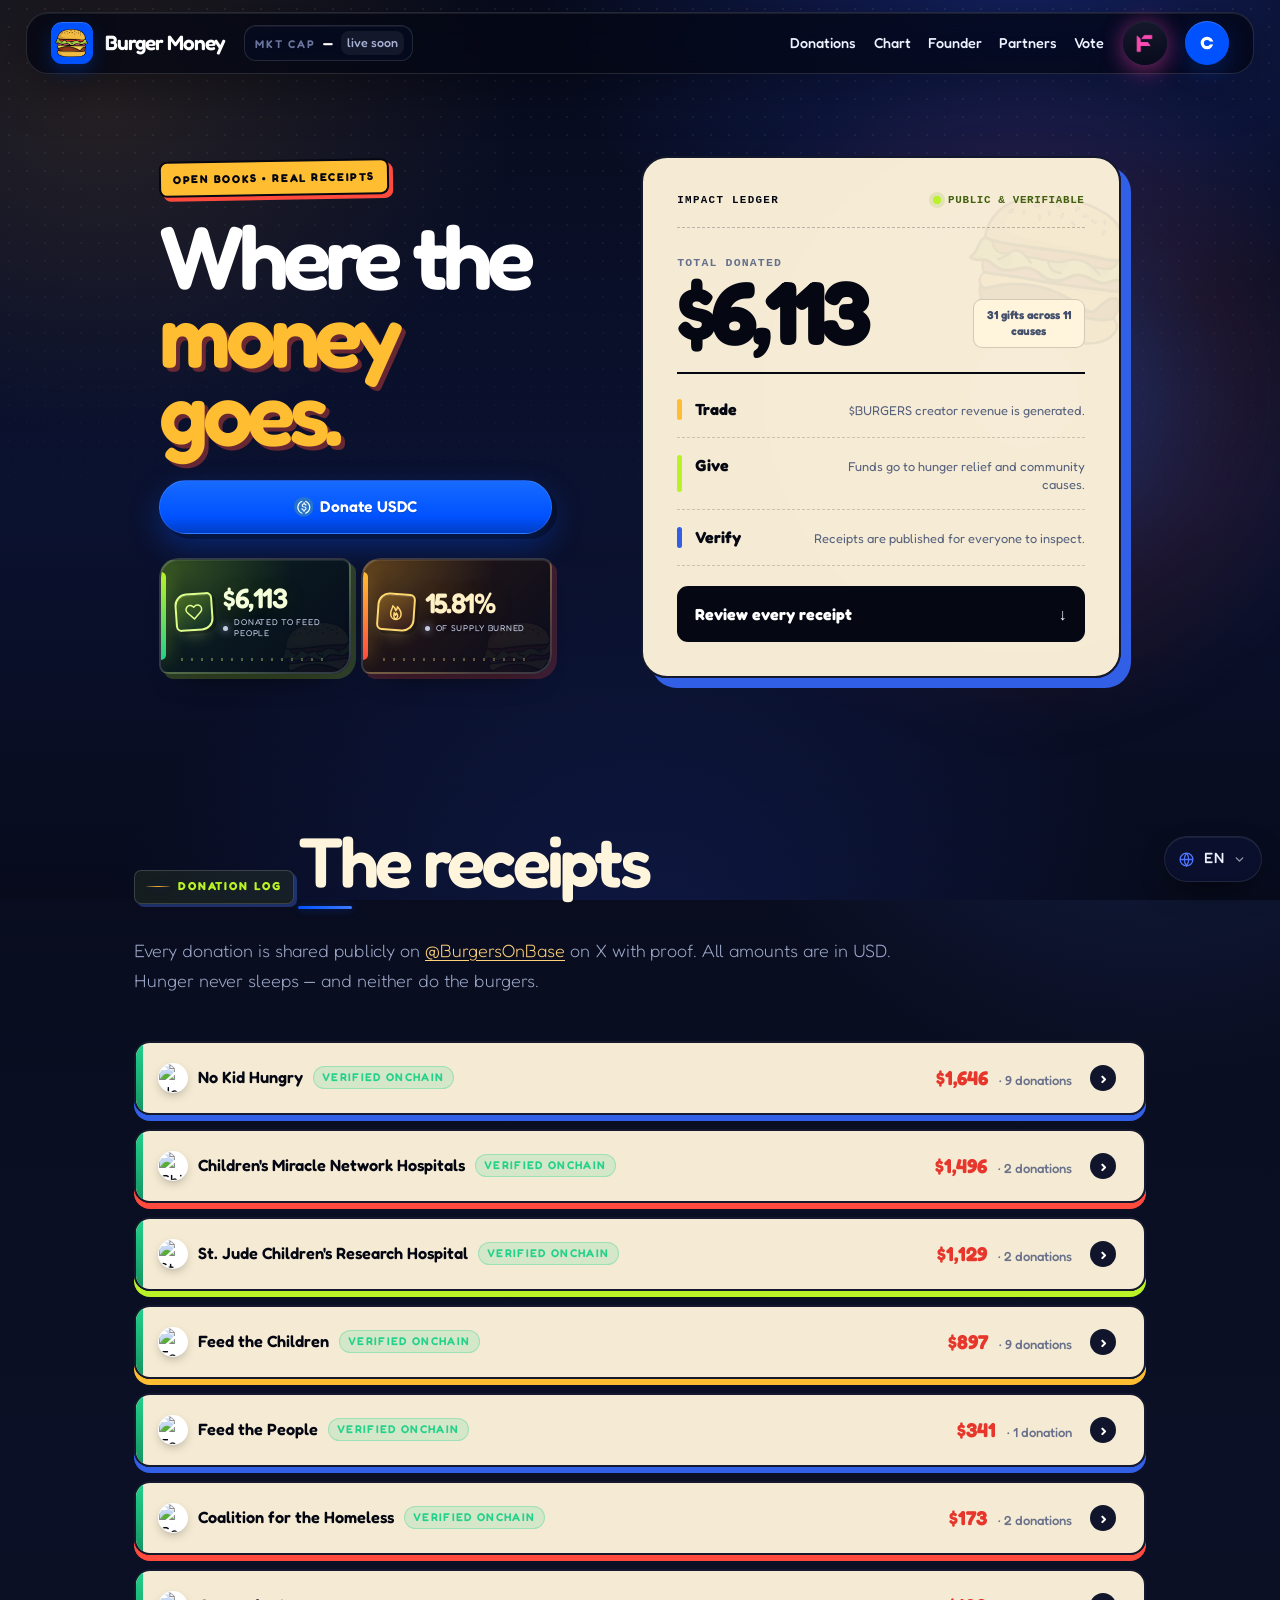
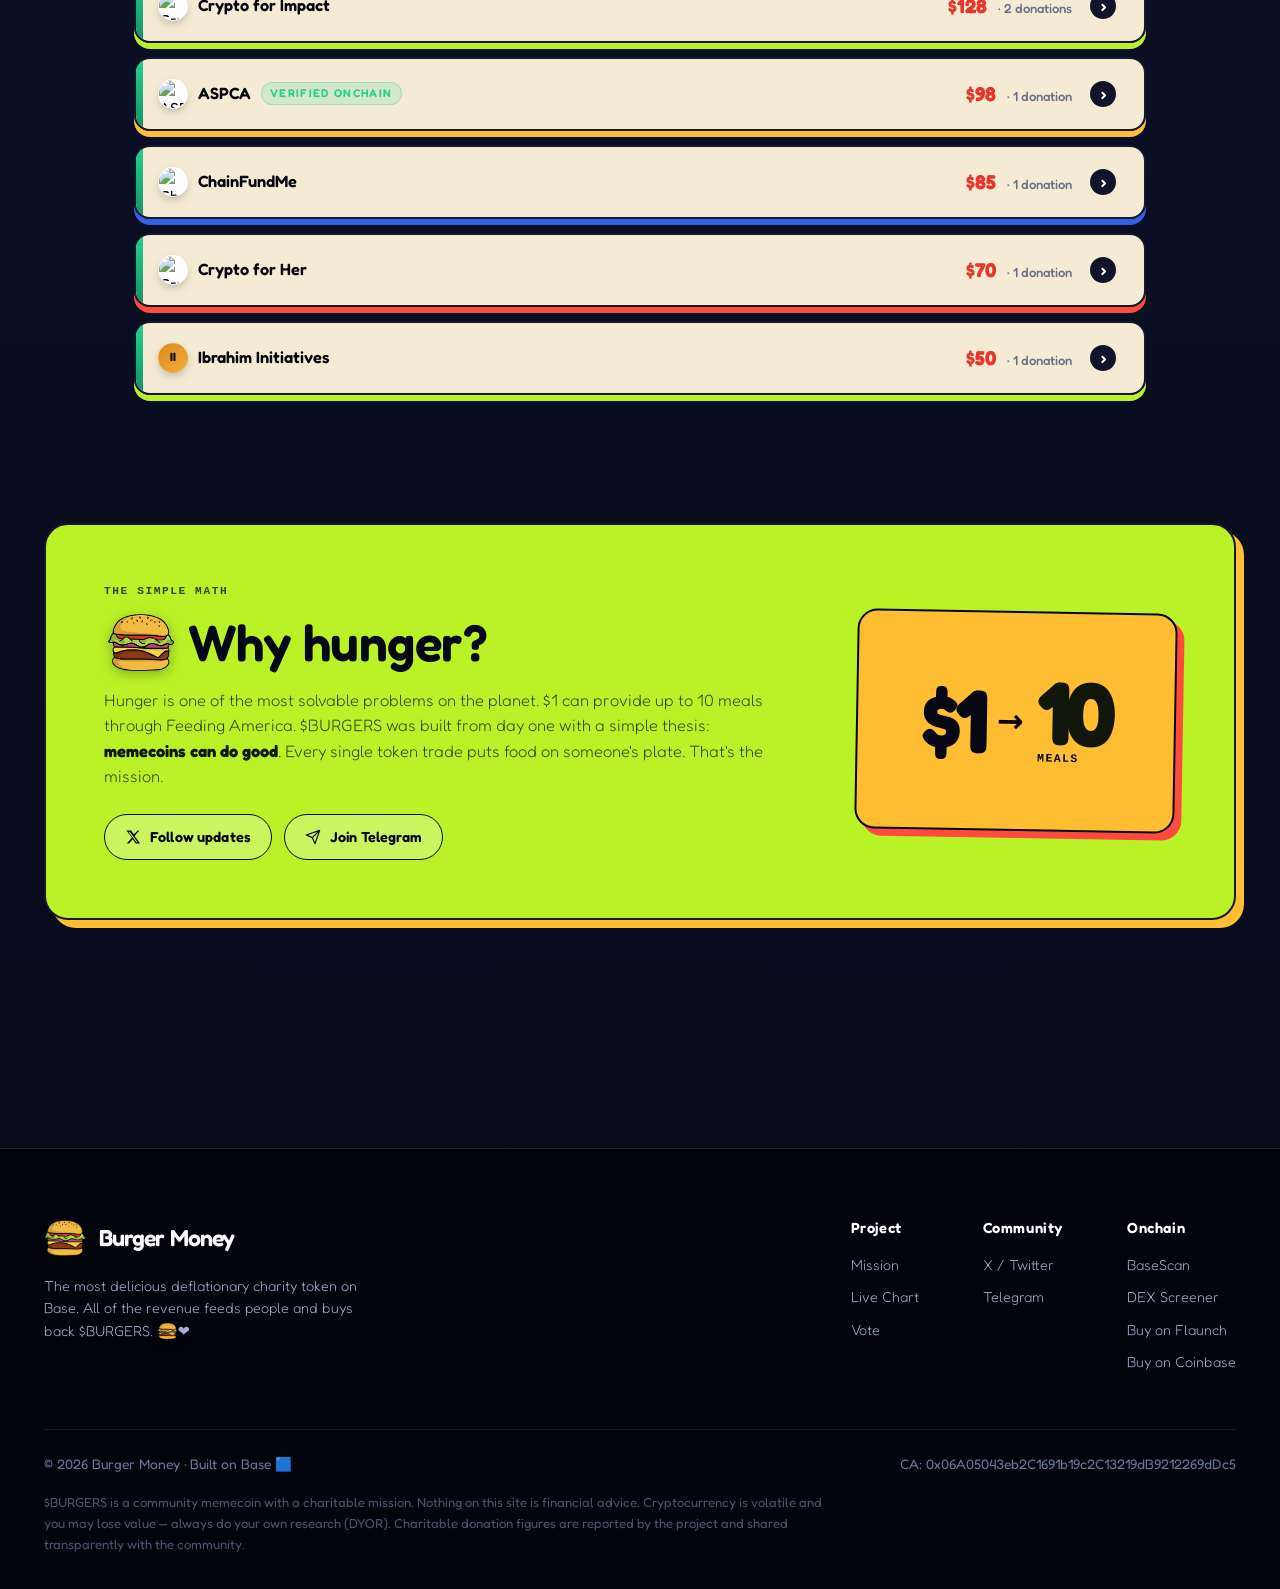
==== donations.html @ 8bc8ac48 "Enable clean site URLs" ====
<!DOCTYPE html>
<html lang="en" prefix="og: https://ogp.me/ns#">
<head>
<meta charset="UTF-8">
<meta name="viewport" content="width=device-width, initial-scale=1.0">

<script>
/* ---- Language resolution (runs before paint) ------------------------------
   Priority: ?lang= link  >  saved manual choice  >  browser settings  >  location  >  en
   Location is derived from the IANA timezone: no permission prompt, no network
   request, works offline, and keeps this page a single self-contained file. --- */
(function(){
  var LANGS=["en","es","zh","ja","ko","pt","fr","ru","tr","vi","hi","de","id"];
  var HREF={"en":"en","es":"es","zh":"zh-Hans","ja":"ja","ko":"ko","pt":"pt","fr":"fr","ru":"ru","tr":"tr","vi":"vi","hi":"hi","de":"de","id":"id"};
  var MANUAL="bm_lang_manual", LEGACY="bm_lang";

  /* Timezone -> language. Only zones whose dominant language this site speaks. */
  var TZ={
    "Asia/Tokyo":"ja",
    "Asia/Seoul":"ko","Asia/Pyongyang":"ko",
    "Asia/Shanghai":"zh","Asia/Chongqing":"zh","Asia/Chungking":"zh","Asia/Harbin":"zh",
    "Asia/Urumqi":"zh","Asia/Kashgar":"zh","Asia/Hong_Kong":"zh","Asia/Macau":"zh",
    "Asia/Macao":"zh","Asia/Taipei":"zh","Asia/Singapore":"zh",
    "Asia/Ho_Chi_Minh":"vi","Asia/Saigon":"vi",
    "Asia/Jakarta":"id","Asia/Pontianak":"id","Asia/Makassar":"id","Asia/Jayapura":"id",
    "Asia/Kolkata":"hi","Asia/Calcutta":"hi",
    "Europe/Istanbul":"tr","Asia/Istanbul":"tr",
    "Europe/Berlin":"de","Europe/Vienna":"de","Europe/Zurich":"de","Europe/Busingen":"de",
    "Europe/Paris":"fr","Europe/Monaco":"fr","Europe/Luxembourg":"fr",
    "Africa/Abidjan":"fr","Africa/Dakar":"fr","Africa/Algiers":"fr","Africa/Bamako":"fr",
    "Africa/Ouagadougou":"fr","Africa/Conakry":"fr","Africa/Kinshasa":"fr","Africa/Douala":"fr",
    "Europe/Madrid":"es","Atlantic/Canary":"es",
    "America/Mexico_City":"es","America/Monterrey":"es","America/Cancun":"es","America/Tijuana":"es",
    "America/Merida":"es","America/Chihuahua":"es","America/Hermosillo":"es","America/Mazatlan":"es",
    "America/Bogota":"es","America/Lima":"es","America/Santiago":"es","America/Caracas":"es",
    "America/Argentina/Buenos_Aires":"es","America/Argentina/Cordoba":"es",
    "America/Argentina/Mendoza":"es","America/Argentina/Salta":"es","America/Argentina/Tucuman":"es",
    "America/Buenos_Aires":"es","America/Montevideo":"es","America/Asuncion":"es",
    "America/La_Paz":"es","America/Guayaquil":"es","America/Panama":"es","America/Costa_Rica":"es",
    "America/Guatemala":"es","America/El_Salvador":"es","America/Tegucigalpa":"es",
    "America/Managua":"es","America/Havana":"es","America/Santo_Domingo":"es",
    "America/Puerto_Rico":"es",
    "America/Sao_Paulo":"pt","America/Bahia":"pt","America/Fortaleza":"pt","America/Recife":"pt",
    "America/Manaus":"pt","America/Belem":"pt","America/Cuiaba":"pt","America/Campo_Grande":"pt",
    "America/Porto_Velho":"pt","America/Maceio":"pt","America/Araguaina":"pt",
    "Europe/Lisbon":"pt","Atlantic/Azores":"pt","Atlantic/Madeira":"pt",
    "Africa/Luanda":"pt","Africa/Maputo":"pt",
    "Europe/Moscow":"ru","Europe/Kaliningrad":"ru","Europe/Samara":"ru","Europe/Volgograd":"ru",
    "Europe/Saratov":"ru","Europe/Astrakhan":"ru","Europe/Ulyanovsk":"ru","Europe/Kirov":"ru",
    "Europe/Minsk":"ru","Asia/Yekaterinburg":"ru","Asia/Omsk":"ru","Asia/Novosibirsk":"ru",
    "Asia/Barnaul":"ru","Asia/Tomsk":"ru","Asia/Novokuznetsk":"ru","Asia/Krasnoyarsk":"ru",
    "Asia/Irkutsk":"ru","Asia/Chita":"ru","Asia/Yakutsk":"ru","Asia/Vladivostok":"ru",
    "Asia/Khandyga":"ru","Asia/Ust-Nera":"ru","Asia/Magadan":"ru","Asia/Sakhalin":"ru",
    "Asia/Srednekolymsk":"ru","Asia/Kamchatka":"ru","Asia/Anadyr":"ru",
    "Asia/Almaty":"ru","Asia/Aqtobe":"ru","Asia/Bishkek":"ru","Asia/Tashkent":"ru"
  };

  function normalize(raw){
    if(!raw)return null;
    var v=String(raw).toLowerCase().replace(/_/g,"-");
    if(LANGS.indexOf(v)>=0)return v;
    if(v.indexOf("zh")===0)return "zh";      /* zh-CN, zh-TW, zh-Hant ... */
    if(v.indexOf("pt")===0)return "pt";      /* pt-BR, pt-PT */
    var two=v.slice(0,2);
    return LANGS.indexOf(two)>=0?two:null;
  }

  /* Browser settings: what the person has told their device they read. */
  function fromBrowser(){
    var n=(navigator.languages&&navigator.languages.length)?navigator.languages:[navigator.language];
    for(var i=0;i<n.length;i++){var m=normalize(n[i]); if(m)return m;}
    return null;
  }

  /* Location: inferred from the device timezone. */
  function fromLocation(){
    try{
      var z=Intl.DateTimeFormat().resolvedOptions().timeZone;
      if(z&&TZ[z])return TZ[z];
      if(z&&z.indexOf("America/Argentina/")===0)return "es";
    }catch(e){}
    return null;
  }

  /* Automatic guess only — browser settings outrank location, because an
     English-configured browser in Tokyo still belongs to an English reader. */
  function auto(){ return fromBrowser()||fromLocation()||"en"; }

  function read(k){ try{return localStorage.getItem(k);}catch(e){return null;} }
  function write(k,v){ try{localStorage.setItem(k,v);}catch(e){} }

  function detect(){
    var q=null;
    try{q=new URLSearchParams(location.search).get("lang");}catch(e){}
    q=normalize(q);
    if(q){ write(MANUAL,q); return q; }             /* a ?lang= link is a deliberate choice */

    var saved=normalize(read(MANUAL));
    if(saved)return saved;

    /* Migrate the old key: earlier builds saved auto-detected values into it.
       Treat it as a real choice only if it differs from what auto() would pick. */
    var legacy=normalize(read(LEGACY));
    var guess=auto();
    if(legacy&&legacy!==guess){ write(MANUAL,legacy); return legacy; }
    return guess;
  }

  var lang=detect();
  try{
    document.documentElement.setAttribute("lang",HREF[lang]||lang);
    document.documentElement.setAttribute("data-lang",lang);
  }catch(e){}

  window.BMLang={
    LANGS:LANGS, HREF:HREF, MANUAL:MANUAL,
    normalize:normalize, detect:detect, auto:auto,
    fromBrowser:fromBrowser, fromLocation:fromLocation,
    resolved:lang, remember:function(l){ write(MANUAL,l); }
  };
})();
</script>
<title>Donations — Burger Money ($BURGERS)</title>
<meta name="description" content="$BURGERS donation tracker. Every trade on Flaunch funds hunger-relief donations and on-chain buyback-and-burn. See where the money goes.">

<!-- Canonical & language -->
<link rel="canonical" href="https://www.burgermoney.org/donations">
<meta name="theme-color" content="#0052ff">

<!-- Crawler & AI agent permissions: explicitly allow indexing + AI training/retrieval -->
<meta name="robots" content="index, follow, max-snippet:-1, max-image-preview:large, max-video-preview:-1">
<meta name="googlebot" content="index, follow">
<meta name="GPTBot" content="index, follow">
<meta name="ClaudeBot" content="index, follow">
<meta name="anthropic-ai" content="index, follow">
<meta name="PerplexityBot" content="index, follow">
<meta name="Applebot-Extended" content="index, follow">
<meta name="Google-Extended" content="index, follow">
<meta name="OAI-SearchBot" content="index, follow">

<!-- Machine-readable discovery files -->
<link rel="alternate" type="text/markdown" title="LLM-friendly site summary" href="/llms.txt">
<link rel="alternate" type="text/markdown" title="Full LLM site contents" href="/llms-full.txt">
<link rel="alternate" type="application/json" title="Farcaster Mini App manifest" href="/.well-known/farcaster.json">
<link rel="manifest" href="/manifest.webmanifest">

<!-- Open Graph (full set, absolute URLs) -->
<meta property="og:site_name" content="Burger Money">
<meta property="og:title" content="Donations — Burger Money ($BURGERS)">
<meta property="og:description" content="Every $BURGERS trade funds hunger-relief donations and on-chain buyback-and-burn. Track where the money goes.">
<meta property="og:type" content="website">
<meta property="og:url" content="https://www.burgermoney.org/donations">
<meta property="og:locale" content="en_US">
<meta property="og:image" content="https://www.burgermoney.org/og-burgers.png">
<meta property="og:image:secure_url" content="https://www.burgermoney.org/og-burgers.png">
<meta property="og:image:type" content="image/png">
<meta property="og:image:width" content="1200">
<meta property="og:image:height" content="630">
<meta property="og:image:alt" content="Burger Money $BURGERS logo on a Base-blue gradient with the tagline Feeding the Hungry on Base">

<!-- Twitter / X card -->
<meta name="twitter:card" content="summary_large_image">
<meta name="twitter:site" content="@BurgersOnBase">
<meta name="twitter:creator" content="@BurgersOnBase">
<meta name="twitter:title" content="Donations — Burger Money ($BURGERS)">
<meta name="twitter:description" content="Every $BURGERS trade funds hunger-relief donations and on-chain buyback-and-burn.">
<meta name="twitter:image" content="https://www.burgermoney.org/og-burgers.png">
<meta name="twitter:image:alt" content="Burger Money $BURGERS logo">

<!-- Farcaster Mini App / Frame embed (Base App reads these) -->
<meta name="fc:miniapp" content='{"version":"1","imageUrl":"https://www.burgermoney.org/og-burgers.png","button":{"title":"Buy $BURGERS","action":{"type":"launch_miniapp","name":"Burger Money","url":"https://www.burgermoney.org/","splashImageUrl":"https://www.burgermoney.org/icon-512.png","splashBackgroundColor":"#0241FF"}}}'>
<meta name="fc:frame" content='{"version":"1","imageUrl":"https://www.burgermoney.org/og-burgers.png","button":{"title":"Buy $BURGERS","action":{"type":"launch_frame","name":"Burger Money","url":"https://www.burgermoney.org/","splashImageUrl":"https://www.burgermoney.org/icon-512.png","splashBackgroundColor":"#0241FF"}}}'>
<link rel="apple-touch-icon" href="/icon-192.png">

<!-- CAIP-19 asset identifier (chain-agnostic standard for AI agents and wallets) -->
<meta name="caip-19" content="eip155:8453/erc20:0x06A05043eb2C1691b19c2C13219dB9212269dDc5">
<meta name="dc.identifier" content="eip155:8453/erc20:0x06A05043eb2C1691b19c2C13219dB9212269dDc5">

<!-- Quick-grab key/value pairs for naive parsers -->
<meta name="token:symbol" content="BURGERS">
<meta name="token:name" content="Burger Money">
<meta name="token:standard" content="ERC-20">
<meta name="token:chain" content="Base">
<meta name="token:chain-id" content="8453">
<meta name="token:contract" content="0x06A05043eb2C1691b19c2C13219dB9212269dDc5">
<meta name="token:dex" content="Uniswap V4">
<meta name="token:pool" content="0xee99d2ccc718c58087ad2a5da6143e0aad073c5301cc8f51df186a53dcb6e439">
<meta name="token:max-supply" content="100000000000">

<!-- JSON-LD: structured data graph (schema.org) -->
<script type="application/ld+json">
{
  "@context": "https://schema.org",
  "@graph": [
    {
      "@type": "WebSite",
      "@id": "https://www.burgermoney.org/#website",
      "url": "https://www.burgermoney.org/",
      "name": "Burger Money",
      "alternateName": ["$BURGERS", "BURGERS"],
      "description": "Official site for Burger Money ($BURGERS), a charity memecoin on Base.",
      "inLanguage": "en-US",
      "publisher": { "@id": "https://www.burgermoney.org/#org" }
    },
    {
      "@type": "Organization",
      "@id": "https://www.burgermoney.org/#org",
      "name": "Burger Money",
      "url": "https://www.burgermoney.org/",
      "logo": "https://www.burgermoney.org/icon-512.png",
      "founder": { "@type": "Person", "name": "Louis", "jobTitle": "Founder" },
      "sameAs": [
        "https://x.com/BurgersOnBase",
        "https://t.me/BurgerMoneyBase",
        "https://basescan.org/token/0x06a05043eb2c1691b19c2c13219db9212269ddc5",
        "https://www.coingecko.com/en/coins/burger-money",
        "https://www.coinbase.com/price/burger-money-base-0x06a05043eb2c1691b19c2c13219db9212269ddc5-token",
        "https://dexscreener.com/base/0xee99d2ccc718c58087ad2a5da6143e0aad073c5301cc8f51df186a53dcb6e439",
        "https://flaunch.gg/base/coins/0x06a05043eb2c1691b19c2c13219db9212269ddc5"
      ]
    },
    {
      "inLanguage": ["de", "en", "es", "fr", "hi", "id", "ja", "ko", "pt", "ru", "tr", "vi", "zh-Hans"],
      "@type": ["Product", "FinancialProduct"],
      "@id": "https://www.burgermoney.org/#token",
      "name": "Burger Money",
      "alternateName": "$BURGERS",
      "category": "Cryptocurrency",
      "additionalType": "https://en.wikipedia.org/wiki/Cryptocurrency",
      "description": "Charity memecoin on Base. $BURGERS earns revenue only from the Uniswap LP fees generated through trades, funding hunger-relief donations and on-chain $BURGERS buyback-and-burn.",
      "image": "https://www.burgermoney.org/icon-512.png",
      "url": "https://www.burgermoney.org/",
      "brand": { "@id": "https://www.burgermoney.org/#org" },
      "identifier": [
        { "@type": "PropertyValue", "propertyID": "contract-address", "value": "0x06A05043eb2C1691b19c2C13219dB9212269dDc5" },
        { "@type": "PropertyValue", "propertyID": "chain", "value": "Base" },
        { "@type": "PropertyValue", "propertyID": "chain-id", "value": "8453" },
        { "@type": "PropertyValue", "propertyID": "caip-19", "value": "eip155:8453/erc20:0x06A05043eb2C1691b19c2C13219dB9212269dDc5" },
        { "@type": "PropertyValue", "propertyID": "token-standard", "value": "ERC-20" },
        { "@type": "PropertyValue", "propertyID": "symbol", "value": "BURGERS" },
        { "@type": "PropertyValue", "propertyID": "max-supply", "value": "100000000000" },
        { "@type": "PropertyValue", "propertyID": "uniswap-v4-pool", "value": "0xee99d2ccc718c58087ad2a5da6143e0aad073c5301cc8f51df186a53dcb6e439" }
      ],
      "offers": [
        { "@type": "Offer", "url": "https://flaunch.gg/base/coins/0x06a05043eb2c1691b19c2c13219db9212269ddc5", "seller": { "@type": "Organization", "name": "Flaunch" }, "availability": "https://schema.org/InStock" },
        { "@type": "Offer", "url": "https://www.coinbase.com/price/burger-money-base-0x06a05043eb2c1691b19c2c13219db9212269ddc5-token", "seller": { "@type": "Organization", "name": "Coinbase" }, "availability": "https://schema.org/InStock" }
      ]
    },
    {
      "@type": "FAQPage",
      "@id": "https://www.burgermoney.org/#faq",
      "mainEntity": [
        {
          "@type": "Question",
          "name": "What is Burger Money ($BURGERS)?",
          "acceptedAnswer": { "@type": "Answer", "text": "Burger Money is a charity-first memecoin on the Base blockchain. It was the first charity coin launched on Flaunch. $BURGERS earns revenue only from the Uniswap LP fees generated through trades, which funds hunger-relief donations and buys back and burns $BURGERS." }
        },
        {
          "@type": "Question",
          "name": "What is the $BURGERS contract address?",
          "acceptedAnswer": { "@type": "Answer", "text": "0x06A05043eb2C1691b19c2C13219dB9212269dDc5 on Base (chain ID 8453). The CAIP-19 identifier is eip155:8453/erc20:0x06A05043eb2C1691b19c2C13219dB9212269dDc5." }
        },
        {
          "@type": "Question",
          "name": "Where can I buy $BURGERS?",
          "acceptedAnswer": { "@type": "Answer", "text": "On Flaunch (flaunch.gg), Coinbase, or any DEX on Base via the Uniswap V4 pool 0xee99d2ccc718c58087ad2a5da6143e0aad073c5301cc8f51df186a53dcb6e439." }
        },
        {
          "@type": "Question",
          "name": "Who founded Burger Money?",
          "acceptedAnswer": { "@type": "Answer", "text": "Louis, based in Florida. The project is built and run in the open, with all donations and burns shared transparently on-chain." }
        }
      ]
    }
  ]
}
</script>
<link rel="icon" type="image/png" href="[data-uri]">
<link rel="preconnect" href="https://fonts.googleapis.com">
<link rel="preconnect" href="https://fonts.gstatic.com" crossorigin>
<link href="https://fonts.googleapis.com/css2?family=Fredoka:wght@300;400;500;600;700&display=swap" rel="stylesheet">
<style>
  :root{
    --logo:url('[data-uri]');
    --flaunch-logo:url('[data-uri]');
    --bg:#070b1c;--bg-2:#0b1230;--bg-3:#0f1840;
    --blue:#2f54ff;--blue-soft:#4f74ff;--blue-glow:rgba(79,116,255,.5);
    --coinbase:#0052ff;--coinbase-soft:#3d7bff;--coinbase-glow:rgba(0,82,255,.45);
    --bun:#f4ad3c;--bun-light:#ffd27a;--bun-deep:#d98a1c;
    --lettuce:#86d05a;--tomato:#e8543a;--patty:#8a4a26;
    --ink:#070b1c;--text:#eef2ff;--text-dim:#a7b1d6;--text-faint:#6b769e;
    --line:rgba(255,255,255,.09);--glass:rgba(255,255,255,.045);--glass-2:rgba(255,255,255,.07);
    --green-up:#23d18b;--red-down:#ff5d6c;--radius:20px;--maxw:1180px;
  }
  *{box-sizing:border-box;margin:0;padding:0}
  html{scroll-behavior:smooth;overflow-x:hidden}
  body{font-family:'Fredoka',system-ui,sans-serif;color:var(--text);background:var(--bg);overflow-x:hidden;-webkit-font-smoothing:antialiased;line-height:1.55;width:100%;max-width:100vw}
  body::before{content:"";position:fixed;inset:0;z-index:-2;background:
    radial-gradient(820px 620px at 80% -5%, rgba(47,84,255,.30), transparent 60%),
    radial-gradient(720px 560px at 8% 12%, rgba(244,173,60,.12), transparent 58%),
    radial-gradient(900px 700px at 50% 108%, rgba(47,84,255,.18), transparent 60%),
    linear-gradient(180deg,var(--bg) 0%, var(--bg-2) 55%, var(--bg) 100%);}
  body::after{content:"";position:fixed;inset:0;z-index:-1;pointer-events:none;opacity:.04;
    background-image:url("data:image/svg+xml,%3Csvg xmlns='http://www.w3.org/2000/svg' width='120' height='120'%3E%3Cfilter id='n'%3E%3CfeTurbulence type='fractalNoise' baseFrequency='.9' numOctaves='2'/%3E%3C/filter%3E%3Crect width='100%25' height='100%25' filter='url(%23n)'/%3E%3C/svg%3E");}
  h1,h2,h3,h4{font-family:'Fredoka',sans-serif;letter-spacing:-.01em;line-height:1.04;font-weight:600}
  .serif{font-family:'Fredoka',sans-serif;font-style:normal;font-weight:600;color:var(--bun-light)}
  a{color:inherit;text-decoration:none}
  img,svg{display:block;max-width:100%}
  .wrap{max-width:var(--maxw);margin:0 auto;padding:0 24px}
  .logo-img{background-image:var(--logo);background-size:contain;background-repeat:no-repeat;background-position:center;display:inline-block}
  .flaunch-logo{background-image:var(--flaunch-logo);background-size:contain;background-repeat:no-repeat;background-position:center;display:inline-block}

  #priceTicker{display:inline-flex;align-items:center;gap:8px;margin-right:auto;
    background:rgba(9,14,38,.55);backdrop-filter:blur(12px) saturate(140%);-webkit-backdrop-filter:blur(12px) saturate(140%);
    border:1px solid rgba(255,255,255,.12);border-radius:12px;padding:5px 8px 5px 10px;
    box-shadow:inset 0 1px 0 rgba(255,255,255,.06);color:#fff;transition:border-color .25s}
  #priceTicker:hover{border-color:rgba(255,255,255,.22)}
  #priceTicker .tk-meta{display:flex;flex-direction:row;align-items:baseline;gap:8px;line-height:1.12;white-space:nowrap}
  #priceTicker .tk-label{font-size:.7rem;letter-spacing:.16em;text-transform:uppercase;color:var(--text-faint);font-weight:600}
  #priceTicker .tk-price{font-family:'Fredoka';font-size:.94rem;font-weight:600}
  #priceTicker .tk-change{font-family:'Fredoka';font-weight:600;font-size:.88rem;padding:2px 7px;border-radius:8px;min-width:58px;text-align:center;background:rgba(255,255,255,.06)}
  #priceTicker .tk-change.up{color:var(--green-up);background:rgba(35,209,139,.12)}
  #priceTicker .tk-change.down{color:var(--red-down);background:rgba(255,93,108,.12)}
  #priceTicker .tk-change.loading{color:var(--text-dim);font-size:.78rem;font-family:'Fredoka';font-weight:500;min-width:0;padding:2px 6px}
  @media(max-width:560px){#priceTicker{padding:4px 7px 4px 9px;gap:6px}
    #priceTicker .tk-label{font-size:.6rem;letter-spacing:.14em}
    #priceTicker .tk-meta{gap:5px}
    #priceTicker .tk-price{font-size:.85rem}#priceTicker .tk-change{font-size:.82rem;min-width:46px;padding:2px 6px}}

  header.nav{position:fixed;top:0;left:0;right:0;z-index:100;padding:14px 0;background:rgba(8,11,22,.72);backdrop-filter:blur(14px) saturate(140%);-webkit-backdrop-filter:blur(14px) saturate(140%);border-bottom:1px solid rgba(255,255,255,.06);transition:background .25s,border-color .25s}
  .nav-inner{display:flex;align-items:center;gap:30px}
  .brand{display:flex;align-items:center;gap:12px}
  .brand .logo-burger{width:42px;height:42px;filter:drop-shadow(0 4px 10px rgba(0,0,0,.5))}
  .brand .bt{font-family:'Fredoka';font-size:1.3rem;color:#fff;line-height:1;font-weight:600;white-space:nowrap}
  .nav-links{display:flex;gap:30px;align-items:center}
  .nav-links a{color:var(--text-dim);font-weight:500;font-size:.93rem;transition:color .2s;position:relative}
  .nav-links a::after{content:"";position:absolute;left:0;bottom:-6px;width:0;height:1.5px;background:var(--coinbase);box-shadow:0 0 6px var(--coinbase-glow);transition:width .25s}
  .nav-links a:hover{color:#fff}
  .nav-links a:hover::after{width:100%}

  .btn{display:inline-flex;align-items:center;gap:9px;justify-content:center;white-space:nowrap;font-family:'Fredoka';font-weight:600;border:none;cursor:pointer;border-radius:999px;padding:14px 28px;font-size:.98rem;letter-spacing:.01em;transition:transform .2s cubic-bezier(.2,.8,.2,1), box-shadow .25s, background .25s, border-color .25s}
  .btn-primary{background:linear-gradient(180deg,var(--bun-light),var(--bun) 60%,var(--bun-deep));color:#2a1804;box-shadow:0 10px 30px -8px rgba(244,173,60,.55), inset 0 1px 0 rgba(255,255,255,.5)}
  .btn-primary:hover{transform:translateY(-2px);box-shadow:0 16px 40px -8px rgba(244,173,60,.7), inset 0 1px 0 rgba(255,255,255,.5)}
  .btn-flaunch{background:linear-gradient(180deg,#15192b,#070b1c);color:#ff48b8;text-shadow:0 0 12px rgba(255,72,184,.55);box-shadow:0 10px 30px -8px rgba(255,72,184,.55), 0 0 24px -2px rgba(255,72,184,.45), inset 0 1px 0 rgba(255,255,255,.06)}
  .btn-flaunch:hover{transform:translateY(-2px);box-shadow:0 16px 44px -8px rgba(255,72,184,.75), 0 0 36px -2px rgba(255,72,184,.6), inset 0 1px 0 rgba(255,255,255,.08)}
  .btn-coinbase{background:#0052ff;color:#fff;box-shadow:0 10px 30px -8px rgba(0,82,255,.55), inset 0 1px 0 rgba(255,255,255,.18)}
  .btn-coinbase:hover{transform:translateY(-2px);box-shadow:0 16px 40px -8px rgba(0,82,255,.7), inset 0 1px 0 rgba(255,255,255,.18)}
  .btn-coinbase svg{flex:0 0 auto}
  .btn-donate{background:linear-gradient(180deg,#0d4d3a,#062a20);color:#23d18b;text-shadow:0 0 12px rgba(35,209,139,.55);box-shadow:0 10px 30px -8px rgba(35,209,139,.55), 0 0 24px -2px rgba(35,209,139,.45), inset 0 1px 0 rgba(255,255,255,.06)}
  .btn-donate:hover{transform:translateY(-2px);box-shadow:0 16px 44px -8px rgba(35,209,139,.75), 0 0 36px -2px rgba(35,209,139,.6), inset 0 1px 0 rgba(255,255,255,.08)}
  .btn-donate .btn-logo{margin-right:6px}
  .btn .btn-logo{width:1.25em;height:1.25em;flex:0 0 auto;margin-right:-2px}
  .btn img.btn-logo{border-radius:50%;object-fit:cover}
  .btn-ghost{background:var(--glass);color:#fff;border:1px solid rgba(255,255,255,.16);backdrop-filter:blur(8px)}
  .btn-ghost:hover{background:var(--glass-2);border-color:rgba(255,255,255,.32);transform:translateY(-2px)}
  .btn-sm{padding:11px 20px;font-size:.9rem}

  /* Desktop: nav-buttons is transparent — children participate in nav-inner's flex layout */
  .nav-buttons{display:contents}
  .nav-toggle{display:none}

  /* Keep the full secondary-page navigation inside the viewport on laptops. */
  @media(max-width:1380px){
    header.nav{padding:14px 0}
    .nav-inner{justify-content:flex-end;flex-wrap:nowrap;gap:8px;align-items:center;position:relative}
    .nav-toggle{display:inline-flex;align-items:center;justify-content:center;width:38px;height:38px;background:var(--glass);border:1px solid rgba(255,255,255,.16);border-radius:999px;color:#fff;cursor:pointer;backdrop-filter:blur(8px);transition:transform .25s,background .2s,border-color .2s;order:1;flex:0 0 auto}
    .nav-toggle:hover{background:var(--glass-2);border-color:rgba(255,255,255,.32)}
    .nav-toggle svg{transition:transform .25s cubic-bezier(.2,.8,.2,1)}
    header.nav.open .nav-toggle svg{transform:rotate(180deg)}
    .nav-buttons{display:flex;flex-direction:column;gap:10px;position:absolute;top:calc(100% + 8px);right:0;min-width:220px;padding:12px;background:rgba(8,11,22,.92);backdrop-filter:blur(14px) saturate(140%);-webkit-backdrop-filter:blur(14px) saturate(140%);border:1px solid rgba(255,255,255,.08);border-radius:14px;box-shadow:0 24px 50px -16px rgba(0,0,0,.7);opacity:0;visibility:hidden;transform:translateY(-8px) scale(.97);transform-origin:top right;transition:opacity .22s ease,transform .22s cubic-bezier(.2,.8,.2,1),visibility .22s}
    header.nav.open .nav-buttons{opacity:1;visibility:visible;transform:translateY(0) scale(1)}
    .nav-buttons .nav-links{display:flex;flex-direction:column;gap:2px;padding:4px 0;border-bottom:1px solid rgba(255,255,255,.08);margin-bottom:6px}
    .nav-buttons .nav-links a{display:block;padding:9px 12px;font-size:.95rem;color:var(--text);font-weight:500;border-radius:8px;transition:background .15s,color .15s}
    .nav-buttons .nav-links a:hover{background:rgba(255,255,255,.06);color:#fff}
    .nav-buttons .nav-links a::after{display:none}
    .nav-buttons .btn-sm{width:100%;justify-content:flex-start;padding:11px 16px;font-size:.95rem;gap:10px}
    .nav-buttons .btn-sm .btn-label{display:inline}
  }


  .hero{min-height:100vh;display:flex;align-items:center;padding:110px 0 70px;position:relative}
  .hero::before{content:"";position:absolute;top:35%;right:8%;width:min(560px,55%);height:55%;background:radial-gradient(ellipse at center,var(--coinbase-glow),transparent 70%);filter:blur(90px);opacity:.4;z-index:-1;pointer-events:none}
  .hero-grid{display:grid;grid-template-columns:1.08fr .92fr;gap:48px;align-items:center}
  .hero h1{font-size:clamp(1.85rem,3.8vw,3.3rem);color:#fff;font-weight:600;letter-spacing:-.02em}
  .hero h1 .hl{background:linear-gradient(120deg,var(--bun-light),var(--bun));-webkit-background-clip:text;background-clip:text;color:transparent}
  .hero h1 .base-blue{color:var(--coinbase);text-shadow:0 0 24px var(--coinbase-glow)}
  .hero h1 .serif{color:var(--bun-light)}
  .hero .lede{color:var(--text-dim);font-size:clamp(1.05rem,1.5vw,1.22rem);margin:18px 0 16px;max-width:540px;font-weight:300}
  .hero .lede strong{color:#fff;font-weight:600}
  .cta-row{display:grid;grid-template-columns:1fr 1fr;gap:14px;margin-top:16px;max-width:520px}
  .cta-row > .btn{width:100%}
  .cta-row .btn-donate{grid-column:1 / -1}
  .trust-row{display:flex;gap:34px;margin-top:42px;flex-wrap:wrap}
  .trust-row .ti{text-align:center;flex:1 1 0;min-width:0}
  .trust-row .ti .n{font-family:'Fredoka';font-size:3.8rem;color:#fff;display:block;line-height:1;font-weight:600}
  .trust-row .ti .l{font-size:.88rem;letter-spacing:.1em;text-transform:uppercase;color:var(--text-faint);margin-top:6px}

  .hero-art{position:relative;display:flex;justify-content:center;align-items:center}
  .burger-stage{width:min(420px,88%);position:relative;animation:float 9s ease-in-out infinite}
  @keyframes float{0%,100%{transform:translateY(0) rotate(-0.6deg)}50%{transform:translateY(-8px) rotate(0.6deg)}}
  .sec{padding:74px 0;position:relative}
  #chart::before{content:"";position:absolute;top:20%;left:50%;transform:translateX(-50%);width:min(820px,90%);height:70%;background:radial-gradient(ellipse at center,var(--coinbase),transparent 72%);filter:blur(70px);opacity:.55;z-index:0;pointer-events:none}
  #chart .wrap{position:relative;z-index:1}
  .eyebrow{display:inline-flex;align-items:center;gap:8px;font-family:'Fredoka';font-size:.92rem;letter-spacing:.18em;text-transform:uppercase;color:var(--bun-light);font-weight:600;margin-bottom:14px}
  .eyebrow::before{content:"";width:7px;height:7px;border-radius:50%;background:var(--coinbase);box-shadow:0 0 8px var(--coinbase-glow);flex:0 0 auto}
  .eyebrow::before{content:"";width:24px;height:1px;background:var(--bun)}
  .sec-title{font-size:clamp(2rem,4vw,3.1rem);color:#fff;font-weight:600;letter-spacing:-.02em;position:relative;display:inline-block;padding-bottom:14px}
  .sec-title::after{content:"";position:absolute;left:0;bottom:0;width:54px;height:3px;border-radius:3px;background:linear-gradient(90deg,var(--coinbase),var(--coinbase-soft));box-shadow:0 0 8px var(--coinbase-glow)}
  .sec-sub{font-size:1.08rem;color:var(--text-dim);max-width:640px;margin-top:14px;font-weight:300}
  .sec-sub strong{color:#fff;font-weight:600}
  .card{background:var(--glass);border:1px solid var(--line);border-radius:var(--radius);backdrop-filter:blur(16px);box-shadow:0 24px 60px -30px rgba(0,0,0,.7), inset 0 1px 0 rgba(255,255,255,.05)}

  .split{display:grid;grid-template-columns:1fr 1fr;gap:56px;align-items:center}
  .impact-card{padding:34px}
  .impact-card h3{font-size:1.35rem;margin-bottom:12px;color:#fff;display:flex;align-items:center;gap:10px}
  .impact-card p{color:var(--text-dim);font-weight:300}
  .donate-meter{margin-top:20px}
  .meter-pair{display:flex;gap:28px;flex-wrap:wrap;margin-bottom:16px}
  .meter-pair > div{flex:1;min-width:130px}
  .donate-meter .big.burn{background:linear-gradient(120deg,#ffb37a,var(--tomato));-webkit-background-clip:text;background-clip:text;color:transparent}
  .donate-meter .big{font-family:'Fredoka';font-size:2.8rem;background:linear-gradient(120deg,var(--bun-light),var(--bun));-webkit-background-clip:text;background-clip:text;color:transparent;line-height:1;font-weight:700}
  .donate-meter .cap{font-size:.92rem;color:var(--text-faint);margin-bottom:12px}


  .stat-strip{display:grid;grid-template-columns:repeat(4,1fr);gap:14px;margin:26px 0}
  .stat{padding:20px;text-align:center;position:relative}
  .stat::before{content:"";position:absolute;top:0;left:50%;transform:translateX(-50%);width:36px;height:2px;border-radius:2px;background:linear-gradient(90deg,transparent,var(--coinbase),transparent);opacity:.8}
  .stat .v{font-family:'Fredoka';font-size:1.5rem;color:#fff;line-height:1;font-weight:600}
  .stat .k{font-size:.86rem;letter-spacing:.12em;text-transform:uppercase;color:var(--text-faint);margin-top:8px}
  .chart-frame{border:1px solid var(--coinbase-soft);border-radius:var(--radius);overflow:hidden;background:#0a0f24;box-shadow:0 40px 80px -40px rgba(0,0,0,.9), 0 0 90px -4px var(--coinbase), inset 0 1px 0 rgba(61,123,255,.25)}
  .chart-frame iframe{width:100%;height:560px;border:0;display:block}
  .chart-actions{display:flex;gap:12px;flex-wrap:wrap;margin-top:18px;align-items:center}
  .ca-note{font-size:.96rem;color:var(--text-faint);margin-left:auto}
  .contract-pill{display:inline-flex;align-items:center;gap:10px;background:var(--glass);border:1px solid var(--line);border-radius:999px;padding:11px 16px;font-size:.9rem;cursor:pointer;color:var(--text);backdrop-filter:blur(8px);transition:border-color .2s,transform .2s}
  .contract-pill:hover{border-color:var(--coinbase-soft);transform:translateY(-2px);box-shadow:0 0 18px -4px var(--coinbase-glow)}
  .contract-pill code{font-family:ui-monospace,Menlo,monospace;font-size:.94rem;color:var(--text-dim)}
  .contract-pill .cp-label{font-family:'Fredoka';color:var(--bun-light);font-weight:600}
  .contract-pill .cp-burger{width:22px;height:22px;flex:0 0 auto;filter:drop-shadow(0 2px 4px rgba(0,0,0,.35))}

  .to-grid-wrap{display:grid;grid-template-columns:.95fr 1.05fr;gap:52px;align-items:center;margin-top:34px}
  .to-copy h3{font-size:1.4rem;color:#fff;margin:26px 0 12px}
  .to-copy > p{color:var(--text-dim);font-weight:300;margin-bottom:14px}
  .to-copy > p b{color:#fff;font-weight:600}
  .to-steps{list-style:none;margin-top:18px;display:grid;gap:11px}
  .to-steps li{display:flex;gap:14px;align-items:flex-start;background:var(--glass);border:1px solid var(--line);border-left:3px solid var(--coinbase);border-radius:14px;padding:15px 17px;backdrop-filter:blur(8px)}
  .to-steps li span{font-size:.94rem;color:var(--text-dim);font-weight:300}
  .to-steps li b{color:#fff;font-weight:600}

  .tile-grid{aspect-ratio:1;display:grid;grid-template-columns:repeat(10,1fr);gap:6px;background:rgba(7,11,28,.5);border:1px solid var(--coinbase-glow);border-radius:18px;padding:14px;box-shadow:0 40px 80px -40px rgba(0,0,0,.9), 0 0 40px -12px var(--coinbase-glow), inset 0 1px 0 rgba(255,255,255,.04)}
  .tile{position:relative;border-radius:6px;background:rgba(255,255,255,.05);border:1px solid rgba(255,255,255,.06);cursor:pointer;opacity:0;transform:scale(.6);animation:tileIn .55s cubic-bezier(.2,.8,.2,1) forwards;animation-delay:var(--d,0ms);transition:transform .2s cubic-bezier(.2,.8,.2,1),filter .25s,background-color .9s ease,box-shadow .9s ease}
  /* When a tile mutates, it briefly fades out then fades back in with new colour */
  .tile.mutating{opacity:0;transform:scale(.55);transition:opacity .45s ease,transform .45s ease,background-color .45s ease,box-shadow .45s ease}
  .tile.entering{opacity:1;transform:scale(1);transition:opacity .55s cubic-bezier(.2,.8,.2,1),transform .55s cubic-bezier(.2,.8,.2,1),background-color .55s ease,box-shadow .55s ease}
  .tile.red{background:linear-gradient(150deg,#ff7b88,#ff3447 55%,#c81f30);box-shadow:0 4px 14px -4px rgba(255,93,108,.55),inset 0 1px 0 rgba(255,255,255,.18)}
  .tile.cb{background:linear-gradient(150deg,#5b8dff,#0052ff 55%,#0036b3);box-shadow:0 4px 14px -4px rgba(0,82,255,.6),inset 0 1px 0 rgba(255,255,255,.2)}
  .tile.green{background:linear-gradient(150deg,#a8e87b,#23d18b 55%,#159362);box-shadow:0 4px 14px -4px rgba(35,209,139,.55),inset 0 1px 0 rgba(255,255,255,.2)}
  .tile:hover{transform:scale(1.28);z-index:3;filter:brightness(1.18) saturate(1.1)}
  @keyframes tileIn{0%{opacity:0;transform:scale(.4) translateY(8px)}60%{opacity:1;transform:scale(1.06) translateY(0)}100%{opacity:1;transform:scale(1)}}
  @media(prefers-reduced-motion:reduce){.tile{animation:none;opacity:1;transform:none}}

  .founder-wrap{display:grid;grid-template-columns:.85fr 1.15fr;gap:40px;align-items:center;margin-top:26px}
  .founder-photo{position:relative;border-radius:var(--radius);overflow:hidden;border:1px solid var(--coinbase-glow);box-shadow:0 40px 80px -40px rgba(0,0,0,.9), 0 0 30px -10px var(--coinbase-glow), inset 0 1px 0 rgba(255,255,255,.06)}
  .founder-photo img{width:100%;height:100%;object-fit:cover;display:block;aspect-ratio:1}
  .founder-photo::after{content:"";position:absolute;inset:0;background:linear-gradient(180deg,transparent 60%,rgba(7,11,28,.45))}
  .founder-copy h3{font-size:1.6rem;color:#fff;margin-bottom:6px}
  .founder-copy .role{display:inline-flex;align-items:center;gap:8px;font-family:'Fredoka';font-size:.92rem;letter-spacing:.14em;text-transform:uppercase;color:var(--bun-light);font-weight:600;margin-bottom:18px}
  .founder-copy p{color:var(--text-dim);font-weight:300;margin-bottom:14px}
  .founder-copy p strong{color:#fff;font-weight:600}
  @media(max-width:920px){.founder-wrap{grid-template-columns:1fr;gap:30px}.founder-photo{max-width:340px;margin:0 auto}}
  .social-grid{display:grid;grid-template-columns:repeat(5,1fr);gap:16px;margin-top:32px}
  .soc{display:flex;flex-direction:column;gap:11px;align-items:flex-start;padding:26px;transition:transform .25s, border-color .25s, background .25s}
  .soc:hover{transform:translateY(-6px);border-color:var(--coinbase-soft);background:var(--glass-2);box-shadow:0 0 24px -6px var(--coinbase-glow)}
  .soc .si{width:48px;height:48px;border-radius:13px;display:flex;align-items:center;justify-content:center;font-size:1.35rem;background:rgba(255,255,255,.05);border:1px solid var(--line);overflow:hidden}
  .soc .si svg{width:26px;height:26px;display:block}
  .soc .si img{width:100%;height:100%;object-fit:cover;display:block;image-rendering:pixelated}
  .soc h4{font-size:1.05rem;color:#fff}
  .soc p{font-size:.9rem;color:var(--text-faint);font-weight:300;line-height:1.45}
  .soc .go{font-family:'Fredoka';color:var(--bun-light);font-size:.96rem;margin-top:auto;font-weight:600}

  .buy-banner{position:relative;overflow:hidden;padding:88px 0;border-top:1px solid var(--line);border-bottom:1px solid var(--line)}
  .buy-banner::before{content:"";position:absolute;inset:0;z-index:-1;background:radial-gradient(700px 380px at 22% 50%, rgba(244,173,60,.14), transparent 60%),radial-gradient(760px 420px at 85% 50%, rgba(0,82,255,.28), transparent 62%)}
  .buy-inner{display:flex;align-items:center;justify-content:space-between;gap:36px;flex-wrap:wrap}
  .buy-inner h2{font-size:clamp(1.9rem,3.6vw,2.9rem);color:#fff;max-width:640px}
  .buy-inner p{margin-top:12px;color:var(--text-dim);font-size:1.05rem;max-width:540px;font-weight:300}

  footer{padding:48px 0 30px;border-top:1px solid var(--line);background:rgba(5,8,22,.6)}
  .foot-top{display:flex;justify-content:space-between;gap:40px;flex-wrap:wrap;align-items:flex-start}
  .foot-brand{display:flex;align-items:center;gap:13px;margin-bottom:16px}
  .foot-brand .logo-burger{width:42px;height:42px}
  .foot-brand .bn{font-family:'Fredoka';font-size:1.3rem;color:#fff;font-weight:600}
  .foot-cols{display:flex;gap:64px;flex-wrap:wrap}
  .foot-cols h5{font-family:'Fredoka';color:#fff;margin-bottom:14px;font-size:.92rem;letter-spacing:.04em;font-weight:600}
  .foot-cols a{display:block;margin-bottom:10px;font-size:.9rem;color:var(--text-dim);transition:color .2s;font-weight:300}
  .foot-cols a:hover{color:var(--coinbase-soft)}
  .foot-bottom{margin-top:46px;padding-top:24px;border-top:1px solid var(--line);font-size:.86rem;display:flex;justify-content:space-between;gap:18px;flex-wrap:wrap;color:var(--text-faint)}
  .foot-disc{max-width:780px;font-size:.82rem;line-height:1.6;color:var(--text-faint);opacity:.7;margin-top:16px}

  @media(max-width:920px){
    /* Prevent decorative glows/halos from extending past the viewport edge and causing horizontal scroll */
    .hero,.sec,#chart,.buy-banner{overflow-x:hidden;overflow-x:clip}
    .hero{padding-top:110px}
    .hero-grid,.split,.to-grid-wrap{grid-template-columns:1fr}
    .hero-art{order:-1;margin-bottom:6px}
    .burger-stage{width:min(300px,66%)}
    .social-grid{grid-template-columns:1fr 1fr}
    .stat-strip{grid-template-columns:1fr 1fr}
    .brand .logo-burger{width:34px;height:34px}
    .brand .bt{font-size:1.05rem;white-space:nowrap}
    .brand{margin-right:auto;order:-2;gap:9px}
    #priceTicker{margin-right:auto;order:-1}
    header.nav{padding:14px 0}
    .nav-inner{justify-content:flex-end;flex-wrap:nowrap;gap:8px;align-items:center;position:relative}
    /* Toggle: visible chevron button on the right */
    .nav-toggle{display:inline-flex;align-items:center;justify-content:center;width:38px;height:38px;background:var(--glass);border:1px solid rgba(255,255,255,.16);border-radius:999px;color:#fff;cursor:pointer;backdrop-filter:blur(8px);transition:transform .25s,background .2s,border-color .2s;order:1;flex:0 0 auto}
    .nav-toggle:hover{background:var(--glass-2);border-color:rgba(255,255,255,.32)}
    .nav-toggle svg{transition:transform .25s cubic-bezier(.2,.8,.2,1)}
    header.nav.open .nav-toggle svg{transform:rotate(180deg)}
    /* Dropdown panel: hidden by default, drops down from below the bar when .open */
    .nav-buttons{display:flex;flex-direction:column;gap:10px;position:absolute;top:calc(100% + 8px);right:0;min-width:220px;padding:12px;background:rgba(8,11,22,.92);backdrop-filter:blur(14px) saturate(140%);-webkit-backdrop-filter:blur(14px) saturate(140%);border:1px solid rgba(255,255,255,.08);border-radius:14px;box-shadow:0 24px 50px -16px rgba(0,0,0,.7);opacity:0;visibility:hidden;transform:translateY(-8px) scale(.97);transform-origin:top right;transition:opacity .22s ease,transform .22s cubic-bezier(.2,.8,.2,1),visibility .22s}
    header.nav.open .nav-buttons{opacity:1;visibility:visible;transform:translateY(0) scale(1)}
    /* Nav links inside the dropdown: vertical stack of compact links */
    .nav-buttons .nav-links{display:flex;flex-direction:column;gap:2px;padding:4px 0;border-bottom:1px solid rgba(255,255,255,.08);margin-bottom:6px}
    .nav-buttons .nav-links a{display:block;padding:9px 12px;font-size:.95rem;color:var(--text);font-weight:500;border-radius:8px;transition:background .15s,color .15s}
    .nav-buttons .nav-links a:hover{background:rgba(255,255,255,.06);color:#fff}
    .nav-buttons .nav-links a::after{display:none}
    /* Inside the dropdown, buttons go full-width with labels visible */
    .nav-buttons .btn-sm{width:100%;justify-content:flex-start;padding:11px 16px;font-size:.95rem;gap:10px}
    .nav-buttons .btn-sm .btn-label{display:inline}
  }
  @media(max-width:560px){
    .hero{padding-top:100px}
    .social-grid{grid-template-columns:1fr}
    .chart-frame iframe{height:440px}
    .sec{padding:52px 0}
    .trust-row{display:grid;grid-template-columns:1fr 1fr;gap:14px;margin-top:30px}
    .trust-row .ti .n{font-size:2.2rem}
    .trust-row .ti .l{font-size:.78rem;letter-spacing:.06em}
    /* Ultra-narrow screens: trim ticker to just price + change so brand text + MKT CAP fit */
    .brand .bt{font-size:.95rem}
    #priceTicker .tk-label{display:none}
    #priceTicker .tk-meta{gap:0}
  }
  @media(max-width:400px){
    /* Very narrow phones: drop brand text to keep ticker readable */
    .brand .bt{display:none}
  }
  @media(prefers-reduced-motion:reduce){
    *,*::before,*::after{animation-duration:.001ms!important;animation-iteration-count:1!important;transition-duration:.001ms!important;scroll-behavior:auto!important}
    .burger-stage{animation:none!important}
    .reveal{opacity:1!important;transform:none!important}
  }
  .reveal{opacity:0;transform:translateY(28px);transition:opacity .8s ease, transform .8s ease}
  .reveal.in{opacity:1;transform:none}

  /* Donation timeline styles */
  /* language picker */
.lang-wrap{padding:0 7px 0 6px;gap:4px}
.lang-wrap select{max-width:62px;font-size:.75rem}
.lang-wrap select{max-width:92px}
.lang-wrap{position:relative;display:inline-flex;align-items:center;gap:6px;padding:0 10px 0 9px;height:38px;border:1px solid var(--line);border-radius:999px;background:var(--glass);color:var(--text-dim);backdrop-filter:blur(8px);transition:border-color .25s,color .25s}
.lang-wrap:hover{border-color:var(--coinbase-soft);color:#fff}
.lang-globe,.lang-caret{flex:0 0 auto;opacity:.85;pointer-events:none}
.lang-wrap select{appearance:none;-webkit-appearance:none;background:transparent;border:0;outline:0;color:inherit;font:inherit;font-size:.86rem;font-weight:500;padding:0 2px;cursor:pointer;max-width:118px}
.lang-wrap select option{background:#0b1020;color:#fff}
@media(max-width:920px){.lang-wrap{height:34px}.lang-wrap select{max-width:96px;font-size:.8rem}}
  .don-timeline{display:grid;gap:10px;margin-top:12px}
  .don-card{padding:14px 18px;transition:border-color .25s,transform .2s,box-shadow .25s;position:relative;overflow:hidden}
  .don-card::before{content:'';position:absolute;left:0;top:0;bottom:0;width:3px;background:linear-gradient(180deg,var(--bun),var(--bun-deep));border-radius:3px 0 0 3px;opacity:0;transition:opacity .25s}
  .don-card:hover{border-color:rgba(244,173,60,.35);box-shadow:0 30px 70px -30px rgba(0,0,0,.8),0 0 24px -8px rgba(244,173,60,.25),inset 0 1px 0 rgba(255,255,255,.07)}
  .don-card:hover::before{opacity:1}
  .don-card--highlight{border-color:rgba(35,209,139,.2);background:rgba(35,209,139,.04)}
  .don-card--highlight::before{background:linear-gradient(180deg,var(--green-up),#159362)!important}
  .don-card--cta{border-color:rgba(47,84,255,.22);background:rgba(47,84,255,.04)}
  .don-card--cta::before{background:linear-gradient(180deg,var(--coinbase-soft),var(--coinbase))!important}
  /* Expandable summary row (collapsed state) */
  .don-card summary{list-style:none;cursor:pointer;display:flex;align-items:center;gap:12px;flex-wrap:wrap;padding:2px 0;outline:none}
  .don-card summary::-webkit-details-marker{display:none}
  .don-card summary::marker{display:none;content:''}
  .don-card summary:focus-visible{outline:2px solid var(--bun-light);outline-offset:4px;border-radius:6px}
  .don-card summary .don-meta{flex:1 1 auto;min-width:0;margin:0}
  .don-card summary .don-amount{font-size:1.25rem;flex:0 0 auto;margin-left:auto}
  .don-chevron{display:inline-flex;align-items:center;justify-content:center;width:26px;height:26px;border-radius:50%;background:rgba(255,255,255,.05);color:var(--text-faint);font-family:'Fredoka';font-size:.95rem;font-weight:600;line-height:1;transition:transform .3s ease,color .2s,background .2s;flex:0 0 auto;user-select:none}
  .don-card[open] .don-chevron{transform:rotate(90deg);color:var(--bun-light);background:rgba(244,173,60,.12)}
  .don-card:hover .don-chevron{color:var(--bun-light)}
  /* Body (expanded state) */
  .don-body{display:flex;flex-direction:column;gap:8px;margin-top:12px;padding-top:12px;border-top:1px solid rgba(255,255,255,.06);animation:don-expand .25s ease-out}
  @keyframes don-expand{from{opacity:0;transform:translateY(-4px)}to{opacity:1;transform:translateY(0)}}
  .don-meta{display:flex;align-items:center;gap:9px;flex-wrap:wrap}
  .don-org-logo{width:30px;height:30px;border-radius:50%;object-fit:cover;background:#fff;flex:0 0 auto;border:1px solid rgba(255,255,255,.08);box-shadow:0 4px 12px -4px rgba(0,0,0,.4)}
  .don-org-logo--placeholder{display:inline-flex;align-items:center;justify-content:center;background:linear-gradient(135deg,var(--bun-deep),var(--bun));color:#1a1208;font-family:'Fredoka',sans-serif;font-weight:700;font-size:12px;letter-spacing:.02em;text-transform:uppercase}
  .don-org{font-family:'Fredoka';font-size:1.02rem;font-weight:600;color:#fff}
  .don-badge{font-family:'Fredoka';font-size:.7rem;letter-spacing:.12em;text-transform:uppercase;padding:2px 8px;border-radius:99px;background:rgba(244,173,60,.15);color:var(--bun-light);border:1px solid rgba(244,173,60,.3);font-weight:600}
  .don-badge--green{background:rgba(35,209,139,.15);color:var(--green-up);border-color:rgba(35,209,139,.3)}
  .don-amount{font-family:'Fredoka';font-size:1.6rem;font-weight:700;background:linear-gradient(120deg,var(--bun-light),var(--bun));-webkit-background-clip:text;background-clip:text;color:transparent;line-height:1.1}
  .don-cumulative{font-family:'Fredoka';font-size:.82rem;color:var(--text-faint);margin-left:6px;font-weight:500;background:none;-webkit-background-clip:initial;background-clip:initial;color:var(--text-faint)}
  .don-desc{font-size:.92rem;color:var(--text-dim);font-weight:300;line-height:1.55;max-width:660px;margin:0}
  .don-desc strong{color:#fff;font-weight:600}
  .don-desc em{color:var(--bun-light);font-style:normal}
  .don-date{font-size:.84rem;color:var(--text-faint);font-family:'Fredoka';font-weight:500}
  .don-actions{display:flex;align-items:center;gap:14px;flex-wrap:wrap;margin-top:2px}
  .don-link{display:inline-flex;align-items:center;gap:6px;font-family:'Fredoka';font-size:.86rem;color:var(--bun-light);font-weight:600;transition:color .2s,gap .2s;border-bottom:1px solid rgba(244,173,60,.3);padding-bottom:1px}
  .don-link:hover{color:var(--bun-light);gap:9px}
  /* Per-transaction breakdown inside a donation card */
  .don-tx-list{list-style:none;padding:0;margin:4px 0 0;display:grid;gap:7px}
  .don-tx-item{display:grid;gap:5px;padding:10px 13px;background:rgba(255,255,255,.025);border:1px solid rgba(255,255,255,.06);border-radius:10px;transition:border-color .2s,background .2s}
  .don-tx-item:hover{border-color:rgba(244,173,60,.18);background:rgba(255,255,255,.04)}
  .don-tx-head{display:flex;align-items:baseline;gap:10px;flex-wrap:wrap}
  .don-tx-amount{font-family:'Fredoka';font-size:1.05rem;font-weight:700;color:#fff}
  .don-tx-date{font-family:'Fredoka';font-size:.82rem;color:var(--text-faint);font-weight:500}
  .don-tx-note{font-size:.88rem;color:var(--text-dim);font-weight:300;line-height:1.5;margin:0;max-width:660px}
  .don-tx-note em{color:var(--bun-light);font-style:normal}
  .don-tx-note strong{color:#fff;font-weight:600}
  .don-tx-item .don-actions{margin-top:1px;gap:12px}
  .don-tx-item .don-link{font-size:.8rem}
  @media(max-width:560px){
    .don-card{padding:10px 12px}
    /* Compact single-row mobile layout: logo | name | amount | chevron.
       Name can wrap to 2 lines if needed; amount aligns to the right. */
    .don-card summary{
      display:grid;
      grid-template-columns:30px 1fr auto 22px;
      align-items:center;
      gap:10px;
    }
    .don-card summary .don-meta{display:contents}
    .don-card summary .don-meta .don-org-logo{width:30px;height:30px}
    .don-card summary .don-meta .don-org{
      font-size:.88rem;
      line-height:1.2;
      display:-webkit-box;
      -webkit-box-orient:vertical;
      -webkit-line-clamp:2;
      overflow:hidden;
      margin:0;
      min-height:2.4em;
    }
    .don-card summary .don-meta .don-badge{display:none}
    .don-card summary .don-amount{
      margin-left:0;
      font-size:1.05rem;
      display:flex;
      align-items:center;
      gap:6px;
      white-space:nowrap;
      line-height:1.1;
    }
    .don-card--highlight:not([open]) summary .don-amount::before{
      content:'';
      display:inline-block;
      width:6px;height:6px;
      border-radius:50%;
      background:var(--green-up);
      box-shadow:0 0 0 2.5px rgba(35,209,139,.18);
      flex:0 0 auto;
      animation:don-pulse 2.4s ease-in-out infinite;
    }
    .don-card summary .don-chevron{width:22px;height:22px;font-size:.85rem}
    /* Open state: full name shown unclamped, badge appears on its own row below */
    .don-card[open] summary{
      grid-template-columns:30px 1fr auto 22px;
      grid-template-areas:
        "logo name amount chevron"
        "badge badge badge badge";
      row-gap:6px;
    }
    .don-card[open] summary .don-meta .don-org-logo{grid-area:logo}
    .don-card[open] summary .don-meta .don-org{
      grid-area:name;
      -webkit-line-clamp:initial;
      -webkit-box-orient:initial;
      display:block;
      overflow:visible;
    }
    .don-card[open] summary .don-amount{grid-area:amount}
    .don-card[open] summary .don-chevron{grid-area:chevron}
    .don-card[open] summary .don-meta .don-badge{
      display:inline-flex;
      grid-area:badge;
      justify-self:start;
      margin-left:40px;
    }
    .don-amount{font-size:1.35rem}
    .don-tx-item{padding:9px 11px}
  }
  @keyframes don-pulse{0%,100%{box-shadow:0 0 0 2.5px rgba(35,209,139,.18)}50%{box-shadow:0 0 0 4px rgba(35,209,139,.05)}}
</style>
<style>
/* ===== Floating language switcher ===================================== */
#bmLang{
  position:fixed;
  right:max(18px,env(safe-area-inset-right));
  bottom:max(18px,env(safe-area-inset-bottom));
  z-index:9990;
  font-family:'Fredoka',system-ui,-apple-system,sans-serif;
}
#bmLangBtn{
  display:inline-flex;align-items:center;gap:9px;
  height:46px;padding:0 15px 0 13px;
  border:1px solid var(--line);border-radius:999px;
  background:rgba(11,18,48,.74);
  -webkit-backdrop-filter:blur(16px) saturate(150%);
  backdrop-filter:blur(16px) saturate(150%);
  color:var(--text);font:inherit;font-size:.93rem;font-weight:500;
  cursor:pointer;
  box-shadow:0 12px 32px -12px rgba(0,0,0,.85),inset 0 1px 0 rgba(255,255,255,.07);
  transition:transform .26s cubic-bezier(.2,.8,.2,1),border-color .26s,box-shadow .26s;
}
#bmLangBtn:hover{
  transform:translateY(-2px);
  border-color:var(--blue-soft);
  box-shadow:0 18px 44px -14px rgba(0,0,0,.9),0 0 30px -6px var(--blue-glow),inset 0 1px 0 rgba(255,255,255,.11);
}
#bmLangBtn:focus-visible{outline:2px solid var(--blue-soft);outline-offset:3px}
#bmLang.open #bmLangBtn{
  border-color:var(--blue-soft);
  box-shadow:0 0 0 3px var(--blue-glow),0 18px 44px -14px rgba(0,0,0,.9);
}
.bml-globe{flex:0 0 auto;color:var(--blue-soft);transition:transform .65s cubic-bezier(.2,.8,.2,1)}
#bmLangBtn:hover .bml-globe,#bmLang.open .bml-globe{transform:rotate(180deg)}
.bml-code{min-width:17px;text-align:left;letter-spacing:.02em}
.bml-caret{flex:0 0 auto;opacity:.6;transition:transform .26s ease,opacity .26s ease}
#bmLang.open .bml-caret{transform:rotate(180deg);opacity:1}

#bmLangPanel{
  position:absolute;right:0;bottom:calc(100% + 10px);
  width:min(304px,calc(100vw - 36px));
  padding:9px;
  border:1px solid var(--line);border-radius:18px;
  background:rgba(9,14,38,.95);
  -webkit-backdrop-filter:blur(22px) saturate(160%);
  backdrop-filter:blur(22px) saturate(160%);
  box-shadow:0 34px 76px -22px rgba(0,0,0,.92),inset 0 1px 0 rgba(255,255,255,.06);
  display:grid;grid-template-columns:1fr 1fr;gap:4px;
  max-height:min(430px,62vh);overflow-y:auto;
  opacity:0;visibility:hidden;
  transform:translateY(10px) scale(.96);transform-origin:bottom right;
  transition:opacity .22s ease,transform .3s cubic-bezier(.2,.8,.2,1),visibility .3s;
}
#bmLang.open #bmLangPanel{opacity:1;visibility:visible;transform:translateY(0) scale(1)}
.bml-head{
  grid-column:1/-1;padding:3px 8px 7px;
  font-size:.68rem;font-weight:500;letter-spacing:.14em;text-transform:uppercase;
  color:var(--text-faint);
}
.bml-opt{
  display:flex;align-items:center;gap:7px;
  padding:9px 10px;
  border:1px solid transparent;border-radius:11px;
  background:transparent;color:var(--text-dim);
  font:inherit;font-size:.85rem;font-weight:400;text-align:left;
  cursor:pointer;white-space:nowrap;overflow:hidden;text-overflow:ellipsis;
  transition:background .18s,color .18s,border-color .18s;
}
.bml-opt:hover{background:var(--glass-2);color:#fff}
.bml-opt:focus-visible{outline:2px solid var(--blue-soft);outline-offset:-2px}
.bml-opt[aria-checked="true"]{
  background:linear-gradient(135deg,rgba(255,255,255,.10),rgba(255,255,255,.03));
  border-color:var(--blue-soft);color:#fff;font-weight:500;
}
.bml-dot{
  width:6px;height:6px;border-radius:50%;flex:0 0 auto;
  background:var(--blue-soft);opacity:0;transition:opacity .18s;
}
.bml-opt[aria-checked="true"] .bml-dot{opacity:1;box-shadow:0 0 9px var(--blue-glow)}

#bmLang.open .bml-opt{animation:bmlIn .34s cubic-bezier(.2,.8,.2,1) backwards}
#bmLang.open .bml-opt:nth-child(2){animation-delay:.01s}
#bmLang.open .bml-opt:nth-child(3){animation-delay:.03s}
#bmLang.open .bml-opt:nth-child(4){animation-delay:.05s}
#bmLang.open .bml-opt:nth-child(5){animation-delay:.06s}
#bmLang.open .bml-opt:nth-child(6){animation-delay:.08s}
#bmLang.open .bml-opt:nth-child(7){animation-delay:.09s}
#bmLang.open .bml-opt:nth-child(n+8){animation-delay:.11s}
@keyframes bmlIn{from{opacity:0;transform:translateY(7px)}to{opacity:1;transform:none}}

@media(max-width:420px){
  #bmLangPanel{grid-template-columns:1fr}
  #bmLang{right:max(10px,env(safe-area-inset-right));bottom:max(10px,env(safe-area-inset-bottom))}
  #bmLangBtn{width:42px;height:42px;justify-content:center;padding:0}
  #bmLangBtn .bml-code,#bmLangBtn .bml-caret{display:none}
}
@media print{#bmLang{display:none}}
@media(prefers-reduced-motion:reduce){
  #bmLangBtn,#bmLangPanel,.bml-globe,.bml-caret,.bml-opt{transition-duration:.01ms!important}
  #bmLang.open .bml-opt{animation:none}
  #bmLangBtn:hover{transform:none}
}
</style>
<link rel="stylesheet" href="design-overhaul.css?v=20260818aa">
</head>
<body class="page-donations">
<!-- Machine-readable token data for AI agents. Mirrors /.well-known/token.json. -->
<script type="application/json" id="token-data">
{
  "name": "Burger Money",
  "symbol": "BURGERS",
  "standard": "ERC-20",
  "chain": "Base",
  "chainId": 8453,
  "contract": "0x06A05043eb2C1691b19c2C13219dB9212269dDc5",
  "page": "donations"
}
</script>


<header class="nav">
  <div class="wrap nav-inner">
    <a class="brand" href="/#top">
      <i class="logo-img logo-burger" role="img" aria-label="Burger Money logo"></i>
      <span class="bt">Burger Money</span>
    </a>
    <a id="priceTicker" href="/#chart" title="$BURGERS live market cap — view chart">
      <div class="tk-meta">
        <span class="tk-label" data-i18n="nav_mktcap">MKT CAP</span>
        <span class="tk-price" id="tkPrice">—</span>
      </div>
      <span class="tk-change loading" id="tkChange">…</span>
    </a>
    <div class="nav-buttons" id="navButtons">
      <nav class="nav-links" aria-label="Primary navigation">
        <a href="/donations" data-i18n="nav_donations">Donations</a>
        <a href="/#chart" data-i18n="nav_chart">Chart</a>
        <a href="/#founder" data-i18n="nav_founder">Founder</a>
        <a href="/partners" data-i18n="nav_partners">Partners</a>
        <a href="/vote">Vote</a>
      </nav>
      <a class="btn btn-primary btn-flaunch btn-sm" href="https://flaunch.gg/base/coins/0x06a05043eb2c1691b19c2c13219db9212269ddc5" data-action="buy" data-platform="flaunch" target="_blank" rel="noopener" aria-label="Buy on Flaunch"><i class="flaunch-logo btn-logo" aria-hidden="true"></i><span class="btn-label" data-i18n="btn_buyFlaunch">Buy on Flaunch</span></a>
      <a class="btn btn-coinbase btn-sm" href="https://www.coinbase.com/price/burger-money-base-0x06a05043eb2c1691b19c2c13219db9212269ddc5-token" data-action="buy" data-platform="coinbase" target="_blank" rel="noopener" aria-label="Buy on Coinbase"><svg viewBox="0 0 24 24" width="18" height="18" xmlns="http://www.w3.org/2000/svg" aria-hidden="true"><circle cx="12" cy="12" r="12" fill="#0052ff"/><path fill="#fff" fill-rule="evenodd" d="M12 3.6a8.4 8.4 0 100 16.8 8.4 8.4 0 000-16.8zM12 7.9a4.1 4.1 0 110 8.2 4.1 4.1 0 010-8.2z"/><rect x="12" y="10.1" width="9" height="3.8" fill="#0052ff"/></svg><span class="btn-label" data-i18n="btn_buyCoinbase">Buy on Coinbase</span></a>
    </div>
    <button class="nav-toggle" id="navToggle" type="button" aria-label="Show navigation" aria-expanded="false" aria-controls="navButtons"><svg viewBox="0 0 24 24" width="20" height="20" xmlns="http://www.w3.org/2000/svg" aria-hidden="true"><path d="M6 9l6 6 6-6" fill="none" stroke="currentColor" stroke-width="2.4" stroke-linecap="round" stroke-linejoin="round"/></svg></button>
  </div>
</header>

<main id="main" aria-label="Burger Money donations">

  <!-- ============ HERO ============ -->
  <section class="hero" id="top">
    <div class="wrap hero-grid">
      <div class="hero-headline">
        <span class="eyebrow"><span class="eyebrow-dot"></span> <span data-i18n="d_eyebrow">Transparency &middot; Onchain</span></span>
        <h1 class="title" data-i18n="d_title">Where the<br><span class="title-accent">money goes.</span></h1>
        <div class="cta-row">
          <a class="btn btn-primary btn-donate" href="/#donate" data-action="open-donate"><svg class="btn-logo" viewBox="0 0 200 200" xmlns="http://www.w3.org/2000/svg" aria-hidden="true"><circle cx="100" cy="100" r="100" fill="#2775CA"/><path fill="#fff" d="M127.5 117.5c0-13.333-7.917-17.917-23.75-20-11.333-1.667-13.667-5-13.667-10.833 0-5.833 4.167-9.583 12.5-9.583 7.5 0 11.667 2.5 13.75 8.75.417 1.25 1.667 2.083 2.917 2.083h6.667c1.667 0 2.917-1.25 2.917-2.917v-.417c-1.667-9.167-9.167-16.25-18.75-17.083v-10c0-1.667-1.25-2.917-3.333-3.333h-6.25c-1.667 0-2.917 1.25-3.333 3.333v9.583c-11.333 1.667-18.417 9.167-18.417 18.583 0 12.667 7.917 17.667 23.75 19.75 10.583 2.083 14 4.167 14 10.833s-5.833 11.25-13.583 11.25c-10.417 0-13.833-4.417-15.083-10.417-.417-1.667-1.667-2.5-2.917-2.5h-7.083c-1.667 0-2.917 1.25-2.917 2.917v.417c1.667 10.417 8.417 17.917 21.083 20.417v10c0 1.667 1.25 2.917 3.333 3.333h6.25c1.667 0 2.917-1.25 3.333-3.333v-10c11.75-2.083 18.583-10 18.583-20.833z"/><path fill="#fff" d="M83.333 159.583C53.333 148.75 37.917 115.417 49.167 85.833 55 69.583 67.917 56.667 83.333 51.25c1.583-.833 2.417-2.083 2.417-4.167V41.25c0-1.667-.833-2.917-2.417-3.333-.417 0-1.25 0-1.667.417C44.917 50 24.917 89.167 36.583 125.917 43.417 147.5 60.083 164.167 81.667 171c1.667.833 3.25 0 3.667-1.667.417-.417.417-.833.417-1.667v-5.833c0-1.25-1.167-2.667-2.417-2.25zM118.333 38.333c-1.667-.833-3.25 0-3.667 1.667-.417.417-.417.833-.417 1.667V47.5c0 1.25 1.167 2.667 2.417 3.083 30 10.833 45.417 44.167 34.167 73.75-5.833 16.25-18.75 29.167-34.167 34.583-1.583.833-2.417 2.083-2.417 4.167v5.833c0 1.667.833 2.917 2.417 3.333.417 0 1.25 0 1.667-.417C155.083 160.167 175.083 121 163.417 84.25 156.583 62.5 139.75 45.833 118.333 38.333z"/></svg>Donate USDC</a>

        </div>
        <div class="trust-row impact-metrics" aria-label="Burger Money impact to date">
          <div class="ti ti-donated">
            <span class="ti-icon" aria-hidden="true"><svg viewBox="0 0 24 24" width="22" height="22" fill="none" stroke="currentColor" stroke-width="2" stroke-linecap="round" stroke-linejoin="round"><path d="M20.84 4.61a5.5 5.5 0 0 0-7.78 0L12 5.67l-1.06-1.06a5.5 5.5 0 0 0-7.78 7.78l1.06 1.06L12 21.23l7.78-7.78 1.06-1.06a5.5 5.5 0 0 0 0-7.78z"/></svg></span>
            <span class="ti-copy"><span class="n" id="heroDonated">$6,113</span><span class="l" data-i18n="trust_donated">Donated to feed people</span></span>
          </div>
          <div class="ti ti-burned">
            <span class="ti-icon" aria-hidden="true"><svg viewBox="0 0 24 24" width="22" height="22" fill="none" stroke="currentColor" stroke-width="2" stroke-linecap="round" stroke-linejoin="round"><path d="M12 22c4.2 0 7-3.1 7-7.1 0-3.2-1.8-6.2-5.5-9.9.2 2.5-.7 4.1-2 5.2-.5-2.6-2.1-4.7-4.3-6.2.2 3.5-2.2 5.2-2.2 9.6C5 18.4 7.9 22 12 22Z"/><path d="M9.5 17.2c0 2 1 3.4 2.6 4.5 1.6-1.2 2.5-2.6 2.5-4.4 0-1.3-.6-2.5-1.8-3.8-.1 1.3-.7 2.1-1.3 2.7-.3-1.2-.9-2.2-1.8-3-.1 1.5-.2 2.5-.2 4Z"/></svg></span>
            <span class="ti-copy"><span class="n" id="heroBurned">15.81%</span><span class="l" data-i18n="trust_burned">Of supply burned</span></span>
          </div>
        </div>
      </div>

      <aside class="impact-ledger" aria-label="Burger Money impact ledger">
        <div class="impact-ledger-head">
          <span>Impact ledger</span>
          <span class="impact-ledger-status"><i aria-hidden="true"></i> Public &amp; verifiable</span>
        </div>
        <div class="impact-ledger-total">
          <span>Total donated</span>
          <strong>$6,113</strong>
          <small>31 gifts across 11 causes</small>
        </div>
        <ol class="impact-flow" aria-label="How Burger Money creates impact">
          <li><div><strong>Trade</strong><small>$BURGERS creator revenue is generated.</small></div></li>
          <li><div><strong>Give</strong><small>Funds go to hunger relief and community causes.</small></div></li>
          <li><div><strong>Verify</strong><small>Receipts are published for everyone to inspect.</small></div></li>
        </ol>
        <a class="impact-ledger-link" href="#donations">Review every receipt <span aria-hidden="true">↓</span></a>
      </aside>
    </div>
  </section>

  <!-- ============ DONATIONS HISTORY ============ -->
  <section class="sec reveal" id="donations" style="padding-top:0">
    <div class="wrap">
      <span class="eyebrow" data-i18n="d_log_eyebrow">Donation log</span>
      <h2 class="sec-title" data-i18n="d_receipts_title">The receipts</h2>
      <p class="sec-sub" style="margin-bottom:36px" data-i18n="d_receipts_sub">Every donation is shared publicly on <a href="https://x.com/BurgersOnBase" target="_blank" rel="noopener" style="color:var(--bun-light);text-decoration:underline;text-underline-offset:3px">@BurgersOnBase</a> on X with proof. All amounts are in USD. Hunger never sleeps — and neither do the burgers.</p>

      <!-- Donation timeline -->
      <div class="don-timeline">

        <details class="card don-card reveal don-card--highlight">
          <summary class="don-summary">
            <div class="don-meta">
              <img class="don-org-logo" src="no-kid-hungry.jpg" alt="No Kid Hungry logo" width="36" height="36" loading="lazy">
              <span class="don-org">No Kid Hungry</span>
              <span class="don-badge don-badge--green" data-i18n="d_verified">Verified onchain</span>
            </div>
            <div class="don-amount">$1,646 <span class="don-cumulative" data-i18n-count="d_donations" data-n="9">· 9 donations</span></div>
              <span class="don-chevron" aria-hidden="true">›</span>
            </summary>
            <div class="don-body">
            <p class="don-desc" data-i18n="d_org_nkh">A campaign working to end childhood hunger in America by connecting kids in need with nutritious food.</p>
            <ul class="don-tx-list">
              <li class="don-tx-item">
                <div class="don-tx-head">
                  <span class="don-tx-amount">$30</span>
                  <span class="don-tx-date">Apr 30, 2026</span>
                </div>
                <p class="don-tx-note" data-i18n-tx="tx_direct" data-tx='{"val": "30 USDC", "from": "burgersonbase.base.eth", "label": "Burger Money: Deployer", "org": "No Kid Hungry"}'>30 USDC sent onchain from <em>burgersonbase.base.eth</em> (Burger Money: Deployer) directly to No Kid Hungry.</p>
                <div class="don-actions">
                  <a class="don-link" href="https://x.com/BurgersOnBase/status/2049656655344717886" target="_blank" rel="noopener">
                    <svg viewBox="0 0 24 24" width="15" height="15" fill="currentColor" aria-hidden="true"><path d="M18.244 2.25h3.308l-7.227 8.26 8.502 11.24H16.17l-4.714-6.231-5.401 6.231H2.763l7.727-8.834L2 2.25h7.13l4.261 5.628 5.853-5.628Zm-1.161 17.52h1.833L7.084 4.126H5.117z"/></svg>
                    View tweet →
                  </a>
                  <a class="don-link" href="https://basescan.org/tx/0x179ff45180b5181e0c16384b43ebf7e31d65f73f73d3634de86131574a0f28c6" target="_blank" rel="noopener" style="color:var(--text-dim)">
                    <svg viewBox="0 0 24 24" width="15" height="15" fill="none" stroke="currentColor" stroke-width="2" stroke-linecap="round" stroke-linejoin="round" aria-hidden="true"><circle cx="11" cy="11" r="8"/><path d="m21 21-4.35-4.35"/></svg>
                    View on BaseScan →
                  </a>
                </div>
              </li>
              <li class="don-tx-item">
                <div class="don-tx-head">
                  <span class="don-tx-amount">$980</span>
                  <span class="don-tx-date">Apr 19, 2026</span>
                </div>
                <p class="don-tx-note" data-i18n-tx="tx_direct" data-tx='{"val": "980 USDC", "from": "burgersonbase.base.eth", "label": "Burger Money: Deployer", "org": "No Kid Hungry"}'>980 USDC sent onchain from <em>burgersonbase.base.eth</em> (Burger Money: Deployer) directly to No Kid Hungry.</p>
                <div class="don-actions">
                  <a class="don-link" href="https://x.com/BurgersOnBase/status/2045660676413129041" target="_blank" rel="noopener">
                    <svg viewBox="0 0 24 24" width="15" height="15" fill="currentColor" aria-hidden="true"><path d="M18.244 2.25h3.308l-7.227 8.26 8.502 11.24H16.17l-4.714-6.231-5.401 6.231H2.763l7.727-8.834L2 2.25h7.13l4.261 5.628 5.853-5.628Zm-1.161 17.52h1.833L7.084 4.126H5.117z"/></svg>
                    View tweet →
                  </a>
                  <a class="don-link" href="https://basescan.org/tx/0x66359f337348cefbc76819cfa7e5d460b53798758e0b2468531523c2dd218d17" target="_blank" rel="noopener" style="color:var(--text-dim)">
                    <svg viewBox="0 0 24 24" width="15" height="15" fill="none" stroke="currentColor" stroke-width="2" stroke-linecap="round" stroke-linejoin="round" aria-hidden="true"><circle cx="11" cy="11" r="8"/><path d="m21 21-4.35-4.35"/></svg>
                    View on BaseScan →
                  </a>
                </div>
              </li>
              <li class="don-tx-item">
                <div class="don-tx-head">
                  <span class="don-tx-amount">$100</span>
                  <span class="don-tx-date">Apr 2, 2026</span>
                </div>
                <p class="don-tx-note" data-i18n-tx="tx_via" data-tx='{"val": "100 USDC", "via": "x402", "from": "burgersonbase.base.eth", "label": "Burger Money: Deployer", "org": "No Kid Hungry"}'>100 USDC sent onchain via <em>x402</em> — authorized by <em>burgersonbase.base.eth</em> (Burger Money: Deployer) and relayed to No Kid Hungry by a facilitator.</p>
                <div class="don-actions">
                  <a class="don-link" href="https://x.com/BurgersOnBase/status/2039830140096569831" target="_blank" rel="noopener">
                    <svg viewBox="0 0 24 24" width="15" height="15" fill="currentColor" aria-hidden="true"><path d="M18.244 2.25h3.308l-7.227 8.26 8.502 11.24H16.17l-4.714-6.231-5.401 6.231H2.763l7.727-8.834L2 2.25h7.13l4.261 5.628 5.853-5.628Zm-1.161 17.52h1.833L7.084 4.126H5.117z"/></svg>
                    View tweet →
                  </a>
                  <a class="don-link" href="https://basescan.org/tx/0xd7b3201fcdee844d80e1519ce223b5588902b93965e8d2c075445f9cac35f32d" target="_blank" rel="noopener" style="color:var(--text-dim)">
                    <svg viewBox="0 0 24 24" width="15" height="15" fill="none" stroke="currentColor" stroke-width="2" stroke-linecap="round" stroke-linejoin="round" aria-hidden="true"><circle cx="11" cy="11" r="8"/><path d="m21 21-4.35-4.35"/></svg>
                    View on BaseScan →
                  </a>
                </div>
              </li>
              <li class="don-tx-item">
                <div class="don-tx-head">
                  <span class="don-tx-amount">$100</span>
                  <span class="don-tx-date">Feb 24, 2026</span>
                </div>
                <p class="don-tx-note" data-i18n-tx="tx_via" data-tx='{"val": "100 USDC", "via": "x402", "from": "burgersonbase.base.eth", "label": "Burger Money: Deployer", "org": "No Kid Hungry"}'>100 USDC sent onchain via <em>x402</em> — authorized by <em>burgersonbase.base.eth</em> (Burger Money: Deployer) and relayed to No Kid Hungry by a facilitator.</p>
                <div class="don-actions">
                  <a class="don-link" href="https://x.com/BurgersOnBase/status/2026436242934550557" target="_blank" rel="noopener">
                    <svg viewBox="0 0 24 24" width="15" height="15" fill="currentColor" aria-hidden="true"><path d="M18.244 2.25h3.308l-7.227 8.26 8.502 11.24H16.17l-4.714-6.231-5.401 6.231H2.763l7.727-8.834L2 2.25h7.13l4.261 5.628 5.853-5.628Zm-1.161 17.52h1.833L7.084 4.126H5.117z"/></svg>
                    View tweet →
                  </a>
                  <a class="don-link" href="https://basescan.org/tx/0x56c9a3c7e3d70ddfc2a143cc9abb606e7a57266ad5042dc82099a7dc3f88e2f1" target="_blank" rel="noopener" style="color:var(--text-dim)">
                    <svg viewBox="0 0 24 24" width="15" height="15" fill="none" stroke="currentColor" stroke-width="2" stroke-linecap="round" stroke-linejoin="round" aria-hidden="true"><circle cx="11" cy="11" r="8"/><path d="m21 21-4.35-4.35"/></svg>
                    View on BaseScan →
                  </a>
                </div>
              </li>
              <li class="don-tx-item">
                <div class="don-tx-head">
                  <span class="don-tx-amount">$79</span>
                  <span class="don-tx-date">Dec 13, 2025</span>
                </div>
                <p class="don-tx-note" data-i18n-tx="tx_self" data-tx='{"val": "0.0255 ETH", "from": "burgersonbase.base.eth", "label": "Burger Money: Deployer"}'>0.0255 ETH sent directly onchain from <em>burgersonbase.base.eth</em> (Burger Money: Deployer).</p>
                <div class="don-actions">
                  <a class="don-link" href="https://x.com/BurgersOnBase/status/1999678245965557783" target="_blank" rel="noopener">
                    <svg viewBox="0 0 24 24" width="15" height="15" fill="currentColor" aria-hidden="true"><path d="M18.244 2.25h3.308l-7.227 8.26 8.502 11.24H16.17l-4.714-6.231-5.401 6.231H2.763l7.727-8.834L2 2.25h7.13l4.261 5.628 5.853-5.628Zm-1.161 17.52h1.833L7.084 4.126H5.117z"/></svg>
                    View tweet →
                  </a>
                  <a class="don-link" href="https://basescan.org/tx/0xf34c35617d2e599b681c9ee8e97752900abd5478c4810273a3c7460d50d6406b" target="_blank" rel="noopener" style="color:var(--text-dim)">
                    <svg viewBox="0 0 24 24" width="15" height="15" fill="none" stroke="currentColor" stroke-width="2" stroke-linecap="round" stroke-linejoin="round" aria-hidden="true"><circle cx="11" cy="11" r="8"/><path d="m21 21-4.35-4.35"/></svg>
                    View on BaseScan →
                  </a>
                </div>
              </li>
              <li class="don-tx-item">
                <div class="don-tx-head">
                  <span class="don-tx-amount">$106</span>
                  <span class="don-tx-date">Oct 26, 2025</span>
                </div>
                <p class="don-tx-note" data-i18n-tx="tx_on_to" data-tx='{"val": "0.026 ETH", "net": "Ethereum mainnet", "org": "No Kid Hungry", "approx": "$105.83", "amode": "at"}'>0.026 ETH (≈$105.83 at the time) sent onchain on <em>Ethereum mainnet</em> to No Kid Hungry.</p>
                <div class="don-actions">
                  <a class="don-link" href="https://x.com/BurgersOnBase/status/1982528594669883866" target="_blank" rel="noopener">
                    <svg viewBox="0 0 24 24" width="15" height="15" fill="currentColor" aria-hidden="true"><path d="M18.244 2.25h3.308l-7.227 8.26 8.502 11.24H16.17l-4.714-6.231-5.401 6.231H2.763l7.727-8.834L2 2.25h7.13l4.261 5.628 5.853-5.628Zm-1.161 17.52h1.833L7.084 4.126H5.117z"/></svg>
                    View tweet →
                  </a>
                  <a class="don-link" href="https://etherscan.io/tx/0x9ee9af0bb6ff9e8c81470f4b426d8a03b8ad5f96fd6444058704e68d00030db6" target="_blank" rel="noopener" style="color:var(--text-dim)">
                    <svg viewBox="0 0 24 24" width="15" height="15" fill="none" stroke="currentColor" stroke-width="2" stroke-linecap="round" stroke-linejoin="round" aria-hidden="true"><circle cx="11" cy="11" r="8"/><path d="m21 21-4.35-4.35"/></svg>
                    View on Etherscan →
                  </a>
                </div>
              </li>
              <li class="don-tx-item">
                <div class="don-tx-head">
                  <span class="don-tx-amount">$86</span>
                  <span class="don-tx-date">Oct 5, 2025</span>
                </div>
                <p class="don-tx-note" data-i18n-tx="tx_on_to" data-tx='{"val": "0.019 ETH", "net": "Ethereum mainnet", "org": "No Kid Hungry", "approx": "$85.83", "amode": "at"}'>0.019 ETH (≈$85.83 at the time) sent onchain on <em>Ethereum mainnet</em> to No Kid Hungry.</p>
                <div class="don-actions">
                  <a class="don-link" href="https://x.com/BurgersOnBase/status/1974890949752098974" target="_blank" rel="noopener">
                    <svg viewBox="0 0 24 24" width="15" height="15" fill="currentColor" aria-hidden="true"><path d="M18.244 2.25h3.308l-7.227 8.26 8.502 11.24H16.17l-4.714-6.231-5.401 6.231H2.763l7.727-8.834L2 2.25h7.13l4.261 5.628 5.853-5.628Zm-1.161 17.52h1.833L7.084 4.126H5.117z"/></svg>
                    View tweet →
                  </a>
                  <a class="don-link" href="https://etherscan.io/tx/0xda822d8c9e7585e070cd84386cab1b82e8128c469c6d04670a9493559744c577" target="_blank" rel="noopener" style="color:var(--text-dim)">
                    <svg viewBox="0 0 24 24" width="15" height="15" fill="none" stroke="currentColor" stroke-width="2" stroke-linecap="round" stroke-linejoin="round" aria-hidden="true"><circle cx="11" cy="11" r="8"/><path d="m21 21-4.35-4.35"/></svg>
                    View on Etherscan →
                  </a>
                </div>
              </li>
              <li class="don-tx-item">
                <div class="don-tx-head">
                  <span class="don-tx-amount">$43</span>
                  <span class="don-tx-date">Sep 21, 2025</span>
                </div>
                <p class="don-tx-note" data-i18n-tx="tx_from_to" data-tx='{"val": "0.0095 ETH", "from": "burgersonbase.base.eth", "label": "Burger Money: Deployer", "org": "No Kid Hungry", "approx": "$42.50", "amode": "at"}'>0.0095 ETH (≈$42.50 at the time) sent onchain from <em>burgersonbase.base.eth</em> (Burger Money: Deployer) to No Kid Hungry.</p>
                <div class="don-actions">
                  <a class="don-link" href="https://x.com/BurgersOnBase/status/1969822600999141526" target="_blank" rel="noopener">
                    <svg viewBox="0 0 24 24" width="15" height="15" fill="currentColor" aria-hidden="true"><path d="M18.244 2.25h3.308l-7.227 8.26 8.502 11.24H16.17l-4.714-6.231-5.401 6.231H2.763l7.727-8.834L2 2.25h7.13l4.261 5.628 5.853-5.628Zm-1.161 17.52h1.833L7.084 4.126H5.117z"/></svg>
                    View tweet →
                  </a>
                  <a class="don-link" href="https://etherscan.io/tx/0x383a5a114fa4dd408bfb5af6e663d9540c38d93caf11633e40e65b677f75430a" target="_blank" rel="noopener" style="color:var(--text-dim)">
                    <svg viewBox="0 0 24 24" width="15" height="15" fill="none" stroke="currentColor" stroke-width="2" stroke-linecap="round" stroke-linejoin="round" aria-hidden="true"><circle cx="11" cy="11" r="8"/><path d="m21 21-4.35-4.35"/></svg>
                    View on Etherscan →
                  </a>
                </div>
              </li>
              <li class="don-tx-item">
                <div class="don-tx-head">
                  <span class="don-tx-amount">$122</span>
                  <span class="don-tx-date">Sep 6, 2025</span>
                </div>
                <p class="don-tx-note" data-i18n-tx="tx_on_to" data-tx='{"val": "0.0285 ETH", "net": "Ethereum mainnet", "org": "No Kid Hungry", "approx": "$122", "amode": "at"}'>0.0285 ETH (≈$122 at the time) sent onchain on <em>Ethereum mainnet</em> to No Kid Hungry.</p>
                <div class="don-actions">
                  <a class="don-link" href="https://x.com/BurgersOnBase/status/1964481426860232971" target="_blank" rel="noopener">
                    <svg viewBox="0 0 24 24" width="15" height="15" fill="currentColor" aria-hidden="true"><path d="M18.244 2.25h3.308l-7.227 8.26 8.502 11.24H16.17l-4.714-6.231-5.401 6.231H2.763l7.727-8.834L2 2.25h7.13l4.261 5.628 5.853-5.628Zm-1.161 17.52h1.833L7.084 4.126H5.117z"/></svg>
                    View tweet →
                  </a>
                  <a class="don-link" href="https://etherscan.io/tx/0x72f57f75ddec9cfda4a3f41f81f1a499367929f7309c024bc4ef6ea57d24a208" target="_blank" rel="noopener" style="color:var(--text-dim)">
                    <svg viewBox="0 0 24 24" width="15" height="15" fill="none" stroke="currentColor" stroke-width="2" stroke-linecap="round" stroke-linejoin="round" aria-hidden="true"><circle cx="11" cy="11" r="8"/><path d="m21 21-4.35-4.35"/></svg>
                    View on Etherscan →
                  </a>
                </div>
              </li>
            </ul>
            </div>
          </details>

        <details class="card don-card reveal don-card--highlight">
          <summary class="don-summary">
            <div class="don-meta">
              <img class="don-org-logo" src="cmnh.png" alt="Children's Miracle Network Hospitals logo" width="36" height="36" loading="lazy">
              <span class="don-org">Children's Miracle Network Hospitals</span>
              <span class="don-badge don-badge--green" data-i18n="d_verified">Verified onchain</span>
            </div>
            <div class="don-amount">$1,496 <span class="don-cumulative" data-i18n-count="d_donations" data-n="2">· 2 donations</span></div>
              <span class="don-chevron" aria-hidden="true">›</span>
            </summary>
            <div class="don-body">
            <p class="don-desc" data-i18n="d_org_cmn">A nonprofit raising funds for 170 children's hospitals across the U.S. and Canada, supporting life-saving pediatric treatments, research, equipment, and financial assistance for families.</p>
            <ul class="don-tx-list">
              <li class="don-tx-item">
                <div class="don-tx-head">
                  <span class="don-tx-amount">$124</span>
                  <span class="don-tx-date">Nov 28, 2025</span>
                </div>
                <p class="don-tx-note" data-i18n-tx="tx_on_to" data-tx='{"val": "0.041 ETH", "net": "Ethereum mainnet", "org": "Children&#39;s Miracle Network Hospitals", "approx": "$123.60", "amode": "paren"}'>0.041 ETH ($123.60) sent onchain on <em>Ethereum mainnet</em> to Children's Miracle Network Hospitals.</p>
                <div class="don-actions">
                  <a class="don-link" href="https://x.com/BurgersOnBase/status/1994199559111888950" target="_blank" rel="noopener">
                    <svg viewBox="0 0 24 24" width="15" height="15" fill="currentColor" aria-hidden="true"><path d="M18.244 2.25h3.308l-7.227 8.26 8.502 11.24H16.17l-4.714-6.231-5.401 6.231H2.763l7.727-8.834L2 2.25h7.13l4.261 5.628 5.853-5.628Zm-1.161 17.52h1.833L7.084 4.126H5.117z"/></svg>
                    View tweet →
                  </a>
                  <a class="don-link" href="https://etherscan.io/tx/0x9b30469e10c3e1d7929763cf7da1b465479fa4fa192e026084bd96ba215fef6c" target="_blank" rel="noopener" style="color:var(--text-dim)">
                    <svg viewBox="0 0 24 24" width="15" height="15" fill="none" stroke="currentColor" stroke-width="2" stroke-linecap="round" stroke-linejoin="round" aria-hidden="true"><circle cx="11" cy="11" r="8"/><path d="m21 21-4.35-4.35"/></svg>
                    View on Etherscan →
                  </a>
                </div>
              </li>
              <li class="don-tx-item">
                <div class="don-tx-head">
                  <span class="don-tx-amount">$1,372</span>
                  <span class="don-tx-date">Nov 22, 2025</span>
                </div>
                <p class="don-tx-note" data-i18n-tx="tx_on_to" data-tx='{"val": "0.5 ETH", "net": "Ethereum mainnet", "org": "Children&#39;s Miracle Network Hospitals"}'>0.5 ETH sent onchain on <em>Ethereum mainnet</em> to Children's Miracle Network Hospitals.</p>
                <div class="don-actions">
                  <a class="don-link" href="https://x.com/BurgersOnBase/status/1992269038664265785" target="_blank" rel="noopener">
                    <svg viewBox="0 0 24 24" width="15" height="15" fill="currentColor" aria-hidden="true"><path d="M18.244 2.25h3.308l-7.227 8.26 8.502 11.24H16.17l-4.714-6.231-5.401 6.231H2.763l7.727-8.834L2 2.25h7.13l4.261 5.628 5.853-5.628Zm-1.161 17.52h1.833L7.084 4.126H5.117z"/></svg>
                    View tweet →
                  </a>
                  <a class="don-link" href="https://etherscan.io/tx/0x3c17c542455c3e5217a3b1f6a1296350b69e7d6cc8bb511de0beace67372fa2a" target="_blank" rel="noopener" style="color:var(--text-dim)">
                    <svg viewBox="0 0 24 24" width="15" height="15" fill="none" stroke="currentColor" stroke-width="2" stroke-linecap="round" stroke-linejoin="round" aria-hidden="true"><circle cx="11" cy="11" r="8"/><path d="m21 21-4.35-4.35"/></svg>
                    View on Etherscan →
                  </a>
                </div>
              </li>
            </ul>
            </div>
          </details>

        <details class="card don-card reveal don-card--highlight">
          <summary class="don-summary">
            <div class="don-meta">
              <img class="don-org-logo" src="stjude.jpg" alt="St. Jude Children's Research Hospital logo" width="36" height="36" loading="lazy">
              <span class="don-org">St. Jude Children's Research Hospital</span>
              <span class="don-badge don-badge--green" data-i18n="d_verified">Verified onchain</span>
            </div>
            <div class="don-amount">$1,129 <span class="don-cumulative" data-i18n-count="d_donations" data-n="2">· 2 donations</span></div>
              <span class="don-chevron" aria-hidden="true">›</span>
            </summary>
            <div class="don-body">
            <p class="don-desc" data-i18n="d_org_stjude">A children's research hospital where families never receive a bill — funding lifesaving research and treatment for kids with cancer.</p>
            <ul class="don-tx-list">
              <li class="don-tx-item">
                <div class="don-tx-head">
                  <span class="don-tx-amount">$1,080</span>
                  <span class="don-tx-date">Dec 26, 2025</span>
                </div>
                <p class="don-tx-note" data-i18n-tx="tx_xmas" data-tx='{"ev": "A Very Based Christmas", "val": "0.3728 ETH", "from": "averybasedchristmas.base.eth"}'>Donated live during the <strong>A Very Based Christmas</strong> livestream — a holiday stream run entirely for charity. 0.3728 ETH sent onchain from <em>averybasedchristmas.base.eth</em>. $BURGERS holders helped make that possible.</p>
                <div class="don-actions">
                  <a class="don-link" href="https://x.com/BurgersOnBase/status/2004190200399118371" target="_blank" rel="noopener">
                    <svg viewBox="0 0 24 24" width="15" height="15" fill="currentColor" aria-hidden="true"><path d="M18.244 2.25h3.308l-7.227 8.26 8.502 11.24H16.17l-4.714-6.231-5.401 6.231H2.763l7.727-8.834L2 2.25h7.13l4.261 5.628 5.853-5.628Zm-1.161 17.52h1.833L7.084 4.126H5.117z"/></svg>
                    View tweet →
                  </a>
                  <a class="don-link" href="https://basescan.org/tx/0x699f4eea9dd990d65ccf8d515057db93d32be62ff274d9a7bb72890fb378f46a" target="_blank" rel="noopener" style="color:var(--text-dim)">
                    <svg viewBox="0 0 24 24" width="15" height="15" fill="none" stroke="currentColor" stroke-width="2" stroke-linecap="round" stroke-linejoin="round" aria-hidden="true"><circle cx="11" cy="11" r="8"/><path d="m21 21-4.35-4.35"/></svg>
                    View on BaseScan →
                  </a>
                </div>
              </li>
              <li class="don-tx-item">
                <div class="don-tx-head">
                  <span class="don-tx-amount">$49</span>
                  <span class="don-tx-date">Dec 26, 2025</span>
                </div>
                <p class="don-tx-note" data-i18n-tx="tx_xmas_add" data-tx='{"val": "0.0169 ETH", "from": "averybasedchristmas.base.eth", "ev": "A Very Based Christmas", "approx": "$49", "amode": "at"}'>Additional 0.0169 ETH (≈$49 at the time) sent onchain from <em>averybasedchristmas.base.eth</em> during the same <strong>A Very Based Christmas</strong> livestream.</p>
                <div class="don-actions">
                  <a class="don-link" href="https://x.com/BurgersOnBase/status/2004642582564143430" target="_blank" rel="noopener">
                    <svg viewBox="0 0 24 24" width="15" height="15" fill="currentColor" aria-hidden="true"><path d="M18.244 2.25h3.308l-7.227 8.26 8.502 11.24H16.17l-4.714-6.231-5.401 6.231H2.763l7.727-8.834L2 2.25h7.13l4.261 5.628 5.853-5.628Zm-1.161 17.52h1.833L7.084 4.126H5.117z"/></svg>
                    View tweet →
                  </a>
                  <a class="don-link" href="https://basescan.org/tx/0xe15c5e1f47a44469bc6dcbc7be78d9fd1874e6dec0e35e9c877b87ab5e2d8c4f" target="_blank" rel="noopener" style="color:var(--text-dim)">
                    <svg viewBox="0 0 24 24" width="15" height="15" fill="none" stroke="currentColor" stroke-width="2" stroke-linecap="round" stroke-linejoin="round" aria-hidden="true"><circle cx="11" cy="11" r="8"/><path d="m21 21-4.35-4.35"/></svg>
                    View on BaseScan →
                  </a>
                </div>
              </li>
            </ul>
            </div>
          </details>

        <details class="card don-card reveal don-card--highlight">
          <summary class="don-summary">
            <div class="don-meta">
              <img class="don-org-logo" src="feed.jpg" alt="Feed the Children logo" width="36" height="36" loading="lazy">
              <span class="don-org">Feed the Children</span>
              <span class="don-badge don-badge--green" data-i18n="d_verified">Verified onchain</span>
            </div>
            <div class="don-amount">$897 <span class="don-cumulative" data-i18n-count="d_donations" data-n="9">· 9 donations</span></div>
              <span class="don-chevron" aria-hidden="true">›</span>
            </summary>
            <div class="don-body">
            <p class="don-desc" data-i18n="d_org_ftc">An international nonprofit working to end childhood hunger by providing food, essentials, and disaster relief to children and families in need.</p>
            <ul class="don-tx-list">
              <li class="don-tx-item">
                <div class="don-tx-head">
                  <span class="don-tx-amount">$25</span>
                  <span class="don-tx-date">Jun 17, 2026</span>
                </div>
                <p class="don-tx-note" data-i18n-tx="tx_direct" data-tx='{"val": "25 USDC", "from": "burgersonbase.base.eth", "label": "Burger Money: Deployer", "org": "Feed the Children"}'>25 USDC sent onchain from <em>burgersonbase.base.eth</em> (Burger Money: Deployer) directly to Feed the Children.</p>
                <div class="don-actions">
                  <a class="don-link" href="https://x.com/BurgersOnBase/status/2067291914932547815" target="_blank" rel="noopener">
                    <svg viewBox="0 0 24 24" width="15" height="15" fill="currentColor" aria-hidden="true"><path d="M18.244 2.25h3.308l-7.227 8.26 8.502 11.24H16.17l-4.714-6.231-5.401 6.231H2.763l7.727-8.834L2 2.25h7.13l4.261 5.628 5.853-5.628Zm-1.161 17.52h1.833L7.084 4.126H5.117z"/></svg>
                    View tweet →
                  </a>
                  <a class="don-link" href="https://basescan.org/tx/0x6775d4c0019427fad4712ed376ee94034ebc4b9c809a5082ea8c5cc3bbe82789" target="_blank" rel="noopener" style="color:var(--text-dim)">
                    <svg viewBox="0 0 24 24" width="15" height="15" fill="none" stroke="currentColor" stroke-width="2" stroke-linecap="round" stroke-linejoin="round" aria-hidden="true"><circle cx="11" cy="11" r="8"/><path d="m21 21-4.35-4.35"/></svg>
                    View on BaseScan →
                  </a>
                </div>
              </li>
              <li class="don-tx-item">
                <div class="don-tx-head">
                  <span class="don-tx-amount">$25</span>
                  <span class="don-tx-date">May 18, 2026</span>
                </div>
                <p class="don-tx-note" data-i18n-tx="tx_direct" data-tx='{"val": "25 USDC", "from": "burgersonbase.base.eth", "label": "Burger Money: Deployer", "org": "Feed the Children"}'>25 USDC sent onchain from <em>burgersonbase.base.eth</em> (Burger Money: Deployer) directly to Feed the Children.</p>
                <div class="don-actions">
                  <a class="don-link" href="https://x.com/BurgersOnBase/status/2056166966084379085" target="_blank" rel="noopener">
                    <svg viewBox="0 0 24 24" width="15" height="15" fill="currentColor" aria-hidden="true"><path d="M18.244 2.25h3.308l-7.227 8.26 8.502 11.24H16.17l-4.714-6.231-5.401 6.231H2.763l7.727-8.834L2 2.25h7.13l4.261 5.628 5.853-5.628Zm-1.161 17.52h1.833L7.084 4.126H5.117z"/></svg>
                    View tweet →
                  </a>
                  <a class="don-link" href="https://basescan.org/tx/0x10a4a6683b76097a9c75ae9e9b1979e048a4a3cf6893b5fb5c98240c7f35729f" target="_blank" rel="noopener" style="color:var(--text-dim)">
                    <svg viewBox="0 0 24 24" width="15" height="15" fill="none" stroke="currentColor" stroke-width="2" stroke-linecap="round" stroke-linejoin="round" aria-hidden="true"><circle cx="11" cy="11" r="8"/><path d="m21 21-4.35-4.35"/></svg>
                    View on BaseScan →
                  </a>
                </div>
              </li>
              <li class="don-tx-item">
                <div class="don-tx-head">
                  <span class="don-tx-amount">$100</span>
                  <span class="don-tx-date">Jan 18, 2026</span>
                </div>
                <p class="don-tx-note" data-i18n-tx="tx_via" data-tx='{"val": "100 USDC", "via": "x402", "from": "burgersonbase.base.eth", "label": "Burger Money: Deployer", "org": "Feed the Children"}'>100 USDC sent onchain via <em>x402</em> — authorized by <em>burgersonbase.base.eth</em> (Burger Money: Deployer) and relayed to Feed the Children by a facilitator.</p>
                <div class="don-actions">
                  <a class="don-link" href="https://x.com/BurgersOnBase/status/2012722769943724389" target="_blank" rel="noopener">
                    <svg viewBox="0 0 24 24" width="15" height="15" fill="currentColor" aria-hidden="true"><path d="M18.244 2.25h3.308l-7.227 8.26 8.502 11.24H16.17l-4.714-6.231-5.401 6.231H2.763l7.727-8.834L2 2.25h7.13l4.261 5.628 5.853-5.628Zm-1.161 17.52h1.833L7.084 4.126H5.117z"/></svg>
                    View tweet →
                  </a>
                  <a class="don-link" href="https://basescan.org/tx/0xf1b204bdd3104a052a079c3bb0cd9a5f19c474c1d36474a28dab9dc638c62c95" target="_blank" rel="noopener" style="color:var(--text-dim)">
                    <svg viewBox="0 0 24 24" width="15" height="15" fill="none" stroke="currentColor" stroke-width="2" stroke-linecap="round" stroke-linejoin="round" aria-hidden="true"><circle cx="11" cy="11" r="8"/><path d="m21 21-4.35-4.35"/></svg>
                    View on BaseScan →
                  </a>
                </div>
              </li>
              <li class="don-tx-item">
                <div class="don-tx-head">
                  <span class="don-tx-amount">$55</span>
                  <span class="don-tx-date">Dec 13, 2025</span>
                </div>
                <p class="don-tx-note" data-i18n-tx="tx_direct" data-tx='{"val": "0.018 ETH", "from": "burgersonbase.base.eth", "label": "Burger Money: Deployer", "org": "Feed the Children", "approx": "$55", "amode": "at"}'>0.018 ETH (≈$55 at the time) sent onchain from <em>burgersonbase.base.eth</em> (Burger Money: Deployer) directly to Feed the Children.</p>
                <div class="don-actions">
                  <a class="don-link" href="https://x.com/BurgersOnBase/status/1999908305305547168" target="_blank" rel="noopener">
                    <svg viewBox="0 0 24 24" width="15" height="15" fill="currentColor" aria-hidden="true"><path d="M18.244 2.25h3.308l-7.227 8.26 8.502 11.24H16.17l-4.714-6.231-5.401 6.231H2.763l7.727-8.834L2 2.25h7.13l4.261 5.628 5.853-5.628Zm-1.161 17.52h1.833L7.084 4.126H5.117z"/></svg>
                    View tweet →
                  </a>
                  <a class="don-link" href="https://basescan.org/tx/0x6db054dadaf103c4ba10f951c5cdf731334c4ff13d4cc9a1661a133dfcf0597c" target="_blank" rel="noopener" style="color:var(--text-dim)">
                    <svg viewBox="0 0 24 24" width="15" height="15" fill="none" stroke="currentColor" stroke-width="2" stroke-linecap="round" stroke-linejoin="round" aria-hidden="true"><circle cx="11" cy="11" r="8"/><path d="m21 21-4.35-4.35"/></svg>
                    View on BaseScan →
                  </a>
                </div>
              </li>
              <li class="don-tx-item">
                <div class="don-tx-head">
                  <span class="don-tx-amount">$41</span>
                  <span class="don-tx-date">Dec 5, 2025</span>
                </div>
                <p class="don-tx-note" data-i18n-tx="tx_on_to" data-tx='{"val": "0.013 ETH", "net": "Ethereum mainnet", "org": "Feed the Children", "approx": "$41", "amode": "at"}'>0.013 ETH (≈$41 at the time) sent onchain on <em>Ethereum mainnet</em> to Feed the Children.</p>
                <div class="don-actions">
                  <a class="don-link" href="https://x.com/BurgersOnBase/status/1996736027273388290" target="_blank" rel="noopener">
                    <svg viewBox="0 0 24 24" width="15" height="15" fill="currentColor" aria-hidden="true"><path d="M18.244 2.25h3.308l-7.227 8.26 8.502 11.24H16.17l-4.714-6.231-5.401 6.231H2.763l7.727-8.834L2 2.25h7.13l4.261 5.628 5.853-5.628Zm-1.161 17.52h1.833L7.084 4.126H5.117z"/></svg>
                    View tweet →
                  </a>
                  <a class="don-link" href="https://etherscan.io/tx/0x65f66846a5530a90062d41dab68329d7241e991dbfdc0b1b8b74f58fbaddacb5" target="_blank" rel="noopener" style="color:var(--text-dim)">
                    <svg viewBox="0 0 24 24" width="15" height="15" fill="none" stroke="currentColor" stroke-width="2" stroke-linecap="round" stroke-linejoin="round" aria-hidden="true"><circle cx="11" cy="11" r="8"/><path d="m21 21-4.35-4.35"/></svg>
                    View on Etherscan →
                  </a>
                </div>
              </li>
              <li class="don-tx-item">
                <div class="don-tx-head">
                  <span class="don-tx-amount">$123</span>
                  <span class="don-tx-date">Aug 31, 2025</span>
                </div>
                <p class="don-tx-note" data-i18n-tx="tx_on_to" data-tx='{"val": "0.03 ETH", "net": "Ethereum mainnet", "org": "Feed the Children", "approx": "$123", "amode": "at"}'>0.03 ETH (≈$123 at the time) sent onchain on <em>Ethereum mainnet</em> to Feed the Children.</p>
                <div class="don-actions">
                  <a class="don-link" href="https://x.com/BurgersOnBase/status/1962294470902169922" target="_blank" rel="noopener">
                    <svg viewBox="0 0 24 24" width="15" height="15" fill="currentColor" aria-hidden="true"><path d="M18.244 2.25h3.308l-7.227 8.26 8.502 11.24H16.17l-4.714-6.231-5.401 6.231H2.763l7.727-8.834L2 2.25h7.13l4.261 5.628 5.853-5.628Zm-1.161 17.52h1.833L7.084 4.126H5.117z"/></svg>
                    View tweet →
                  </a>
                  <a class="don-link" href="https://etherscan.io/tx/0x953676f7af4ba1c27a0a17c0c63999f6e3a0bb71aeb53f05b15f3599ae90921d" target="_blank" rel="noopener" style="color:var(--text-dim)">
                    <svg viewBox="0 0 24 24" width="15" height="15" fill="none" stroke="currentColor" stroke-width="2" stroke-linecap="round" stroke-linejoin="round" aria-hidden="true"><circle cx="11" cy="11" r="8"/><path d="m21 21-4.35-4.35"/></svg>
                    View on Etherscan →
                  </a>
                </div>
              </li>
              <li class="don-tx-item">
                <div class="don-tx-head">
                  <span class="don-tx-amount">$389</span>
                  <span class="don-tx-date">Aug 28, 2025</span>
                </div>
                <p class="don-tx-note" data-i18n-tx="tx_on_to" data-tx='{"val": "0.087 ETH", "net": "Ethereum mainnet", "org": "Feed the Children", "approx": "$388.56", "amode": "at"}'>0.087 ETH (≈$388.56 at the time) sent onchain on <em>Ethereum mainnet</em> to Feed the Children.</p>
                <div class="don-actions">
                  <a class="don-link" href="https://x.com/BurgersOnBase/status/1961157742447546385" target="_blank" rel="noopener">
                    <svg viewBox="0 0 24 24" width="15" height="15" fill="currentColor" aria-hidden="true"><path d="M18.244 2.25h3.308l-7.227 8.26 8.502 11.24H16.17l-4.714-6.231-5.401 6.231H2.763l7.727-8.834L2 2.25h7.13l4.261 5.628 5.853-5.628Zm-1.161 17.52h1.833L7.084 4.126H5.117z"/></svg>
                    View tweet →
                  </a>
                  <a class="don-link" href="https://etherscan.io/tx/0x65c4573d248372a82daafd7489dadbc7fa487aca8bf42a14c98c7a54aaec8370" target="_blank" rel="noopener" style="color:var(--text-dim)">
                    <svg viewBox="0 0 24 24" width="15" height="15" fill="none" stroke="currentColor" stroke-width="2" stroke-linecap="round" stroke-linejoin="round" aria-hidden="true"><circle cx="11" cy="11" r="8"/><path d="m21 21-4.35-4.35"/></svg>
                    View on Etherscan →
                  </a>
                </div>
              </li>
              <li class="don-tx-item">
                <div class="don-tx-head">
                  <span class="don-tx-amount">$64</span>
                  <span class="don-tx-date">Aug 24, 2025</span>
                </div>
                <p class="don-tx-note" data-i18n-tx="tx_on_to" data-tx='{"val": "0.013 ETH", "net": "Ethereum mainnet", "org": "Feed the Children", "approx": "$64", "amode": "at"}'>0.013 ETH (≈$64 at the time) sent onchain on <em>Ethereum mainnet</em> to Feed the Children.</p>
                <div class="don-actions">
                  <a class="don-link" href="https://x.com/BurgersOnBase/status/1959627723594170824" target="_blank" rel="noopener">
                    <svg viewBox="0 0 24 24" width="15" height="15" fill="currentColor" aria-hidden="true"><path d="M18.244 2.25h3.308l-7.227 8.26 8.502 11.24H16.17l-4.714-6.231-5.401 6.231H2.763l7.727-8.834L2 2.25h7.13l4.261 5.628 5.853-5.628Zm-1.161 17.52h1.833L7.084 4.126H5.117z"/></svg>
                    View tweet →
                  </a>
                  <a class="don-link" href="https://etherscan.io/tx/0x6f0db0154f284cd28de53dffe67c72ef6821663025b49b4592f8ee1a8d4162f8" target="_blank" rel="noopener" style="color:var(--text-dim)">
                    <svg viewBox="0 0 24 24" width="15" height="15" fill="none" stroke="currentColor" stroke-width="2" stroke-linecap="round" stroke-linejoin="round" aria-hidden="true"><circle cx="11" cy="11" r="8"/><path d="m21 21-4.35-4.35"/></svg>
                    View on Etherscan →
                  </a>
                </div>
              </li>
              <li class="don-tx-item">
                <div class="don-tx-head">
                  <span class="don-tx-amount">$75</span>
                  <span class="don-tx-date">Aug 22, 2025</span>
                </div>
                <p class="don-tx-note" data-i18n-tx="tx_on_to" data-tx='{"val": "0.015 ETH", "net": "Ethereum mainnet", "org": "Feed the Children", "approx": "$75", "amode": "at"}'>0.015 ETH (≈$75 at the time) sent onchain on <em>Ethereum mainnet</em> to Feed the Children.</p>
                <div class="don-actions">
                  <a class="don-link" href="https://x.com/BurgersOnBase/status/1959033648700592402" target="_blank" rel="noopener">
                    <svg viewBox="0 0 24 24" width="15" height="15" fill="currentColor" aria-hidden="true"><path d="M18.244 2.25h3.308l-7.227 8.26 8.502 11.24H16.17l-4.714-6.231-5.401 6.231H2.763l7.727-8.834L2 2.25h7.13l4.261 5.628 5.853-5.628Zm-1.161 17.52h1.833L7.084 4.126H5.117z"/></svg>
                    View tweet →
                  </a>
                  <a class="don-link" href="https://etherscan.io/tx/0xb0724c8a1b149221f2f66b86ac456d714ea39c6e346a4f60d421be2cc2b4f293" target="_blank" rel="noopener" style="color:var(--text-dim)">
                    <svg viewBox="0 0 24 24" width="15" height="15" fill="none" stroke="currentColor" stroke-width="2" stroke-linecap="round" stroke-linejoin="round" aria-hidden="true"><circle cx="11" cy="11" r="8"/><path d="m21 21-4.35-4.35"/></svg>
                    View on Etherscan →
                  </a>
                </div>
              </li>
            </ul>
            </div>
          </details>

        <details class="card don-card reveal don-card--highlight">
          <summary class="don-summary">
            <div class="don-meta">
              <img class="don-org-logo" src="feed-the-people.jpg" alt="Feed the People logo" width="36" height="36" loading="lazy">
              <span class="don-org">Feed the People</span>
              <span class="don-badge don-badge--green" data-i18n="d_verified">Verified onchain</span>
            </div>
            <div class="don-amount">$341 <span class="don-cumulative" data-i18n-count="d_donations" data-n="1">· 1 donation</span></div>
              <span class="don-chevron" aria-hidden="true">›</span>
            </summary>
            <div class="don-body">
            <p class="don-desc" data-i18n="d_org_ftp">A hunger-relief initiative providing meals and food assistance to people in need.</p>
            <ul class="don-tx-list">
              <li class="don-tx-item">
                <div class="don-tx-head">
                  <span class="don-tx-amount">$341</span>
                  <span class="don-tx-date">Sep 28, 2025</span>
                </div>
                <p class="don-tx-note" data-i18n-tx="tx_on_from_to" data-tx='{"val": "$341", "net": "Solana", "from": "burgersonbase.base.eth", "label": "Burger Money: Deployer", "org": "Feed the People"}'>$341 sent onchain on <em>Solana</em> from <em>burgersonbase.base.eth</em> (Burger Money: Deployer) to Feed the People.</p>
                <div class="don-actions">
                  <a class="don-link" href="https://x.com/BurgersOnBase/status/1972434850436276276" target="_blank" rel="noopener">
                    <svg viewBox="0 0 24 24" width="15" height="15" fill="currentColor" aria-hidden="true"><path d="M18.244 2.25h3.308l-7.227 8.26 8.502 11.24H16.17l-4.714-6.231-5.401 6.231H2.763l7.727-8.834L2 2.25h7.13l4.261 5.628 5.853-5.628Zm-1.161 17.52h1.833L7.084 4.126H5.117z"/></svg>
                    View tweet →
                  </a>
                  <a class="don-link" href="https://solscan.io/tx/6LX8Bq256c3XKcjTc6VrVydk7B3ZxTw4gcmhAFfDahHtUv9r2yR4sAArEYySiFqznnN8yBESVdgQxN9713wNoxw" target="_blank" rel="noopener" style="color:var(--text-dim)">
                    <svg viewBox="0 0 24 24" width="15" height="15" fill="none" stroke="currentColor" stroke-width="2" stroke-linecap="round" stroke-linejoin="round" aria-hidden="true"><circle cx="11" cy="11" r="8"/><path d="m21 21-4.35-4.35"/></svg>
                    View on Solscan →
                  </a>
                </div>
              </li>
            </ul>
            </div>
          </details>

        <details class="card don-card reveal don-card--highlight">
          <summary class="don-summary">
            <div class="don-meta">
              <img class="don-org-logo" src="cfth.jpg" alt="Coalition for the Homeless logo" width="36" height="36" loading="lazy">
              <span class="don-org">Coalition for the Homeless</span>
              <span class="don-badge don-badge--green" data-i18n="d_verified">Verified onchain</span>
            </div>
            <div class="don-amount">$173 <span class="don-cumulative" data-i18n-count="d_donations" data-n="2">· 2 donations</span></div>
              <span class="don-chevron" aria-hidden="true">›</span>
            </summary>
            <div class="don-body">
            <p class="don-desc" data-i18n="d_org_cfh">One of the nation's oldest advocacy and direct-service organizations fighting to end homelessness and provide shelter, food, and support to those in need.</p>
            <ul class="don-tx-list">
              <li class="don-tx-item">
                <div class="don-tx-head">
                  <span class="don-tx-amount">$123</span>
                  <span class="don-tx-date">Dec 14, 2025</span>
                </div>
                <p class="don-tx-note" data-i18n-tx="tx_from_to" data-tx='{"val": "0.04 ETH", "from": "burgersonbase.base.eth", "label": "Burger Money: Deployer", "org": "the Coalition for the Homeless", "approx": "$123", "amode": "at"}'>0.04 ETH (≈$123 at the time) sent onchain from <em>burgersonbase.base.eth</em> (Burger Money: Deployer) to the Coalition for the Homeless.</p>
                <div class="don-actions">
                  <a class="don-link" href="https://x.com/BurgersOnBase/status/2000303382167183424" target="_blank" rel="noopener">
                    <svg viewBox="0 0 24 24" width="15" height="15" fill="currentColor" aria-hidden="true"><path d="M18.244 2.25h3.308l-7.227 8.26 8.502 11.24H16.17l-4.714-6.231-5.401 6.231H2.763l7.727-8.834L2 2.25h7.13l4.261 5.628 5.853-5.628Zm-1.161 17.52h1.833L7.084 4.126H5.117z"/></svg>
                    View tweet →
                  </a>
                  <a class="don-link" href="https://basescan.org/tx/0x8ddf60d37848398e118d1c78a95234399363c44a8f184b1ef9bf4774cdef6932" target="_blank" rel="noopener" style="color:var(--text-dim)">
                    <svg viewBox="0 0 24 24" width="15" height="15" fill="none" stroke="currentColor" stroke-width="2" stroke-linecap="round" stroke-linejoin="round" aria-hidden="true"><circle cx="11" cy="11" r="8"/><path d="m21 21-4.35-4.35"/></svg>
                    View on BaseScan →
                  </a>
                </div>
              </li>
              <li class="don-tx-item">
                <div class="don-tx-head">
                  <span class="don-tx-amount">$50</span>
                  <span class="don-tx-date">Dec 8, 2025</span>
                </div>
                <p class="don-tx-note" data-i18n-tx="tx_bare_to" data-tx='{"val": "0.016 ETH", "org": "the Coalition for the Homeless"}'>0.016 ETH sent onchain to the Coalition for the Homeless.</p>
                <div class="don-actions">
                  <a class="don-link" href="https://x.com/BurgersOnBase/status/1998161190577373278" target="_blank" rel="noopener">
                    <svg viewBox="0 0 24 24" width="15" height="15" fill="currentColor" aria-hidden="true"><path d="M18.244 2.25h3.308l-7.227 8.26 8.502 11.24H16.17l-4.714-6.231-5.401 6.231H2.763l7.727-8.834L2 2.25h7.13l4.261 5.628 5.853-5.628Zm-1.161 17.52h1.833L7.084 4.126H5.117z"/></svg>
                    View tweet →
                  </a>
                  <a class="don-link" href="https://basescan.org/tx/0xd863d4ebc54ea60a9b2d1f12bba15af74719e8cdc151a2945530c9bbd56230f7" target="_blank" rel="noopener" style="color:var(--text-dim)">
                    <svg viewBox="0 0 24 24" width="15" height="15" fill="none" stroke="currentColor" stroke-width="2" stroke-linecap="round" stroke-linejoin="round" aria-hidden="true"><circle cx="11" cy="11" r="8"/><path d="m21 21-4.35-4.35"/></svg>
                    View on BaseScan →
                  </a>
                </div>
              </li>
            </ul>
            </div>
          </details>

        <details class="card don-card reveal don-card--highlight">
          <summary class="don-summary">
            <div class="don-meta">
              <img class="don-org-logo" src="crypto-for-impact.jpg" alt="Crypto for Impact logo" width="36" height="36" loading="lazy">
              <span class="don-org">Crypto for Impact</span>
            </div>
            <div class="don-amount">$128 <span class="don-cumulative" data-i18n-count="d_donations" data-n="2">· 2 donations</span></div>
              <span class="don-chevron" aria-hidden="true">›</span>
            </summary>
            <div class="don-body">
            <p class="don-desc" data-i18n="d_org_cfi">A community-led, crypto-native fundraising initiative aggregating onchain donations from supporters into pooled charitable giving.</p>
            <ul class="don-tx-list">
              <li class="don-tx-item">
                <div class="don-tx-head">
                  <span class="don-tx-amount">$43</span>
                  <span class="don-tx-date">Oct 20, 2025</span>
                </div>
                <p class="don-tx-note" data-i18n-tx="tx_from_to" data-tx='{"val": "0.0109 ETH", "from": "burgersonbase.base.eth", "label": "Burger Money: Deployer", "org": "Crypto for Impact", "approx": "$43", "amode": "at"}'>0.0109 ETH (≈$43 at the time) sent onchain from <em>burgersonbase.base.eth</em> (Burger Money: Deployer) to Crypto for Impact.</p>
                <div class="don-actions">
                  <a class="don-link" href="https://x.com/BurgersOnBase/status/1980412365439987936" target="_blank" rel="noopener">
                    <svg viewBox="0 0 24 24" width="15" height="15" fill="currentColor" aria-hidden="true"><path d="M18.244 2.25h3.308l-7.227 8.26 8.502 11.24H16.17l-4.714-6.231-5.401 6.231H2.763l7.727-8.834L2 2.25h7.13l4.261 5.628 5.853-5.628Zm-1.161 17.52h1.833L7.084 4.126H5.117z"/></svg>
                    View tweet →
                  </a>
                  <a class="don-link" href="https://basescan.org/tx/0xb42246b6668b54abc7d7731c42ef783ffa5d2524dabbb48008d91d9313ea72e5" target="_blank" rel="noopener" style="color:var(--text-dim)">
                    <svg viewBox="0 0 24 24" width="15" height="15" fill="none" stroke="currentColor" stroke-width="2" stroke-linecap="round" stroke-linejoin="round" aria-hidden="true"><circle cx="11" cy="11" r="8"/><path d="m21 21-4.35-4.35"/></svg>
                    View on BaseScan →
                  </a>
                </div>
              </li>
              <li class="don-tx-item">
                <div class="don-tx-head">
                  <span class="don-tx-amount">$85</span>
                  <span class="don-tx-date">Sep 7, 2025</span>
                </div>
                <p class="don-tx-note" data-i18n-tx="tx_from_to" data-tx='{"val": "0.0198 ETH", "from": "burgersonbase.base.eth", "label": "Burger Money: Deployer", "org": "Crypto for Impact", "approx": "$85", "amode": "at"}'>0.0198 ETH (≈$85 at the time) sent onchain from <em>burgersonbase.base.eth</em> (Burger Money: Deployer) to Crypto for Impact.</p>
                <div class="don-actions">
                  <a class="don-link" href="https://x.com/BurgersOnBase/status/1964815612087255316" target="_blank" rel="noopener">
                    <svg viewBox="0 0 24 24" width="15" height="15" fill="currentColor" aria-hidden="true"><path d="M18.244 2.25h3.308l-7.227 8.26 8.502 11.24H16.17l-4.714-6.231-5.401 6.231H2.763l7.727-8.834L2 2.25h7.13l4.261 5.628 5.853-5.628Zm-1.161 17.52h1.833L7.084 4.126H5.117z"/></svg>
                    View tweet →
                  </a>
                  <a class="don-link" href="https://basescan.org/tx/0xf4eef2c2e1526833162cbf9b7b536d69d9a1d54cc9f979962249e82a5b8d7e50" target="_blank" rel="noopener" style="color:var(--text-dim)">
                    <svg viewBox="0 0 24 24" width="15" height="15" fill="none" stroke="currentColor" stroke-width="2" stroke-linecap="round" stroke-linejoin="round" aria-hidden="true"><circle cx="11" cy="11" r="8"/><path d="m21 21-4.35-4.35"/></svg>
                    View on BaseScan →
                  </a>
                </div>
              </li>
            </ul>
            </div>
          </details>

        <details class="card don-card reveal don-card--highlight">
          <summary class="don-summary">
            <div class="don-meta">
              <img class="don-org-logo" src="aspca.jpg" alt="ASPCA logo" width="36" height="36" loading="lazy">
              <span class="don-org">ASPCA</span>
              <span class="don-badge don-badge--green" data-i18n="d_verified">Verified onchain</span>
            </div>
            <div class="don-amount">$98 <span class="don-cumulative" data-i18n-count="d_donations" data-n="1">· 1 donation</span></div>
              <span class="don-chevron" aria-hidden="true">›</span>
            </summary>
            <div class="don-body">
            <p class="don-desc" data-i18n="d_org_aspca">America's first animal welfare organization, founded in 1866, working to prevent cruelty to animals and provide rescue, medical care, and protection for animals in need.</p>
            <ul class="don-tx-list">
              <li class="don-tx-item">
                <div class="don-tx-head">
                  <span class="don-tx-amount">$98</span>
                  <span class="don-tx-date">Dec 14, 2025</span>
                </div>
                <p class="don-tx-note" data-i18n-tx="tx_direct" data-tx='{"val": "0.032 ETH", "from": "burgersonbase.base.eth", "label": "Burger Money: Deployer", "org": "the ASPCA", "approx": "$98", "amode": "at"}'>0.032 ETH (≈$98 at the time) sent onchain from <em>burgersonbase.base.eth</em> (Burger Money: Deployer) directly to the ASPCA.</p>
                <div class="don-actions">
                  <a class="don-link" href="https://x.com/BurgersOnBase/status/2000065866285699145" target="_blank" rel="noopener">
                    <svg viewBox="0 0 24 24" width="15" height="15" fill="currentColor" aria-hidden="true"><path d="M18.244 2.25h3.308l-7.227 8.26 8.502 11.24H16.17l-4.714-6.231-5.401 6.231H2.763l7.727-8.834L2 2.25h7.13l4.261 5.628 5.853-5.628Zm-1.161 17.52h1.833L7.084 4.126H5.117z"/></svg>
                    View tweet →
                  </a>
                  <a class="don-link" href="https://basescan.org/tx/0xeb70009cd022bec5a7f6e5169455ff65fbd31ee041b20a8f30a3db6747ee12f0" target="_blank" rel="noopener" style="color:var(--text-dim)">
                    <svg viewBox="0 0 24 24" width="15" height="15" fill="none" stroke="currentColor" stroke-width="2" stroke-linecap="round" stroke-linejoin="round" aria-hidden="true"><circle cx="11" cy="11" r="8"/><path d="m21 21-4.35-4.35"/></svg>
                    View on BaseScan →
                  </a>
                </div>
              </li>
            </ul>
            </div>
          </details>

        <details class="card don-card reveal don-card--highlight">
          <summary class="don-summary">
            <div class="don-meta">
              <img class="don-org-logo" src="chainfundme.jpg" alt="ChainFundMe logo" width="36" height="36" loading="lazy">
              <span class="don-org">ChainFundMe</span>
            </div>
            <div class="don-amount">$85 <span class="don-cumulative" data-i18n-count="d_donations" data-n="1">· 1 donation</span></div>
              <span class="don-chevron" aria-hidden="true">›</span>
            </summary>
            <div class="don-body">
            <p class="don-desc" data-i18n="d_org_cfm">A decentralized crowdfunding and fundraising platform, supporting onchain campaigns for causes and creators.</p>
            <ul class="don-tx-list">
              <li class="don-tx-item">
                <div class="don-tx-head">
                  <span class="don-tx-amount">$85</span>
                  <span class="don-tx-date">Sep 7, 2025</span>
                </div>
                <p class="don-tx-note" data-i18n-tx="tx_from_to" data-tx='{"val": "0.0198 ETH", "from": "burgersonbase.base.eth", "label": "Burger Money: Deployer", "org": "ChainFundMe", "approx": "$85", "amode": "at"}'>0.0198 ETH (≈$85 at the time) sent onchain from <em>burgersonbase.base.eth</em> (Burger Money: Deployer) to ChainFundMe.</p>
                <div class="don-actions">
                  <a class="don-link" href="https://x.com/BurgersOnBase/status/1964815701069459950" target="_blank" rel="noopener">
                    <svg viewBox="0 0 24 24" width="15" height="15" fill="currentColor" aria-hidden="true"><path d="M18.244 2.25h3.308l-7.227 8.26 8.502 11.24H16.17l-4.714-6.231-5.401 6.231H2.763l7.727-8.834L2 2.25h7.13l4.261 5.628 5.853-5.628Zm-1.161 17.52h1.833L7.084 4.126H5.117z"/></svg>
                    View tweet →
                  </a>
                  <a class="don-link" href="https://basescan.org/tx/0xacde2f93239358cf5e40e02a2fbecac02df188079f6448d9686e1c14424e9f0e" target="_blank" rel="noopener" style="color:var(--text-dim)">
                    <svg viewBox="0 0 24 24" width="15" height="15" fill="none" stroke="currentColor" stroke-width="2" stroke-linecap="round" stroke-linejoin="round" aria-hidden="true"><circle cx="11" cy="11" r="8"/><path d="m21 21-4.35-4.35"/></svg>
                    View on BaseScan →
                  </a>
                </div>
              </li>
            </ul>
            </div>
          </details>

        <details class="card don-card reveal don-card--highlight">
          <summary class="don-summary">
            <div class="don-meta">
              <img class="don-org-logo" src="crypto-for-her.jpg" alt="Crypto for Her logo" width="36" height="36" loading="lazy">
              <span class="don-org">Crypto for Her</span>
            </div>
            <div class="don-amount">$70 <span class="don-cumulative" data-i18n-count="d_donations" data-n="1">· 1 donation</span></div>
              <span class="don-chevron" aria-hidden="true">›</span>
            </summary>
            <div class="don-body">
            <p class="don-desc" data-i18n="d_org_cfher">A crypto-native philanthropy initiative supporting causes that empower women and girls through onchain giving.</p>
            <ul class="don-tx-list">
              <li class="don-tx-item">
                <div class="don-tx-head">
                  <span class="don-tx-amount">$70</span>
                  <span class="don-tx-date">Oct 18, 2025</span>
                </div>
                <p class="don-tx-note" data-i18n-tx="tx_from_to" data-tx='{"val": "0.018075 ETH", "from": "burgersonbase.base.eth", "label": "Burger Money: Deployer", "org": "Crypto for Her", "approx": "$70.35", "amode": "at"}'>0.018075 ETH (≈$70.35 at the time) sent onchain from <em>burgersonbase.base.eth</em> (Burger Money: Deployer) to Crypto for Her.</p>
                <div class="don-actions">
                  <a class="don-link" href="https://x.com/BurgersOnBase/status/1979670124362678284" target="_blank" rel="noopener">
                    <svg viewBox="0 0 24 24" width="15" height="15" fill="currentColor" aria-hidden="true"><path d="M18.244 2.25h3.308l-7.227 8.26 8.502 11.24H16.17l-4.714-6.231-5.401 6.231H2.763l7.727-8.834L2 2.25h7.13l4.261 5.628 5.853-5.628Zm-1.161 17.52h1.833L7.084 4.126H5.117z"/></svg>
                    View tweet →
                  </a>
                  <a class="don-link" href="https://etherscan.io/tx/0xfae9e3d6e692d5f778fe9a9a057acbc0ce4bb39093c0ca4a9e634a2b549b527e" target="_blank" rel="noopener" style="color:var(--text-dim)">
                    <svg viewBox="0 0 24 24" width="15" height="15" fill="none" stroke="currentColor" stroke-width="2" stroke-linecap="round" stroke-linejoin="round" aria-hidden="true"><circle cx="11" cy="11" r="8"/><path d="m21 21-4.35-4.35"/></svg>
                    View on Etherscan →
                  </a>
                </div>
              </li>
            </ul>
            </div>
          </details>

        <details class="card don-card reveal don-card--highlight">
          <summary class="don-summary">
            <div class="don-meta">
              <span class="don-org-logo don-org-logo--placeholder" aria-hidden="true">II</span>
              <span class="don-org">Ibrahim Initiatives</span>
            </div>
            <div class="don-amount">$50 <span class="don-cumulative" data-i18n-count="d_donations" data-n="1">· 1 donation</span></div>
              <span class="don-chevron" aria-hidden="true">›</span>
            </summary>
            <div class="don-body">
            <p class="don-desc" data-i18n="d_org_ibrahim">Supporting efforts to feed the hungry and provide clean water to people in need.</p>
            <ul class="don-tx-list">
              <li class="don-tx-item">
                <div class="don-tx-head">
                  <span class="don-tx-amount">$50</span>
                  <span class="don-tx-date">Sep 14, 2025</span>
                </div>
                <p class="don-tx-note" data-i18n-tx="tx_from_to" data-tx='{"val": "0.0108 ETH", "from": "burgersonbase.base.eth", "label": "Burger Money: Deployer", "org": "Ibrahim Initiatives", "approx": "$50", "amode": "at"}'>0.0108 ETH (≈$50 at the time) sent onchain from <em>burgersonbase.base.eth</em> (Burger Money: Deployer) to Ibrahim Initiatives.</p>
                <div class="don-actions">
                  <a class="don-link" href="https://x.com/BurgersOnBase/status/1967370829559435396" target="_blank" rel="noopener">
                    <svg viewBox="0 0 24 24" width="15" height="15" fill="currentColor" aria-hidden="true"><path d="M18.244 2.25h3.308l-7.227 8.26 8.502 11.24H16.17l-4.714-6.231-5.401 6.231H2.763l7.727-8.834L2 2.25h7.13l4.261 5.628 5.853-5.628Zm-1.161 17.52h1.833L7.084 4.126H5.117z"/></svg>
                    View tweet →
                  </a>
                  <a class="don-link" href="https://basescan.org/tx/0xff091e5c26510f2b189f9aeb5aaafcb00a3100a7c23fb654ca47ea90fa0791d5" target="_blank" rel="noopener" style="color:var(--text-dim)">
                    <svg viewBox="0 0 24 24" width="15" height="15" fill="none" stroke="currentColor" stroke-width="2" stroke-linecap="round" stroke-linejoin="round" aria-hidden="true"><circle cx="11" cy="11" r="8"/><path d="m21 21-4.35-4.35"/></svg>
                    View on BaseScan →
                  </a>
                </div>
              </li>
            </ul>
            </div>
          </details>

      </div><!-- end don-timeline -->
    </div>
  </section>

  <!-- ============ MISSION REMINDER ============ -->
  <section class="sec reveal" id="mission-reminder" style="padding-top:0">
    <div class="wrap">
      <div class="card impact-card mission-card">
        <div class="mission-copy">
          <span class="mission-kicker">The simple math</span>
          <h3 data-i18n="d_why_title"><i class="logo-img brand-logo-inline" role="img" aria-label="Burger Money logo"></i> Why hunger?</h3>
          <p data-i18n="d_why_body">Hunger is one of the most solvable problems on the planet. $1 can provide up to 10 meals through Feeding America. $BURGERS was built from day one with a simple thesis: <strong>memecoins can do good</strong>. Every single token trade puts food on someone's plate. That's the mission.</p>
          <div class="mission-actions">
          <a class="btn btn-ghost btn-sm" href="https://x.com/BurgersOnBase" target="_blank" rel="noopener">
            <svg viewBox="0 0 24 24" width="16" height="16" fill="currentColor" aria-hidden="true"><path d="M18.244 2.25h3.308l-7.227 8.26 8.502 11.24H16.17l-4.714-6.231-5.401 6.231H2.763l7.727-8.834L2 2.25h7.13l4.261 5.628 5.853-5.628Zm-1.161 17.52h1.833L7.084 4.126H5.117z"/></svg>
            Follow updates
          </a>
          <a class="btn btn-ghost btn-sm" href="https://t.me/BurgerMoneyBase" target="_blank" rel="noopener">
            <svg viewBox="0 0 24 24" width="16" height="16" fill="none" stroke="currentColor" stroke-width="1.8" aria-hidden="true"><path d="M22 2 11 13M22 2 15 22l-4-9-9-4 20-7z" stroke-linecap="round" stroke-linejoin="round"/></svg>
            Join Telegram
          </a>
          </div>
        </div>
        <div class="mission-math" aria-label="One dollar can provide up to ten meals">
          <span class="mission-dollar">$1</span>
          <span class="mission-arrow" aria-hidden="true">→</span>
          <div><strong>10</strong><span>meals</span></div>
        </div>
      </div>
    </div>
  </section>

</main>

<footer>
  <div class="wrap">
    <div class="foot-top">
      <div style="max-width:340px">
        <div class="foot-brand">
          <i class="logo-img logo-burger" role="img" aria-label="Burger Money logo"></i>
          <span class="bn">Burger Money</span>
        </div>
        <p style="font-size:.9rem;color:var(--text-dim);font-weight:300">The most delicious deflationary charity token on Base. All of the revenue feeds people and buys back $BURGERS. <i class="logo-img brand-logo-inline" role="img" aria-label="Burger Money logo"></i>❤️</p>

      </div>
      <div class="foot-cols">
        <div>
          <h5 data-i18n="foot_project">Project</h5>
          <a href="/#mission" data-i18n="foot_mission">Mission</a>
          <a href="/#chart" data-i18n="foot_livechart">Live Chart</a>
          <a href="/vote">Vote</a>
        </div>
        <div>
          <h5 data-i18n="foot_community">Community</h5>
          <a href="https://x.com/BurgersOnBase" data-action="follow" data-platform="x-twitter" target="_blank" rel="noopener">X / Twitter</a>
          <a href="https://t.me/BurgerMoneyBase" data-action="join-chat" data-platform="telegram" target="_blank" rel="noopener">Telegram</a>
        </div>
        <div>
          <h5 data-i18n="foot_onchain">Onchain</h5>
          <a href="https://basescan.org/token/0x06a05043eb2c1691b19c2c13219db9212269ddc5" data-action="view-contract" data-platform="basescan" target="_blank" rel="noopener">BaseScan</a>
          <a href="https://dexscreener.com/base/0xee99d2ccc718c58087ad2a5da6143e0aad073c5301cc8f51df186a53dcb6e439" data-action="view-chart" data-platform="dexscreener" target="_blank" rel="noopener">DEX Screener</a>

          <a href="https://flaunch.gg/base/coins/0x06a05043eb2c1691b19c2c13219db9212269ddc5" data-action="buy" data-platform="flaunch" target="_blank" rel="noopener" data-i18n="btn_buyFlaunch">Buy on Flaunch</a>
          <a href="https://www.coinbase.com/price/burger-money-base-0x06a05043eb2c1691b19c2c13219db9212269ddc5-token" data-action="buy" data-platform="coinbase" target="_blank" rel="noopener" data-i18n="btn_buyCoinbase">Buy on Coinbase</a>
        </div>
      </div>
    </div>
    <div class="foot-bottom">
      <span data-i18n="foot_copy_base">© 2026 Burger Money · Built on Base 🟦</span>

      <span>CA: 0x06A05043eb2C1691b19c2C13219dB9212269dDc5</span>

    </div>
    <p class="foot-disc" data-i18n="foot_disc">$BURGERS is a community memecoin with a charitable mission. Nothing on this site is financial advice. Cryptocurrency is volatile and you may lose value — always do your own research (DYOR). Charitable donation figures are reported by the project and shared transparently with the community.</p>
  </div>
</footer>

<script>
const CA = "0x06A05043eb2C1691b19c2C13219dB9212269dDc5";
async function fetchWithTimeout(url,options,timeoutMs){
  const controller=new AbortController();
  const timer=setTimeout(()=>controller.abort(),timeoutMs||10000);
  try{return await fetch(url,Object.assign({},options,{signal:controller.signal}));}
  finally{clearTimeout(timer);}
}
function fmtPrice(p){p=Number(p);if(!isFinite(p)||p<=0)return "$0.00";if(p>=1)return "$"+p.toLocaleString(undefined,{maximumFractionDigits:4});return "$"+p.toFixed(12).replace(/0+$/,"");}
function fmtUSD(n){n=Number(n);if(!isFinite(n))return "—";if(n>=1e6)return "$"+(n/1e6).toFixed(2)+"M";if(n>=1e3)return "$"+(n/1e3).toFixed(1)+"K";return "$"+n.toFixed(0);}
function paintTicker(s){
  const tkChange=document.getElementById('tkChange'),tkPrice=document.getElementById('tkPrice');
  tkPrice.textContent=fmtUSD(s.mcap);
  const sPrice=document.getElementById('sPrice');if(sPrice)sPrice.textContent=fmtPrice(s.priceUsd);
  const sLiq=document.getElementById('sLiq');if(sLiq)sLiq.textContent=fmtUSD(s.liqUsd);
  const sVol=document.getElementById('sVol');if(sVol)sVol.textContent=fmtUSD(s.volH24);
  const sTotal=document.getElementById('sTotal');if(sTotal)sTotal.textContent=fmtUSD(s.mcap);
  const c=s.changeH24;
  if(c!==undefined&&c!==null&&isFinite(Number(c))){
    const v=Number(c),txt=(v>=0?"+":"")+v.toFixed(2)+"%";
    tkChange.textContent=txt;tkChange.className="tk-change "+(v>=0?"up":"down");
    const sc=document.getElementById('sChange');if(sc){sc.textContent=txt;sc.style.color=v>=0?"var(--green-up)":"var(--red-down)";}
  }else{tkChange.textContent="—";tkChange.className="tk-change";}
}
async function loadPrice(){
  const tkChange=document.getElementById('tkChange');
  try{
    const res=await fetchWithTimeout("https://api.dexscreener.com/latest/dex/tokens/"+CA);
    const data=await res.json();
    if(!data.pairs||!data.pairs.length)throw 0;
    const pair=data.pairs.filter(p=>p.chainId==="base").sort((a,b)=>(b.liquidity?.usd||0)-(a.liquidity?.usd||0))[0]||data.pairs[0];
    paintTicker({mcap:pair.marketCap||pair.fdv,priceUsd:pair.priceUsd,liqUsd:pair.liquidity?.usd,volH24:pair.volume?.h24,changeH24:pair.priceChange?.h24});
  }catch(e){tkChange.textContent="live soon";tkChange.className="tk-change loading";}
}
loadPrice();
setInterval(loadPrice,45000);

/* ===== LIVE BURN % — reads dead-wallet balance from the Base chain ===== */
const DEAD = "0x000000000000000000000000000000000000dEaD";
const MAX_SUPPLY = 100000000000;            // 100B BURGERS (original max supply)
const BASE_RPCS = [
  "https://mainnet.base.org",
  "https://base.llamarpc.com",
  "https://base-rpc.publicnode.com",
  "https://base.drpc.org"
];
// balanceOf(address) selector 0x70a08231 + 32-byte left-padded address
function balanceOfData(addr){
  return "0x70a08231000000000000000000000000" + addr.toLowerCase().replace(/^0x/,"");
}
async function rpcCall(rpc, to, data){
  const res = await fetchWithTimeout(rpc,{
    method:"POST",headers:{"Content-Type":"application/json"},
    body:JSON.stringify({jsonrpc:"2.0",id:1,method:"eth_call",
      params:[{to:to,data:data},"latest"]})
  },10000);
  const j = await res.json();
  if(j && j.result && j.result !== "0x") return j.result;
  throw new Error("bad rpc result");
}
// hex (wei, 18 decimals) -> human number, safely for big values
function hexTokens(hex){
  const wei = BigInt(hex);
  const whole = wei / (10n ** 18n);          // drop the 18 decimals; whole tokens is plenty of precision
  return Number(whole);
}
async function loadBurn(){
  const elHero = document.getElementById('heroBurned');
  const elMeter = document.getElementById('meterBurned');
  for(const rpc of BASE_RPCS){
    try{
      const hex = await rpcCall(rpc, CA, balanceOfData(DEAD));
      const burned = hexTokens(hex);
      if(!isFinite(burned) || burned <= 0) throw new Error("zero");
      const pct = (burned / MAX_SUPPLY) * 100;
      const txt = pct.toFixed(2) + "%";
      if(elHero) elHero.textContent = txt;
      if(elMeter) elMeter.textContent = txt;
      const sBurned2=document.getElementById('sBurned2');if(sBurned2)sBurned2.textContent=txt;
      return; // success — stop trying further RPCs
    }catch(e){ /* try next RPC */ }
  }
  // all RPCs failed: leave the latest verified static fallback in the HTML
}
loadBurn();setInterval(loadBurn,120000); // refresh every 2 min

/* ===== LIVE DONATION TOTAL — sum of all donation cards on this page =====
   Each card has a `.don-amount` whose first text node looks like "$1,080 ".
   Parsing the DOM (instead of a separate hard-coded total) means the hero
   number can never drift from the actual list of donations below.
*/
function computeDonationTotal(){
  const el = document.getElementById('heroDonated');
  if(!el) return;
  const cards = document.querySelectorAll('.don-amount');
  if(!cards.length) return;
  let total = 0, parsed = 0;
  cards.forEach(c => {
    // First child is the text node containing the dollar amount, e.g. "$1,080 "
    const raw = (c.firstChild && c.firstChild.nodeType === 3) ? c.firstChild.nodeValue : c.textContent;
    const num = parseFloat(String(raw).replace(/[^0-9.]/g, ''));
    if(isFinite(num) && num > 0){ total += num; parsed++; }
  });
  if(parsed === 0) return; // safety: leave hardcoded fallback in place
  el.textContent = '$' + Math.round(total).toLocaleString((window.BurgerI18n?window.BurgerI18n.get():'en')==='en'?'en-US':undefined);
}
// Auto-sum enabled — hero total computes itself from the donation cards below,
// so the number can't drift when new donations are added.
computeDonationTotal();

document.getElementById('copyCA')&&document.getElementById('copyCA').addEventListener('click',async()=>{try{await navigator.clipboard.writeText(CA);const i=document.getElementById('caCopied');i.textContent="✅";setTimeout(()=>i.textContent="📋",1600);}catch(e){}});
(function(){
  const grid=document.getElementById('tileGrid');if(!grid)return;
  const COLOURS=['red','cb','green'];
  // Initial distribution
  const indices=Array.from({length:100},(_,i)=>i);
  for(let i=indices.length-1;i>0;i--){const j=Math.floor(Math.random()*(i+1));[indices[i],indices[j]]=[indices[j],indices[i]];}
  const initial={};
  indices.slice(0,28).forEach(i=>initial[i]='red');
  indices.slice(28,44).forEach(i=>initial[i]='cb');
  indices.slice(44,56).forEach(i=>initial[i]='green');
  const tiles=[];
  for(let i=0;i<100;i++){
    const t=document.createElement('div');
    const c=['tile'];
    const col=initial[i];if(col)c.push(col);
    t.className=c.join(' ');
    const row=Math.floor(i/10),colPos=i%10;
    t.style.setProperty('--d',((row+colPos)*55)+'ms');
    t.dataset.colour=col||'';
    t.title=col?'Rented \u00b7 earning 1% of fees':'Open \u00b7 claim this tile';
    grid.appendChild(t);tiles.push(t);
  }
  // Respect reduced motion
  if(window.matchMedia&&window.matchMedia('(prefers-reduced-motion:reduce)').matches)return;
  // Pause when off-screen, tab hidden, or grid hovered
  let visible=false,hovered=false;
  const visIO=new IntersectionObserver(es=>{visible=es[0].isIntersecting;},{threshold:.15});visIO.observe(grid);
  grid.addEventListener('pointerenter',()=>hovered=true);
  grid.addEventListener('pointerleave',()=>hovered=false);
  function pickNextColour(current){
    if(!current)return COLOURS[Math.floor(Math.random()*COLOURS.length)];
    if(Math.random()<0.32)return '';
    const others=COLOURS.filter(c=>c!==current);
    return others[Math.floor(Math.random()*others.length)];
  }
  function mutateOne(){
    if(!visible||hovered||document.hidden)return;
    const idx=Math.floor(Math.random()*100);
    const t=tiles[idx];
    if(t.classList.contains('mutating')||t.classList.contains('entering'))return;
    const current=t.dataset.colour||'';
    const next=pickNextColour(current);
    if(next===current)return;
    t.classList.add('mutating');
    setTimeout(()=>{
      t.classList.remove('red','cb','green');
      if(next)t.classList.add(next);
      t.dataset.colour=next;
      t.title=next?'Rented \u00b7 earning 1% of fees':'Open \u00b7 claim this tile';
      t.classList.remove('mutating');
      t.classList.add('entering');
      setTimeout(()=>t.classList.remove('entering'),650);
    },470);
  }
  function tick(){
    const burst=Math.random()<0.35?2:1;
    for(let k=0;k<burst;k++)mutateOne();
    setTimeout(tick,380+Math.random()*340);
  }
  setTimeout(tick,1700);
})();
const io=new IntersectionObserver(es=>{es.forEach(e=>{if(e.isIntersecting){e.target.classList.add('in');io.unobserve(e.target);}})},{threshold:.12});
document.querySelectorAll('.reveal').forEach(el=>io.observe(el));

// Mobile nav dropdown toggle
(function(){
  const nav=document.querySelector('header.nav');
  const toggle=document.getElementById('navToggle');
  const panel=document.getElementById('navButtons');
  if(!nav||!toggle||!panel)return;
  function close(){nav.classList.remove('open');toggle.setAttribute('aria-expanded','false');}
  function open(){nav.classList.add('open');toggle.setAttribute('aria-expanded','true');}
  toggle.addEventListener('click',e=>{e.stopPropagation();nav.classList.contains('open')?close():open();});
  // Tap outside the panel/toggle to close
  document.addEventListener('click',e=>{if(!nav.classList.contains('open'))return;if(!panel.contains(e.target)&&!toggle.contains(e.target))close();});
  // Escape key closes
  document.addEventListener('keydown',e=>{if(e.key==='Escape')close();});
  // Tapping any link in the panel closes it after navigating
  panel.querySelectorAll('a').forEach(a=>a.addEventListener('click',()=>close()));
  // Close if the viewport grows past mobile breakpoint
  window.addEventListener('resize',()=>{if(window.innerWidth>920)close();});
})();
</script>

<script>
  // Only Mini App hosts need this SDK. Keep it off the regular website path,
  // pin the dependency, and wait until the page is fully loaded.
  (function(){
    let embedded=false;
    try{embedded=window.self!==window.top;}catch(e){embedded=true;}
    if(!embedded)return;
    function loadMiniAppSdk(){
      const script=document.createElement('script');
      script.src='https://cdn.jsdelivr.net/npm/@farcaster/miniapp-sdk@0.3.0/dist/index.min.js';
      script.integrity='sha384-beLmJBUsOVZDPvWF5LCmz4UP6gk416oF7g703CTEeWuXppHfGUpxoeR9WpkIC3GN';
      script.async=true;
      script.crossOrigin='anonymous';
      script.referrerPolicy='no-referrer';
      script.onload=function(){
        const sdk=window.miniapp&&window.miniapp.sdk;
        if(sdk&&sdk.actions&&typeof sdk.actions.ready==='function')sdk.actions.ready().catch(function(){});
      };
      document.head.appendChild(script);
    }
    if(document.readyState==='complete')loadMiniAppSdk();
    else window.addEventListener('load',loadMiniAppSdk,{once:true});
  })();
</script>


<script>
/* ---- Multilingual runtime (13 languages) ----------------------------------
   Ledger notes are rebuilt from templates: every figure, address, network and
   organisation name is substituted verbatim and is never translated.        --- */
(function(){
  var I18N={"nav_donations":{"en":"Donations","es":"Donaciones","zh":"捐赠","ja":"寄付","ko":"기부","pt":"Doações","fr":"Dons","ru":"Пожертвования","tr":"Bağışlar","vi":"Quyên góp","hi":"दान","de":"Spenden","id":"Donasi"},"nav_chart":{"en":"Chart","es":"Gráfico","zh":"行情","ja":"チャート","ko":"차트","pt":"Gráfico","fr":"Graphique","ru":"График","tr":"Grafik","vi":"Biểu đồ","hi":"चार्ट","de":"Chart","id":"Grafik"},"nav_founder":{"en":"Founder","es":"Fundador","zh":"创始人","ja":"創設者","ko":"창립자","pt":"Fundador","fr":"Fondateur","ru":"Основатель","tr":"Kurucu","vi":"Nhà sáng lập","hi":"संस्थापक","de":"Gründer","id":"Pendiri"},"nav_community":{"en":"Community","es":"Comunidad","zh":"社区","ja":"コミュニティ","ko":"커뮤니티","pt":"Comunidade","fr":"Communauté","ru":"Сообщество","tr":"Topluluk","vi":"Cộng đồng","hi":"समुदाय","de":"Community","id":"Komunitas"},"nav_partners":{"en":"Partners","es":"Socios","zh":"合作伙伴","ja":"パートナー","ko":"파트너","pt":"Parceiros","fr":"Partenaires","ru":"Партнёры","tr":"Ortaklar","vi":"Đối tác","hi":"साझेदार","de":"Partner","id":"Mitra"},"nav_mktcap":{"en":"MKT CAP","es":"CAP. MERCADO","zh":"市值","ja":"時価総額","ko":"시가총액","pt":"CAP. MERCADO","fr":"CAPITALISATION","ru":"КАПИТАЛИЗАЦИЯ","tr":"PİYASA DEĞERİ","vi":"VỐN HÓA","hi":"मार्केट कैप","de":"MARKTKAP.","id":"KAP. PASAR"},"btn_buyFlaunch":{"en":"Buy on Flaunch","es":"Comprar en Flaunch","zh":"在 Flaunch 购买","ja":"Flaunch で購入","ko":"Flaunch에서 구매","pt":"Comprar na Flaunch","fr":"Acheter sur Flaunch","ru":"Купить на Flaunch","tr":"Flaunch'ta al","vi":"Mua trên Flaunch","hi":"Flaunch पर खरीदें","de":"Auf Flaunch kaufen","id":"Beli di Flaunch"},"btn_buyCoinbase":{"en":"Buy on Coinbase","es":"Comprar en Coinbase","zh":"在 Coinbase 购买","ja":"Coinbase で購入","ko":"Coinbase에서 구매","pt":"Comprar na Coinbase","fr":"Acheter sur Coinbase","ru":"Купить на Coinbase","tr":"Coinbase'ten al","vi":"Mua trên Coinbase","hi":"Coinbase पर खरीदें","de":"Auf Coinbase kaufen","id":"Beli di Coinbase"},"btn_viewChart":{"en":"View Chart","es":"Ver gráfico","zh":"查看行情","ja":"チャートを見る","ko":"차트 보기","pt":"Ver gráfico","fr":"Voir le graphique","ru":"Смотреть график","tr":"Grafiği gör","vi":"Xem biểu đồ","hi":"चार्ट देखें","de":"Chart ansehen","id":"Lihat grafik"},"btn_donateUsdc":{"en":"Donate USDC","es":"Donar USDC","zh":"捐赠 USDC","ja":"USDC を寄付","ko":"USDC 기부","pt":"Doar USDC","fr":"Faire un don en USDC","ru":"Пожертвовать USDC","tr":"USDC bağışla","vi":"Quyên góp USDC","hi":"USDC दान करें","de":"USDC spenden","id":"Donasi USDC"},"trust_donated":{"en":"Donated to feed people","es":"Donado para alimentar personas","zh":"已捐赠用于供餐","ja":"食事提供のための寄付額","ko":"식사 지원에 기부됨","pt":"Doado para alimentar pessoas","fr":"Donné pour nourrir des gens","ru":"Пожертвовано на еду","tr":"İnsanları doyurmak için bağışlandı","vi":"Đã quyên góp để nuôi mọi người","hi":"लोगों को भोजन देने हेतु दान","de":"Gespendet, um Menschen zu ernähren","id":"Didonasikan untuk memberi makan"},"trust_burned":{"en":"Of supply burned","es":"Del suministro quemado","zh":"供应量已销毁","ja":"供給量のうち焼却済み","ko":"공급량 소각됨","pt":"Do fornecimento queimado","fr":"De l'offre brûlée","ru":"От предложения сожжено","tr":"Arzın yakılan kısmı","vi":"Nguồn cung đã đốt","hi":"सप्लाई जलाई गई","de":"Des Angebots verbrannt","id":"Dari pasokan dibakar"},"foot_project":{"en":"Project","es":"Proyecto","zh":"项目","ja":"プロジェクト","ko":"프로젝트","pt":"Projeto","fr":"Projet","ru":"Проект","tr":"Proje","vi":"Dự án","hi":"परियोजना","de":"Projekt","id":"Proyek"},"foot_mission":{"en":"Mission","es":"Misión","zh":"使命","ja":"ミッション","ko":"미션","pt":"Missão","fr":"Mission","ru":"Миссия","tr":"Misyon","vi":"Sứ mệnh","hi":"मिशन","de":"Mission","id":"Misi"},"foot_livechart":{"en":"Live Chart","es":"Gráfico en vivo","zh":"实时行情","ja":"ライブチャート","ko":"실시간 차트","pt":"Gráfico ao vivo","fr":"Graphique en direct","ru":"Живой график","tr":"Canlı grafik","vi":"Biểu đồ trực tiếp","hi":"लाइव चार्ट","de":"Live-Chart","id":"Grafik langsung"},"foot_onchain":{"en":"Onchain","es":"Onchain","zh":"链上","ja":"オンチェーン","ko":"온체인","pt":"Onchain","fr":"Onchain","ru":"Ончейн","tr":"Zincir üstü","vi":"Onchain","hi":"ऑनचेन","de":"Onchain","id":"Onchain"},"foot_copy_base":{"en":"© 2026 Burger Money · Built on Base 🟦","es":"© 2026 Burger Money · Construido en Base 🟦","zh":"© 2026 Burger Money · 构建于 Base 🟦","ja":"© 2026 Burger Money · Base 上で構築 🟦","ko":"© 2026 Burger Money · Base에서 제작 🟦","pt":"© 2026 Burger Money · Construído na Base 🟦","fr":"© 2026 Burger Money · Construit sur Base 🟦","ru":"© 2026 Burger Money · Создано на Base 🟦","tr":"© 2026 Burger Money · Base üzerinde inşa edildi 🟦","vi":"© 2026 Burger Money · Xây dựng trên Base 🟦","hi":"© 2026 Burger Money · Base पर निर्मित 🟦","de":"© 2026 Burger Money · Auf Base gebaut 🟦","id":"© 2026 Burger Money · Dibangun di Base 🟦"},"foot_disc":{"en":"$BURGERS is a community memecoin with a charitable mission. Nothing on this site is financial advice. Cryptocurrency is volatile and you may lose value — always do your own research (DYOR). Charitable donation figures are reported by the project and shared transparently with the community.","es":"$BURGERS es una memecoin comunitaria con una misión benéfica. Nada en este sitio constituye asesoramiento financiero. Las criptomonedas son volátiles y puedes perder valor — investiga siempre por tu cuenta (DYOR). Las cifras de donaciones son reportadas por el proyecto y compartidas de forma transparente con la comunidad.","zh":"$BURGERS 是一个带有慈善使命的社区迷因币。本网站的任何内容均不构成财务建议。加密货币波动剧烈，您可能会遭受损失 —— 请务必自行研究（DYOR）。慈善捐赠数据由项目方报告，并透明地与社区共享。","ja":"$BURGERS は慈善的使命を持つコミュニティミームコインです。本サイトの内容はいずれも financial advice ではありません。暗号資産は変動が大きく、価値を失う可能性があります —— 必ずご自身で調査してください（DYOR）。寄付額はプロジェクトが報告し、コミュニティに透明に共有されます。","ko":"$BURGERS는 자선 사명을 가진 커뮤니티 밈코인입니다. 이 사이트의 어떤 내용도 금융 조언이 아닙니다. 암호화폐는 변동성이 크며 손실이 발생할 수 있습니다 — 항상 스스로 조사하세요(DYOR). 기부 금액은 프로젝트가 보고하며 커뮤니티에 투명하게 공유됩니다.","pt":"$BURGERS é uma memecoin comunitária com missão beneficente. Nada neste site constitui aconselhamento financeiro. Criptomoedas são voláteis e você pode perder valor — sempre faça sua própria pesquisa (DYOR). Os valores de doação são informados pelo projeto e compartilhados de forma transparente com a comunidade.","fr":"$BURGERS est un memecoin communautaire à vocation caritative. Rien sur ce site ne constitue un conseil financier. Les cryptomonnaies sont volatiles et vous pouvez perdre de la valeur — faites toujours vos propres recherches (DYOR). Les montants des dons sont communiqués par le projet et partagés en toute transparence avec la communauté.","ru":"$BURGERS — это community-мемкоин с благотворительной миссией. Ничто на этом сайте не является финансовым советом. Криптовалюта волатильна, и вы можете потерять средства — всегда проводите собственное исследование (DYOR). Суммы пожертвований сообщаются проектом и прозрачно публикуются для сообщества.","tr":"$BURGERS, hayır amaçlı bir topluluk memecoin'idir. Bu sitedeki hiçbir şey finansal tavsiye değildir. Kripto para oynaktır ve değer kaybedebilirsiniz — daima kendi araştırmanızı yapın (DYOR). Bağış rakamları proje tarafından bildirilir ve toplulukla şeffaf biçimde paylaşılır.","vi":"$BURGERS là một memecoin cộng đồng với sứ mệnh từ thiện. Không nội dung nào trên trang này là lời khuyên tài chính. Tiền mã hóa biến động mạnh và bạn có thể mất giá trị — hãy luôn tự nghiên cứu (DYOR). Số liệu quyên góp do dự án báo cáo và được chia sẻ minh bạch với cộng đồng.","hi":"$BURGERS एक सामुदायिक मीमकॉइन है जिसका उद्देश्य परोपकार है। इस साइट पर कुछ भी वित्तीय सलाह नहीं है। क्रिप्टोकरेंसी अस्थिर होती है और आपका मूल्य घट सकता है — हमेशा स्वयं शोध करें (DYOR)। दान के आँकड़े परियोजना द्वारा बताए जाते हैं और समुदाय के साथ पारदर्शी रूप से साझा किए जाते हैं।","de":"$BURGERS ist ein Community-Memecoin mit wohltätiger Mission. Nichts auf dieser Seite ist eine Finanzberatung. Kryptowährungen sind volatil und du kannst Wert verlieren — mach immer deine eigene Recherche (DYOR). Die Spendenbeträge werden vom Projekt gemeldet und transparent mit der Community geteilt.","id":"$BURGERS adalah memecoin komunitas dengan misi amal. Tidak ada apa pun di situs ini yang merupakan nasihat keuangan. Kripto sangat fluktuatif dan Anda bisa kehilangan nilai — selalu lakukan riset sendiri (DYOR). Angka donasi dilaporkan oleh proyek dan dibagikan secara transparan kepada komunitas."},"foot_tagline_base":{"en":"The most delicious deflationary charity token on Base. Revenue comes only from Uniswap LP fees — it feeds people and buys back $BURGERS. <i class=\"logo-img brand-logo-inline\" role=\"img\" aria-label=\"Burger Money logo\"></i>❤️","es":"El token benéfico deflacionario más delicioso de Base. Los ingresos provienen solo de las comisiones de LP de Uniswap — alimentan personas y recompran $BURGERS. <i class=\"logo-img brand-logo-inline\" role=\"img\" aria-label=\"Burger Money logo\"></i>❤️","zh":"Base 上最美味的通缩慈善代币。收入仅来自 Uniswap LP 手续费 —— 用于供餐并回购 $BURGERS。<i class=\"logo-img brand-logo-inline\" role=\"img\" aria-label=\"Burger Money logo\"></i>❤️","ja":"Base で最も美味しいデフレ型チャリティトークン。収益は Uniswap の LP 手数料のみから生まれ、食事提供と $BURGERS の買い戻しに使われます。<i class=\"logo-img brand-logo-inline\" role=\"img\" aria-label=\"Burger Money logo\"></i>❤️","ko":"Base에서 가장 맛있는 디플레이션 자선 토큰. 수익은 오직 Uniswap LP 수수료에서 나오며, 사람들을 먹이고 $BURGERS를 재매입합니다. <i class=\"logo-img brand-logo-inline\" role=\"img\" aria-label=\"Burger Money logo\"></i>❤️","pt":"O token beneficente deflacionário mais delicioso da Base. A receita vem apenas das taxas de LP da Uniswap — alimenta pessoas e recompra $BURGERS. <i class=\"logo-img brand-logo-inline\" role=\"img\" aria-label=\"Burger Money logo\"></i>❤️","fr":"Le token caritatif déflationniste le plus savoureux de Base. Les revenus proviennent uniquement des frais de LP Uniswap — ils nourrissent des gens et rachètent des $BURGERS. <i class=\"logo-img brand-logo-inline\" role=\"img\" aria-label=\"Burger Money logo\"></i>❤️","ru":"Самый вкусный дефляционный благотворительный токен на Base. Доход поступает только с комиссий LP на Uniswap — он кормит людей и выкупает $BURGERS. <i class=\"logo-img brand-logo-inline\" role=\"img\" aria-label=\"Burger Money logo\"></i>❤️","tr":"Base'in en lezzetli deflasyonist hayır tokeni. Gelir yalnızca Uniswap LP ücretlerinden gelir — insanları doyurur ve $BURGERS geri alır. <i class=\"logo-img brand-logo-inline\" role=\"img\" aria-label=\"Burger Money logo\"></i>❤️","vi":"Token từ thiện giảm phát ngon nhất trên Base. Doanh thu chỉ đến từ phí LP Uniswap — nuôi mọi người và mua lại $BURGERS. <i class=\"logo-img brand-logo-inline\" role=\"img\" aria-label=\"Burger Money logo\"></i>❤️","hi":"Base का सबसे स्वादिष्ट अपस्फीतिकारी चैरिटी टोकन। आय केवल Uniswap LP फ़ीस से आती है — यह लोगों को भोजन देती है और $BURGERS की पुनर्खरीद करती है। <i class=\"logo-img brand-logo-inline\" role=\"img\" aria-label=\"Burger Money logo\"></i>❤️","de":"Der leckerste deflationäre Charity-Token auf Base. Die Einnahmen stammen ausschließlich aus Uniswap-LP-Gebühren — sie ernähren Menschen und kaufen $BURGERS zurück. <i class=\"logo-img brand-logo-inline\" role=\"img\" aria-label=\"Burger Money logo\"></i>❤️","id":"Token amal deflasi terlezat di Base. Pendapatan hanya berasal dari biaya LP Uniswap — memberi makan orang dan membeli kembali $BURGERS. <i class=\"logo-img brand-logo-inline\" role=\"img\" aria-label=\"Burger Money logo\"></i>❤️"},"lang_name":{"en":"English","es":"Español","zh":"中文","ja":"日本語","ko":"한국어","pt":"Português","fr":"Français","ru":"Русский","tr":"Türkçe","vi":"Tiếng Việt","hi":"हिन्दी","de":"Deutsch","id":"Bahasa Indonesia"},"d_eyebrow":{"en":"Transparency &middot; Onchain","es":"Transparencia &middot; Onchain","zh":"透明 &middot; 链上","ja":"透明性 &middot; オンチェーン","ko":"투명성 &middot; 온체인","pt":"Transparência &middot; Onchain","fr":"Transparence &middot; Onchain","ru":"Прозрачность &middot; Ончейн","tr":"Şeffaflık &middot; Zincir üstü","vi":"Minh bạch &middot; Onchain","hi":"पारदर्शिता &middot; ऑनचेन","de":"Transparenz &middot; Onchain","id":"Transparansi &middot; Onchain"},"d_title":{"en":"Where the<br><span class=\"title-accent\">money goes.</span>","es":"A dónde va<br><span class=\"title-accent\">el dinero.</span>","zh":"钱都<br><span class=\"title-accent\">去了哪里。</span>","ja":"お金の<br><span class=\"title-accent\">行き先。</span>","ko":"돈이<br><span class=\"title-accent\">가는 곳.</span>","pt":"Para onde<br><span class=\"title-accent\">o dinheiro vai.</span>","fr":"Où va<br><span class=\"title-accent\">l'argent.</span>","ru":"Куда идут<br><span class=\"title-accent\">деньги.</span>","tr":"Para<br><span class=\"title-accent\">nereye gidiyor.</span>","vi":"Tiền<br><span class=\"title-accent\">đi về đâu.</span>","hi":"पैसा<br><span class=\"title-accent\">कहाँ जाता है।</span>","de":"Wohin das<br><span class=\"title-accent\">Geld fließt.</span>","id":"Ke mana<br><span class=\"title-accent\">uangnya pergi.</span>"},"d_real_eyebrow":{"en":"Real World &middot; Offchain","es":"Mundo real &middot; Offchain","zh":"现实世界 &middot; 链下","ja":"現実世界 &middot; オフチェーン","ko":"현실 세계 &middot; 오프체인","pt":"Mundo real &middot; Offchain","fr":"Monde réel &middot; Offchain","ru":"Реальный мир &middot; Офчейн","tr":"Gerçek dünya &middot; Zincir dışı","vi":"Thế giới thực &middot; Offchain","hi":"वास्तविक दुनिया &middot; ऑफचेन","de":"Reale Welt &middot; Offchain","id":"Dunia nyata &middot; Offchain"},"d_real_sub":{"en":"<strong>What the on-chain receipts look like offchain.</strong> Direct meal outreach funded by $BURGERS creator revenue.","es":"<strong>Cómo se ven los recibos onchain fuera de la cadena.</strong> Entrega directa de comidas financiada con los ingresos del creador de $BURGERS.","zh":"<strong>链上收据在现实世界中的样子。</strong>由 $BURGERS 创作者收入资助的直接送餐行动。","ja":"<strong>オンチェーンの記録が現実ではどう見えるか。</strong>$BURGERS のクリエイター収益で賄われた、直接の食事支援です。","ko":"<strong>온체인 영수증이 현실에서는 어떤 모습인지.</strong> $BURGERS 창작자 수익으로 진행한 직접 식사 지원입니다.","pt":"<strong>Como os recibos onchain se parecem fora da cadeia.</strong> Distribuição direta de refeições financiada pela receita do criador do $BURGERS.","fr":"<strong>À quoi ressemblent les reçus onchain dans le monde réel.</strong> Distribution directe de repas financée par les revenus du créateur de $BURGERS.","ru":"<strong>Как ончейн-квитанции выглядят в реальной жизни.</strong> Прямая раздача еды, оплаченная доходом создателя $BURGERS.","tr":"<strong>Zincir üstü makbuzların zincir dışında nasıl göründüğü.</strong> $BURGERS üretici geliriyle finanse edilen doğrudan yemek dağıtımı.","vi":"<strong>Những biên nhận onchain trông ra sao ngoài đời.</strong> Hoạt động phát bữa ăn trực tiếp được tài trợ bằng doanh thu người tạo $BURGERS.","hi":"<strong>ऑनचेन रसीदें ऑफचेन कैसी दिखती हैं।</strong> $BURGERS क्रिएटर आय से वित्तपोषित सीधा भोजन वितरण।","de":"<strong>Wie die Onchain-Belege offchain aussehen.</strong> Direkte Essensausgabe, finanziert aus den Creator-Einnahmen von $BURGERS.","id":"<strong>Seperti apa bukti onchain terlihat di dunia nyata.</strong> Penyaluran makanan langsung yang didanai pendapatan kreator $BURGERS."},"d_log_eyebrow":{"en":"Donation log","es":"Registro de donaciones","zh":"捐赠记录","ja":"寄付ログ","ko":"기부 기록","pt":"Registro de doações","fr":"Journal des dons","ru":"Журнал пожертвований","tr":"Bağış kaydı","vi":"Nhật ký quyên góp","hi":"दान लॉग","de":"Spendenprotokoll","id":"Catatan donasi"},"d_receipts_title":{"en":"The receipts","es":"Los recibos","zh":"收据","ja":"レシート","ko":"영수증","pt":"Os recibos","fr":"Les reçus","ru":"Квитанции","tr":"Makbuzlar","vi":"Biên nhận","hi":"रसीदें","de":"Die Belege","id":"Bukti"},"d_verified":{"en":"Verified onchain","es":"Verificado onchain","zh":"链上已核实","ja":"オンチェーンで検証済み","ko":"온체인 검증됨","pt":"Verificado onchain","fr":"Vérifié onchain","ru":"Проверено ончейн","tr":"Zincir üstünde doğrulandı","vi":"Đã xác minh onchain","hi":"ऑनचेन सत्यापित","de":"Onchain verifiziert","id":"Terverifikasi onchain"},"d_donations":{"en":{"one":"donation","other":"donations"},"es":{"one":"donación","other":"donaciones"},"pt":{"one":"doação","other":"doações"},"fr":{"one":"don","other":"dons"},"de":{"one":"Spende","other":"Spenden"},"hi":{"one":"दान","other":"दान"},"ru":{"one":"пожертвование","few":"пожертвования","many":"пожертвований"},"zh":{"other":"笔捐赠"},"ja":{"other":"件の寄付"},"ko":{"other":"건의 기부"},"vi":{"other":"lượt quyên góp"},"id":{"other":"donasi"},"tr":{"other":"bağış"}},"d_why_title":{"en":"<i class=\"logo-img brand-logo-inline\" role=\"img\" aria-label=\"Burger Money logo\"></i> Why hunger?","es":"<i class=\"logo-img brand-logo-inline\" role=\"img\" aria-label=\"Burger Money logo\"></i> ¿Por qué el hambre?","zh":"<i class=\"logo-img brand-logo-inline\" role=\"img\" aria-label=\"Burger Money logo\"></i> 为什么是饥饿？","ja":"<i class=\"logo-img brand-logo-inline\" role=\"img\" aria-label=\"Burger Money logo\"></i> なぜ飢餓なのか？","ko":"<i class=\"logo-img brand-logo-inline\" role=\"img\" aria-label=\"Burger Money logo\"></i> 왜 기아인가요?","pt":"<i class=\"logo-img brand-logo-inline\" role=\"img\" aria-label=\"Burger Money logo\"></i> Por que a fome?","fr":"<i class=\"logo-img brand-logo-inline\" role=\"img\" aria-label=\"Burger Money logo\"></i> Pourquoi la faim ?","ru":"<i class=\"logo-img brand-logo-inline\" role=\"img\" aria-label=\"Burger Money logo\"></i> Почему голод?","tr":"<i class=\"logo-img brand-logo-inline\" role=\"img\" aria-label=\"Burger Money logo\"></i> Neden açlık?","vi":"<i class=\"logo-img brand-logo-inline\" role=\"img\" aria-label=\"Burger Money logo\"></i> Vì sao là nạn đói?","hi":"<i class=\"logo-img brand-logo-inline\" role=\"img\" aria-label=\"Burger Money logo\"></i> भूख ही क्यों?","de":"<i class=\"logo-img brand-logo-inline\" role=\"img\" aria-label=\"Burger Money logo\"></i> Warum Hunger?","id":"<i class=\"logo-img brand-logo-inline\" role=\"img\" aria-label=\"Burger Money logo\"></i> Mengapa kelaparan?"},"d_follow":{"en":"Follow updates","es":"Seguir novedades","zh":"关注更新","ja":"最新情報をフォロー","ko":"업데이트 팔로우","pt":"Acompanhar novidades","fr":"Suivre les actualités","ru":"Следить за обновлениями","tr":"Güncellemeleri takip et","vi":"Theo dõi cập nhật","hi":"अपडेट फ़ॉलो करें","de":"Updates folgen","id":"Ikuti pembaruan"},"d_tg_join":{"en":"Join Telegram","es":"Unirse a Telegram","zh":"加入 Telegram","ja":"Telegram に参加","ko":"Telegram 참여","pt":"Entrar no Telegram","fr":"Rejoindre Telegram","ru":"Присоединиться в Telegram","tr":"Telegram'a katıl","vi":"Tham gia Telegram","hi":"Telegram से जुड़ें","de":"Telegram beitreten","id":"Gabung Telegram"},"tx_approx_at":{"en":"(≈{usd} at the time)","es":"(≈{usd} en ese momento)","zh":"（当时约合 {usd}）","ja":"（当時 約{usd}）","ko":"(당시 약 {usd})","pt":"(≈{usd} na época)","fr":"(≈{usd} à l'époque)","ru":"(≈{usd} на тот момент)","tr":"(o an ≈{usd})","vi":"(≈{usd} vào thời điểm đó)","hi":"(उस समय ≈{usd})","de":"(≈{usd} zu dem Zeitpunkt)","id":"(≈{usd} saat itu)"},"tx_approx_paren":{"en":"({usd})","es":"({usd})","zh":"（{usd}）","ja":"（{usd}）","ko":"({usd})","pt":"({usd})","fr":"({usd})","ru":"({usd})","tr":"({usd})","vi":"({usd})","hi":"({usd})","de":"({usd})","id":"({usd})"},"tx_direct":{"en":"{amt} sent onchain from <em>{from}</em> ({label}) directly to {org}.","es":"{amt} enviados onchain desde <em>{from}</em> ({label}) directamente a {org}.","zh":"{amt} 已从 <em>{from}</em>（{label}）在链上直接发送至 {org}。","ja":"{amt} を <em>{from}</em>（{label}）からオンチェーンで {org} へ直接送金しました。","ko":"{amt}를 <em>{from}</em>({label})에서 온체인으로 {org}에 직접 보냈습니다.","pt":"{amt} enviados onchain de <em>{from}</em> ({label}) diretamente para {org}.","fr":"{amt} envoyés onchain depuis <em>{from}</em> ({label}) directement à {org}.","ru":"{amt} отправлено ончейн с <em>{from}</em> ({label}) напрямую в {org}.","tr":"{amt}, <em>{from}</em> ({label}) adresinden zincir üstünde doğrudan {org} kuruluşuna gönderildi.","vi":"{amt} đã được gửi onchain từ <em>{from}</em> ({label}) trực tiếp đến {org}.","hi":"{amt} <em>{from}</em> ({label}) से ऑनचेन सीधे {org} को भेजे गए।","de":"{amt} onchain von <em>{from}</em> ({label}) direkt an {org} gesendet.","id":"{amt} dikirim onchain dari <em>{from}</em> ({label}) langsung ke {org}."},"tx_from_to":{"en":"{amt} sent onchain from <em>{from}</em> ({label}) to {org}.","es":"{amt} enviados onchain desde <em>{from}</em> ({label}) a {org}.","zh":"{amt} 已从 <em>{from}</em>（{label}）在链上发送至 {org}。","ja":"{amt} を <em>{from}</em>（{label}）からオンチェーンで {org} へ送金しました。","ko":"{amt}를 <em>{from}</em>({label})에서 온체인으로 {org}에 보냈습니다.","pt":"{amt} enviados onchain de <em>{from}</em> ({label}) para {org}.","fr":"{amt} envoyés onchain depuis <em>{from}</em> ({label}) à {org}.","ru":"{amt} отправлено ончейн с <em>{from}</em> ({label}) в {org}.","tr":"{amt}, <em>{from}</em> ({label}) adresinden zincir üstünde {org} kuruluşuna gönderildi.","vi":"{amt} đã được gửi onchain từ <em>{from}</em> ({label}) đến {org}.","hi":"{amt} <em>{from}</em> ({label}) से ऑनचेन {org} को भेजे गए।","de":"{amt} onchain von <em>{from}</em> ({label}) an {org} gesendet.","id":"{amt} dikirim onchain dari <em>{from}</em> ({label}) ke {org}."},"tx_on_to":{"en":"{amt} sent onchain on <em>{net}</em> to {org}.","es":"{amt} enviados onchain en <em>{net}</em> a {org}.","zh":"{amt} 已在 <em>{net}</em> 上链上发送至 {org}。","ja":"{amt} を <em>{net}</em> 上でオンチェーン送金し、{org} へ届けました。","ko":"{amt}를 <em>{net}</em>에서 온체인으로 {org}에 보냈습니다.","pt":"{amt} enviados onchain na <em>{net}</em> para {org}.","fr":"{amt} envoyés onchain sur <em>{net}</em> à {org}.","ru":"{amt} отправлено ончейн в сети <em>{net}</em> в {org}.","tr":"{amt}, <em>{net}</em> üzerinde zincir üstünde {org} kuruluşuna gönderildi.","vi":"{amt} đã được gửi onchain trên <em>{net}</em> đến {org}.","hi":"{amt} <em>{net}</em> पर ऑनचेन {org} को भेजे गए।","de":"{amt} onchain auf <em>{net}</em> an {org} gesendet.","id":"{amt} dikirim onchain di <em>{net}</em> ke {org}."},"tx_on_from_to":{"en":"{amt} sent onchain on <em>{net}</em> from <em>{from}</em> ({label}) to {org}.","es":"{amt} enviados onchain en <em>{net}</em> desde <em>{from}</em> ({label}) a {org}.","zh":"{amt} 已在 <em>{net}</em> 上从 <em>{from}</em>（{label}）链上发送至 {org}。","ja":"{amt} を <em>{net}</em> 上で <em>{from}</em>（{label}）からオンチェーン送金し、{org} へ届けました。","ko":"{amt}를 <em>{net}</em>에서 <em>{from}</em>({label})으로부터 온체인으로 {org}에 보냈습니다.","pt":"{amt} enviados onchain na <em>{net}</em> de <em>{from}</em> ({label}) para {org}.","fr":"{amt} envoyés onchain sur <em>{net}</em> depuis <em>{from}</em> ({label}) à {org}.","ru":"{amt} отправлено ончейн в сети <em>{net}</em> с <em>{from}</em> ({label}) в {org}.","tr":"{amt}, <em>{net}</em> üzerinde <em>{from}</em> ({label}) adresinden zincir üstünde {org} kuruluşuna gönderildi.","vi":"{amt} đã được gửi onchain trên <em>{net}</em> từ <em>{from}</em> ({label}) đến {org}.","hi":"{amt} <em>{net}</em> पर <em>{from}</em> ({label}) से ऑनचेन {org} को भेजे गए।","de":"{amt} onchain auf <em>{net}</em> von <em>{from}</em> ({label}) an {org} gesendet.","id":"{amt} dikirim onchain di <em>{net}</em> dari <em>{from}</em> ({label}) ke {org}."},"tx_via":{"en":"{amt} sent onchain via <em>{via}</em> — authorized by <em>{from}</em> ({label}) and relayed to {org} by a facilitator.","es":"{amt} enviados onchain vía <em>{via}</em> — autorizados por <em>{from}</em> ({label}) y retransmitidos a {org} por un facilitador.","zh":"{amt} 通过 <em>{via}</em> 在链上发送 —— 由 <em>{from}</em>（{label}）授权，并由中继方转交至 {org}。","ja":"{amt} を <em>{via}</em> 経由でオンチェーン送金 —— <em>{from}</em>（{label}）が承認し、ファシリテーターが {org} へ中継しました。","ko":"{amt}를 <em>{via}</em>를 통해 온체인으로 전송 — <em>{from}</em>({label})이 승인했고 중계자가 {org}에 전달했습니다.","pt":"{amt} enviados onchain via <em>{via}</em> — autorizados por <em>{from}</em> ({label}) e repassados a {org} por um facilitador.","fr":"{amt} envoyés onchain via <em>{via}</em> — autorisés par <em>{from}</em> ({label}) et relayés à {org} par un facilitateur.","ru":"{amt} отправлено ончейн через <em>{via}</em> — авторизовано <em>{from}</em> ({label}) и передано в {org} посредником.","tr":"{amt}, <em>{via}</em> aracılığıyla zincir üstünde gönderildi — <em>{from}</em> ({label}) tarafından yetkilendirildi ve bir aracı tarafından {org} kuruluşuna iletildi.","vi":"{amt} đã được gửi onchain qua <em>{via}</em> — được <em>{from}</em> ({label}) ủy quyền và chuyển tiếp đến {org} bởi một bên trung gian.","hi":"{amt} <em>{via}</em> के ज़रिए ऑनचेन भेजे गए — <em>{from}</em> ({label}) द्वारा अधिकृत और एक मध्यस्थ द्वारा {org} तक पहुँचाए गए।","de":"{amt} onchain über <em>{via}</em> gesendet — autorisiert von <em>{from}</em> ({label}) und von einem Vermittler an {org} weitergeleitet.","id":"{amt} dikirim onchain lewat <em>{via}</em> — diotorisasi oleh <em>{from}</em> ({label}) dan diteruskan ke {org} oleh fasilitator."},"tx_self":{"en":"{amt} sent directly onchain from <em>{from}</em> ({label}).","es":"{amt} enviados directamente onchain desde <em>{from}</em> ({label}).","zh":"{amt} 已从 <em>{from}</em>（{label}）在链上直接发送。","ja":"{amt} を <em>{from}</em>（{label}）から直接オンチェーンで送金しました。","ko":"{amt}를 <em>{from}</em>({label})에서 온체인으로 직접 보냈습니다.","pt":"{amt} enviados diretamente onchain de <em>{from}</em> ({label}).","fr":"{amt} envoyés directement onchain depuis <em>{from}</em> ({label}).","ru":"{amt} отправлено напрямую ончейн с <em>{from}</em> ({label}).","tr":"{amt}, <em>{from}</em> ({label}) adresinden doğrudan zincir üstünde gönderildi.","vi":"{amt} đã được gửi trực tiếp onchain từ <em>{from}</em> ({label}).","hi":"{amt} <em>{from}</em> ({label}) से सीधे ऑनचेन भेजे गए।","de":"{amt} direkt onchain von <em>{from}</em> ({label}) gesendet.","id":"{amt} dikirim langsung onchain dari <em>{from}</em> ({label})."},"tx_bare_to":{"en":"{amt} sent onchain to {org}.","es":"{amt} enviados onchain a {org}.","zh":"{amt} 已在链上发送至 {org}。","ja":"{amt} をオンチェーンで {org} へ送金しました。","ko":"{amt}를 온체인으로 {org}에 보냈습니다.","pt":"{amt} enviados onchain para {org}.","fr":"{amt} envoyés onchain à {org}.","ru":"{amt} отправлено ончейн в {org}.","tr":"{amt}, zincir üstünde {org} kuruluşuna gönderildi.","vi":"{amt} đã được gửi onchain đến {org}.","hi":"{amt} ऑनचेन {org} को भेजे गए।","de":"{amt} onchain an {org} gesendet.","id":"{amt} dikirim onchain ke {org}."},"tx_xmas":{"en":"Donated live during the <strong>{ev}</strong> livestream — a holiday stream run entirely for charity. {amt} sent onchain from <em>{from}</em>. $BURGERS holders helped make that possible.","es":"Donado en directo durante el livestream <strong>{ev}</strong> — una transmisión navideña dedicada por completo a la caridad. {amt} enviados onchain desde <em>{from}</em>. Los holders de $BURGERS ayudaron a hacerlo posible.","zh":"在 <strong>{ev}</strong> 直播中实时捐赠 —— 这是一场完全为慈善举办的节日直播。{amt} 已从 <em>{from}</em> 在链上发送。$BURGERS 持有者让这一切成为可能。","ja":"<strong>{ev}</strong> のライブ配信中に寄付しました —— 全編チャリティのために行われたホリデー配信です。{amt} を <em>{from}</em> からオンチェーンで送金しました。$BURGERS ホルダーの皆さんがこれを可能にしてくれました。","ko":"<strong>{ev}</strong> 라이브 방송 중에 기부했습니다 — 전액 자선을 위해 진행된 연말 방송입니다. {amt}를 <em>{from}</em>에서 온체인으로 보냈습니다. $BURGERS 홀더들이 이를 가능하게 했습니다.","pt":"Doado ao vivo durante a livestream <strong>{ev}</strong> — uma transmissão de fim de ano feita inteiramente para caridade. {amt} enviados onchain de <em>{from}</em>. Os holders de $BURGERS ajudaram a tornar isso possível.","fr":"Don effectué en direct pendant le livestream <strong>{ev}</strong> — une émission de fin d'année entièrement caritative. {amt} envoyés onchain depuis <em>{from}</em>. Les holders de $BURGERS ont contribué à rendre cela possible.","ru":"Пожертвовано в прямом эфире во время стрима <strong>{ev}</strong> — праздничной трансляции, полностью посвящённой благотворительности. {amt} отправлено ончейн с <em>{from}</em>. Держатели $BURGERS помогли это осуществить.","tr":"<strong>{ev}</strong> canlı yayını sırasında bağışlandı — tamamen hayır işi için yapılan bir yılbaşı yayını. {amt}, <em>{from}</em> adresinden zincir üstünde gönderildi. $BURGERS sahipleri bunu mümkün kılmaya yardım etti.","vi":"Được quyên góp trực tiếp trong buổi livestream <strong>{ev}</strong> — một buổi phát sóng dịp lễ hoàn toàn vì mục đích từ thiện. {amt} đã được gửi onchain từ <em>{from}</em>. Những người nắm giữ $BURGERS đã góp phần làm nên điều đó.","hi":"<strong>{ev}</strong> लाइवस्ट्रीम के दौरान सीधे दान किया गया — यह पूरी तरह परोपकार के लिए चलाया गया एक त्योहारी स्ट्रीम था। {amt} <em>{from}</em> से ऑनचेन भेजे गए। $BURGERS होल्डर्स ने इसे संभव बनाने में मदद की।","de":"Live während des <strong>{ev}</strong>-Livestreams gespendet — ein Feiertagsstream, der vollständig für wohltätige Zwecke lief. {amt} onchain von <em>{from}</em> gesendet. $BURGERS-Holder haben das mit möglich gemacht.","id":"Didonasikan secara langsung saat livestream <strong>{ev}</strong> — siaran liburan yang sepenuhnya digelar untuk amal. {amt} dikirim onchain dari <em>{from}</em>. Para holder $BURGERS turut mewujudkannya."},"tx_xmas_add":{"en":"Additional {amt} sent onchain from <em>{from}</em> during the same <strong>{ev}</strong> livestream.","es":"Otros {amt} enviados onchain desde <em>{from}</em> durante el mismo livestream <strong>{ev}</strong>.","zh":"在同一场 <strong>{ev}</strong> 直播中，另有 {amt} 从 <em>{from}</em> 在链上发送。","ja":"同じ <strong>{ev}</strong> のライブ配信中に、追加で {amt} を <em>{from}</em> からオンチェーン送金しました。","ko":"같은 <strong>{ev}</strong> 라이브 방송 중에 {amt}를 <em>{from}</em>에서 온체인으로 추가 전송했습니다.","pt":"Mais {amt} enviados onchain de <em>{from}</em> durante a mesma livestream <strong>{ev}</strong>.","fr":"{amt} supplémentaires envoyés onchain depuis <em>{from}</em> pendant le même livestream <strong>{ev}</strong>.","ru":"Дополнительно {amt} отправлено ончейн с <em>{from}</em> во время того же стрима <strong>{ev}</strong>.","tr":"Aynı <strong>{ev}</strong> canlı yayını sırasında <em>{from}</em> adresinden zincir üstünde ek olarak {amt} gönderildi.","vi":"Thêm {amt} đã được gửi onchain từ <em>{from}</em> trong cùng buổi livestream <strong>{ev}</strong>.","hi":"उसी <strong>{ev}</strong> लाइवस्ट्रीम के दौरान <em>{from}</em> से अतिरिक्त {amt} ऑनचेन भेजे गए।","de":"Weitere {amt} onchain von <em>{from}</em> während desselben <strong>{ev}</strong>-Livestreams gesendet.","id":"Tambahan {amt} dikirim onchain dari <em>{from}</em> selama livestream <strong>{ev}</strong> yang sama."},"meta_title_donations":{"en":"Donations — Burger Money ($BURGERS)","es":"Donaciones — Burger Money ($BURGERS)","zh":"捐赠 — Burger Money ($BURGERS)","ja":"寄付 — Burger Money ($BURGERS)","ko":"기부 — Burger Money ($BURGERS)","pt":"Doações — Burger Money ($BURGERS)","fr":"Dons — Burger Money ($BURGERS)","ru":"Пожертвования — Burger Money ($BURGERS)","tr":"Bağışlar — Burger Money ($BURGERS)","vi":"Quyên góp — Burger Money ($BURGERS)","hi":"दान — Burger Money ($BURGERS)","de":"Spenden — Burger Money ($BURGERS)","id":"Donasi — Burger Money ($BURGERS)"},"meta_desc_donations":{"en":"Every $BURGERS charitable donation, logged with onchain proof. Verifiable receipts for hunger-relief giving on Base and Ethereum mainnet.","es":"Cada donación benéfica de $BURGERS, registrada con prueba onchain. Recibos verificables de las donaciones contra el hambre en Base y en la red principal de Ethereum.","zh":"每一笔 $BURGERS 慈善捐赠，均附链上凭证记录。Base 与以太坊主网上饥饿救济捐赠的可核实收据。","ja":"$BURGERS のすべての慈善寄付を、オンチェーンの証跡とともに記録しています。Base と Ethereum メインネット上での飢餓支援寄付の検証可能なレシートです。","ko":"모든 $BURGERS 자선 기부를 온체인 증빙과 함께 기록합니다. Base와 이더리움 메인넷에서 이뤄진 기아 구호 기부의 검증 가능한 영수증입니다.","pt":"Cada doação beneficente do $BURGERS, registrada com prova onchain. Recibos verificáveis das doações contra a fome na Base e na mainnet da Ethereum.","fr":"Chaque don caritatif de $BURGERS, consigné avec une preuve onchain. Des reçus vérifiables pour les dons contre la faim sur Base et le mainnet Ethereum.","ru":"Каждое благотворительное пожертвование $BURGERS зафиксировано с ончейн-подтверждением. Проверяемые квитанции о помощи голодающим на Base и в основной сети Ethereum.","tr":"Her $BURGERS hayır bağışı, zincir üstü kanıtıyla kaydedilir. Base ve Ethereum ana ağı üzerinde açlıkla mücadele bağışları için doğrulanabilir makbuzlar.","vi":"Mọi khoản quyên góp từ thiện của $BURGERS đều được ghi lại kèm bằng chứng onchain. Biên nhận có thể kiểm chứng cho hoạt động cứu đói trên Base và mainnet Ethereum.","hi":"$BURGERS का हर परोपकारी दान, ऑनचेन प्रमाण के साथ दर्ज। Base और Ethereum मेननेट पर भूख राहत दान की सत्यापन-योग्य रसीदें।","de":"Jede wohltätige $BURGERS-Spende, mit Onchain-Nachweis dokumentiert. Überprüfbare Belege für Hungerhilfe-Spenden auf Base und im Ethereum-Mainnet.","id":"Setiap donasi amal $BURGERS, dicatat dengan bukti onchain. Bukti terverifikasi untuk donasi pengentasan kelaparan di Base dan mainnet Ethereum."},"d_org_nkh":{"en":"A campaign working to end childhood hunger in America by connecting kids in need with nutritious food.","es":"Una campaña que trabaja para acabar con el hambre infantil en Estados Unidos conectando a niños necesitados con alimentos nutritivos.","zh":"一项致力于终结美国儿童饥饿的行动，为有需要的孩子提供营养食物。","ja":"支援を必要とする子どもたちに栄養ある食事を届け、米国の子どもの飢餓をなくすことを目指すキャンペーンです。","ko":"도움이 필요한 아이들에게 영양가 있는 음식을 연결해 미국의 아동 기아를 끝내고자 하는 캠페인입니다.","pt":"Uma campanha que trabalha para acabar com a fome infantil nos Estados Unidos conectando crianças necessitadas a alimentos nutritivos.","fr":"Une campagne qui œuvre à mettre fin à la faim des enfants aux États-Unis en donnant accès à une alimentation nutritive aux enfants dans le besoin.","ru":"Кампания, которая борется с детским голодом в США, обеспечивая нуждающихся детей полноценным питанием.","tr":"İhtiyaç sahibi çocukları besleyici gıdayla buluşturarak Amerika'da çocuk açlığını sona erdirmeye çalışan bir kampanya.","vi":"Một chiến dịch nỗ lực chấm dứt nạn đói ở trẻ em tại Mỹ bằng cách mang thực phẩm dinh dưỡng đến những em nhỏ cần giúp đỡ.","hi":"एक अभियान जो ज़रूरतमंद बच्चों को पौष्टिक भोजन से जोड़कर अमेरिका में बचपन की भूख समाप्त करने का काम करता है।","de":"Eine Kampagne, die den Hunger von Kindern in Amerika beenden will, indem sie bedürftige Kinder mit nahrhaftem Essen versorgt.","id":"Kampanye yang berupaya mengakhiri kelaparan anak di Amerika dengan menghubungkan anak-anak yang membutuhkan dengan makanan bergizi."},"d_org_cmn":{"en":"A nonprofit raising funds for 170 children's hospitals across the U.S. and Canada, supporting life-saving pediatric treatments, research, equipment, and financial assistance for families.","es":"Una organización sin fines de lucro que recauda fondos para 170 hospitales infantiles en EE. UU. y Canadá, apoyando tratamientos pediátricos que salvan vidas, investigación, equipamiento y ayuda económica para las familias.","zh":"一家非营利机构，为美国和加拿大的 170 家儿童医院筹款，支持挽救生命的儿科治疗、研究、设备以及对家庭的经济援助。","ja":"米国とカナダの 170 の小児病院のために資金を集める非営利団体で、命を救う小児医療、研究、設備、そして家族への経済的支援を支えています。","ko":"미국과 캐나다의 170개 어린이병원을 위해 기금을 모으는 비영리단체로, 생명을 구하는 소아 치료와 연구, 장비, 그리고 가족을 위한 재정 지원을 돕습니다.","pt":"Uma organização sem fins lucrativos que arrecada fundos para 170 hospitais infantis nos EUA e no Canadá, apoiando tratamentos pediátricos que salvam vidas, pesquisa, equipamentos e assistência financeira às famílias.","fr":"Une organisation à but non lucratif qui collecte des fonds pour 170 hôpitaux pédiatriques aux États-Unis et au Canada, soutenant des traitements pédiatriques vitaux, la recherche, l'équipement et l'aide financière aux familles.","ru":"Некоммерческая организация, собирающая средства для 170 детских больниц в США и Канаде: жизненно важное детское лечение, исследования, оборудование и финансовая помощь семьям.","tr":"ABD ve Kanada'daki 170 çocuk hastanesi için fon toplayan, hayat kurtaran pediatrik tedavileri, araştırmayı, ekipmanı ve ailelere finansal desteği finanse eden bir kâr amacı gütmeyen kuruluş.","vi":"Một tổ chức phi lợi nhuận gây quỹ cho 170 bệnh viện nhi khắp Mỹ và Canada, hỗ trợ các phương pháp điều trị nhi khoa cứu sống, nghiên cứu, thiết bị và trợ giúp tài chính cho các gia đình.","hi":"एक गैर-लाभकारी संस्था जो अमेरिका और कनाडा के 170 बाल चिकित्सालयों के लिए धन जुटाती है, और जीवनरक्षक बाल उपचार, शोध, उपकरण तथा परिवारों को आर्थिक सहायता में मदद करती है।","de":"Eine gemeinnützige Organisation, die Mittel für 170 Kinderkrankenhäuser in den USA und Kanada sammelt und lebensrettende pädiatrische Behandlungen, Forschung, Ausstattung sowie finanzielle Hilfe für Familien unterstützt.","id":"Organisasi nirlaba yang menggalang dana untuk 170 rumah sakit anak di AS dan Kanada, mendukung perawatan pediatrik penyelamat nyawa, riset, peralatan, dan bantuan finansial bagi keluarga."},"d_org_stjude":{"en":"A children's research hospital where families never receive a bill — funding lifesaving research and treatment for kids with cancer.","es":"Un hospital pediátrico de investigación donde las familias nunca reciben una factura — financiando investigación y tratamientos que salvan vidas para niños con cáncer.","zh":"一家儿童研究型医院，患儿家庭从不收到账单 —— 为罹患癌症的孩子资助挽救生命的研究与治疗。","ja":"家族が請求書を受け取ることのない小児研究病院で、がんと闘う子どもたちのための命を救う研究と治療を支えています。","ko":"환아 가족이 청구서를 받지 않는 어린이 연구병원으로, 암을 앓는 아이들을 위한 생명 구조 연구와 치료를 지원합니다.","pt":"Um hospital pediátrico de pesquisa onde as famílias nunca recebem uma conta — financiando pesquisa e tratamento que salvam vidas de crianças com câncer.","fr":"Un hôpital pédiatrique de recherche où les familles ne reçoivent jamais de facture — finançant la recherche et les traitements vitaux pour les enfants atteints de cancer.","ru":"Детская исследовательская больница, где семьи никогда не получают счетов, — финансирование жизненно важных исследований и лечения детей с онкологией.","tr":"Ailelerin asla fatura almadığı bir çocuk araştırma hastanesi — kanserle mücadele eden çocuklar için hayat kurtaran araştırma ve tedaviyi finanse ediyor.","vi":"Một bệnh viện nghiên cứu nhi khoa nơi các gia đình không bao giờ nhận hóa đơn — tài trợ nghiên cứu và điều trị cứu sống cho trẻ em mắc ung thư.","hi":"एक बाल अनुसंधान अस्पताल जहाँ परिवारों को कभी बिल नहीं मिलता — कैंसर से जूझ रहे बच्चों के लिए जीवनरक्षक शोध और उपचार का वित्तपोषण।","de":"Ein Kinderforschungskrankenhaus, in dem Familien niemals eine Rechnung erhalten — es finanziert lebensrettende Forschung und Behandlung für Kinder mit Krebs.","id":"Rumah sakit riset anak di mana keluarga tidak pernah menerima tagihan — mendanai riset dan pengobatan penyelamat nyawa bagi anak-anak penderita kanker."},"d_org_ftc":{"en":"An international nonprofit working to end childhood hunger by providing food, essentials, and disaster relief to children and families in need.","es":"Una organización internacional sin fines de lucro que trabaja para acabar con el hambre infantil proporcionando alimentos, artículos esenciales y ayuda en desastres a niños y familias necesitadas.","zh":"一家国际非营利机构，通过为有需要的儿童和家庭提供食物、生活必需品与灾害救援，致力于终结儿童饥饿。","ja":"食料や生活必需品、災害支援を必要とする子どもや家族に届けることで、子どもの飢餓をなくすために活動する国際的な非営利団体です。","ko":"도움이 필요한 아이들과 가정에 식량, 생필품, 재난 구호를 제공해 아동 기아를 끝내기 위해 활동하는 국제 비영리단체입니다.","pt":"Uma organização internacional sem fins lucrativos que trabalha para acabar com a fome infantil fornecendo alimentos, itens essenciais e ajuda em desastres a crianças e famílias necessitadas.","fr":"Une organisation internationale à but non lucratif qui œuvre à mettre fin à la faim des enfants en fournissant nourriture, produits de première nécessité et aide d'urgence aux enfants et familles dans le besoin.","ru":"Международная некоммерческая организация, которая борется с детским голодом, предоставляя еду, предметы первой необходимости и помощь при бедствиях нуждающимся детям и семьям.","tr":"İhtiyaç sahibi çocuklara ve ailelere gıda, temel ihtiyaç malzemeleri ve afet yardımı sağlayarak çocuk açlığını sona erdirmeye çalışan uluslararası bir kâr amacı gütmeyen kuruluş.","vi":"Một tổ chức phi lợi nhuận quốc tế nỗ lực chấm dứt nạn đói ở trẻ em bằng cách cung cấp thực phẩm, nhu yếu phẩm và cứu trợ thiên tai cho trẻ em và gia đình khó khăn.","hi":"एक अंतरराष्ट्रीय गैर-लाभकारी संस्था जो ज़रूरतमंद बच्चों और परिवारों को भोजन, आवश्यक वस्तुएँ और आपदा राहत देकर बचपन की भूख समाप्त करने का काम करती है।","de":"Eine internationale gemeinnützige Organisation, die den Hunger von Kindern beenden will, indem sie bedürftigen Kindern und Familien Nahrung, Grundbedarf und Katastrophenhilfe bereitstellt.","id":"Organisasi nirlaba internasional yang berupaya mengakhiri kelaparan anak dengan menyediakan makanan, kebutuhan pokok, dan bantuan bencana bagi anak-anak dan keluarga yang membutuhkan."},"d_org_ftp":{"en":"A hunger-relief initiative providing meals and food assistance to people in need.","es":"Una iniciativa contra el hambre que ofrece comidas y ayuda alimentaria a personas necesitadas.","zh":"一项饥饿救济行动，为有需要的人提供餐食与食物援助。","ja":"必要としている人々に食事と食料支援を届ける、飢餓救済の取り組みです。","ko":"도움이 필요한 사람들에게 식사와 식량 지원을 제공하는 기아 구호 활동입니다.","pt":"Uma iniciativa de combate à fome que fornece refeições e assistência alimentar a pessoas necessitadas.","fr":"Une initiative de lutte contre la faim qui fournit des repas et une aide alimentaire aux personnes dans le besoin.","ru":"Инициатива по борьбе с голодом, обеспечивающая нуждающихся людей едой и продовольственной помощью.","tr":"İhtiyaç sahiplerine yemek ve gıda yardımı sağlayan bir açlıkla mücadele girişimi.","vi":"Một sáng kiến cứu đói cung cấp bữa ăn và hỗ trợ lương thực cho những người khó khăn.","hi":"एक भूख राहत पहल जो ज़रूरतमंद लोगों को भोजन और खाद्य सहायता उपलब्ध कराती है।","de":"Eine Initiative gegen Hunger, die bedürftigen Menschen Mahlzeiten und Lebensmittelhilfe bereitstellt.","id":"Inisiatif pengentasan kelaparan yang menyediakan makanan dan bantuan pangan bagi orang yang membutuhkan."},"d_org_cfh":{"en":"One of the nation's oldest advocacy and direct-service organizations fighting to end homelessness and provide shelter, food, and support to those in need.","es":"Una de las organizaciones de defensa y servicio directo más antiguas del país, que lucha por acabar con el sinhogarismo y ofrece refugio, comida y apoyo a quienes lo necesitan.","zh":"美国历史最悠久的倡导与直接服务机构之一，致力于终结无家可归问题，并为有需要的人提供住所、食物与支持。","ja":"米国で最も歴史のある擁護・直接支援団体の一つで、ホームレス状態の解消に取り組み、必要とする人々に住まい、食事、支援を提供しています。","ko":"미국에서 가장 오래된 옹호·직접지원 단체 중 하나로, 노숙 문제를 끝내기 위해 노력하며 도움이 필요한 이들에게 쉼터와 음식, 지원을 제공합니다.","pt":"Uma das mais antigas organizações de defesa e serviço direto do país, que luta para acabar com a situação de rua e oferece abrigo, comida e apoio a quem precisa.","fr":"L'une des plus anciennes organisations de plaidoyer et de service direct du pays, qui lutte pour mettre fin au sans-abrisme et fournit hébergement, nourriture et soutien à ceux qui en ont besoin.","ru":"Одна из старейших в стране организаций адвокации и прямой помощи, борющаяся с бездомностью и предоставляющая нуждающимся кров, еду и поддержку.","tr":"Ülkenin en köklü savunuculuk ve doğrudan hizmet kuruluşlarından biri; evsizliği sona erdirmek için mücadele ediyor, ihtiyaç sahiplerine barınak, yemek ve destek sağlıyor.","vi":"Một trong những tổ chức vận động và trợ giúp trực tiếp lâu đời nhất cả nước, đấu tranh chấm dứt tình trạng vô gia cư và cung cấp nơi trú ẩn, thực phẩm cùng hỗ trợ cho người cần giúp đỡ.","hi":"देश के सबसे पुराने पैरवी और प्रत्यक्ष-सेवा संगठनों में से एक, जो बेघरपन समाप्त करने के लिए संघर्ष करता है और ज़रूरतमंदों को आश्रय, भोजन और सहायता देता है।","de":"Eine der ältesten Interessenvertretungs- und Direkthilfeorganisationen des Landes, die Obdachlosigkeit beenden will und Bedürftigen Unterkunft, Essen und Unterstützung bietet.","id":"Salah satu organisasi advokasi dan layanan langsung tertua di negeri ini, berjuang mengakhiri kondisi tunawisma serta menyediakan tempat berlindung, makanan, dan dukungan bagi yang membutuhkan."},"d_org_cfi":{"en":"A community-led, crypto-native fundraising initiative aggregating onchain donations from supporters into pooled charitable giving.","es":"Una iniciativa de recaudación liderada por la comunidad y nativa de cripto, que agrupa las donaciones onchain de simpatizantes en aportaciones benéficas conjuntas.","zh":"一项由社区主导、原生于加密世界的筹款行动，将支持者的链上捐赠汇聚成共同的慈善善款。","ja":"コミュニティ主導のクリプトネイティブな資金調達の取り組みで、支援者からのオンチェーン寄付をまとめて慈善活動に活かします。","ko":"커뮤니티가 주도하는 크립토 네이티브 모금 활동으로, 후원자들의 온체인 기부를 모아 공동 자선 기부로 전달합니다.","pt":"Uma iniciativa de arrecadação liderada pela comunidade e nativa de cripto, que agrega doações onchain de apoiadores em doações beneficentes conjuntas.","fr":"Une initiative de collecte de fonds menée par la communauté et native de la crypto, qui regroupe les dons onchain des soutiens en dons caritatifs mutualisés.","ru":"Инициатива по сбору средств, ведомая сообществом и родная для крипто, объединяющая ончейн-пожертвования сторонников в общий благотворительный фонд.","tr":"Topluluk öncülüğünde, kripto yerlisi bir bağış toplama girişimi; destekçilerin zincir üstü bağışlarını ortak hayır bağışlarında topluyor.","vi":"Một sáng kiến gây quỹ do cộng đồng dẫn dắt, thuần crypto, tập hợp các khoản quyên góp onchain từ người ủng hộ thành quỹ từ thiện chung.","hi":"समुदाय द्वारा संचालित, क्रिप्टो-नेटिव धन जुटाने की पहल, जो समर्थकों के ऑनचेन दान को सामूहिक परोपकारी योगदान में एकत्र करती है।","de":"Eine von der Community geführte, krypto-native Fundraising-Initiative, die Onchain-Spenden von Unterstützern zu gemeinsamen wohltätigen Zuwendungen bündelt.","id":"Inisiatif penggalangan dana yang dipimpin komunitas dan asli kripto, menghimpun donasi onchain dari para pendukung menjadi pemberian amal bersama."},"d_org_aspca":{"en":"America's first animal welfare organization, founded in 1866, working to prevent cruelty to animals and provide rescue, medical care, and protection for animals in need.","es":"La primera organización de bienestar animal de Estados Unidos, fundada en 1866, que trabaja para prevenir la crueldad hacia los animales y ofrece rescate, atención médica y protección a los animales que lo necesitan.","zh":"美国第一家动物福利机构，成立于 1866 年，致力于防止虐待动物，并为需要帮助的动物提供救助、医疗与保护。","ja":"1866 年に設立された米国初の動物福祉団体で、動物への虐待を防ぎ、助けを必要とする動物の救出、医療、保護に取り組んでいます。","ko":"1866년에 설립된 미국 최초의 동물복지 단체로, 동물 학대를 막고 도움이 필요한 동물에게 구조와 의료, 보호를 제공합니다.","pt":"A primeira organização de bem-estar animal dos Estados Unidos, fundada em 1866, que trabalha para prevenir a crueldade contra animais e oferece resgate, cuidados médicos e proteção a animais necessitados.","fr":"La première organisation de protection animale des États-Unis, fondée en 1866, qui œuvre à prévenir la cruauté envers les animaux et assure sauvetage, soins médicaux et protection pour les animaux dans le besoin.","ru":"Первая в США организация по защите животных, основанная в 1866 году: предотвращение жестокого обращения с животными, спасение, ветеринарная помощь и защита нуждающихся животных.","tr":"1866'da kurulan, Amerika'nın ilk hayvan refahı kuruluşu; hayvanlara yönelik zulmü önlemek için çalışıyor, ihtiyaç sahibi hayvanlara kurtarma, tıbbi bakım ve koruma sağlıyor.","vi":"Tổ chức phúc lợi động vật đầu tiên của Mỹ, thành lập năm 1866, hoạt động nhằm ngăn chặn hành vi ngược đãi động vật và cung cấp cứu hộ, chăm sóc y tế cùng sự bảo vệ cho những con vật cần giúp đỡ.","hi":"अमेरिका का पहला पशु कल्याण संगठन, जिसकी स्थापना 1866 में हुई, जो पशुओं के प्रति क्रूरता रोकने का काम करता है और ज़रूरतमंद जानवरों को बचाव, चिकित्सा देखभाल तथा संरक्षण देता है।","de":"Amerikas erste Tierschutzorganisation, gegründet 1866, die Tierquälerei verhindern will und Rettung, medizinische Versorgung und Schutz für bedürftige Tiere bietet.","id":"Organisasi kesejahteraan hewan pertama di Amerika, didirikan pada 1866, yang berupaya mencegah kekejaman terhadap hewan serta menyediakan penyelamatan, perawatan medis, dan perlindungan bagi hewan yang membutuhkan."},"d_org_cfm":{"en":"A decentralized crowdfunding and fundraising platform, supporting onchain campaigns for causes and creators.","es":"Una plataforma descentralizada de crowdfunding y recaudación que apoya campañas onchain para causas y creadores.","zh":"一个去中心化的众筹与募资平台，支持面向公益事业和创作者的链上活动。","ja":"分散型のクラウドファンディング／資金調達プラットフォームで、社会的活動やクリエイターのためのオンチェーンキャンペーンを支援します。","ko":"탈중앙화된 크라우드펀딩·모금 플랫폼으로, 공익 활동과 창작자를 위한 온체인 캠페인을 지원합니다.","pt":"Uma plataforma descentralizada de crowdfunding e arrecadação, que apoia campanhas onchain para causas e criadores.","fr":"Une plateforme décentralisée de financement participatif et de collecte de fonds, qui soutient des campagnes onchain pour des causes et des créateurs.","ru":"Децентрализованная платформа краудфандинга и сбора средств, поддерживающая ончейн-кампании для социальных инициатив и авторов.","tr":"Merkeziyetsiz bir kitle fonlama ve bağış toplama platformu; amaçlar ve içerik üreticileri için zincir üstü kampanyaları destekliyor.","vi":"Một nền tảng gọi vốn cộng đồng và gây quỹ phi tập trung, hỗ trợ các chiến dịch onchain cho những mục tiêu xã hội và nhà sáng tạo.","hi":"एक विकेंद्रीकृत क्राउडफंडिंग और धन जुटाने का प्लेटफ़ॉर्म, जो उद्देश्यों और क्रिएटर्स के लिए ऑनचेन अभियानों का समर्थन करता है।","de":"Eine dezentrale Crowdfunding- und Fundraising-Plattform, die Onchain-Kampagnen für gute Zwecke und Creator unterstützt.","id":"Platform urun dana dan penggalangan dana terdesentralisasi yang mendukung kampanye onchain untuk berbagai tujuan sosial dan kreator."},"d_org_cfher":{"en":"A crypto-native philanthropy initiative supporting causes that empower women and girls through onchain giving.","es":"Una iniciativa filantrópica nativa de cripto que apoya causas para empoderar a mujeres y niñas mediante donaciones onchain.","zh":"一项原生于加密世界的公益行动，通过链上捐赠支持赋能女性与女童的事业。","ja":"クリプトネイティブなフィランソロピーの取り組みで、オンチェーンの寄付を通じて女性と少女のエンパワーメントに関わる活動を支援します。","ko":"크립토 네이티브 자선 활동으로, 온체인 기부를 통해 여성과 여아의 역량 강화를 돕는 활동을 지원합니다.","pt":"Uma iniciativa filantrópica nativa de cripto que apoia causas voltadas ao empoderamento de mulheres e meninas por meio de doações onchain.","fr":"Une initiative philanthropique native de la crypto qui soutient, via des dons onchain, des causes visant à autonomiser les femmes et les filles.","ru":"Крипто-нативная благотворительная инициатива, поддерживающая через ончейн-пожертвования проекты, расширяющие возможности женщин и девочек.","tr":"Zincir üstü bağışlar aracılığıyla kadınları ve kız çocuklarını güçlendiren amaçları destekleyen, kripto yerlisi bir hayırseverlik girişimi.","vi":"Một sáng kiến thiện nguyện thuần crypto, hỗ trợ các mục tiêu trao quyền cho phụ nữ và trẻ em gái thông qua quyên góp onchain.","hi":"एक क्रिप्टो-नेटिव परोपकार पहल, जो ऑनचेन दान के माध्यम से महिलाओं और लड़कियों को सशक्त बनाने वाले उद्देश्यों का समर्थन करती है।","de":"Eine krypto-native philanthropische Initiative, die über Onchain-Spenden Anliegen unterstützt, die Frauen und Mädchen stärken.","id":"Inisiatif filantropi asli kripto yang mendukung berbagai tujuan pemberdayaan perempuan dan anak perempuan melalui donasi onchain."},"d_org_ibrahim":{"en":"Supporting efforts to feed the hungry and provide clean water to people in need.","es":"Apoya iniciativas para alimentar a quienes pasan hambre y llevar agua potable a personas necesitadas.","zh":"支持为饥饿者供餐、并为有需要的人提供清洁饮用水的行动。","ja":"飢えている人々に食事を届け、必要としている人々にきれいな水を提供する取り組みを支援しています。","ko":"굶주린 이들에게 음식을 전하고 도움이 필요한 사람들에게 깨끗한 물을 제공하는 활동을 지원합니다.","pt":"Apoia esforços para alimentar quem tem fome e fornecer água limpa a pessoas necessitadas.","fr":"Soutient les efforts visant à nourrir les affamés et à fournir de l'eau potable aux personnes dans le besoin.","ru":"Поддерживает усилия по обеспечению голодающих едой и нуждающихся — чистой водой.","tr":"Açları doyurma ve ihtiyaç sahiplerine temiz su ulaştırma çabalarını destekliyor.","vi":"Hỗ trợ các nỗ lực nuôi những người đói và mang nước sạch đến cho người cần giúp đỡ.","hi":"भूखों को भोजन देने और ज़रूरतमंद लोगों तक स्वच्छ पानी पहुँचाने के प्रयासों का समर्थन करता है।","de":"Unterstützt Bemühungen, Hungernde zu versorgen und bedürftigen Menschen sauberes Wasser bereitzustellen.","id":"Mendukung upaya memberi makan yang lapar dan menyediakan air bersih bagi orang yang membutuhkan."},"d_receipts_sub":{"en":"Every donation is shared publicly on <a href=\"https://x.com/BurgersOnBase\" target=\"_blank\" rel=\"noopener\" style=\"color:var(--bun-light);text-decoration:underline;text-underline-offset:3px\">@BurgersOnBase</a> on X with proof. All amounts are in USD. Hunger never sleeps — and neither do the burgers.","es":"Cada donación se comparte públicamente en <a href=\"https://x.com/BurgersOnBase\" target=\"_blank\" rel=\"noopener\" style=\"color:var(--bun-light);text-decoration:underline;text-underline-offset:3px\">@BurgersOnBase</a> en X con su prueba. Todos los importes están en USD. El hambre nunca duerme — y las hamburguesas tampoco.","zh":"每一笔捐赠都会附带凭证公开发布在 X 上的 <a href=\"https://x.com/BurgersOnBase\" target=\"_blank\" rel=\"noopener\" style=\"color:var(--bun-light);text-decoration:underline;text-underline-offset:3px\">@BurgersOnBase</a>。所有金额均以美元计。饥饿从不休息 —— 汉堡也一样。","ja":"すべての寄付は、証跡とともに X の <a href=\"https://x.com/BurgersOnBase\" target=\"_blank\" rel=\"noopener\" style=\"color:var(--bun-light);text-decoration:underline;text-underline-offset:3px\">@BurgersOnBase</a> で公開されます。金額はすべて米ドル表記です。飢えは決して眠りません —— バーガーもまた同じです。","ko":"모든 기부는 증빙과 함께 X의 <a href=\"https://x.com/BurgersOnBase\" target=\"_blank\" rel=\"noopener\" style=\"color:var(--bun-light);text-decoration:underline;text-underline-offset:3px\">@BurgersOnBase</a>에서 공개적으로 공유됩니다. 모든 금액은 USD 기준입니다. 배고픔은 결코 잠들지 않습니다 — 버거도 마찬가지입니다.","pt":"Cada doação é compartilhada publicamente no <a href=\"https://x.com/BurgersOnBase\" target=\"_blank\" rel=\"noopener\" style=\"color:var(--bun-light);text-decoration:underline;text-underline-offset:3px\">@BurgersOnBase</a> no X com comprovação. Todos os valores estão em USD. A fome nunca dorme — e os hambúrgueres também não.","fr":"Chaque don est partagé publiquement sur <a href=\"https://x.com/BurgersOnBase\" target=\"_blank\" rel=\"noopener\" style=\"color:var(--bun-light);text-decoration:underline;text-underline-offset:3px\">@BurgersOnBase</a> sur X, preuve à l'appui. Tous les montants sont en USD. La faim ne dort jamais — les burgers non plus.","ru":"Каждое пожертвование публикуется открыто в <a href=\"https://x.com/BurgersOnBase\" target=\"_blank\" rel=\"noopener\" style=\"color:var(--bun-light);text-decoration:underline;text-underline-offset:3px\">@BurgersOnBase</a> в X вместе с подтверждением. Все суммы указаны в долларах США. Голод никогда не спит — как и бургеры.","tr":"Her bağış, kanıtıyla birlikte X'te <a href=\"https://x.com/BurgersOnBase\" target=\"_blank\" rel=\"noopener\" style=\"color:var(--bun-light);text-decoration:underline;text-underline-offset:3px\">@BurgersOnBase</a> hesabında herkese açık paylaşılır. Tüm tutarlar USD cinsindendir. Açlık hiç uyumaz — burgerler de öyle.","vi":"Mọi khoản quyên góp đều được công bố công khai trên <a href=\"https://x.com/BurgersOnBase\" target=\"_blank\" rel=\"noopener\" style=\"color:var(--bun-light);text-decoration:underline;text-underline-offset:3px\">@BurgersOnBase</a> tại X kèm bằng chứng. Tất cả số tiền tính bằng USD. Cơn đói không bao giờ ngủ — và những chiếc burger cũng vậy.","hi":"हर दान प्रमाण के साथ X पर <a href=\"https://x.com/BurgersOnBase\" target=\"_blank\" rel=\"noopener\" style=\"color:var(--bun-light);text-decoration:underline;text-underline-offset:3px\">@BurgersOnBase</a> से सार्वजनिक रूप से साझा किया जाता है। सभी राशियाँ USD में हैं। भूख कभी नहीं सोती — और बर्गर भी नहीं।","de":"Jede Spende wird mit Nachweis öffentlich auf <a href=\"https://x.com/BurgersOnBase\" target=\"_blank\" rel=\"noopener\" style=\"color:var(--bun-light);text-decoration:underline;text-underline-offset:3px\">@BurgersOnBase</a> auf X geteilt. Alle Beträge sind in USD. Hunger schläft nie — die Burger auch nicht.","id":"Setiap donasi dibagikan secara terbuka di <a href=\"https://x.com/BurgersOnBase\" target=\"_blank\" rel=\"noopener\" style=\"color:var(--bun-light);text-decoration:underline;text-underline-offset:3px\">@BurgersOnBase</a> pada X beserta buktinya. Semua jumlah dalam USD. Kelaparan tidak pernah tidur — begitu pula burger."},"d_why_body":{"en":"Hunger is one of the most solvable problems on the planet. $1 can provide up to 10 meals through Feeding America. $BURGERS was built from day one with a simple thesis: <strong>memecoins can do good</strong>. Every single token trade puts food on someone's plate. That's the mission.","es":"El hambre es uno de los problemas más resolubles del planeta. 1 $ puede proporcionar hasta 10 comidas a través de Feeding America. $BURGERS se creó desde el primer día con una tesis simple: <strong>las memecoins pueden hacer el bien</strong>. Cada operación con el token pone comida en el plato de alguien. Esa es la misión.","zh":"饥饿是这个星球上最可解决的问题之一。通过 Feeding America，1 美元最多可以提供 10 顿饭。$BURGERS 从第一天起就建立在一个简单的信念之上：<strong>迷因币也可以行善</strong>。每一笔代币交易，都会让某个人的餐盘里多一份食物。这就是我们的使命。","ja":"飢餓は地球上で最も解決可能な問題の一つです。Feeding America を通じて、1 ドルで最大 10 食を届けられます。$BURGERS は初日から、シンプルな考えのもとに作られました —— <strong>ミームコインは良いことができる</strong>。トークンの取引一つひとつが、誰かの皿に食事を届けます。それが私たちの使命です。","ko":"기아는 지구상에서 가장 해결 가능한 문제 중 하나입니다. Feeding America를 통해 1달러로 최대 10끼를 제공할 수 있습니다. $BURGERS는 첫날부터 단순한 명제 위에 세워졌습니다 — <strong>밈코인도 좋은 일을 할 수 있다</strong>. 토큰 거래 하나하나가 누군가의 식탁에 음식을 올립니다. 그것이 우리의 사명입니다.","pt":"A fome é um dos problemas mais solucionáveis do planeta. US$ 1 pode fornecer até 10 refeições por meio da Feeding America. O $BURGERS foi construído desde o primeiro dia com uma tese simples: <strong>memecoins podem fazer o bem</strong>. Cada negociação do token coloca comida no prato de alguém. Essa é a missão.","fr":"La faim est l'un des problèmes les plus solubles de la planète. 1 $ peut fournir jusqu'à 10 repas via Feeding America. $BURGERS a été bâti dès le premier jour sur une thèse simple : <strong>les memecoins peuvent faire le bien</strong>. Chaque transaction du token met de la nourriture dans l'assiette de quelqu'un. C'est ça, la mission.","ru":"Голод — одна из самых решаемых проблем на планете. 1 доллар может обеспечить до 10 приёмов пищи через Feeding America. $BURGERS с первого дня строился на простом тезисе: <strong>мемкоины могут приносить пользу</strong>. Каждая сделка с токеном кладёт еду кому-то в тарелку. В этом и есть миссия.","tr":"Açlık, gezegendeki en çözülebilir sorunlardan biri. Feeding America aracılığıyla 1 dolar 10 öğüne kadar yemek sağlayabiliyor. $BURGERS ilk günden basit bir tezle kuruldu: <strong>memecoin'ler iyilik yapabilir</strong>. Tokenin her bir işlemi birinin tabağına yemek koyuyor. Misyon bu.","vi":"Nạn đói là một trong những vấn đề dễ giải quyết nhất trên hành tinh. 1 đô la có thể cung cấp tới 10 bữa ăn thông qua Feeding America. $BURGERS được xây dựng ngay từ ngày đầu trên một luận điểm đơn giản: <strong>memecoin có thể làm điều tốt</strong>. Mỗi giao dịch token đều mang thức ăn lên đĩa của ai đó. Đó chính là sứ mệnh.","hi":"भूख इस ग्रह की सबसे हल करने योग्य समस्याओं में से एक है। Feeding America के माध्यम से 1 डॉलर से 10 भोजन तक उपलब्ध कराए जा सकते हैं। $BURGERS को पहले ही दिन से एक सरल विचार पर बनाया गया था: <strong>मीमकॉइन भी भला कर सकते हैं</strong>। टोकन का हर एक ट्रेड किसी की थाली में भोजन रखता है। यही मिशन है।","de":"Hunger ist eines der am besten lösbaren Probleme des Planeten. 1 $ kann über Feeding America bis zu 10 Mahlzeiten ermöglichen. $BURGERS wurde vom ersten Tag an auf einer einfachen These gebaut: <strong>Memecoins können Gutes tun</strong>. Jeder einzelne Token-Trade bringt Essen auf jemandes Teller. Das ist die Mission.","id":"Kelaparan adalah salah satu masalah paling bisa dipecahkan di planet ini. Satu dolar bisa menyediakan hingga 10 porsi makanan lewat Feeding America. $BURGERS dibangun sejak hari pertama dengan tesis sederhana: <strong>memecoin bisa berbuat baik</strong>. Setiap transaksi token menaruh makanan di piring seseorang. Itulah misinya."},"foot_community":{"en":"Community","es":"Comunidad","zh":"社区","ja":"コミュニティ","ko":"커뮤니티","pt":"Comunidade","fr":"Communauté","ru":"Сообщество","tr":"Topluluk","vi":"Cộng đồng","hi":"समुदाय","de":"Community","id":"Komunitas"}}, HREF={"en": "en", "es": "es", "zh": "zh-Hans", "ja": "ja", "ko": "ko", "pt": "pt", "fr": "fr", "ru": "ru", "tr": "tr", "vi": "vi", "hi": "hi", "de": "de", "id": "id"}, OGL={"en": "en_US", "es": "es_ES", "zh": "zh_CN", "ja": "ja_JP", "ko": "ko_KR", "pt": "pt_BR", "fr": "fr_FR", "ru": "ru_RU", "tr": "tr_TR", "vi": "vi_VN", "hi": "hi_IN", "de": "de_DE", "id": "id_ID"}, LANGS=["en", "es", "zh", "ja", "ko", "pt", "fr", "ru", "tr", "vi", "hi", "de", "id"];
  var BML=window.BMLang||null;
  var NOPLURAL=['zh','ja','ko','vi','id','tr'];

  function t(k,l){var e=I18N[k];return e?(e[l]||e.en):null;}

  function setMeta(attr,name,val){
    if(val==null)return;
    var el=document.head.querySelector('meta['+attr+'="'+name+'"]');
    if(!el){el=document.createElement('meta');el.setAttribute(attr,name);document.head.appendChild(el);}
    el.setAttribute('content',val);
  }

  /* string-safe substitution: avoids $-pattern expansion in String.replace */
  function put(str,token,val){return str.split(token).join(val);}

  function pform(n,l){
    if(l==='ru'){var a=n%10,b=n%100;
      if(a===1&&b!==11)return 'one';
      if(a>=2&&a<=4&&(b<12||b>14))return 'few';
      return 'many';}
    if(NOPLURAL.indexOf(l)>=0)return 'other';
    return n===1?'one':'other';
  }

  function renderCount(el,lang){
    var forms=I18N[el.getAttribute('data-i18n-count')];
    if(!forms)return;
    var raw=el.getAttribute('data-n')||'0';
    var n=parseInt(raw.replace(/[^0-9]/g,''),10)||0;
    var set=forms[lang]||forms.en;
    var word=set[pform(n,lang)]||set.other||set.one;
    el.textContent='\u00b7 '+raw+' '+word;
  }

  function renderTx(el,lang){
    var tpl=t(el.getAttribute('data-i18n-tx'),lang);
    if(!tpl)return;
    var p;try{p=JSON.parse(el.getAttribute('data-tx'));}catch(e){return;}
    var amt=p.val;
    if(p.approx){
      var ak=(p.amode==='at')?'tx_approx_at':'tx_approx_paren';
      amt+=' '+put(t(ak,lang)||'({usd})','{usd}',p.approx);
    }
    var out=put(tpl,'{amt}',amt);
    ['ev','from','label','org','via','net'].forEach(function(k){
      if(p[k]!=null)out=put(out,'{'+k+'}',p[k]);
    });
    el.innerHTML=out;
  }

  function apply(lang,push){
    if(LANGS.indexOf(lang)<0)lang='en';
    current=lang;            /* keep get() authoritative for any caller */
    document.documentElement.setAttribute('lang',HREF[lang]||lang);
    document.documentElement.setAttribute('data-lang',lang);

    document.querySelectorAll('[data-i18n]').forEach(function(el){
      var v=t(el.getAttribute('data-i18n'),lang);
      if(v==null)return;
      el.innerHTML=v;
    });
    document.querySelectorAll('[data-i18n-ph]').forEach(function(el){
      var v=t(el.getAttribute('data-i18n-ph'),lang);
      if(v!=null)el.setAttribute('placeholder',v);
    });
    document.querySelectorAll('[data-i18n-count]').forEach(function(el){renderCount(el,lang);});
    document.querySelectorAll('[data-i18n-tx]').forEach(function(el){renderTx(el,lang);});

    var ttl=t('meta_title_donations',lang), dsc=t('meta_desc_donations',lang);
    if(ttl)document.title=ttl;
    setMeta('name','description',dsc);
    setMeta('property','og:title',ttl);
    setMeta('property','og:description',dsc);
    setMeta('property','og:locale',OGL[lang]);
    setMeta('name','twitter:title',ttl);
    setMeta('name','twitter:description',dsc);

    var sel=document.getElementById('langSelect');
    if(sel&&sel.value!==lang)sel.value=lang;
    if(push){
      if(BML){BML.remember(lang);}else{try{localStorage.setItem('bm_lang_manual',lang);}catch(e){}}
      try{
        var u=new URL(location.href);
        if(lang==='en'){u.searchParams.delete('lang');}else{u.searchParams.set('lang',lang);}
        history.replaceState(null,'',u.toString());
      }catch(e){}
    }
    document.dispatchEvent(new CustomEvent('bm:langchange',{detail:{lang:lang}}));
  }

  function detect(){
    if(BML)return BML.resolved||BML.detect();
    var n=(navigator.languages&&navigator.languages.length)?navigator.languages:[navigator.language];
    for(var i=0;i<n.length;i++){var v=String(n[i]||'').slice(0,2).toLowerCase();
      if(LANGS.indexOf(v)>=0)return v;}
    return 'en';
  }

  var current=detect(), wired=false;
  function boot(){
    apply(current,false);
    var sel=document.getElementById('langSelect');
    if(sel&&!wired){
      wired=true; sel.value=current;
      sel.addEventListener('change',function(){current=sel.value;apply(current,true);});
    }
  }
  boot();
  if(document.readyState==='loading'){document.addEventListener('DOMContentLoaded',boot);}

  window.BurgerI18n={apply:apply,get:function(){return current;},t:t,langs:LANGS};
})();
</script>

<div id="bmLang">
  <div id="bmLangPanel" role="menu" aria-label="Select language">
    <div class="bml-head" aria-hidden="true">Language</div>
    <button type="button" class="bml-opt" role="menuitemradio" aria-checked="false" data-lang="en" data-short="EN"><span class="bml-dot" aria-hidden="true"></span>English</button><button type="button" class="bml-opt" role="menuitemradio" aria-checked="false" data-lang="es" data-short="ES"><span class="bml-dot" aria-hidden="true"></span>Español</button><button type="button" class="bml-opt" role="menuitemradio" aria-checked="false" data-lang="zh" data-short="中"><span class="bml-dot" aria-hidden="true"></span>中文</button><button type="button" class="bml-opt" role="menuitemradio" aria-checked="false" data-lang="ja" data-short="日"><span class="bml-dot" aria-hidden="true"></span>日本語</button><button type="button" class="bml-opt" role="menuitemradio" aria-checked="false" data-lang="ko" data-short="한"><span class="bml-dot" aria-hidden="true"></span>한국어</button><button type="button" class="bml-opt" role="menuitemradio" aria-checked="false" data-lang="pt" data-short="PT"><span class="bml-dot" aria-hidden="true"></span>Português</button><button type="button" class="bml-opt" role="menuitemradio" aria-checked="false" data-lang="fr" data-short="FR"><span class="bml-dot" aria-hidden="true"></span>Français</button><button type="button" class="bml-opt" role="menuitemradio" aria-checked="false" data-lang="ru" data-short="RU"><span class="bml-dot" aria-hidden="true"></span>Русский</button><button type="button" class="bml-opt" role="menuitemradio" aria-checked="false" data-lang="tr" data-short="TR"><span class="bml-dot" aria-hidden="true"></span>Türkçe</button><button type="button" class="bml-opt" role="menuitemradio" aria-checked="false" data-lang="vi" data-short="VI"><span class="bml-dot" aria-hidden="true"></span>Tiếng Việt</button><button type="button" class="bml-opt" role="menuitemradio" aria-checked="false" data-lang="hi" data-short="हि"><span class="bml-dot" aria-hidden="true"></span>हिन्दी</button><button type="button" class="bml-opt" role="menuitemradio" aria-checked="false" data-lang="de" data-short="DE"><span class="bml-dot" aria-hidden="true"></span>Deutsch</button><button type="button" class="bml-opt" role="menuitemradio" aria-checked="false" data-lang="id" data-short="ID"><span class="bml-dot" aria-hidden="true"></span>Indonesia</button>
  </div>
  <button id="bmLangBtn" type="button" aria-haspopup="true" aria-expanded="false"
          aria-controls="bmLangPanel" aria-label="Change language"><svg class="bml-globe" viewBox="0 0 24 24" width="17" height="17" fill="none" stroke="currentColor" stroke-width="1.9" aria-hidden="true"><circle cx="12" cy="12" r="9"/><path d="M3 12h18M12 3a15 15 0 0 1 0 18a15 15 0 0 1 0-18"/></svg><span class="bml-code" id="bmLangCode">EN</span><svg class="bml-caret" viewBox="0 0 24 24" width="13" height="13" fill="none" stroke="currentColor" stroke-width="2.6" stroke-linecap="round" stroke-linejoin="round" aria-hidden="true"><path d="M6 9l6 6 6-6"/></svg></button>
</div>

<script>
/* ---- Floating language switcher --------------------------------------
   Drives the existing runtime through window.BurgerI18n.apply(); the
   translation system itself is untouched.                            ---- */
(function(){
  var root=document.getElementById('bmLang'),
      btn=document.getElementById('bmLangBtn'),
      panel=document.getElementById('bmLangPanel'),
      code=document.getElementById('bmLangCode');
  if(!root||!btn||!panel||!code)return;
  var opts=[].slice.call(panel.querySelectorAll('.bml-opt'));

  function current(){
    try{ if(window.BurgerI18n&&window.BurgerI18n.get)return window.BurgerI18n.get(); }catch(e){}
    return document.documentElement.getAttribute('data-lang')||'en';
  }
  function sync(lang){
    lang=lang||current();
    opts.forEach(function(o){
      var on=o.getAttribute('data-lang')===lang;
      o.setAttribute('aria-checked',on?'true':'false');
      if(on)code.textContent=o.getAttribute('data-short');
    });
  }
  function open(){
    root.classList.add('open');
    btn.setAttribute('aria-expanded','true');
    var on=panel.querySelector('.bml-opt[aria-checked="true"]')||opts[0];
    if(on)on.focus();
  }
  function close(focus){
    root.classList.remove('open');
    btn.setAttribute('aria-expanded','false');
    if(focus)btn.focus();
  }
  function isOpen(){return root.classList.contains('open');}

  btn.addEventListener('click',function(e){
    e.stopPropagation();
    isOpen()?close(false):open();
  });

  panel.addEventListener('click',function(e){
    var o=e.target.closest?e.target.closest('.bml-opt'):null;
    if(!o)return;
    e.stopPropagation();
    var lang=o.getAttribute('data-lang');
    try{
      if(window.BurgerI18n&&window.BurgerI18n.apply)window.BurgerI18n.apply(lang,true);
    }catch(err){}
    sync(lang);
    close(true);
  });

  document.addEventListener('click',function(e){
    if(isOpen()&&!root.contains(e.target))close(false);
  });

  document.addEventListener('keydown',function(e){
    if(!isOpen())return;
    if(e.key==='Escape'){e.preventDefault();close(true);return;}
    if(e.key!=='ArrowDown'&&e.key!=='ArrowUp'&&e.key!=='Home'&&e.key!=='End')return;
    e.preventDefault();
    var i=opts.indexOf(document.activeElement);
    if(e.key==='Home')i=0;
    else if(e.key==='End')i=opts.length-1;
    else if(e.key==='ArrowDown')i=(i+1)%opts.length;
    else i=(i-1+opts.length)%opts.length;
    opts[i].focus();
  });

  /* stay in step if the language changes from anywhere else */
  document.addEventListener('bm:langchange',function(e){
    sync(e&&e.detail?e.detail.lang:null);
  });

  sync();
  if(document.readyState==='loading')document.addEventListener('DOMContentLoaded',function(){sync();});
})();
</script>
<script src="/site-effects.js?v=20260818l" defer></script>
</body>
</html>
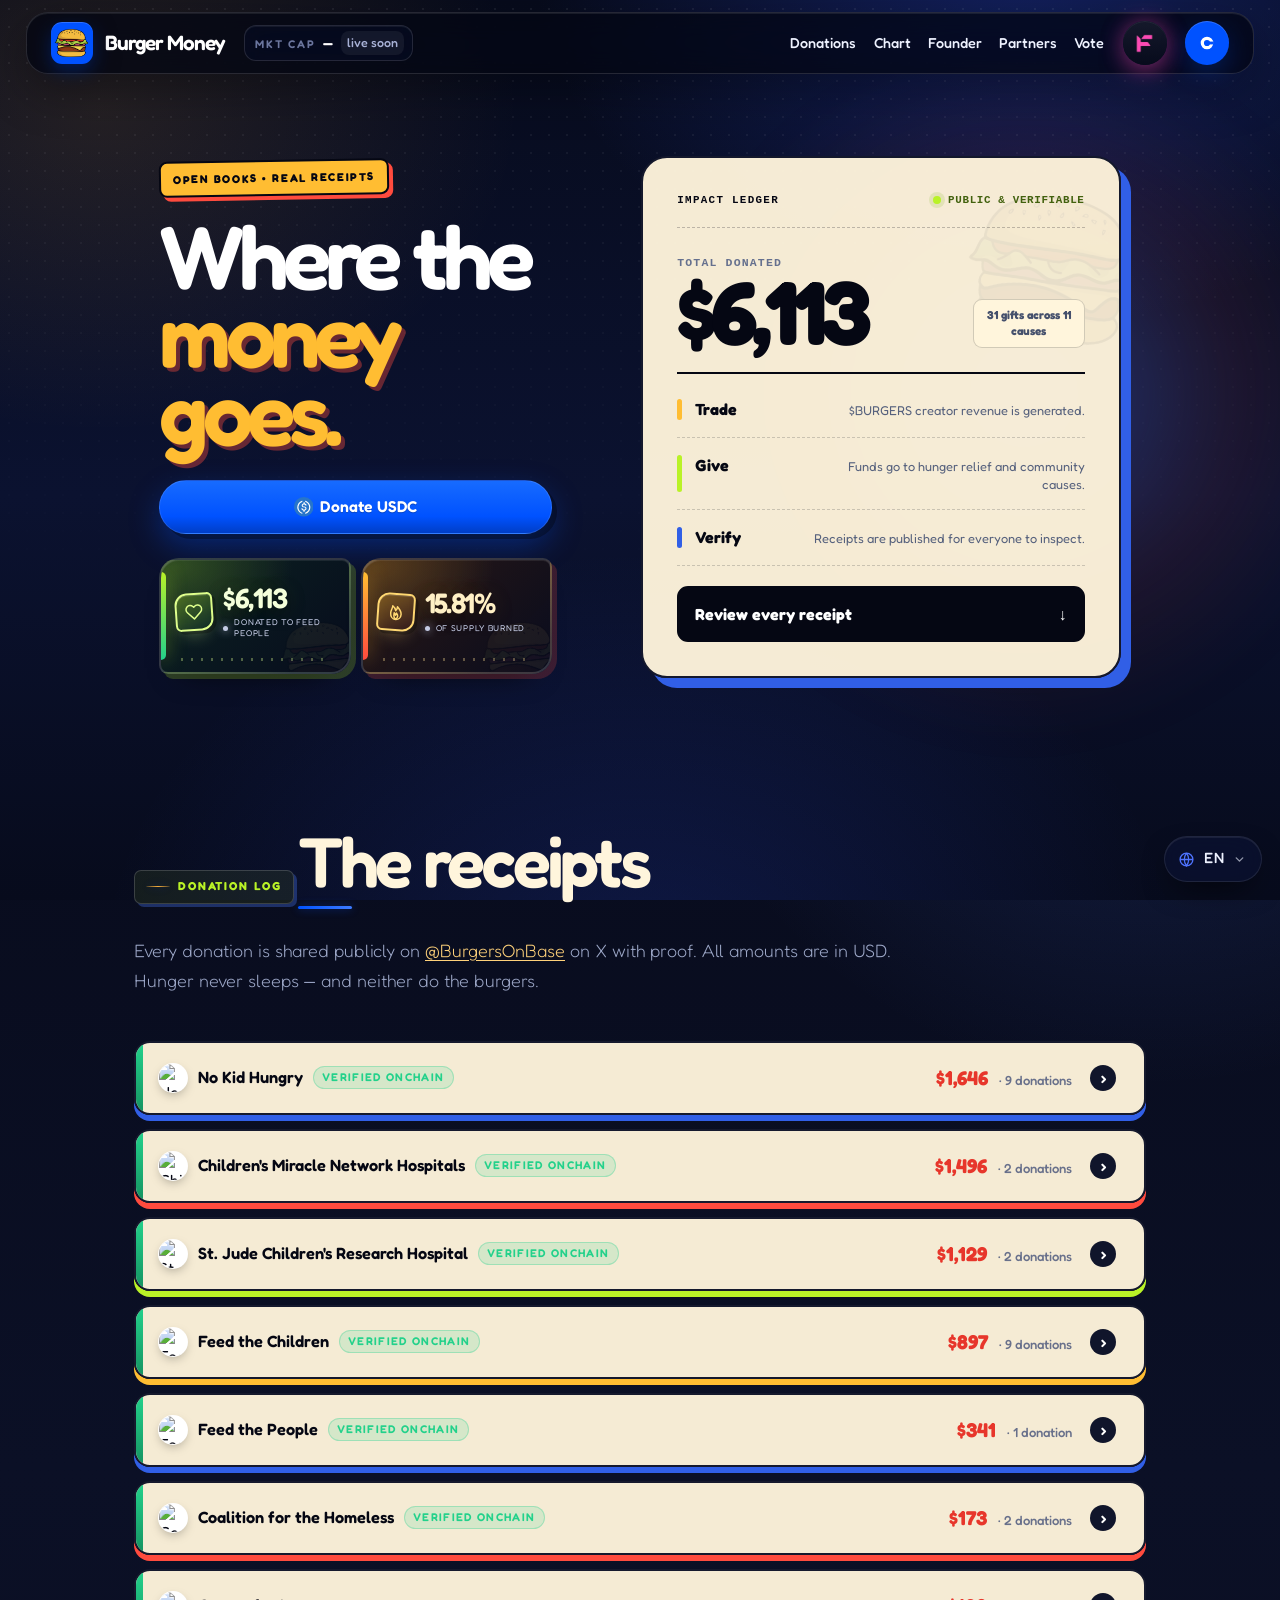
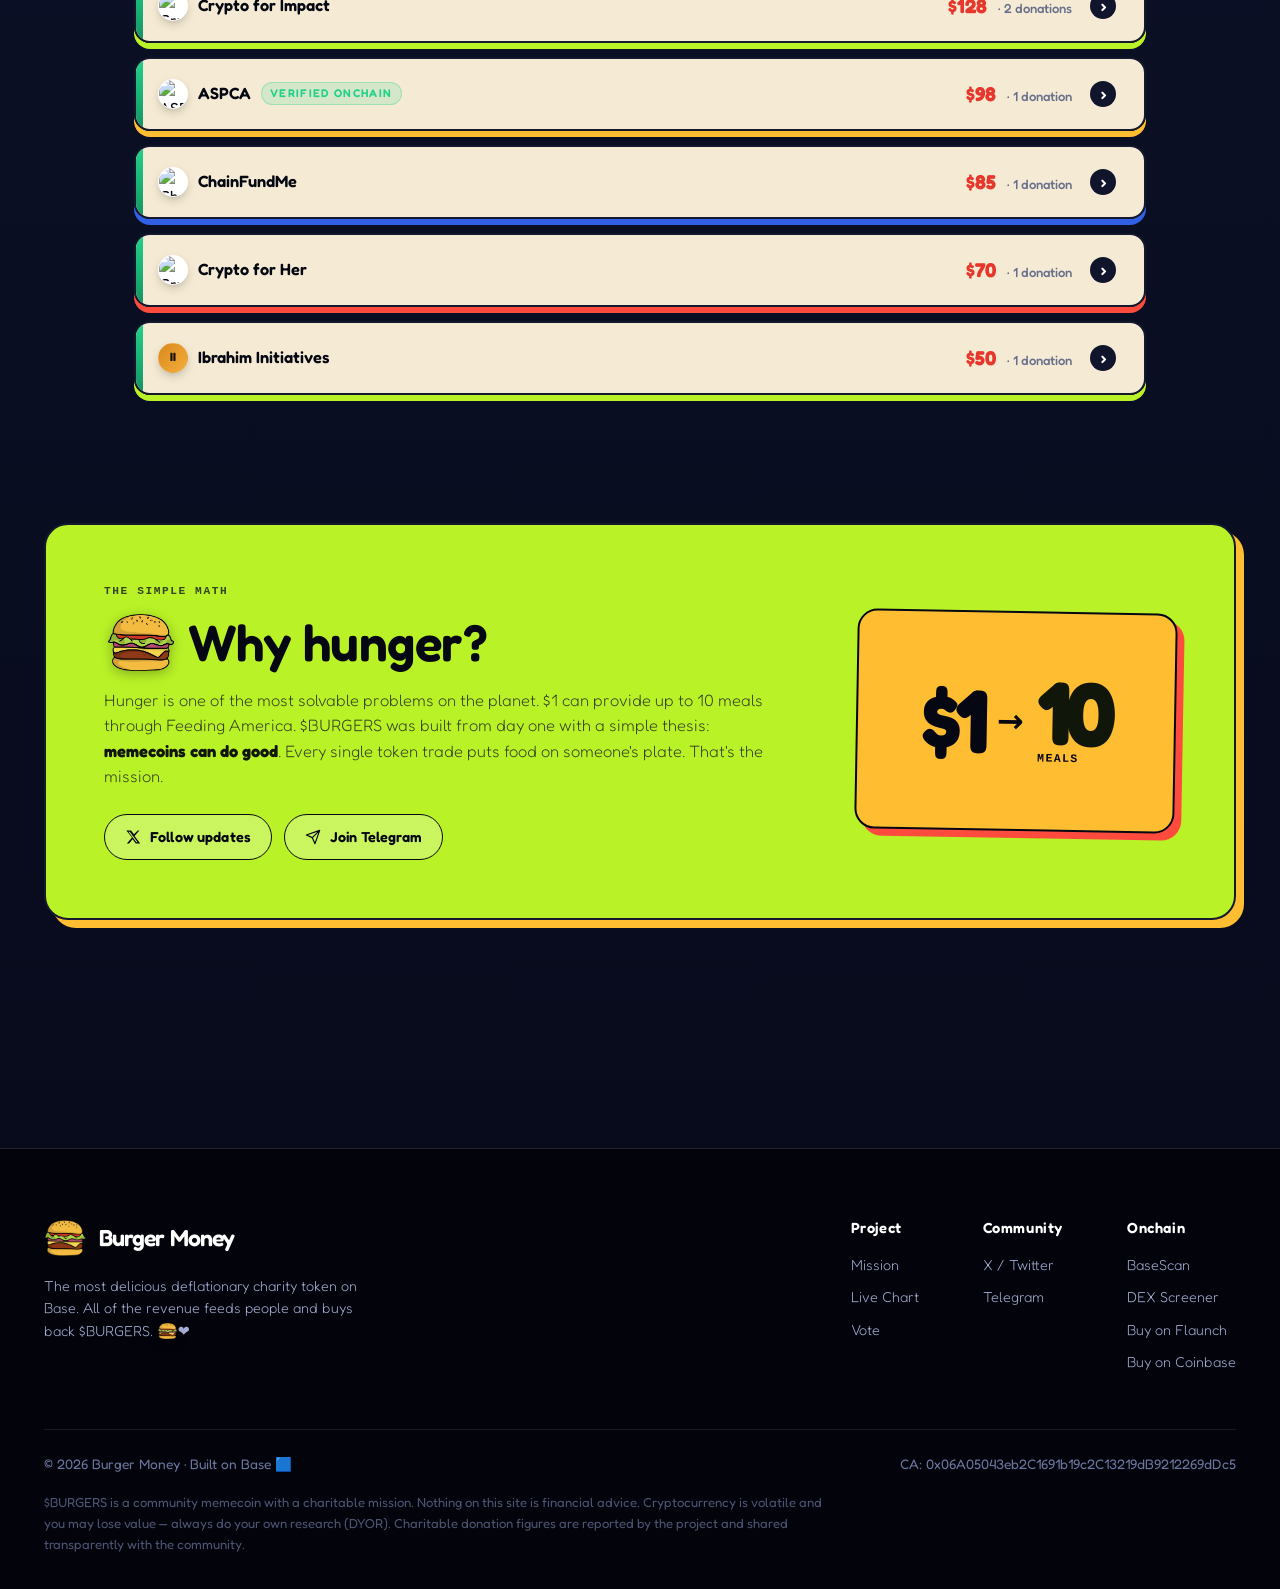
==== commit 2dfffba6: "Optimize site assets and simplify open ballot seats" ====
--- a/donations.html
+++ b/donations.html
@@ -275,14 +275,14 @@
   ]
 }
 </script>
-<link rel="icon" type="image/png" href="[data-uri]">
+<link rel="icon" type="image/png" href="site-favicon.png">
 <link rel="preconnect" href="https://fonts.googleapis.com">
 <link rel="preconnect" href="https://fonts.gstatic.com" crossorigin>
 <link href="https://fonts.googleapis.com/css2?family=Fredoka:wght@300;400;500;600;700&display=swap" rel="stylesheet">
 <style>
   :root{
-    --logo:url('[data-uri]');
-    --flaunch-logo:url('[data-uri]');
+    --logo:url('burger-logo.png');
+    --flaunch-logo:url('flaunch-logo.png');
     --bg:#070b1c;--bg-2:#0b1230;--bg-3:#0f1840;
     --blue:#2f54ff;--blue-soft:#4f74ff;--blue-glow:rgba(79,116,255,.5);
     --coinbase:#0052ff;--coinbase-soft:#3d7bff;--coinbase-glow:rgba(0,82,255,.45);
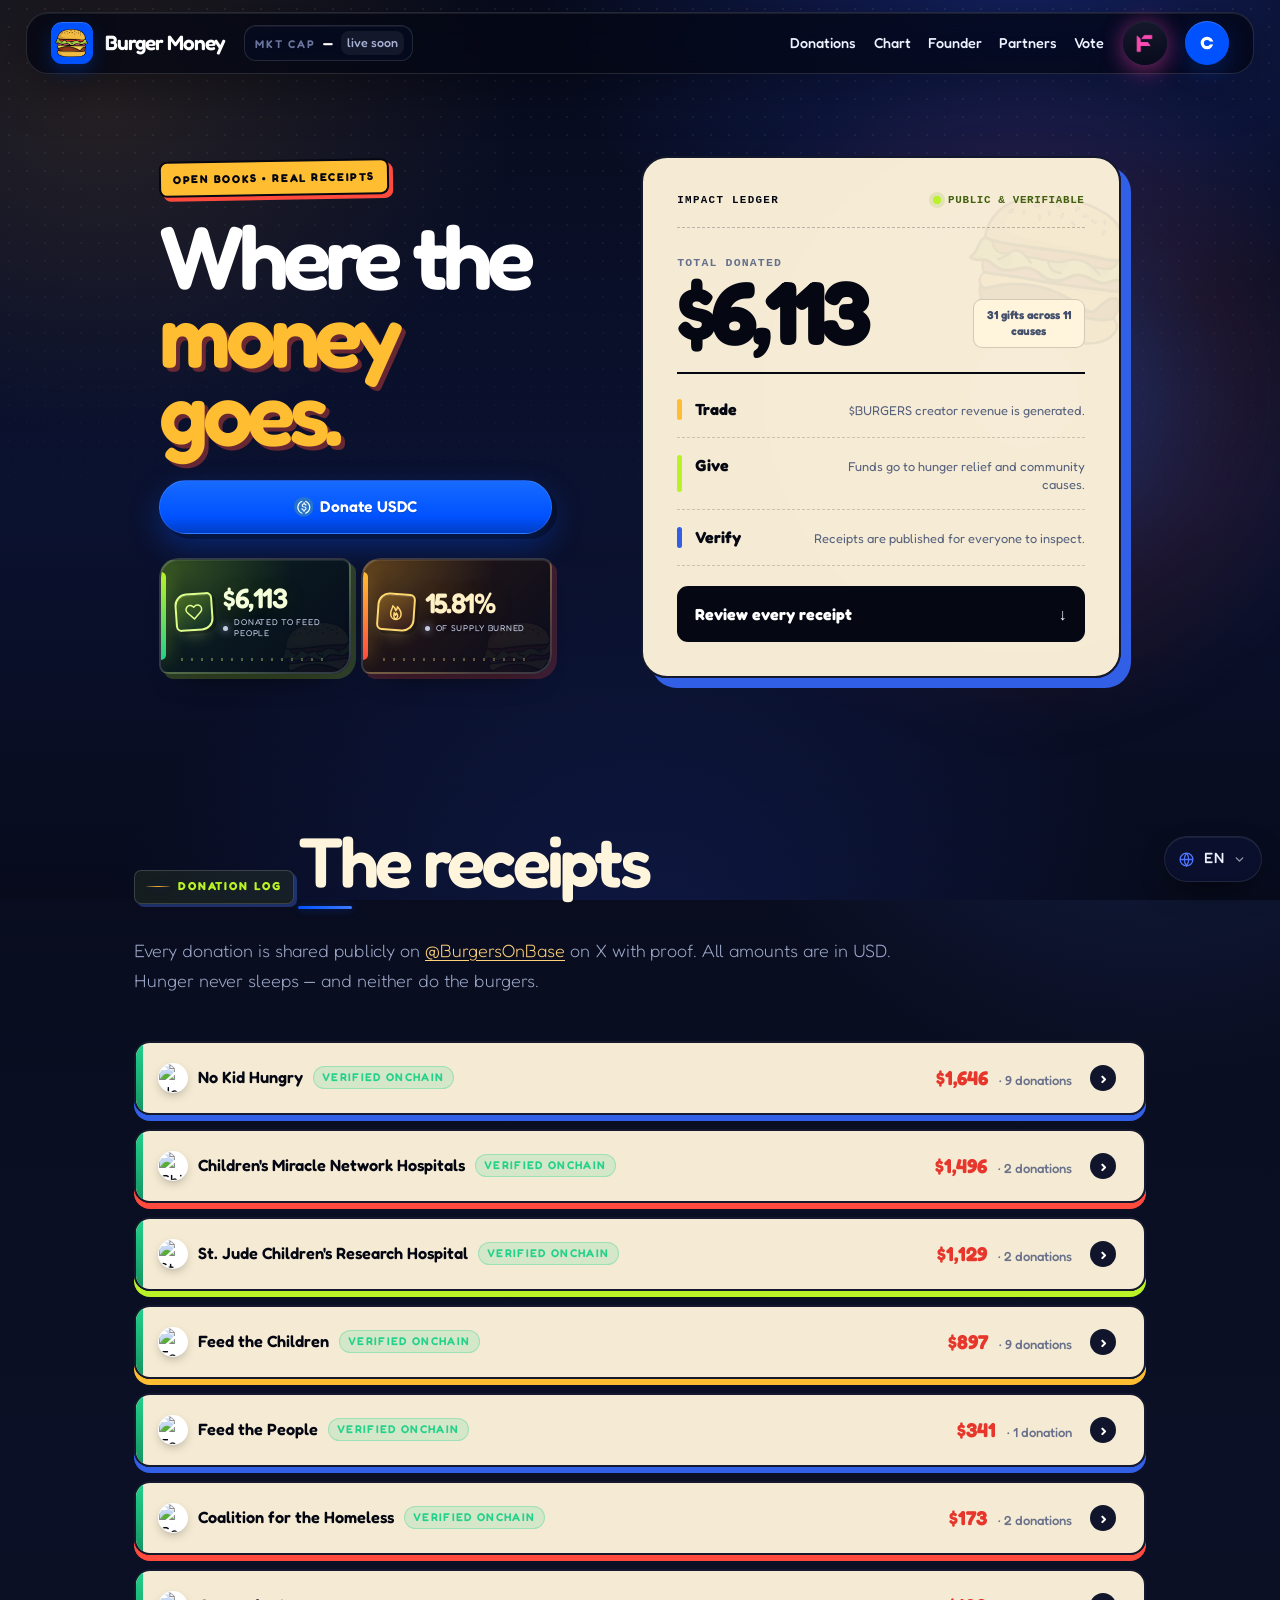
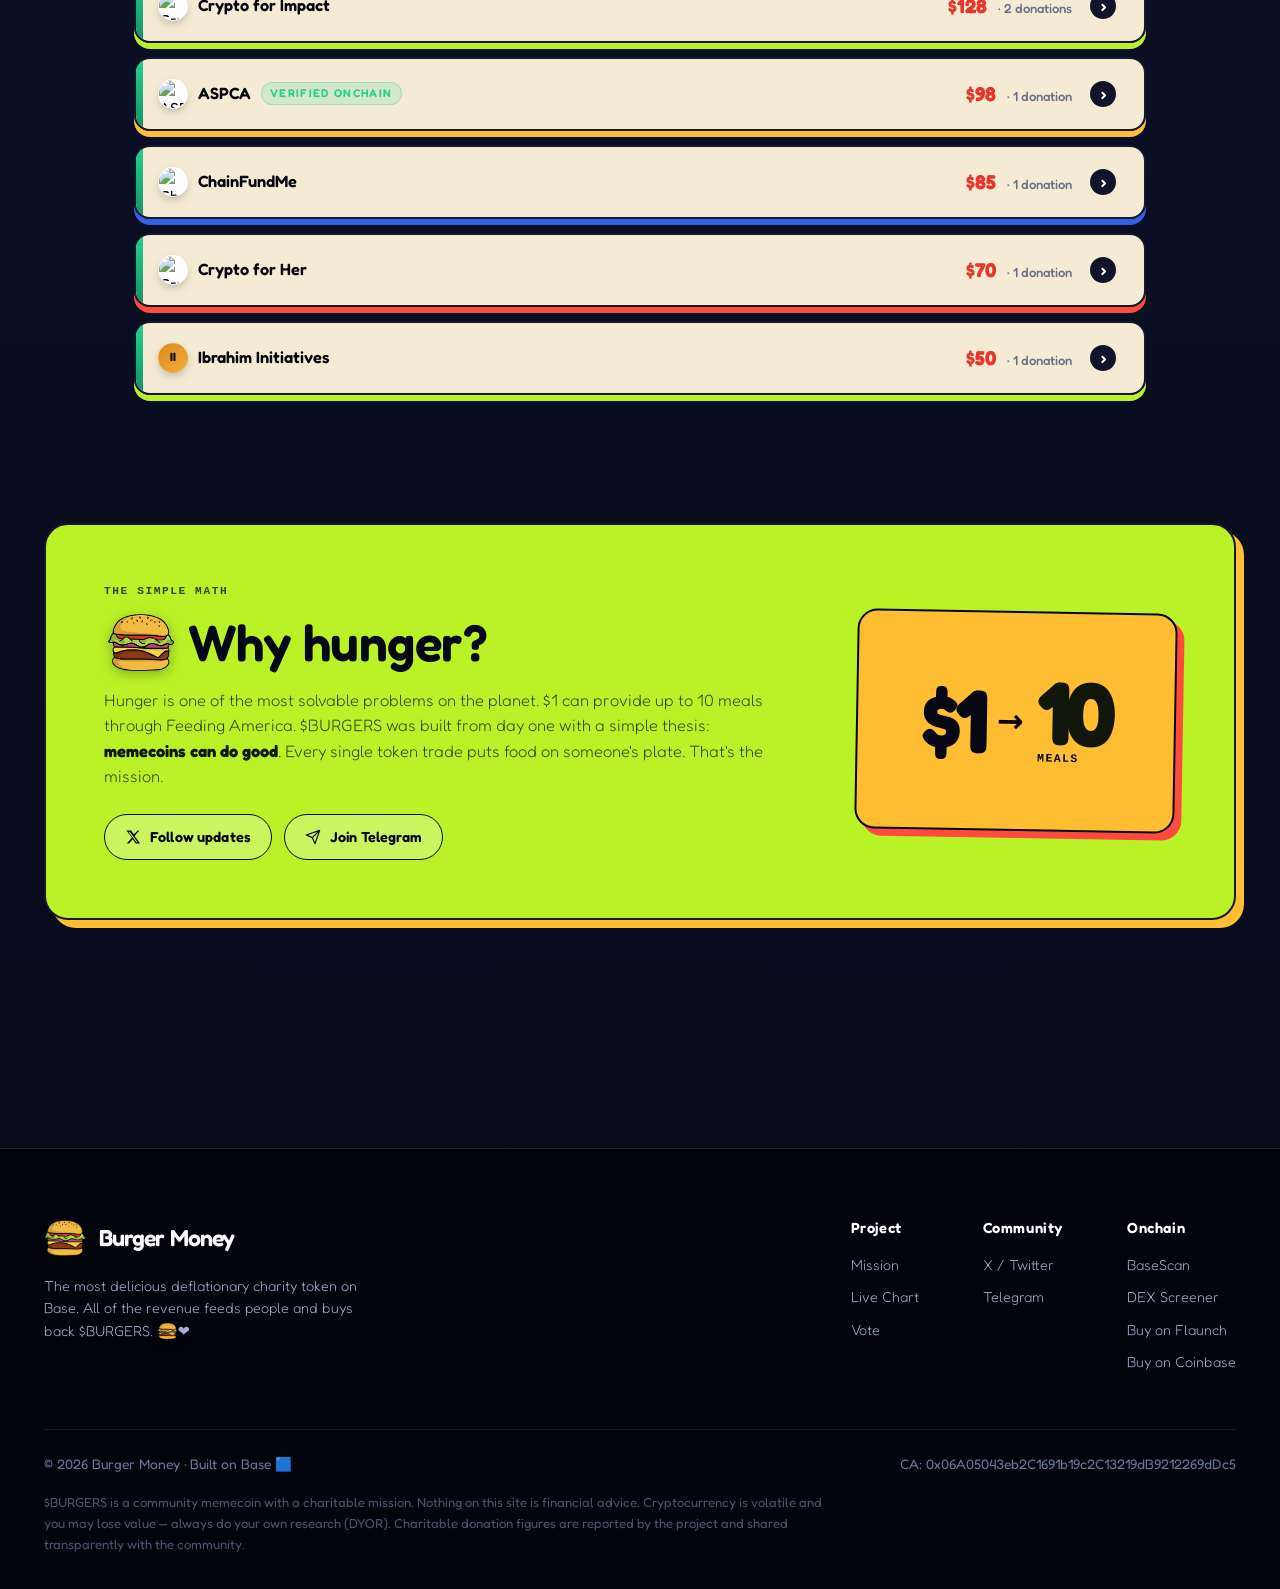
==== commit 6c3019b5: "Harden live market data delivery" ====
--- a/donations.html
+++ b/donations.html
@@ -1699,7 +1699,7 @@
 async function loadPrice(){
   const tkChange=document.getElementById('tkChange');
   try{
-    const res=await fetchWithTimeout("https://api.dexscreener.com/latest/dex/tokens/"+CA);
+    const res=await fetchWithTimeout("/api/market");
     const data=await res.json();
     if(!data.pairs||!data.pairs.length)throw 0;
     const pair=data.pairs.filter(p=>p.chainId==="base").sort((a,b)=>(b.liquidity?.usd||0)-(a.liquidity?.usd||0))[0]||data.pairs[0];
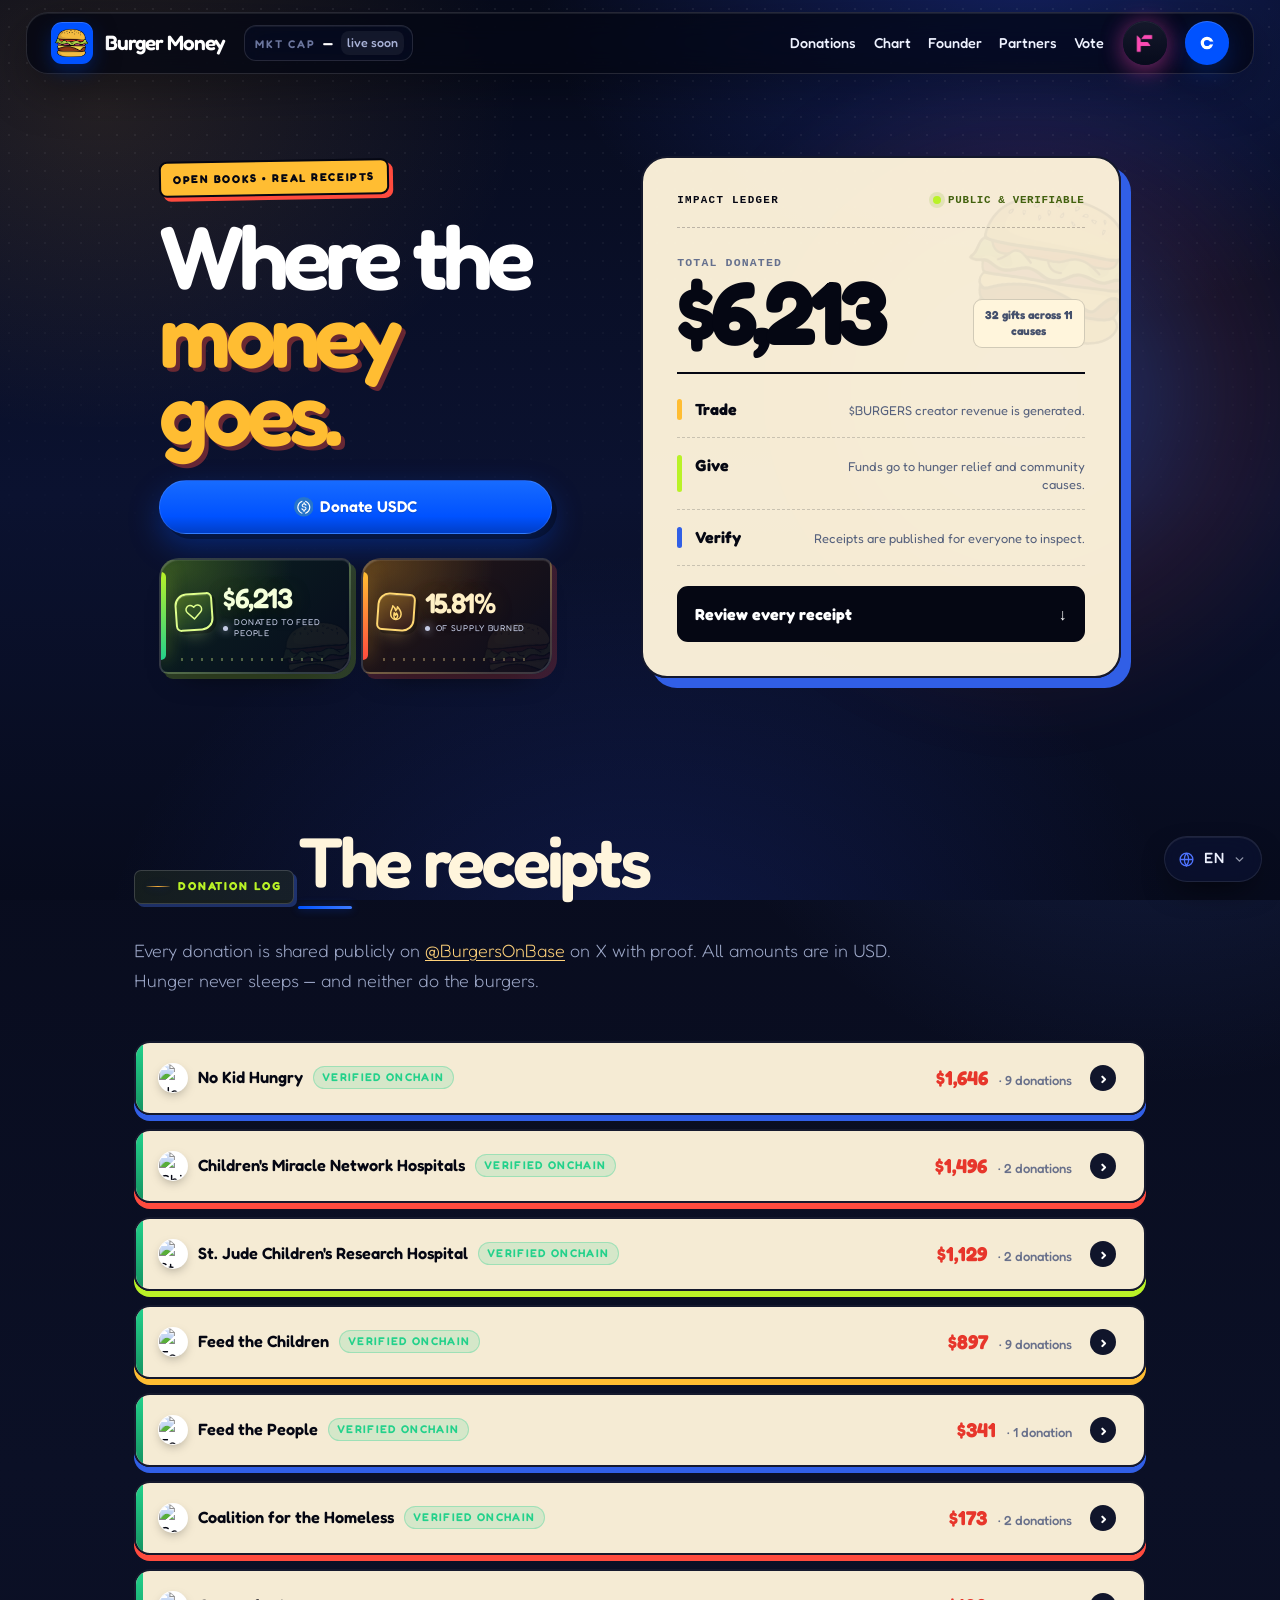
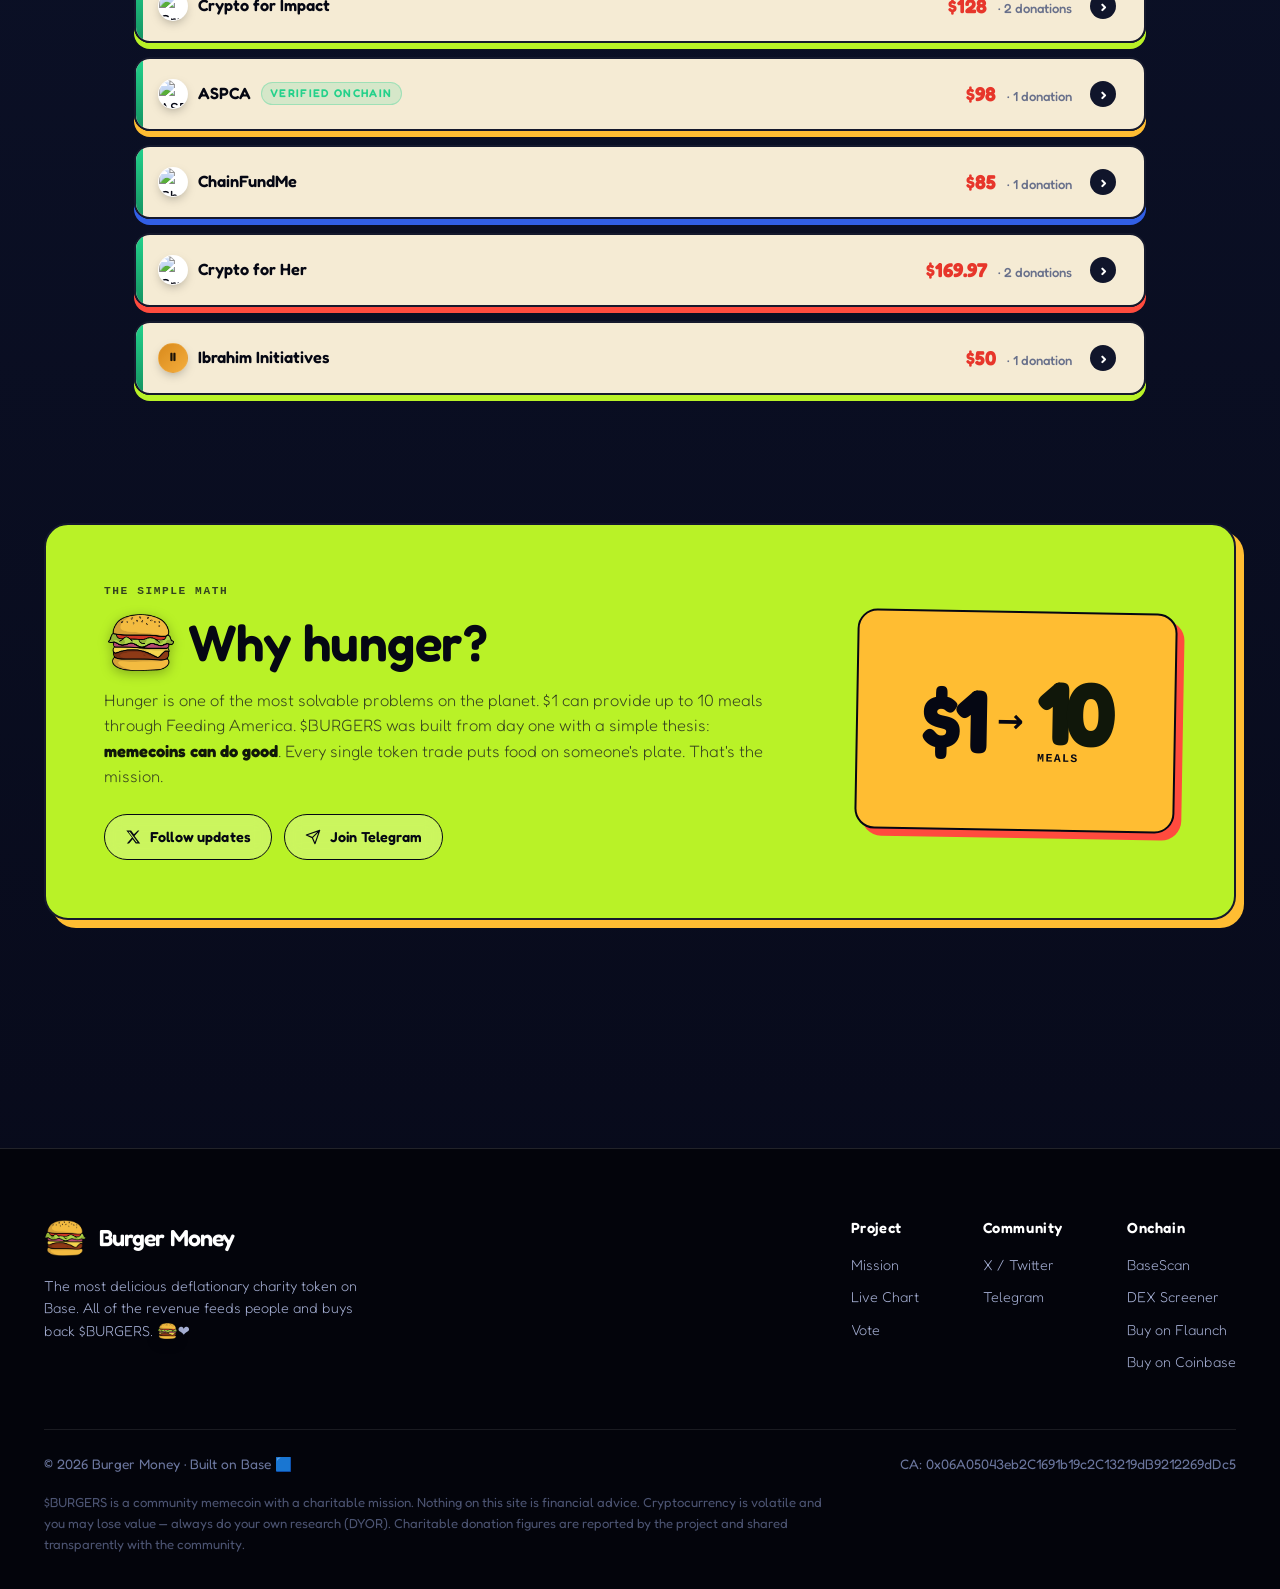
==== commit c859eed7: "Add verified Crypto for Her donation" ====
--- a/donations.html
+++ b/donations.html
@@ -846,7 +846,7 @@
         <div class="trust-row impact-metrics" aria-label="Burger Money impact to date">
           <div class="ti ti-donated">
             <span class="ti-icon" aria-hidden="true"><svg viewBox="0 0 24 24" width="22" height="22" fill="none" stroke="currentColor" stroke-width="2" stroke-linecap="round" stroke-linejoin="round"><path d="M20.84 4.61a5.5 5.5 0 0 0-7.78 0L12 5.67l-1.06-1.06a5.5 5.5 0 0 0-7.78 7.78l1.06 1.06L12 21.23l7.78-7.78 1.06-1.06a5.5 5.5 0 0 0 0-7.78z"/></svg></span>
-            <span class="ti-copy"><span class="n" id="heroDonated">$6,113</span><span class="l" data-i18n="trust_donated">Donated to feed people</span></span>
+            <span class="ti-copy"><span class="n" id="heroDonated">$6,213</span><span class="l" data-i18n="trust_donated">Donated to feed people</span></span>
           </div>
           <div class="ti ti-burned">
             <span class="ti-icon" aria-hidden="true"><svg viewBox="0 0 24 24" width="22" height="22" fill="none" stroke="currentColor" stroke-width="2" stroke-linecap="round" stroke-linejoin="round"><path d="M12 22c4.2 0 7-3.1 7-7.1 0-3.2-1.8-6.2-5.5-9.9.2 2.5-.7 4.1-2 5.2-.5-2.6-2.1-4.7-4.3-6.2.2 3.5-2.2 5.2-2.2 9.6C5 18.4 7.9 22 12 22Z"/><path d="M9.5 17.2c0 2 1 3.4 2.6 4.5 1.6-1.2 2.5-2.6 2.5-4.4 0-1.3-.6-2.5-1.8-3.8-.1 1.3-.7 2.1-1.3 2.7-.3-1.2-.9-2.2-1.8-3-.1 1.5-.2 2.5-.2 4Z"/></svg></span>
@@ -862,8 +862,8 @@
         </div>
         <div class="impact-ledger-total">
           <span>Total donated</span>
-          <strong>$6,113</strong>
-          <small>31 gifts across 11 causes</small>
+          <strong>$6,213</strong>
+          <small>32 gifts across 11 causes</small>
         </div>
         <ol class="impact-flow" aria-label="How Burger Money creates impact">
           <li><div><strong>Trade</strong><small>$BURGERS creator revenue is generated.</small></div></li>
@@ -1535,12 +1535,29 @@
               <img class="don-org-logo" src="crypto-for-her.jpg" alt="Crypto for Her logo" width="36" height="36" loading="lazy">
               <span class="don-org">Crypto for Her</span>
             </div>
-            <div class="don-amount">$70 <span class="don-cumulative" data-i18n-count="d_donations" data-n="1">· 1 donation</span></div>
+            <div class="don-amount">$169.97 <span class="don-cumulative" data-i18n-count="d_donations" data-n="2">· 2 donations</span></div>
               <span class="don-chevron" aria-hidden="true">›</span>
             </summary>
             <div class="don-body">
             <p class="don-desc" data-i18n="d_org_cfher">A crypto-native philanthropy initiative supporting causes that empower women and girls through onchain giving.</p>
             <ul class="don-tx-list">
+              <li class="don-tx-item">
+                <div class="don-tx-head">
+                  <span class="don-tx-amount">$99.97</span>
+                  <span class="don-tx-date">Aug 24, 2026</span>
+                </div>
+                <p class="don-tx-note" data-i18n-tx="tx_from_to" data-tx='{"val": "0.040343728567394198 ETH", "from": "burgersonbase.base.eth", "label": "Burger Money: Deployer", "org": "Crypto for Her", "approx": "$99.97", "amode": "at"}'>0.040343728567394198 ETH (≈$99.97 at the time) sent onchain from <em>burgersonbase.base.eth</em> (Burger Money: Deployer) to Crypto for Her.</p>
+                <div class="don-actions">
+                  <a class="don-link" href="https://x.com/BurgersOnBase/status/2092030061071249906" target="_blank" rel="noopener">
+                    <svg viewBox="0 0 24 24" width="15" height="15" fill="currentColor" aria-hidden="true"><path d="M18.244 2.25h3.308l-7.227 8.26 8.502 11.24H16.17l-4.714-6.231-5.401 6.231H2.763l7.727-8.834L2 2.25h7.13l4.261 5.628 5.853-5.628Zm-1.161 17.52h1.833L7.084 4.126H5.117z"/></svg>
+                    View tweet →
+                  </a>
+                  <a class="don-link" href="https://basescan.org/tx/0xc3ed2eb7b0f4ecdaec843ccaa55cc47bf66213ac1e137dbcbc5f23a8d872ba0c" target="_blank" rel="noopener" style="color:var(--text-dim)">
+                    <svg viewBox="0 0 24 24" width="15" height="15" fill="none" stroke="currentColor" stroke-width="2" stroke-linecap="round" stroke-linejoin="round" aria-hidden="true"><circle cx="11" cy="11" r="8"/><path d="m21 21-4.35-4.35"/></svg>
+                    View on BaseScan →
+                  </a>
+                </div>
+              </li>
               <li class="don-tx-item">
                 <div class="don-tx-head">
                   <span class="don-tx-amount">$70</span>
@@ -1699,7 +1716,7 @@
 async function loadPrice(){
   const tkChange=document.getElementById('tkChange');
   try{
-    const res=await fetchWithTimeout("/api/market");
+    const res=await fetchWithTimeout("/api/site-data");
     const data=await res.json();
     if(!data.pairs||!data.pairs.length)throw 0;
     const pair=data.pairs.filter(p=>p.chainId==="base").sort((a,b)=>(b.liquidity?.usd||0)-(a.liquidity?.usd||0))[0]||data.pairs[0];
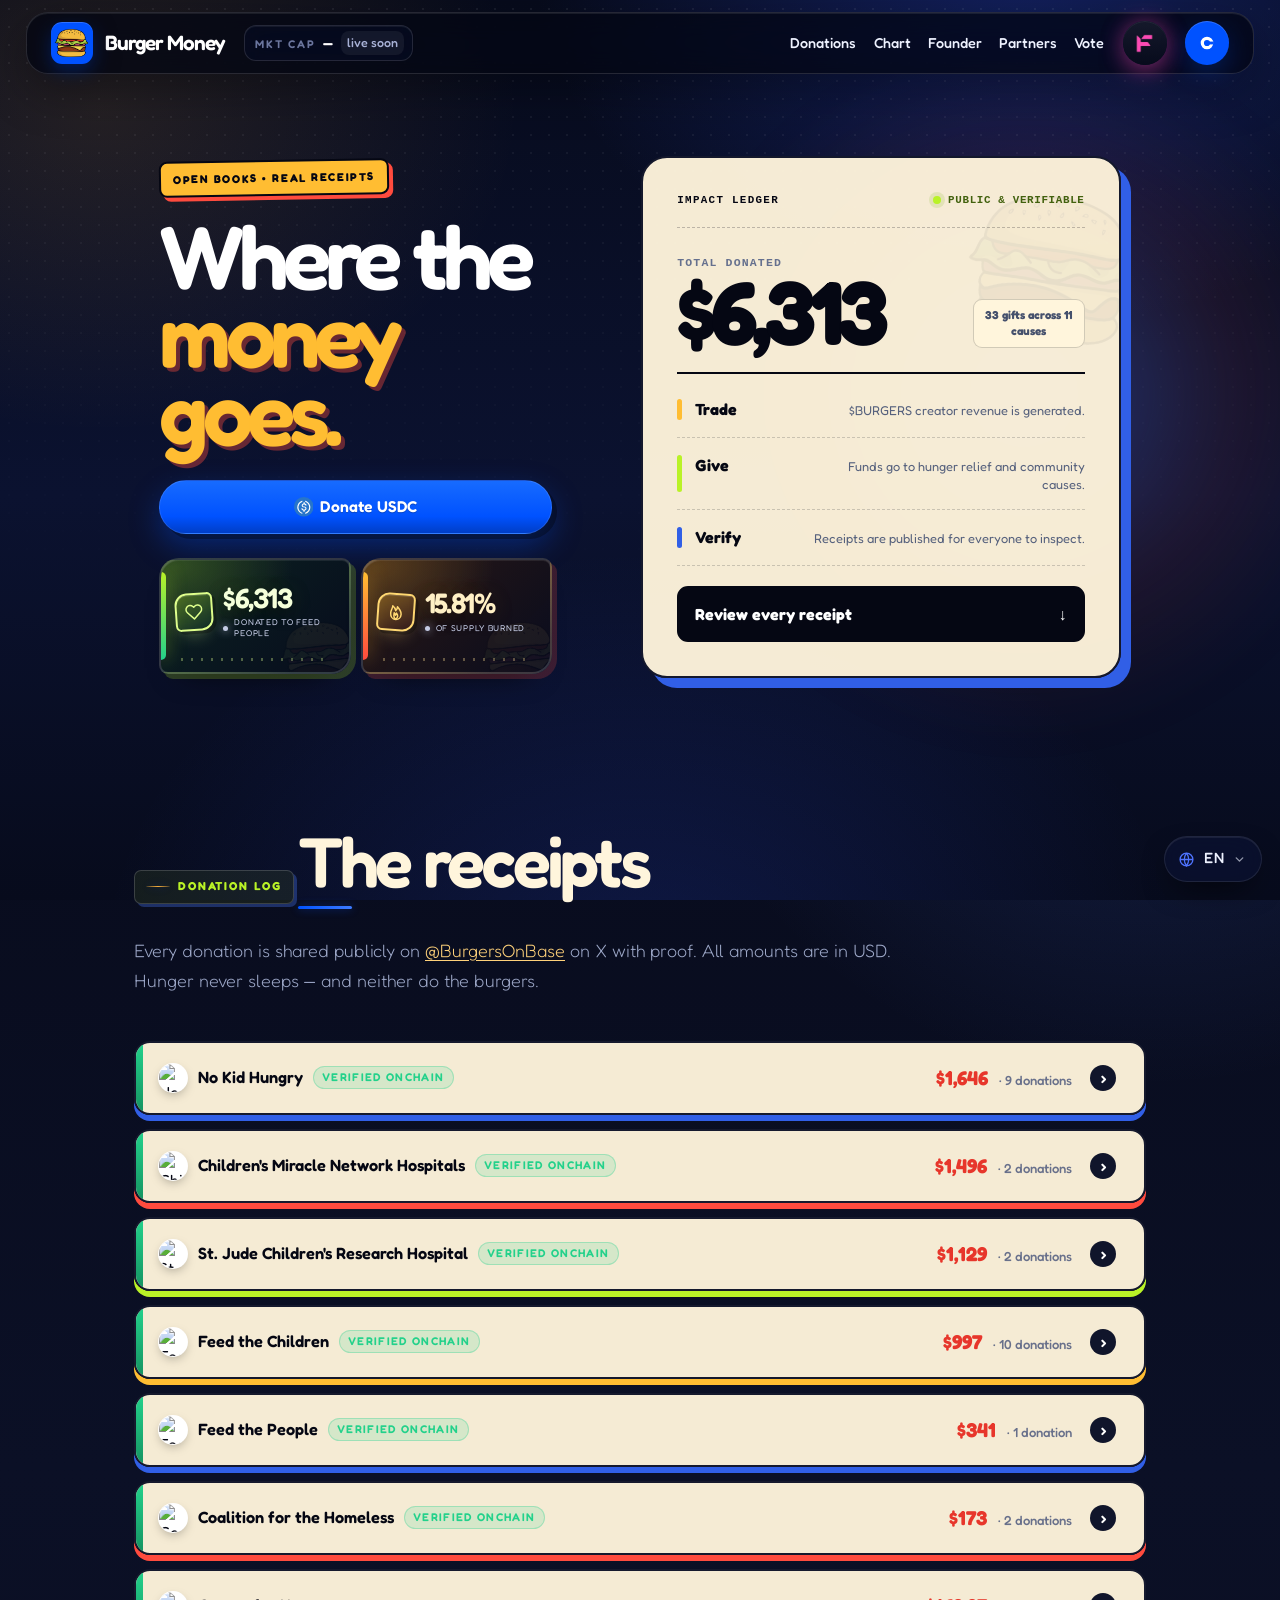
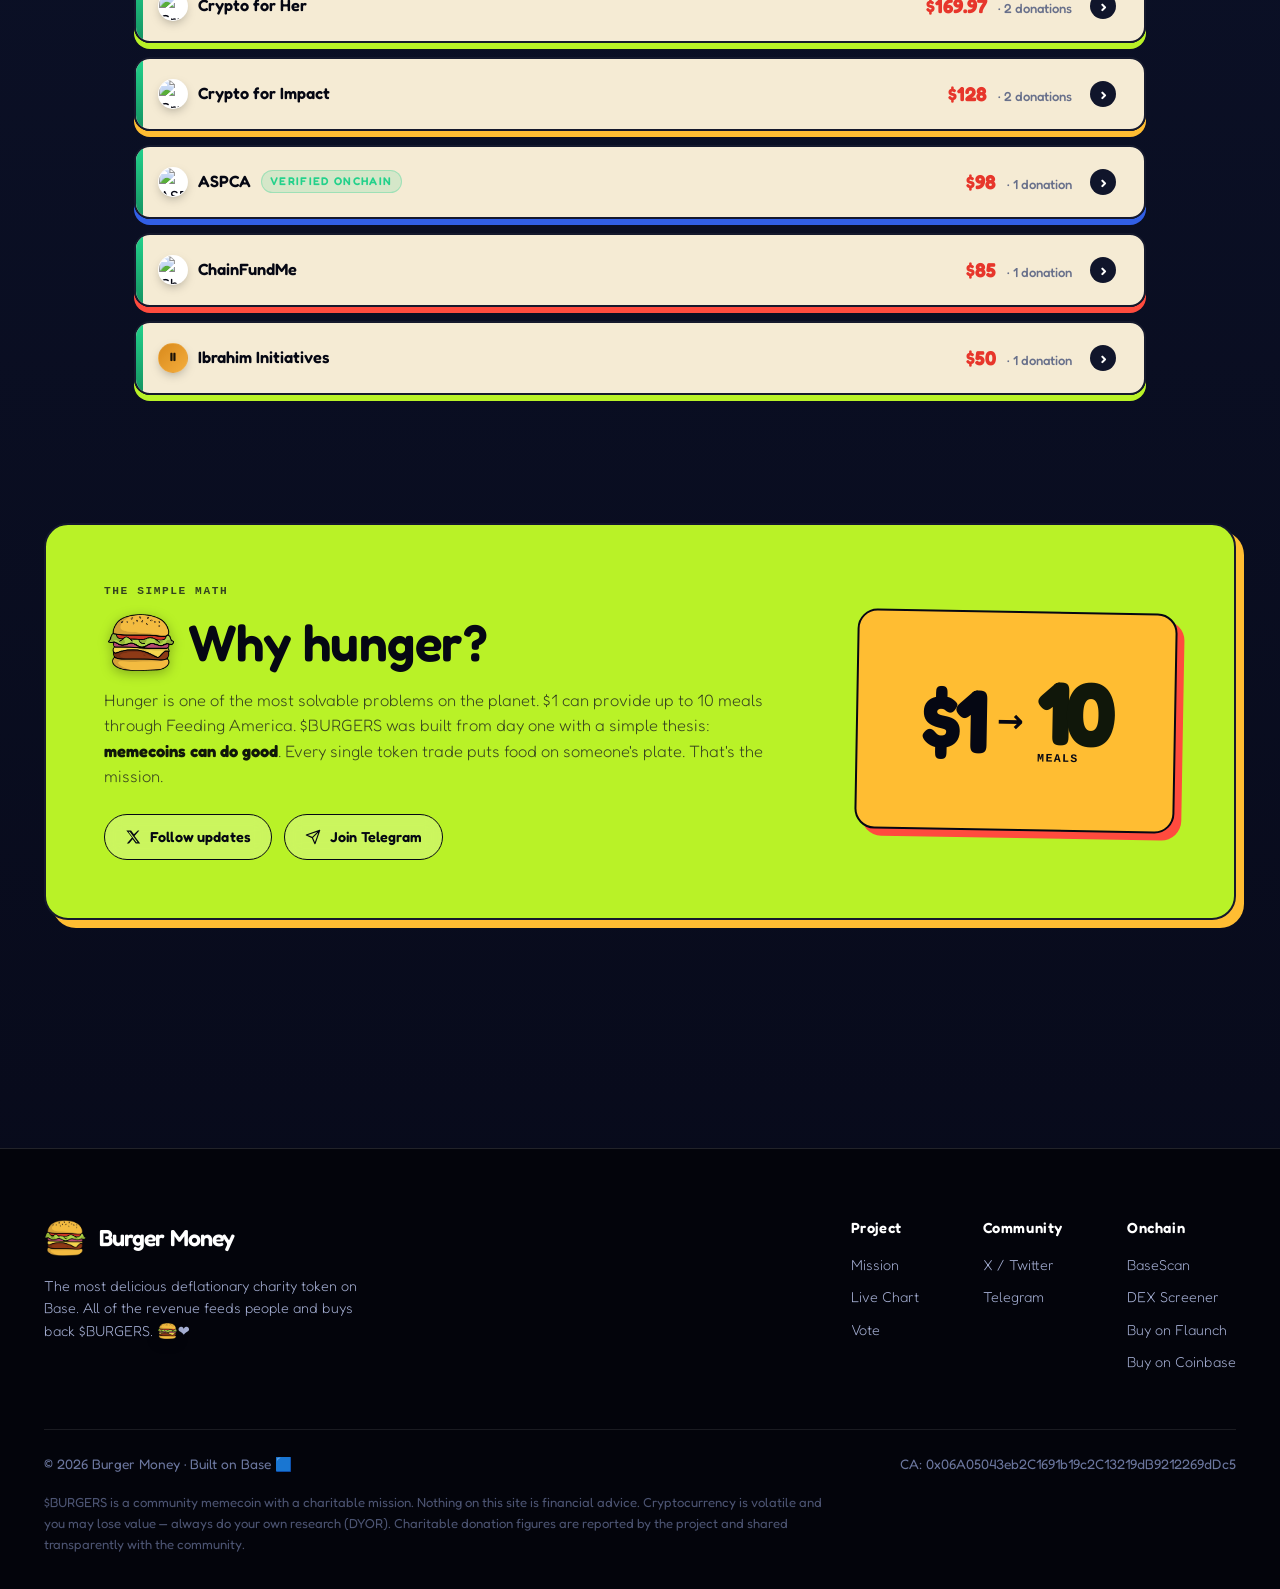
==== commit ac6f0d0e: "Add Feed the Children donation and sort totals" ====
--- a/donations.html
+++ b/donations.html
@@ -846,7 +846,7 @@
         <div class="trust-row impact-metrics" aria-label="Burger Money impact to date">
           <div class="ti ti-donated">
             <span class="ti-icon" aria-hidden="true"><svg viewBox="0 0 24 24" width="22" height="22" fill="none" stroke="currentColor" stroke-width="2" stroke-linecap="round" stroke-linejoin="round"><path d="M20.84 4.61a5.5 5.5 0 0 0-7.78 0L12 5.67l-1.06-1.06a5.5 5.5 0 0 0-7.78 7.78l1.06 1.06L12 21.23l7.78-7.78 1.06-1.06a5.5 5.5 0 0 0 0-7.78z"/></svg></span>
-            <span class="ti-copy"><span class="n" id="heroDonated">$6,213</span><span class="l" data-i18n="trust_donated">Donated to feed people</span></span>
+            <span class="ti-copy"><span class="n" id="heroDonated">$6,313</span><span class="l" data-i18n="trust_donated">Donated to feed people</span></span>
           </div>
           <div class="ti ti-burned">
             <span class="ti-icon" aria-hidden="true"><svg viewBox="0 0 24 24" width="22" height="22" fill="none" stroke="currentColor" stroke-width="2" stroke-linecap="round" stroke-linejoin="round"><path d="M12 22c4.2 0 7-3.1 7-7.1 0-3.2-1.8-6.2-5.5-9.9.2 2.5-.7 4.1-2 5.2-.5-2.6-2.1-4.7-4.3-6.2.2 3.5-2.2 5.2-2.2 9.6C5 18.4 7.9 22 12 22Z"/><path d="M9.5 17.2c0 2 1 3.4 2.6 4.5 1.6-1.2 2.5-2.6 2.5-4.4 0-1.3-.6-2.5-1.8-3.8-.1 1.3-.7 2.1-1.3 2.7-.3-1.2-.9-2.2-1.8-3-.1 1.5-.2 2.5-.2 4Z"/></svg></span>
@@ -862,8 +862,8 @@
         </div>
         <div class="impact-ledger-total">
           <span>Total donated</span>
-          <strong>$6,213</strong>
-          <small>32 gifts across 11 causes</small>
+          <strong>$6,313</strong>
+          <small>33 gifts across 11 causes</small>
         </div>
         <ol class="impact-flow" aria-label="How Burger Money creates impact">
           <li><div><strong>Trade</strong><small>$BURGERS creator revenue is generated.</small></div></li>
@@ -1164,12 +1164,29 @@
               <span class="don-org">Feed the Children</span>
               <span class="don-badge don-badge--green" data-i18n="d_verified">Verified onchain</span>
             </div>
-            <div class="don-amount">$897 <span class="don-cumulative" data-i18n-count="d_donations" data-n="9">· 9 donations</span></div>
+            <div class="don-amount">$997 <span class="don-cumulative" data-i18n-count="d_donations" data-n="10">· 10 donations</span></div>
               <span class="don-chevron" aria-hidden="true">›</span>
             </summary>
             <div class="don-body">
             <p class="don-desc" data-i18n="d_org_ftc">An international nonprofit working to end childhood hunger by providing food, essentials, and disaster relief to children and families in need.</p>
             <ul class="don-tx-list">
+              <li class="don-tx-item">
+                <div class="don-tx-head">
+                  <span class="don-tx-amount">$100</span>
+                  <span class="don-tx-date">Aug 24, 2026</span>
+                </div>
+                <p class="don-tx-note" data-i18n-tx="tx_direct" data-tx='{"val": "100 USDC", "from": "burgersonbase.base.eth", "label": "Burger Money: Deployer", "org": "Feed the Children"}'>100 USDC sent onchain from <em>burgersonbase.base.eth</em> (Burger Money: Deployer) directly to Feed the Children.</p>
+                <div class="don-actions">
+                  <a class="don-link" href="https://x.com/BurgersOnBase/status/2092031770808008708" target="_blank" rel="noopener">
+                    <svg viewBox="0 0 24 24" width="15" height="15" fill="currentColor" aria-hidden="true"><path d="M18.244 2.25h3.308l-7.227 8.26 8.502 11.24H16.17l-4.714-6.231-5.401 6.231H2.763l7.727-8.834L2 2.25h7.13l4.261 5.628 5.853-5.628Zm-1.161 17.52h1.833L7.084 4.126H5.117z"/></svg>
+                    View tweet →
+                  </a>
+                  <a class="don-link" href="https://basescan.org/tx/0x0b62d90ed8cc21fea582abfc5e3801dca3ae13e1adca5082f1770a1ce6a62a91" target="_blank" rel="noopener" style="color:var(--text-dim)">
+                    <svg viewBox="0 0 24 24" width="15" height="15" fill="none" stroke="currentColor" stroke-width="2" stroke-linecap="round" stroke-linejoin="round" aria-hidden="true"><circle cx="11" cy="11" r="8"/><path d="m21 21-4.35-4.35"/></svg>
+                    View on BaseScan →
+                  </a>
+                </div>
+              </li>
               <li class="don-tx-item">
                 <div class="don-tx-head">
                   <span class="don-tx-amount">$25</span>
@@ -1415,6 +1432,56 @@
         <details class="card don-card reveal don-card--highlight">
           <summary class="don-summary">
             <div class="don-meta">
+              <img class="don-org-logo" src="crypto-for-her.jpg" alt="Crypto for Her logo" width="36" height="36" loading="lazy">
+              <span class="don-org">Crypto for Her</span>
+            </div>
+            <div class="don-amount">$169.97 <span class="don-cumulative" data-i18n-count="d_donations" data-n="2">· 2 donations</span></div>
+              <span class="don-chevron" aria-hidden="true">›</span>
+            </summary>
+            <div class="don-body">
+            <p class="don-desc" data-i18n="d_org_cfher">A crypto-native philanthropy initiative supporting causes that empower women and girls through onchain giving.</p>
+            <ul class="don-tx-list">
+              <li class="don-tx-item">
+                <div class="don-tx-head">
+                  <span class="don-tx-amount">$99.97</span>
+                  <span class="don-tx-date">Aug 24, 2026</span>
+                </div>
+                <p class="don-tx-note" data-i18n-tx="tx_from_to" data-tx='{"val": "0.040343728567394198 ETH", "from": "burgersonbase.base.eth", "label": "Burger Money: Deployer", "org": "Crypto for Her", "approx": "$99.97", "amode": "at"}'>0.040343728567394198 ETH (≈$99.97 at the time) sent onchain from <em>burgersonbase.base.eth</em> (Burger Money: Deployer) to Crypto for Her.</p>
+                <div class="don-actions">
+                  <a class="don-link" href="https://x.com/BurgersOnBase/status/2092030061071249906" target="_blank" rel="noopener">
+                    <svg viewBox="0 0 24 24" width="15" height="15" fill="currentColor" aria-hidden="true"><path d="M18.244 2.25h3.308l-7.227 8.26 8.502 11.24H16.17l-4.714-6.231-5.401 6.231H2.763l7.727-8.834L2 2.25h7.13l4.261 5.628 5.853-5.628Zm-1.161 17.52h1.833L7.084 4.126H5.117z"/></svg>
+                    View tweet →
+                  </a>
+                  <a class="don-link" href="https://basescan.org/tx/0xc3ed2eb7b0f4ecdaec843ccaa55cc47bf66213ac1e137dbcbc5f23a8d872ba0c" target="_blank" rel="noopener" style="color:var(--text-dim)">
+                    <svg viewBox="0 0 24 24" width="15" height="15" fill="none" stroke="currentColor" stroke-width="2" stroke-linecap="round" stroke-linejoin="round" aria-hidden="true"><circle cx="11" cy="11" r="8"/><path d="m21 21-4.35-4.35"/></svg>
+                    View on BaseScan →
+                  </a>
+                </div>
+              </li>
+              <li class="don-tx-item">
+                <div class="don-tx-head">
+                  <span class="don-tx-amount">$70</span>
+                  <span class="don-tx-date">Oct 18, 2025</span>
+                </div>
+                <p class="don-tx-note" data-i18n-tx="tx_from_to" data-tx='{"val": "0.018075 ETH", "from": "burgersonbase.base.eth", "label": "Burger Money: Deployer", "org": "Crypto for Her", "approx": "$70.35", "amode": "at"}'>0.018075 ETH (≈$70.35 at the time) sent onchain from <em>burgersonbase.base.eth</em> (Burger Money: Deployer) to Crypto for Her.</p>
+                <div class="don-actions">
+                  <a class="don-link" href="https://x.com/BurgersOnBase/status/1979670124362678284" target="_blank" rel="noopener">
+                    <svg viewBox="0 0 24 24" width="15" height="15" fill="currentColor" aria-hidden="true"><path d="M18.244 2.25h3.308l-7.227 8.26 8.502 11.24H16.17l-4.714-6.231-5.401 6.231H2.763l7.727-8.834L2 2.25h7.13l4.261 5.628 5.853-5.628Zm-1.161 17.52h1.833L7.084 4.126H5.117z"/></svg>
+                    View tweet →
+                  </a>
+                  <a class="don-link" href="https://etherscan.io/tx/0xfae9e3d6e692d5f778fe9a9a057acbc0ce4bb39093c0ca4a9e634a2b549b527e" target="_blank" rel="noopener" style="color:var(--text-dim)">
+                    <svg viewBox="0 0 24 24" width="15" height="15" fill="none" stroke="currentColor" stroke-width="2" stroke-linecap="round" stroke-linejoin="round" aria-hidden="true"><circle cx="11" cy="11" r="8"/><path d="m21 21-4.35-4.35"/></svg>
+                    View on Etherscan →
+                  </a>
+                </div>
+              </li>
+            </ul>
+            </div>
+          </details>
+
+        <details class="card don-card reveal don-card--highlight">
+          <summary class="don-summary">
+            <div class="don-meta">
               <img class="don-org-logo" src="crypto-for-impact.jpg" alt="Crypto for Impact logo" width="36" height="36" loading="lazy">
               <span class="don-org">Crypto for Impact</span>
             </div>
@@ -1522,56 +1589,6 @@
                   <a class="don-link" href="https://basescan.org/tx/0xacde2f93239358cf5e40e02a2fbecac02df188079f6448d9686e1c14424e9f0e" target="_blank" rel="noopener" style="color:var(--text-dim)">
                     <svg viewBox="0 0 24 24" width="15" height="15" fill="none" stroke="currentColor" stroke-width="2" stroke-linecap="round" stroke-linejoin="round" aria-hidden="true"><circle cx="11" cy="11" r="8"/><path d="m21 21-4.35-4.35"/></svg>
                     View on BaseScan →
-                  </a>
-                </div>
-              </li>
-            </ul>
-            </div>
-          </details>
-
-        <details class="card don-card reveal don-card--highlight">
-          <summary class="don-summary">
-            <div class="don-meta">
-              <img class="don-org-logo" src="crypto-for-her.jpg" alt="Crypto for Her logo" width="36" height="36" loading="lazy">
-              <span class="don-org">Crypto for Her</span>
-            </div>
-            <div class="don-amount">$169.97 <span class="don-cumulative" data-i18n-count="d_donations" data-n="2">· 2 donations</span></div>
-              <span class="don-chevron" aria-hidden="true">›</span>
-            </summary>
-            <div class="don-body">
-            <p class="don-desc" data-i18n="d_org_cfher">A crypto-native philanthropy initiative supporting causes that empower women and girls through onchain giving.</p>
-            <ul class="don-tx-list">
-              <li class="don-tx-item">
-                <div class="don-tx-head">
-                  <span class="don-tx-amount">$99.97</span>
-                  <span class="don-tx-date">Aug 24, 2026</span>
-                </div>
-                <p class="don-tx-note" data-i18n-tx="tx_from_to" data-tx='{"val": "0.040343728567394198 ETH", "from": "burgersonbase.base.eth", "label": "Burger Money: Deployer", "org": "Crypto for Her", "approx": "$99.97", "amode": "at"}'>0.040343728567394198 ETH (≈$99.97 at the time) sent onchain from <em>burgersonbase.base.eth</em> (Burger Money: Deployer) to Crypto for Her.</p>
-                <div class="don-actions">
-                  <a class="don-link" href="https://x.com/BurgersOnBase/status/2092030061071249906" target="_blank" rel="noopener">
-                    <svg viewBox="0 0 24 24" width="15" height="15" fill="currentColor" aria-hidden="true"><path d="M18.244 2.25h3.308l-7.227 8.26 8.502 11.24H16.17l-4.714-6.231-5.401 6.231H2.763l7.727-8.834L2 2.25h7.13l4.261 5.628 5.853-5.628Zm-1.161 17.52h1.833L7.084 4.126H5.117z"/></svg>
-                    View tweet →
-                  </a>
-                  <a class="don-link" href="https://basescan.org/tx/0xc3ed2eb7b0f4ecdaec843ccaa55cc47bf66213ac1e137dbcbc5f23a8d872ba0c" target="_blank" rel="noopener" style="color:var(--text-dim)">
-                    <svg viewBox="0 0 24 24" width="15" height="15" fill="none" stroke="currentColor" stroke-width="2" stroke-linecap="round" stroke-linejoin="round" aria-hidden="true"><circle cx="11" cy="11" r="8"/><path d="m21 21-4.35-4.35"/></svg>
-                    View on BaseScan →
-                  </a>
-                </div>
-              </li>
-              <li class="don-tx-item">
-                <div class="don-tx-head">
-                  <span class="don-tx-amount">$70</span>
-                  <span class="don-tx-date">Oct 18, 2025</span>
-                </div>
-                <p class="don-tx-note" data-i18n-tx="tx_from_to" data-tx='{"val": "0.018075 ETH", "from": "burgersonbase.base.eth", "label": "Burger Money: Deployer", "org": "Crypto for Her", "approx": "$70.35", "amode": "at"}'>0.018075 ETH (≈$70.35 at the time) sent onchain from <em>burgersonbase.base.eth</em> (Burger Money: Deployer) to Crypto for Her.</p>
-                <div class="don-actions">
-                  <a class="don-link" href="https://x.com/BurgersOnBase/status/1979670124362678284" target="_blank" rel="noopener">
-                    <svg viewBox="0 0 24 24" width="15" height="15" fill="currentColor" aria-hidden="true"><path d="M18.244 2.25h3.308l-7.227 8.26 8.502 11.24H16.17l-4.714-6.231-5.401 6.231H2.763l7.727-8.834L2 2.25h7.13l4.261 5.628 5.853-5.628Zm-1.161 17.52h1.833L7.084 4.126H5.117z"/></svg>
-                    View tweet →
-                  </a>
-                  <a class="don-link" href="https://etherscan.io/tx/0xfae9e3d6e692d5f778fe9a9a057acbc0ce4bb39093c0ca4a9e634a2b549b527e" target="_blank" rel="noopener" style="color:var(--text-dim)">
-                    <svg viewBox="0 0 24 24" width="15" height="15" fill="none" stroke="currentColor" stroke-width="2" stroke-linecap="round" stroke-linejoin="round" aria-hidden="true"><circle cx="11" cy="11" r="8"/><path d="m21 21-4.35-4.35"/></svg>
-                    View on Etherscan →
                   </a>
                 </div>
               </li>
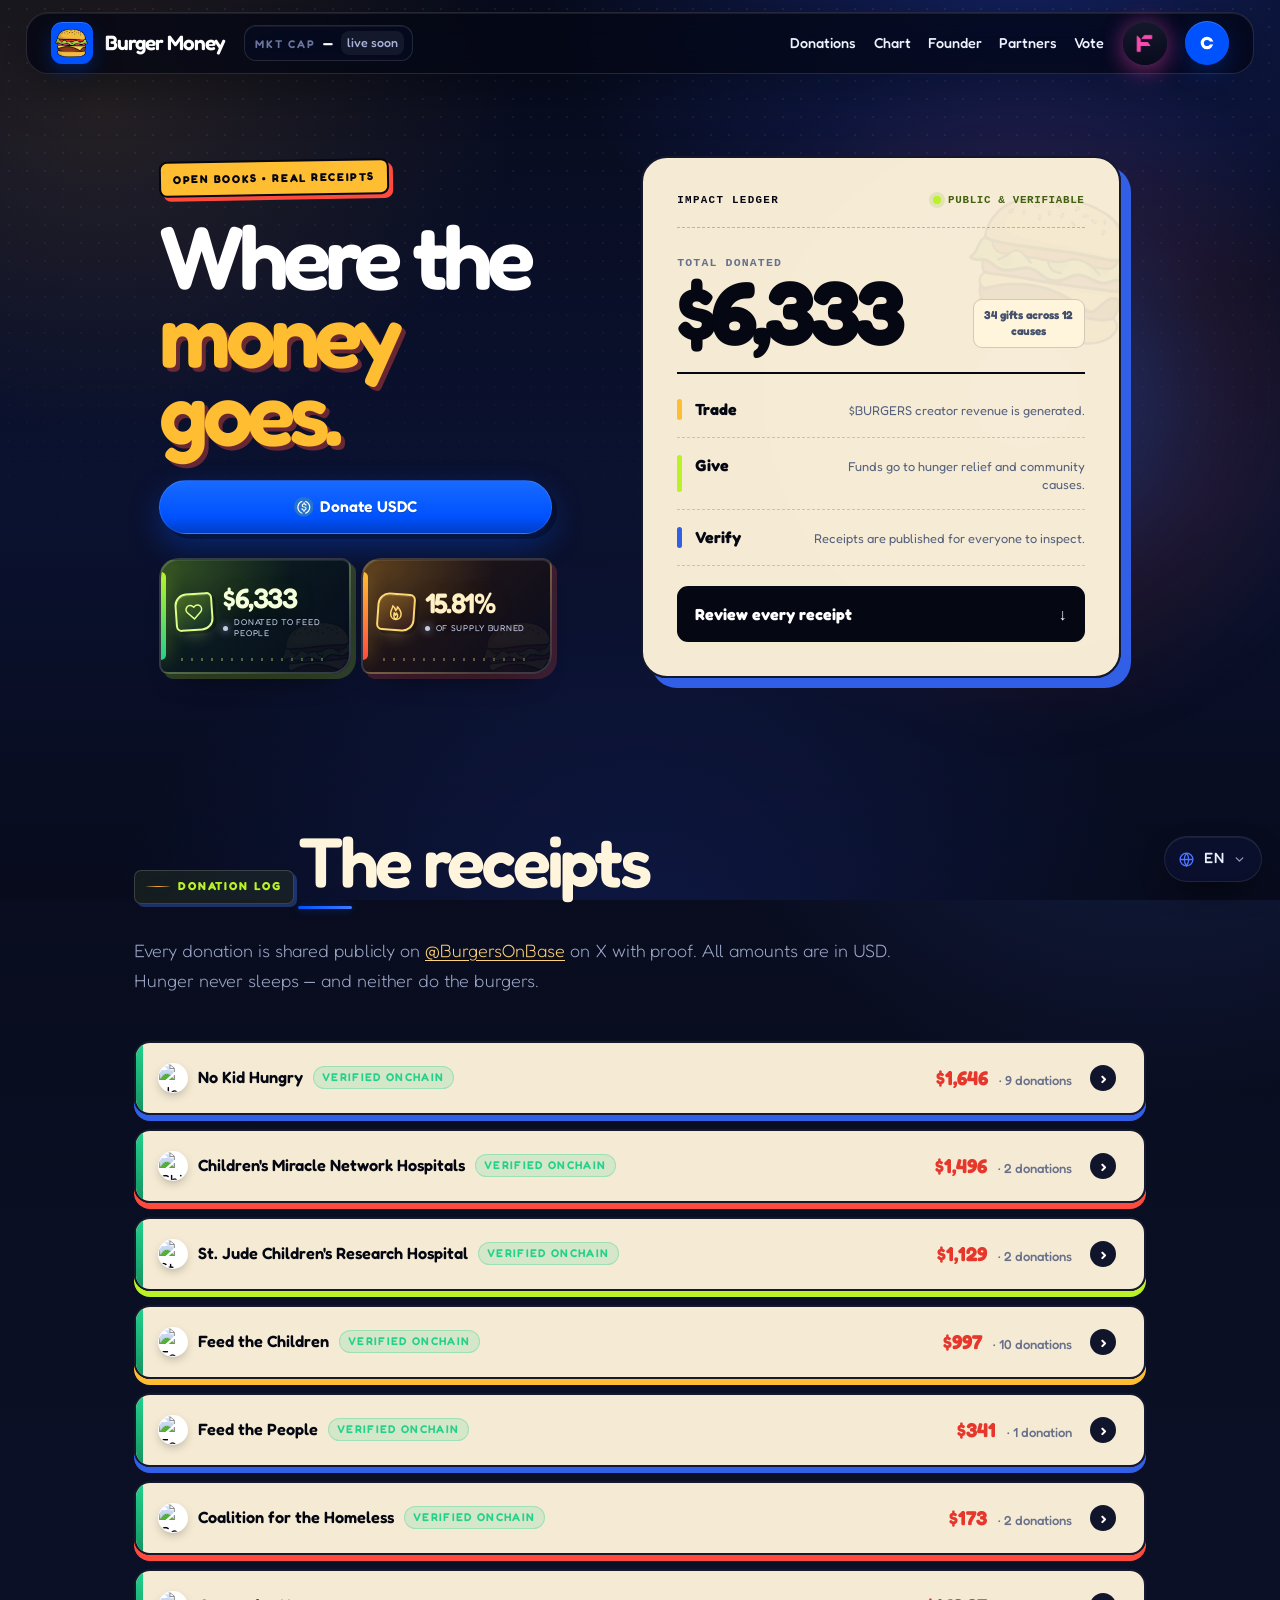
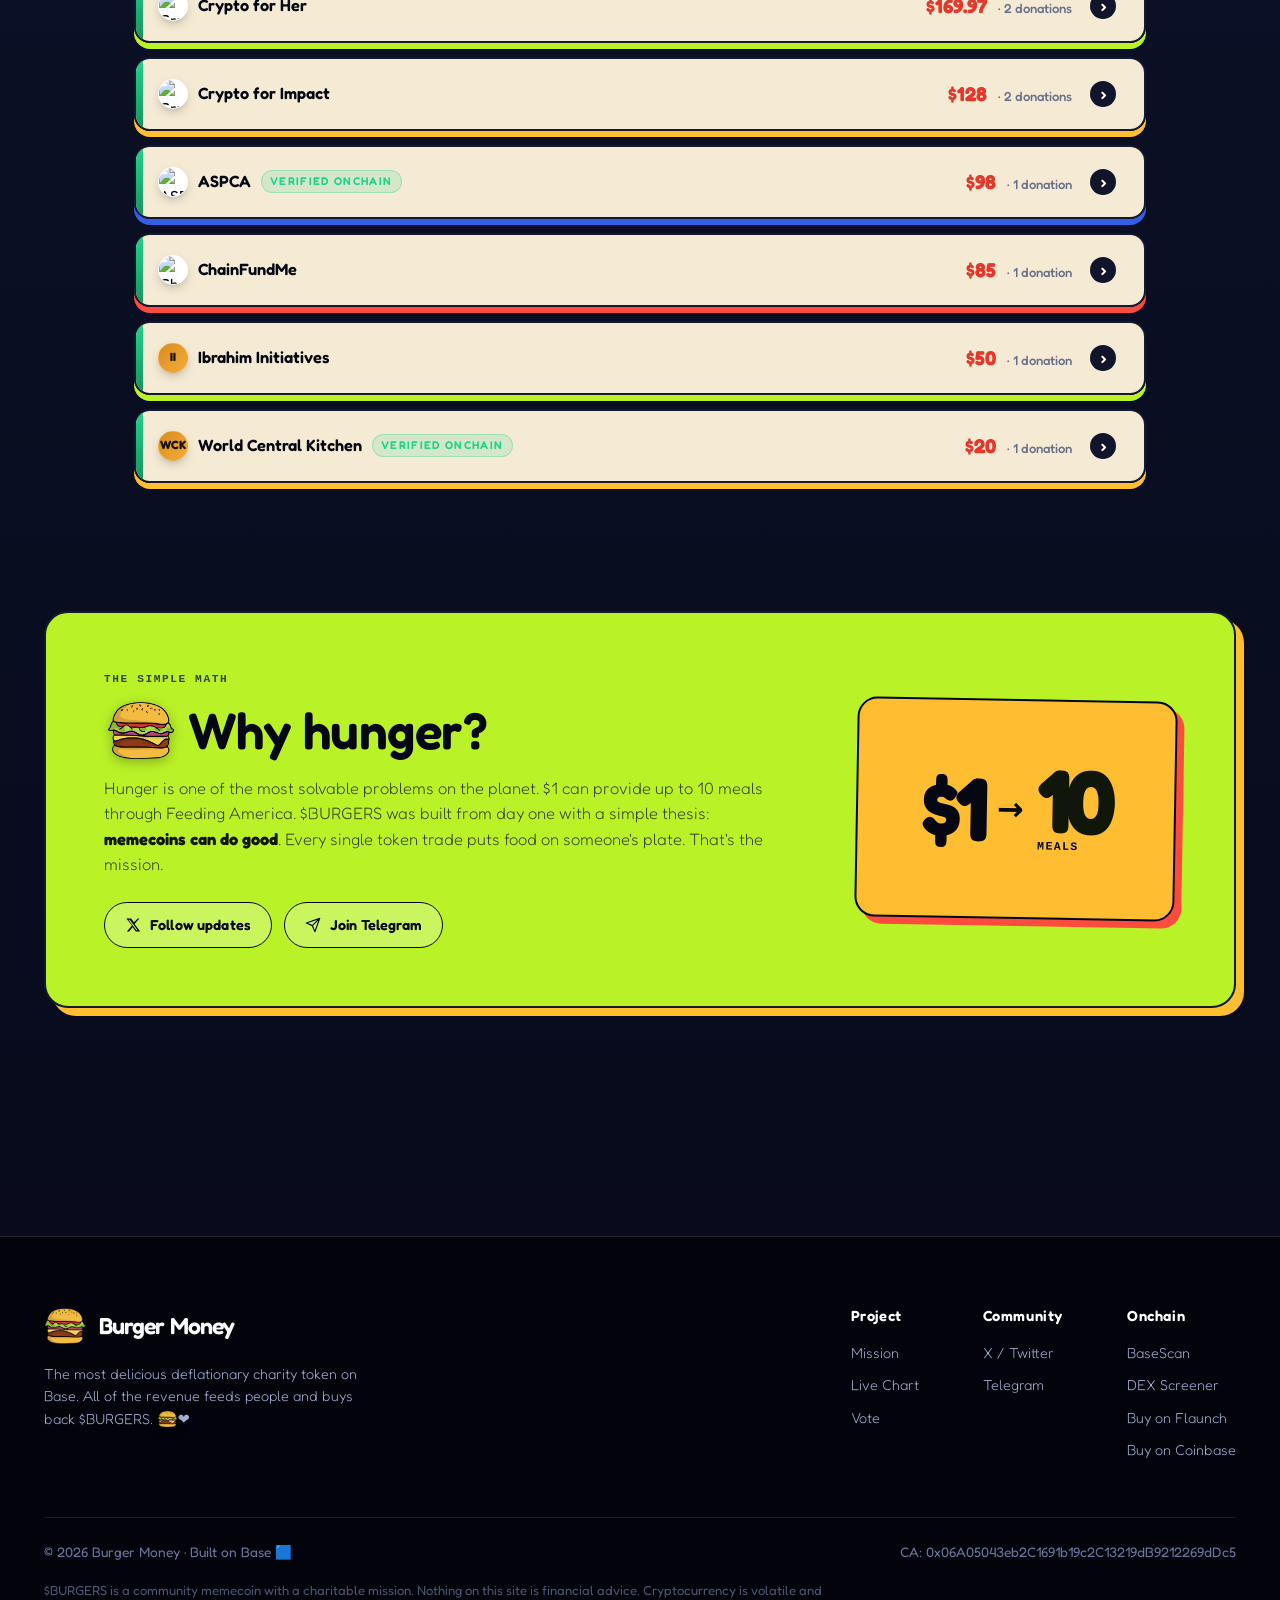
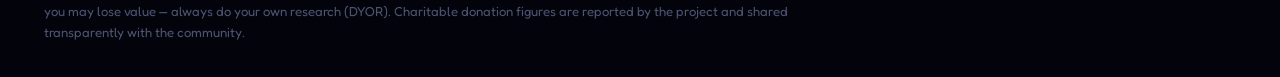
==== commit 48c59f31: "Add files via upload" ====
--- a/donations.html
+++ b/donations.html
@@ -846,7 +846,7 @@
         <div class="trust-row impact-metrics" aria-label="Burger Money impact to date">
           <div class="ti ti-donated">
             <span class="ti-icon" aria-hidden="true"><svg viewBox="0 0 24 24" width="22" height="22" fill="none" stroke="currentColor" stroke-width="2" stroke-linecap="round" stroke-linejoin="round"><path d="M20.84 4.61a5.5 5.5 0 0 0-7.78 0L12 5.67l-1.06-1.06a5.5 5.5 0 0 0-7.78 7.78l1.06 1.06L12 21.23l7.78-7.78 1.06-1.06a5.5 5.5 0 0 0 0-7.78z"/></svg></span>
-            <span class="ti-copy"><span class="n" id="heroDonated">$6,313</span><span class="l" data-i18n="trust_donated">Donated to feed people</span></span>
+            <span class="ti-copy"><span class="n" id="heroDonated">$6,333</span><span class="l" data-i18n="trust_donated">Donated to feed people</span></span>
           </div>
           <div class="ti ti-burned">
             <span class="ti-icon" aria-hidden="true"><svg viewBox="0 0 24 24" width="22" height="22" fill="none" stroke="currentColor" stroke-width="2" stroke-linecap="round" stroke-linejoin="round"><path d="M12 22c4.2 0 7-3.1 7-7.1 0-3.2-1.8-6.2-5.5-9.9.2 2.5-.7 4.1-2 5.2-.5-2.6-2.1-4.7-4.3-6.2.2 3.5-2.2 5.2-2.2 9.6C5 18.4 7.9 22 12 22Z"/><path d="M9.5 17.2c0 2 1 3.4 2.6 4.5 1.6-1.2 2.5-2.6 2.5-4.4 0-1.3-.6-2.5-1.8-3.8-.1 1.3-.7 2.1-1.3 2.7-.3-1.2-.9-2.2-1.8-3-.1 1.5-.2 2.5-.2 4Z"/></svg></span>
@@ -862,8 +862,8 @@
         </div>
         <div class="impact-ledger-total">
           <span>Total donated</span>
-          <strong>$6,313</strong>
-          <small>33 gifts across 11 causes</small>
+          <strong>$6,333</strong>
+          <small>34 gifts across 12 causes</small>
         </div>
         <ol class="impact-flow" aria-label="How Burger Money creates impact">
           <li><div><strong>Trade</strong><small>$BURGERS creator revenue is generated.</small></div></li>
@@ -1620,6 +1620,40 @@
                     View tweet →
                   </a>
                   <a class="don-link" href="https://basescan.org/tx/0xff091e5c26510f2b189f9aeb5aaafcb00a3100a7c23fb654ca47ea90fa0791d5" target="_blank" rel="noopener" style="color:var(--text-dim)">
+                    <svg viewBox="0 0 24 24" width="15" height="15" fill="none" stroke="currentColor" stroke-width="2" stroke-linecap="round" stroke-linejoin="round" aria-hidden="true"><circle cx="11" cy="11" r="8"/><path d="m21 21-4.35-4.35"/></svg>
+                    View on BaseScan →
+                  </a>
+                </div>
+              </li>
+            </ul>
+            </div>
+          </details>
+
+        <details class="card don-card reveal don-card--highlight">
+          <summary class="don-summary">
+            <div class="don-meta">
+              <span class="don-org-logo don-org-logo--placeholder" aria-hidden="true">WCK</span>
+              <span class="don-org">World Central Kitchen</span>
+              <span class="don-badge don-badge--green" data-i18n="d_verified">Verified onchain</span>
+            </div>
+            <div class="don-amount">$20 <span class="don-cumulative" data-i18n-count="d_donations" data-n="1">· 1 donation</span></div>
+              <span class="don-chevron" aria-hidden="true">›</span>
+            </summary>
+            <div class="don-body">
+            <p class="don-desc" data-i18n="d_org_wck">A nonprofit founded by chef José Andrés that serves fresh meals on the front lines of natural disasters, conflicts, and humanitarian crises around the world.</p>
+            <ul class="don-tx-list">
+              <li class="don-tx-item">
+                <div class="don-tx-head">
+                  <span class="don-tx-amount">$20</span>
+                  <span class="don-tx-date">Aug 31, 2026</span>
+                </div>
+                <p class="don-tx-note" data-i18n-tx="tx_direct" data-tx='{"val": "20 USDC", "from": "burgersonbase.base.eth", "label": "Burger Money: Deployer", "org": "World Central Kitchen"}'>20 USDC sent onchain from <em>burgersonbase.base.eth</em> (Burger Money: Deployer) directly to World Central Kitchen.</p>
+                <div class="don-actions">
+                  <a class="don-link" href="https://x.com/BurgersOnBase/status/2094556896023990662" target="_blank" rel="noopener">
+                    <svg viewBox="0 0 24 24" width="15" height="15" fill="currentColor" aria-hidden="true"><path d="M18.244 2.25h3.308l-7.227 8.26 8.502 11.24H16.17l-4.714-6.231-5.401 6.231H2.763l7.727-8.834L2 2.25h7.13l4.261 5.628 5.853-5.628Zm-1.161 17.52h1.833L7.084 4.126H5.117z"/></svg>
+                    View tweet →
+                  </a>
+                  <a class="don-link" href="https://basescan.org/tx/0x05caacf2becdf0b4d4e96272c8dd0129b9b39ebc0c15020071e010824488dce2" target="_blank" rel="noopener" style="color:var(--text-dim)">
                     <svg viewBox="0 0 24 24" width="15" height="15" fill="none" stroke="currentColor" stroke-width="2" stroke-linecap="round" stroke-linejoin="round" aria-hidden="true"><circle cx="11" cy="11" r="8"/><path d="m21 21-4.35-4.35"/></svg>
                     View on BaseScan →
                   </a>
@@ -1932,7 +1966,7 @@
    Ledger notes are rebuilt from templates: every figure, address, network and
    organisation name is substituted verbatim and is never translated.        --- */
 (function(){
-  var I18N={"nav_donations":{"en":"Donations","es":"Donaciones","zh":"捐赠","ja":"寄付","ko":"기부","pt":"Doações","fr":"Dons","ru":"Пожертвования","tr":"Bağışlar","vi":"Quyên góp","hi":"दान","de":"Spenden","id":"Donasi"},"nav_chart":{"en":"Chart","es":"Gráfico","zh":"行情","ja":"チャート","ko":"차트","pt":"Gráfico","fr":"Graphique","ru":"График","tr":"Grafik","vi":"Biểu đồ","hi":"चार्ट","de":"Chart","id":"Grafik"},"nav_founder":{"en":"Founder","es":"Fundador","zh":"创始人","ja":"創設者","ko":"창립자","pt":"Fundador","fr":"Fondateur","ru":"Основатель","tr":"Kurucu","vi":"Nhà sáng lập","hi":"संस्थापक","de":"Gründer","id":"Pendiri"},"nav_community":{"en":"Community","es":"Comunidad","zh":"社区","ja":"コミュニティ","ko":"커뮤니티","pt":"Comunidade","fr":"Communauté","ru":"Сообщество","tr":"Topluluk","vi":"Cộng đồng","hi":"समुदाय","de":"Community","id":"Komunitas"},"nav_partners":{"en":"Partners","es":"Socios","zh":"合作伙伴","ja":"パートナー","ko":"파트너","pt":"Parceiros","fr":"Partenaires","ru":"Партнёры","tr":"Ortaklar","vi":"Đối tác","hi":"साझेदार","de":"Partner","id":"Mitra"},"nav_mktcap":{"en":"MKT CAP","es":"CAP. MERCADO","zh":"市值","ja":"時価総額","ko":"시가총액","pt":"CAP. MERCADO","fr":"CAPITALISATION","ru":"КАПИТАЛИЗАЦИЯ","tr":"PİYASA DEĞERİ","vi":"VỐN HÓA","hi":"मार्केट कैप","de":"MARKTKAP.","id":"KAP. PASAR"},"btn_buyFlaunch":{"en":"Buy on Flaunch","es":"Comprar en Flaunch","zh":"在 Flaunch 购买","ja":"Flaunch で購入","ko":"Flaunch에서 구매","pt":"Comprar na Flaunch","fr":"Acheter sur Flaunch","ru":"Купить на Flaunch","tr":"Flaunch'ta al","vi":"Mua trên Flaunch","hi":"Flaunch पर खरीदें","de":"Auf Flaunch kaufen","id":"Beli di Flaunch"},"btn_buyCoinbase":{"en":"Buy on Coinbase","es":"Comprar en Coinbase","zh":"在 Coinbase 购买","ja":"Coinbase で購入","ko":"Coinbase에서 구매","pt":"Comprar na Coinbase","fr":"Acheter sur Coinbase","ru":"Купить на Coinbase","tr":"Coinbase'ten al","vi":"Mua trên Coinbase","hi":"Coinbase पर खरीदें","de":"Auf Coinbase kaufen","id":"Beli di Coinbase"},"btn_viewChart":{"en":"View Chart","es":"Ver gráfico","zh":"查看行情","ja":"チャートを見る","ko":"차트 보기","pt":"Ver gráfico","fr":"Voir le graphique","ru":"Смотреть график","tr":"Grafiği gör","vi":"Xem biểu đồ","hi":"चार्ट देखें","de":"Chart ansehen","id":"Lihat grafik"},"btn_donateUsdc":{"en":"Donate USDC","es":"Donar USDC","zh":"捐赠 USDC","ja":"USDC を寄付","ko":"USDC 기부","pt":"Doar USDC","fr":"Faire un don en USDC","ru":"Пожертвовать USDC","tr":"USDC bağışla","vi":"Quyên góp USDC","hi":"USDC दान करें","de":"USDC spenden","id":"Donasi USDC"},"trust_donated":{"en":"Donated to feed people","es":"Donado para alimentar personas","zh":"已捐赠用于供餐","ja":"食事提供のための寄付額","ko":"식사 지원에 기부됨","pt":"Doado para alimentar pessoas","fr":"Donné pour nourrir des gens","ru":"Пожертвовано на еду","tr":"İnsanları doyurmak için bağışlandı","vi":"Đã quyên góp để nuôi mọi người","hi":"लोगों को भोजन देने हेतु दान","de":"Gespendet, um Menschen zu ernähren","id":"Didonasikan untuk memberi makan"},"trust_burned":{"en":"Of supply burned","es":"Del suministro quemado","zh":"供应量已销毁","ja":"供給量のうち焼却済み","ko":"공급량 소각됨","pt":"Do fornecimento queimado","fr":"De l'offre brûlée","ru":"От предложения сожжено","tr":"Arzın yakılan kısmı","vi":"Nguồn cung đã đốt","hi":"सप्लाई जलाई गई","de":"Des Angebots verbrannt","id":"Dari pasokan dibakar"},"foot_project":{"en":"Project","es":"Proyecto","zh":"项目","ja":"プロジェクト","ko":"프로젝트","pt":"Projeto","fr":"Projet","ru":"Проект","tr":"Proje","vi":"Dự án","hi":"परियोजना","de":"Projekt","id":"Proyek"},"foot_mission":{"en":"Mission","es":"Misión","zh":"使命","ja":"ミッション","ko":"미션","pt":"Missão","fr":"Mission","ru":"Миссия","tr":"Misyon","vi":"Sứ mệnh","hi":"मिशन","de":"Mission","id":"Misi"},"foot_livechart":{"en":"Live Chart","es":"Gráfico en vivo","zh":"实时行情","ja":"ライブチャート","ko":"실시간 차트","pt":"Gráfico ao vivo","fr":"Graphique en direct","ru":"Живой график","tr":"Canlı grafik","vi":"Biểu đồ trực tiếp","hi":"लाइव चार्ट","de":"Live-Chart","id":"Grafik langsung"},"foot_onchain":{"en":"Onchain","es":"Onchain","zh":"链上","ja":"オンチェーン","ko":"온체인","pt":"Onchain","fr":"Onchain","ru":"Ончейн","tr":"Zincir üstü","vi":"Onchain","hi":"ऑनचेन","de":"Onchain","id":"Onchain"},"foot_copy_base":{"en":"© 2026 Burger Money · Built on Base 🟦","es":"© 2026 Burger Money · Construido en Base 🟦","zh":"© 2026 Burger Money · 构建于 Base 🟦","ja":"© 2026 Burger Money · Base 上で構築 🟦","ko":"© 2026 Burger Money · Base에서 제작 🟦","pt":"© 2026 Burger Money · Construído na Base 🟦","fr":"© 2026 Burger Money · Construit sur Base 🟦","ru":"© 2026 Burger Money · Создано на Base 🟦","tr":"© 2026 Burger Money · Base üzerinde inşa edildi 🟦","vi":"© 2026 Burger Money · Xây dựng trên Base 🟦","hi":"© 2026 Burger Money · Base पर निर्मित 🟦","de":"© 2026 Burger Money · Auf Base gebaut 🟦","id":"© 2026 Burger Money · Dibangun di Base 🟦"},"foot_disc":{"en":"$BURGERS is a community memecoin with a charitable mission. Nothing on this site is financial advice. Cryptocurrency is volatile and you may lose value — always do your own research (DYOR). Charitable donation figures are reported by the project and shared transparently with the community.","es":"$BURGERS es una memecoin comunitaria con una misión benéfica. Nada en este sitio constituye asesoramiento financiero. Las criptomonedas son volátiles y puedes perder valor — investiga siempre por tu cuenta (DYOR). Las cifras de donaciones son reportadas por el proyecto y compartidas de forma transparente con la comunidad.","zh":"$BURGERS 是一个带有慈善使命的社区迷因币。本网站的任何内容均不构成财务建议。加密货币波动剧烈，您可能会遭受损失 —— 请务必自行研究（DYOR）。慈善捐赠数据由项目方报告，并透明地与社区共享。","ja":"$BURGERS は慈善的使命を持つコミュニティミームコインです。本サイトの内容はいずれも financial advice ではありません。暗号資産は変動が大きく、価値を失う可能性があります —— 必ずご自身で調査してください（DYOR）。寄付額はプロジェクトが報告し、コミュニティに透明に共有されます。","ko":"$BURGERS는 자선 사명을 가진 커뮤니티 밈코인입니다. 이 사이트의 어떤 내용도 금융 조언이 아닙니다. 암호화폐는 변동성이 크며 손실이 발생할 수 있습니다 — 항상 스스로 조사하세요(DYOR). 기부 금액은 프로젝트가 보고하며 커뮤니티에 투명하게 공유됩니다.","pt":"$BURGERS é uma memecoin comunitária com missão beneficente. Nada neste site constitui aconselhamento financeiro. Criptomoedas são voláteis e você pode perder valor — sempre faça sua própria pesquisa (DYOR). Os valores de doação são informados pelo projeto e compartilhados de forma transparente com a comunidade.","fr":"$BURGERS est un memecoin communautaire à vocation caritative. Rien sur ce site ne constitue un conseil financier. Les cryptomonnaies sont volatiles et vous pouvez perdre de la valeur — faites toujours vos propres recherches (DYOR). Les montants des dons sont communiqués par le projet et partagés en toute transparence avec la communauté.","ru":"$BURGERS — это community-мемкоин с благотворительной миссией. Ничто на этом сайте не является финансовым советом. Криптовалюта волатильна, и вы можете потерять средства — всегда проводите собственное исследование (DYOR). Суммы пожертвований сообщаются проектом и прозрачно публикуются для сообщества.","tr":"$BURGERS, hayır amaçlı bir topluluk memecoin'idir. Bu sitedeki hiçbir şey finansal tavsiye değildir. Kripto para oynaktır ve değer kaybedebilirsiniz — daima kendi araştırmanızı yapın (DYOR). Bağış rakamları proje tarafından bildirilir ve toplulukla şeffaf biçimde paylaşılır.","vi":"$BURGERS là một memecoin cộng đồng với sứ mệnh từ thiện. Không nội dung nào trên trang này là lời khuyên tài chính. Tiền mã hóa biến động mạnh và bạn có thể mất giá trị — hãy luôn tự nghiên cứu (DYOR). Số liệu quyên góp do dự án báo cáo và được chia sẻ minh bạch với cộng đồng.","hi":"$BURGERS एक सामुदायिक मीमकॉइन है जिसका उद्देश्य परोपकार है। इस साइट पर कुछ भी वित्तीय सलाह नहीं है। क्रिप्टोकरेंसी अस्थिर होती है और आपका मूल्य घट सकता है — हमेशा स्वयं शोध करें (DYOR)। दान के आँकड़े परियोजना द्वारा बताए जाते हैं और समुदाय के साथ पारदर्शी रूप से साझा किए जाते हैं।","de":"$BURGERS ist ein Community-Memecoin mit wohltätiger Mission. Nichts auf dieser Seite ist eine Finanzberatung. Kryptowährungen sind volatil und du kannst Wert verlieren — mach immer deine eigene Recherche (DYOR). Die Spendenbeträge werden vom Projekt gemeldet und transparent mit der Community geteilt.","id":"$BURGERS adalah memecoin komunitas dengan misi amal. Tidak ada apa pun di situs ini yang merupakan nasihat keuangan. Kripto sangat fluktuatif dan Anda bisa kehilangan nilai — selalu lakukan riset sendiri (DYOR). Angka donasi dilaporkan oleh proyek dan dibagikan secara transparan kepada komunitas."},"foot_tagline_base":{"en":"The most delicious deflationary charity token on Base. Revenue comes only from Uniswap LP fees — it feeds people and buys back $BURGERS. <i class=\"logo-img brand-logo-inline\" role=\"img\" aria-label=\"Burger Money logo\"></i>❤️","es":"El token benéfico deflacionario más delicioso de Base. Los ingresos provienen solo de las comisiones de LP de Uniswap — alimentan personas y recompran $BURGERS. <i class=\"logo-img brand-logo-inline\" role=\"img\" aria-label=\"Burger Money logo\"></i>❤️","zh":"Base 上最美味的通缩慈善代币。收入仅来自 Uniswap LP 手续费 —— 用于供餐并回购 $BURGERS。<i class=\"logo-img brand-logo-inline\" role=\"img\" aria-label=\"Burger Money logo\"></i>❤️","ja":"Base で最も美味しいデフレ型チャリティトークン。収益は Uniswap の LP 手数料のみから生まれ、食事提供と $BURGERS の買い戻しに使われます。<i class=\"logo-img brand-logo-inline\" role=\"img\" aria-label=\"Burger Money logo\"></i>❤️","ko":"Base에서 가장 맛있는 디플레이션 자선 토큰. 수익은 오직 Uniswap LP 수수료에서 나오며, 사람들을 먹이고 $BURGERS를 재매입합니다. <i class=\"logo-img brand-logo-inline\" role=\"img\" aria-label=\"Burger Money logo\"></i>❤️","pt":"O token beneficente deflacionário mais delicioso da Base. A receita vem apenas das taxas de LP da Uniswap — alimenta pessoas e recompra $BURGERS. <i class=\"logo-img brand-logo-inline\" role=\"img\" aria-label=\"Burger Money logo\"></i>❤️","fr":"Le token caritatif déflationniste le plus savoureux de Base. Les revenus proviennent uniquement des frais de LP Uniswap — ils nourrissent des gens et rachètent des $BURGERS. <i class=\"logo-img brand-logo-inline\" role=\"img\" aria-label=\"Burger Money logo\"></i>❤️","ru":"Самый вкусный дефляционный благотворительный токен на Base. Доход поступает только с комиссий LP на Uniswap — он кормит людей и выкупает $BURGERS. <i class=\"logo-img brand-logo-inline\" role=\"img\" aria-label=\"Burger Money logo\"></i>❤️","tr":"Base'in en lezzetli deflasyonist hayır tokeni. Gelir yalnızca Uniswap LP ücretlerinden gelir — insanları doyurur ve $BURGERS geri alır. <i class=\"logo-img brand-logo-inline\" role=\"img\" aria-label=\"Burger Money logo\"></i>❤️","vi":"Token từ thiện giảm phát ngon nhất trên Base. Doanh thu chỉ đến từ phí LP Uniswap — nuôi mọi người và mua lại $BURGERS. <i class=\"logo-img brand-logo-inline\" role=\"img\" aria-label=\"Burger Money logo\"></i>❤️","hi":"Base का सबसे स्वादिष्ट अपस्फीतिकारी चैरिटी टोकन। आय केवल Uniswap LP फ़ीस से आती है — यह लोगों को भोजन देती है और $BURGERS की पुनर्खरीद करती है। <i class=\"logo-img brand-logo-inline\" role=\"img\" aria-label=\"Burger Money logo\"></i>❤️","de":"Der leckerste deflationäre Charity-Token auf Base. Die Einnahmen stammen ausschließlich aus Uniswap-LP-Gebühren — sie ernähren Menschen und kaufen $BURGERS zurück. <i class=\"logo-img brand-logo-inline\" role=\"img\" aria-label=\"Burger Money logo\"></i>❤️","id":"Token amal deflasi terlezat di Base. Pendapatan hanya berasal dari biaya LP Uniswap — memberi makan orang dan membeli kembali $BURGERS. <i class=\"logo-img brand-logo-inline\" role=\"img\" aria-label=\"Burger Money logo\"></i>❤️"},"lang_name":{"en":"English","es":"Español","zh":"中文","ja":"日本語","ko":"한국어","pt":"Português","fr":"Français","ru":"Русский","tr":"Türkçe","vi":"Tiếng Việt","hi":"हिन्दी","de":"Deutsch","id":"Bahasa Indonesia"},"d_eyebrow":{"en":"Transparency &middot; Onchain","es":"Transparencia &middot; Onchain","zh":"透明 &middot; 链上","ja":"透明性 &middot; オンチェーン","ko":"투명성 &middot; 온체인","pt":"Transparência &middot; Onchain","fr":"Transparence &middot; Onchain","ru":"Прозрачность &middot; Ончейн","tr":"Şeffaflık &middot; Zincir üstü","vi":"Minh bạch &middot; Onchain","hi":"पारदर्शिता &middot; ऑनचेन","de":"Transparenz &middot; Onchain","id":"Transparansi &middot; Onchain"},"d_title":{"en":"Where the<br><span class=\"title-accent\">money goes.</span>","es":"A dónde va<br><span class=\"title-accent\">el dinero.</span>","zh":"钱都<br><span class=\"title-accent\">去了哪里。</span>","ja":"お金の<br><span class=\"title-accent\">行き先。</span>","ko":"돈이<br><span class=\"title-accent\">가는 곳.</span>","pt":"Para onde<br><span class=\"title-accent\">o dinheiro vai.</span>","fr":"Où va<br><span class=\"title-accent\">l'argent.</span>","ru":"Куда идут<br><span class=\"title-accent\">деньги.</span>","tr":"Para<br><span class=\"title-accent\">nereye gidiyor.</span>","vi":"Tiền<br><span class=\"title-accent\">đi về đâu.</span>","hi":"पैसा<br><span class=\"title-accent\">कहाँ जाता है।</span>","de":"Wohin das<br><span class=\"title-accent\">Geld fließt.</span>","id":"Ke mana<br><span class=\"title-accent\">uangnya pergi.</span>"},"d_real_eyebrow":{"en":"Real World &middot; Offchain","es":"Mundo real &middot; Offchain","zh":"现实世界 &middot; 链下","ja":"現実世界 &middot; オフチェーン","ko":"현실 세계 &middot; 오프체인","pt":"Mundo real &middot; Offchain","fr":"Monde réel &middot; Offchain","ru":"Реальный мир &middot; Офчейн","tr":"Gerçek dünya &middot; Zincir dışı","vi":"Thế giới thực &middot; Offchain","hi":"वास्तविक दुनिया &middot; ऑफचेन","de":"Reale Welt &middot; Offchain","id":"Dunia nyata &middot; Offchain"},"d_real_sub":{"en":"<strong>What the on-chain receipts look like offchain.</strong> Direct meal outreach funded by $BURGERS creator revenue.","es":"<strong>Cómo se ven los recibos onchain fuera de la cadena.</strong> Entrega directa de comidas financiada con los ingresos del creador de $BURGERS.","zh":"<strong>链上收据在现实世界中的样子。</strong>由 $BURGERS 创作者收入资助的直接送餐行动。","ja":"<strong>オンチェーンの記録が現実ではどう見えるか。</strong>$BURGERS のクリエイター収益で賄われた、直接の食事支援です。","ko":"<strong>온체인 영수증이 현실에서는 어떤 모습인지.</strong> $BURGERS 창작자 수익으로 진행한 직접 식사 지원입니다.","pt":"<strong>Como os recibos onchain se parecem fora da cadeia.</strong> Distribuição direta de refeições financiada pela receita do criador do $BURGERS.","fr":"<strong>À quoi ressemblent les reçus onchain dans le monde réel.</strong> Distribution directe de repas financée par les revenus du créateur de $BURGERS.","ru":"<strong>Как ончейн-квитанции выглядят в реальной жизни.</strong> Прямая раздача еды, оплаченная доходом создателя $BURGERS.","tr":"<strong>Zincir üstü makbuzların zincir dışında nasıl göründüğü.</strong> $BURGERS üretici geliriyle finanse edilen doğrudan yemek dağıtımı.","vi":"<strong>Những biên nhận onchain trông ra sao ngoài đời.</strong> Hoạt động phát bữa ăn trực tiếp được tài trợ bằng doanh thu người tạo $BURGERS.","hi":"<strong>ऑनचेन रसीदें ऑफचेन कैसी दिखती हैं।</strong> $BURGERS क्रिएटर आय से वित्तपोषित सीधा भोजन वितरण।","de":"<strong>Wie die Onchain-Belege offchain aussehen.</strong> Direkte Essensausgabe, finanziert aus den Creator-Einnahmen von $BURGERS.","id":"<strong>Seperti apa bukti onchain terlihat di dunia nyata.</strong> Penyaluran makanan langsung yang didanai pendapatan kreator $BURGERS."},"d_log_eyebrow":{"en":"Donation log","es":"Registro de donaciones","zh":"捐赠记录","ja":"寄付ログ","ko":"기부 기록","pt":"Registro de doações","fr":"Journal des dons","ru":"Журнал пожертвований","tr":"Bağış kaydı","vi":"Nhật ký quyên góp","hi":"दान लॉग","de":"Spendenprotokoll","id":"Catatan donasi"},"d_receipts_title":{"en":"The receipts","es":"Los recibos","zh":"收据","ja":"レシート","ko":"영수증","pt":"Os recibos","fr":"Les reçus","ru":"Квитанции","tr":"Makbuzlar","vi":"Biên nhận","hi":"रसीदें","de":"Die Belege","id":"Bukti"},"d_verified":{"en":"Verified onchain","es":"Verificado onchain","zh":"链上已核实","ja":"オンチェーンで検証済み","ko":"온체인 검증됨","pt":"Verificado onchain","fr":"Vérifié onchain","ru":"Проверено ончейн","tr":"Zincir üstünde doğrulandı","vi":"Đã xác minh onchain","hi":"ऑनचेन सत्यापित","de":"Onchain verifiziert","id":"Terverifikasi onchain"},"d_donations":{"en":{"one":"donation","other":"donations"},"es":{"one":"donación","other":"donaciones"},"pt":{"one":"doação","other":"doações"},"fr":{"one":"don","other":"dons"},"de":{"one":"Spende","other":"Spenden"},"hi":{"one":"दान","other":"दान"},"ru":{"one":"пожертвование","few":"пожертвования","many":"пожертвований"},"zh":{"other":"笔捐赠"},"ja":{"other":"件の寄付"},"ko":{"other":"건의 기부"},"vi":{"other":"lượt quyên góp"},"id":{"other":"donasi"},"tr":{"other":"bağış"}},"d_why_title":{"en":"<i class=\"logo-img brand-logo-inline\" role=\"img\" aria-label=\"Burger Money logo\"></i> Why hunger?","es":"<i class=\"logo-img brand-logo-inline\" role=\"img\" aria-label=\"Burger Money logo\"></i> ¿Por qué el hambre?","zh":"<i class=\"logo-img brand-logo-inline\" role=\"img\" aria-label=\"Burger Money logo\"></i> 为什么是饥饿？","ja":"<i class=\"logo-img brand-logo-inline\" role=\"img\" aria-label=\"Burger Money logo\"></i> なぜ飢餓なのか？","ko":"<i class=\"logo-img brand-logo-inline\" role=\"img\" aria-label=\"Burger Money logo\"></i> 왜 기아인가요?","pt":"<i class=\"logo-img brand-logo-inline\" role=\"img\" aria-label=\"Burger Money logo\"></i> Por que a fome?","fr":"<i class=\"logo-img brand-logo-inline\" role=\"img\" aria-label=\"Burger Money logo\"></i> Pourquoi la faim ?","ru":"<i class=\"logo-img brand-logo-inline\" role=\"img\" aria-label=\"Burger Money logo\"></i> Почему голод?","tr":"<i class=\"logo-img brand-logo-inline\" role=\"img\" aria-label=\"Burger Money logo\"></i> Neden açlık?","vi":"<i class=\"logo-img brand-logo-inline\" role=\"img\" aria-label=\"Burger Money logo\"></i> Vì sao là nạn đói?","hi":"<i class=\"logo-img brand-logo-inline\" role=\"img\" aria-label=\"Burger Money logo\"></i> भूख ही क्यों?","de":"<i class=\"logo-img brand-logo-inline\" role=\"img\" aria-label=\"Burger Money logo\"></i> Warum Hunger?","id":"<i class=\"logo-img brand-logo-inline\" role=\"img\" aria-label=\"Burger Money logo\"></i> Mengapa kelaparan?"},"d_follow":{"en":"Follow updates","es":"Seguir novedades","zh":"关注更新","ja":"最新情報をフォロー","ko":"업데이트 팔로우","pt":"Acompanhar novidades","fr":"Suivre les actualités","ru":"Следить за обновлениями","tr":"Güncellemeleri takip et","vi":"Theo dõi cập nhật","hi":"अपडेट फ़ॉलो करें","de":"Updates folgen","id":"Ikuti pembaruan"},"d_tg_join":{"en":"Join Telegram","es":"Unirse a Telegram","zh":"加入 Telegram","ja":"Telegram に参加","ko":"Telegram 참여","pt":"Entrar no Telegram","fr":"Rejoindre Telegram","ru":"Присоединиться в Telegram","tr":"Telegram'a katıl","vi":"Tham gia Telegram","hi":"Telegram से जुड़ें","de":"Telegram beitreten","id":"Gabung Telegram"},"tx_approx_at":{"en":"(≈{usd} at the time)","es":"(≈{usd} en ese momento)","zh":"（当时约合 {usd}）","ja":"（当時 約{usd}）","ko":"(당시 약 {usd})","pt":"(≈{usd} na época)","fr":"(≈{usd} à l'époque)","ru":"(≈{usd} на тот момент)","tr":"(o an ≈{usd})","vi":"(≈{usd} vào thời điểm đó)","hi":"(उस समय ≈{usd})","de":"(≈{usd} zu dem Zeitpunkt)","id":"(≈{usd} saat itu)"},"tx_approx_paren":{"en":"({usd})","es":"({usd})","zh":"（{usd}）","ja":"（{usd}）","ko":"({usd})","pt":"({usd})","fr":"({usd})","ru":"({usd})","tr":"({usd})","vi":"({usd})","hi":"({usd})","de":"({usd})","id":"({usd})"},"tx_direct":{"en":"{amt} sent onchain from <em>{from}</em> ({label}) directly to {org}.","es":"{amt} enviados onchain desde <em>{from}</em> ({label}) directamente a {org}.","zh":"{amt} 已从 <em>{from}</em>（{label}）在链上直接发送至 {org}。","ja":"{amt} を <em>{from}</em>（{label}）からオンチェーンで {org} へ直接送金しました。","ko":"{amt}를 <em>{from}</em>({label})에서 온체인으로 {org}에 직접 보냈습니다.","pt":"{amt} enviados onchain de <em>{from}</em> ({label}) diretamente para {org}.","fr":"{amt} envoyés onchain depuis <em>{from}</em> ({label}) directement à {org}.","ru":"{amt} отправлено ончейн с <em>{from}</em> ({label}) напрямую в {org}.","tr":"{amt}, <em>{from}</em> ({label}) adresinden zincir üstünde doğrudan {org} kuruluşuna gönderildi.","vi":"{amt} đã được gửi onchain từ <em>{from}</em> ({label}) trực tiếp đến {org}.","hi":"{amt} <em>{from}</em> ({label}) से ऑनचेन सीधे {org} को भेजे गए।","de":"{amt} onchain von <em>{from}</em> ({label}) direkt an {org} gesendet.","id":"{amt} dikirim onchain dari <em>{from}</em> ({label}) langsung ke {org}."},"tx_from_to":{"en":"{amt} sent onchain from <em>{from}</em> ({label}) to {org}.","es":"{amt} enviados onchain desde <em>{from}</em> ({label}) a {org}.","zh":"{amt} 已从 <em>{from}</em>（{label}）在链上发送至 {org}。","ja":"{amt} を <em>{from}</em>（{label}）からオンチェーンで {org} へ送金しました。","ko":"{amt}를 <em>{from}</em>({label})에서 온체인으로 {org}에 보냈습니다.","pt":"{amt} enviados onchain de <em>{from}</em> ({label}) para {org}.","fr":"{amt} envoyés onchain depuis <em>{from}</em> ({label}) à {org}.","ru":"{amt} отправлено ончейн с <em>{from}</em> ({label}) в {org}.","tr":"{amt}, <em>{from}</em> ({label}) adresinden zincir üstünde {org} kuruluşuna gönderildi.","vi":"{amt} đã được gửi onchain từ <em>{from}</em> ({label}) đến {org}.","hi":"{amt} <em>{from}</em> ({label}) से ऑनचेन {org} को भेजे गए।","de":"{amt} onchain von <em>{from}</em> ({label}) an {org} gesendet.","id":"{amt} dikirim onchain dari <em>{from}</em> ({label}) ke {org}."},"tx_on_to":{"en":"{amt} sent onchain on <em>{net}</em> to {org}.","es":"{amt} enviados onchain en <em>{net}</em> a {org}.","zh":"{amt} 已在 <em>{net}</em> 上链上发送至 {org}。","ja":"{amt} を <em>{net}</em> 上でオンチェーン送金し、{org} へ届けました。","ko":"{amt}를 <em>{net}</em>에서 온체인으로 {org}에 보냈습니다.","pt":"{amt} enviados onchain na <em>{net}</em> para {org}.","fr":"{amt} envoyés onchain sur <em>{net}</em> à {org}.","ru":"{amt} отправлено ончейн в сети <em>{net}</em> в {org}.","tr":"{amt}, <em>{net}</em> üzerinde zincir üstünde {org} kuruluşuna gönderildi.","vi":"{amt} đã được gửi onchain trên <em>{net}</em> đến {org}.","hi":"{amt} <em>{net}</em> पर ऑनचेन {org} को भेजे गए।","de":"{amt} onchain auf <em>{net}</em> an {org} gesendet.","id":"{amt} dikirim onchain di <em>{net}</em> ke {org}."},"tx_on_from_to":{"en":"{amt} sent onchain on <em>{net}</em> from <em>{from}</em> ({label}) to {org}.","es":"{amt} enviados onchain en <em>{net}</em> desde <em>{from}</em> ({label}) a {org}.","zh":"{amt} 已在 <em>{net}</em> 上从 <em>{from}</em>（{label}）链上发送至 {org}。","ja":"{amt} を <em>{net}</em> 上で <em>{from}</em>（{label}）からオンチェーン送金し、{org} へ届けました。","ko":"{amt}를 <em>{net}</em>에서 <em>{from}</em>({label})으로부터 온체인으로 {org}에 보냈습니다.","pt":"{amt} enviados onchain na <em>{net}</em> de <em>{from}</em> ({label}) para {org}.","fr":"{amt} envoyés onchain sur <em>{net}</em> depuis <em>{from}</em> ({label}) à {org}.","ru":"{amt} отправлено ончейн в сети <em>{net}</em> с <em>{from}</em> ({label}) в {org}.","tr":"{amt}, <em>{net}</em> üzerinde <em>{from}</em> ({label}) adresinden zincir üstünde {org} kuruluşuna gönderildi.","vi":"{amt} đã được gửi onchain trên <em>{net}</em> từ <em>{from}</em> ({label}) đến {org}.","hi":"{amt} <em>{net}</em> पर <em>{from}</em> ({label}) से ऑनचेन {org} को भेजे गए।","de":"{amt} onchain auf <em>{net}</em> von <em>{from}</em> ({label}) an {org} gesendet.","id":"{amt} dikirim onchain di <em>{net}</em> dari <em>{from}</em> ({label}) ke {org}."},"tx_via":{"en":"{amt} sent onchain via <em>{via}</em> — authorized by <em>{from}</em> ({label}) and relayed to {org} by a facilitator.","es":"{amt} enviados onchain vía <em>{via}</em> — autorizados por <em>{from}</em> ({label}) y retransmitidos a {org} por un facilitador.","zh":"{amt} 通过 <em>{via}</em> 在链上发送 —— 由 <em>{from}</em>（{label}）授权，并由中继方转交至 {org}。","ja":"{amt} を <em>{via}</em> 経由でオンチェーン送金 —— <em>{from}</em>（{label}）が承認し、ファシリテーターが {org} へ中継しました。","ko":"{amt}를 <em>{via}</em>를 통해 온체인으로 전송 — <em>{from}</em>({label})이 승인했고 중계자가 {org}에 전달했습니다.","pt":"{amt} enviados onchain via <em>{via}</em> — autorizados por <em>{from}</em> ({label}) e repassados a {org} por um facilitador.","fr":"{amt} envoyés onchain via <em>{via}</em> — autorisés par <em>{from}</em> ({label}) et relayés à {org} par un facilitateur.","ru":"{amt} отправлено ончейн через <em>{via}</em> — авторизовано <em>{from}</em> ({label}) и передано в {org} посредником.","tr":"{amt}, <em>{via}</em> aracılığıyla zincir üstünde gönderildi — <em>{from}</em> ({label}) tarafından yetkilendirildi ve bir aracı tarafından {org} kuruluşuna iletildi.","vi":"{amt} đã được gửi onchain qua <em>{via}</em> — được <em>{from}</em> ({label}) ủy quyền và chuyển tiếp đến {org} bởi một bên trung gian.","hi":"{amt} <em>{via}</em> के ज़रिए ऑनचेन भेजे गए — <em>{from}</em> ({label}) द्वारा अधिकृत और एक मध्यस्थ द्वारा {org} तक पहुँचाए गए।","de":"{amt} onchain über <em>{via}</em> gesendet — autorisiert von <em>{from}</em> ({label}) und von einem Vermittler an {org} weitergeleitet.","id":"{amt} dikirim onchain lewat <em>{via}</em> — diotorisasi oleh <em>{from}</em> ({label}) dan diteruskan ke {org} oleh fasilitator."},"tx_self":{"en":"{amt} sent directly onchain from <em>{from}</em> ({label}).","es":"{amt} enviados directamente onchain desde <em>{from}</em> ({label}).","zh":"{amt} 已从 <em>{from}</em>（{label}）在链上直接发送。","ja":"{amt} を <em>{from}</em>（{label}）から直接オンチェーンで送金しました。","ko":"{amt}를 <em>{from}</em>({label})에서 온체인으로 직접 보냈습니다.","pt":"{amt} enviados diretamente onchain de <em>{from}</em> ({label}).","fr":"{amt} envoyés directement onchain depuis <em>{from}</em> ({label}).","ru":"{amt} отправлено напрямую ончейн с <em>{from}</em> ({label}).","tr":"{amt}, <em>{from}</em> ({label}) adresinden doğrudan zincir üstünde gönderildi.","vi":"{amt} đã được gửi trực tiếp onchain từ <em>{from}</em> ({label}).","hi":"{amt} <em>{from}</em> ({label}) से सीधे ऑनचेन भेजे गए।","de":"{amt} direkt onchain von <em>{from}</em> ({label}) gesendet.","id":"{amt} dikirim langsung onchain dari <em>{from}</em> ({label})."},"tx_bare_to":{"en":"{amt} sent onchain to {org}.","es":"{amt} enviados onchain a {org}.","zh":"{amt} 已在链上发送至 {org}。","ja":"{amt} をオンチェーンで {org} へ送金しました。","ko":"{amt}를 온체인으로 {org}에 보냈습니다.","pt":"{amt} enviados onchain para {org}.","fr":"{amt} envoyés onchain à {org}.","ru":"{amt} отправлено ончейн в {org}.","tr":"{amt}, zincir üstünde {org} kuruluşuna gönderildi.","vi":"{amt} đã được gửi onchain đến {org}.","hi":"{amt} ऑनचेन {org} को भेजे गए।","de":"{amt} onchain an {org} gesendet.","id":"{amt} dikirim onchain ke {org}."},"tx_xmas":{"en":"Donated live during the <strong>{ev}</strong> livestream — a holiday stream run entirely for charity. {amt} sent onchain from <em>{from}</em>. $BURGERS holders helped make that possible.","es":"Donado en directo durante el livestream <strong>{ev}</strong> — una transmisión navideña dedicada por completo a la caridad. {amt} enviados onchain desde <em>{from}</em>. Los holders de $BURGERS ayudaron a hacerlo posible.","zh":"在 <strong>{ev}</strong> 直播中实时捐赠 —— 这是一场完全为慈善举办的节日直播。{amt} 已从 <em>{from}</em> 在链上发送。$BURGERS 持有者让这一切成为可能。","ja":"<strong>{ev}</strong> のライブ配信中に寄付しました —— 全編チャリティのために行われたホリデー配信です。{amt} を <em>{from}</em> からオンチェーンで送金しました。$BURGERS ホルダーの皆さんがこれを可能にしてくれました。","ko":"<strong>{ev}</strong> 라이브 방송 중에 기부했습니다 — 전액 자선을 위해 진행된 연말 방송입니다. {amt}를 <em>{from}</em>에서 온체인으로 보냈습니다. $BURGERS 홀더들이 이를 가능하게 했습니다.","pt":"Doado ao vivo durante a livestream <strong>{ev}</strong> — uma transmissão de fim de ano feita inteiramente para caridade. {amt} enviados onchain de <em>{from}</em>. Os holders de $BURGERS ajudaram a tornar isso possível.","fr":"Don effectué en direct pendant le livestream <strong>{ev}</strong> — une émission de fin d'année entièrement caritative. {amt} envoyés onchain depuis <em>{from}</em>. Les holders de $BURGERS ont contribué à rendre cela possible.","ru":"Пожертвовано в прямом эфире во время стрима <strong>{ev}</strong> — праздничной трансляции, полностью посвящённой благотворительности. {amt} отправлено ончейн с <em>{from}</em>. Держатели $BURGERS помогли это осуществить.","tr":"<strong>{ev}</strong> canlı yayını sırasında bağışlandı — tamamen hayır işi için yapılan bir yılbaşı yayını. {amt}, <em>{from}</em> adresinden zincir üstünde gönderildi. $BURGERS sahipleri bunu mümkün kılmaya yardım etti.","vi":"Được quyên góp trực tiếp trong buổi livestream <strong>{ev}</strong> — một buổi phát sóng dịp lễ hoàn toàn vì mục đích từ thiện. {amt} đã được gửi onchain từ <em>{from}</em>. Những người nắm giữ $BURGERS đã góp phần làm nên điều đó.","hi":"<strong>{ev}</strong> लाइवस्ट्रीम के दौरान सीधे दान किया गया — यह पूरी तरह परोपकार के लिए चलाया गया एक त्योहारी स्ट्रीम था। {amt} <em>{from}</em> से ऑनचेन भेजे गए। $BURGERS होल्डर्स ने इसे संभव बनाने में मदद की।","de":"Live während des <strong>{ev}</strong>-Livestreams gespendet — ein Feiertagsstream, der vollständig für wohltätige Zwecke lief. {amt} onchain von <em>{from}</em> gesendet. $BURGERS-Holder haben das mit möglich gemacht.","id":"Didonasikan secara langsung saat livestream <strong>{ev}</strong> — siaran liburan yang sepenuhnya digelar untuk amal. {amt} dikirim onchain dari <em>{from}</em>. Para holder $BURGERS turut mewujudkannya."},"tx_xmas_add":{"en":"Additional {amt} sent onchain from <em>{from}</em> during the same <strong>{ev}</strong> livestream.","es":"Otros {amt} enviados onchain desde <em>{from}</em> durante el mismo livestream <strong>{ev}</strong>.","zh":"在同一场 <strong>{ev}</strong> 直播中，另有 {amt} 从 <em>{from}</em> 在链上发送。","ja":"同じ <strong>{ev}</strong> のライブ配信中に、追加で {amt} を <em>{from}</em> からオンチェーン送金しました。","ko":"같은 <strong>{ev}</strong> 라이브 방송 중에 {amt}를 <em>{from}</em>에서 온체인으로 추가 전송했습니다.","pt":"Mais {amt} enviados onchain de <em>{from}</em> durante a mesma livestream <strong>{ev}</strong>.","fr":"{amt} supplémentaires envoyés onchain depuis <em>{from}</em> pendant le même livestream <strong>{ev}</strong>.","ru":"Дополнительно {amt} отправлено ончейн с <em>{from}</em> во время того же стрима <strong>{ev}</strong>.","tr":"Aynı <strong>{ev}</strong> canlı yayını sırasında <em>{from}</em> adresinden zincir üstünde ek olarak {amt} gönderildi.","vi":"Thêm {amt} đã được gửi onchain từ <em>{from}</em> trong cùng buổi livestream <strong>{ev}</strong>.","hi":"उसी <strong>{ev}</strong> लाइवस्ट्रीम के दौरान <em>{from}</em> से अतिरिक्त {amt} ऑनचेन भेजे गए।","de":"Weitere {amt} onchain von <em>{from}</em> während desselben <strong>{ev}</strong>-Livestreams gesendet.","id":"Tambahan {amt} dikirim onchain dari <em>{from}</em> selama livestream <strong>{ev}</strong> yang sama."},"meta_title_donations":{"en":"Donations — Burger Money ($BURGERS)","es":"Donaciones — Burger Money ($BURGERS)","zh":"捐赠 — Burger Money ($BURGERS)","ja":"寄付 — Burger Money ($BURGERS)","ko":"기부 — Burger Money ($BURGERS)","pt":"Doações — Burger Money ($BURGERS)","fr":"Dons — Burger Money ($BURGERS)","ru":"Пожертвования — Burger Money ($BURGERS)","tr":"Bağışlar — Burger Money ($BURGERS)","vi":"Quyên góp — Burger Money ($BURGERS)","hi":"दान — Burger Money ($BURGERS)","de":"Spenden — Burger Money ($BURGERS)","id":"Donasi — Burger Money ($BURGERS)"},"meta_desc_donations":{"en":"Every $BURGERS charitable donation, logged with onchain proof. Verifiable receipts for hunger-relief giving on Base and Ethereum mainnet.","es":"Cada donación benéfica de $BURGERS, registrada con prueba onchain. Recibos verificables de las donaciones contra el hambre en Base y en la red principal de Ethereum.","zh":"每一笔 $BURGERS 慈善捐赠，均附链上凭证记录。Base 与以太坊主网上饥饿救济捐赠的可核实收据。","ja":"$BURGERS のすべての慈善寄付を、オンチェーンの証跡とともに記録しています。Base と Ethereum メインネット上での飢餓支援寄付の検証可能なレシートです。","ko":"모든 $BURGERS 자선 기부를 온체인 증빙과 함께 기록합니다. Base와 이더리움 메인넷에서 이뤄진 기아 구호 기부의 검증 가능한 영수증입니다.","pt":"Cada doação beneficente do $BURGERS, registrada com prova onchain. Recibos verificáveis das doações contra a fome na Base e na mainnet da Ethereum.","fr":"Chaque don caritatif de $BURGERS, consigné avec une preuve onchain. Des reçus vérifiables pour les dons contre la faim sur Base et le mainnet Ethereum.","ru":"Каждое благотворительное пожертвование $BURGERS зафиксировано с ончейн-подтверждением. Проверяемые квитанции о помощи голодающим на Base и в основной сети Ethereum.","tr":"Her $BURGERS hayır bağışı, zincir üstü kanıtıyla kaydedilir. Base ve Ethereum ana ağı üzerinde açlıkla mücadele bağışları için doğrulanabilir makbuzlar.","vi":"Mọi khoản quyên góp từ thiện của $BURGERS đều được ghi lại kèm bằng chứng onchain. Biên nhận có thể kiểm chứng cho hoạt động cứu đói trên Base và mainnet Ethereum.","hi":"$BURGERS का हर परोपकारी दान, ऑनचेन प्रमाण के साथ दर्ज। Base और Ethereum मेननेट पर भूख राहत दान की सत्यापन-योग्य रसीदें।","de":"Jede wohltätige $BURGERS-Spende, mit Onchain-Nachweis dokumentiert. Überprüfbare Belege für Hungerhilfe-Spenden auf Base und im Ethereum-Mainnet.","id":"Setiap donasi amal $BURGERS, dicatat dengan bukti onchain. Bukti terverifikasi untuk donasi pengentasan kelaparan di Base dan mainnet Ethereum."},"d_org_nkh":{"en":"A campaign working to end childhood hunger in America by connecting kids in need with nutritious food.","es":"Una campaña que trabaja para acabar con el hambre infantil en Estados Unidos conectando a niños necesitados con alimentos nutritivos.","zh":"一项致力于终结美国儿童饥饿的行动，为有需要的孩子提供营养食物。","ja":"支援を必要とする子どもたちに栄養ある食事を届け、米国の子どもの飢餓をなくすことを目指すキャンペーンです。","ko":"도움이 필요한 아이들에게 영양가 있는 음식을 연결해 미국의 아동 기아를 끝내고자 하는 캠페인입니다.","pt":"Uma campanha que trabalha para acabar com a fome infantil nos Estados Unidos conectando crianças necessitadas a alimentos nutritivos.","fr":"Une campagne qui œuvre à mettre fin à la faim des enfants aux États-Unis en donnant accès à une alimentation nutritive aux enfants dans le besoin.","ru":"Кампания, которая борется с детским голодом в США, обеспечивая нуждающихся детей полноценным питанием.","tr":"İhtiyaç sahibi çocukları besleyici gıdayla buluşturarak Amerika'da çocuk açlığını sona erdirmeye çalışan bir kampanya.","vi":"Một chiến dịch nỗ lực chấm dứt nạn đói ở trẻ em tại Mỹ bằng cách mang thực phẩm dinh dưỡng đến những em nhỏ cần giúp đỡ.","hi":"एक अभियान जो ज़रूरतमंद बच्चों को पौष्टिक भोजन से जोड़कर अमेरिका में बचपन की भूख समाप्त करने का काम करता है।","de":"Eine Kampagne, die den Hunger von Kindern in Amerika beenden will, indem sie bedürftige Kinder mit nahrhaftem Essen versorgt.","id":"Kampanye yang berupaya mengakhiri kelaparan anak di Amerika dengan menghubungkan anak-anak yang membutuhkan dengan makanan bergizi."},"d_org_cmn":{"en":"A nonprofit raising funds for 170 children's hospitals across the U.S. and Canada, supporting life-saving pediatric treatments, research, equipment, and financial assistance for families.","es":"Una organización sin fines de lucro que recauda fondos para 170 hospitales infantiles en EE. UU. y Canadá, apoyando tratamientos pediátricos que salvan vidas, investigación, equipamiento y ayuda económica para las familias.","zh":"一家非营利机构，为美国和加拿大的 170 家儿童医院筹款，支持挽救生命的儿科治疗、研究、设备以及对家庭的经济援助。","ja":"米国とカナダの 170 の小児病院のために資金を集める非営利団体で、命を救う小児医療、研究、設備、そして家族への経済的支援を支えています。","ko":"미국과 캐나다의 170개 어린이병원을 위해 기금을 모으는 비영리단체로, 생명을 구하는 소아 치료와 연구, 장비, 그리고 가족을 위한 재정 지원을 돕습니다.","pt":"Uma organização sem fins lucrativos que arrecada fundos para 170 hospitais infantis nos EUA e no Canadá, apoiando tratamentos pediátricos que salvam vidas, pesquisa, equipamentos e assistência financeira às famílias.","fr":"Une organisation à but non lucratif qui collecte des fonds pour 170 hôpitaux pédiatriques aux États-Unis et au Canada, soutenant des traitements pédiatriques vitaux, la recherche, l'équipement et l'aide financière aux familles.","ru":"Некоммерческая организация, собирающая средства для 170 детских больниц в США и Канаде: жизненно важное детское лечение, исследования, оборудование и финансовая помощь семьям.","tr":"ABD ve Kanada'daki 170 çocuk hastanesi için fon toplayan, hayat kurtaran pediatrik tedavileri, araştırmayı, ekipmanı ve ailelere finansal desteği finanse eden bir kâr amacı gütmeyen kuruluş.","vi":"Một tổ chức phi lợi nhuận gây quỹ cho 170 bệnh viện nhi khắp Mỹ và Canada, hỗ trợ các phương pháp điều trị nhi khoa cứu sống, nghiên cứu, thiết bị và trợ giúp tài chính cho các gia đình.","hi":"एक गैर-लाभकारी संस्था जो अमेरिका और कनाडा के 170 बाल चिकित्सालयों के लिए धन जुटाती है, और जीवनरक्षक बाल उपचार, शोध, उपकरण तथा परिवारों को आर्थिक सहायता में मदद करती है।","de":"Eine gemeinnützige Organisation, die Mittel für 170 Kinderkrankenhäuser in den USA und Kanada sammelt und lebensrettende pädiatrische Behandlungen, Forschung, Ausstattung sowie finanzielle Hilfe für Familien unterstützt.","id":"Organisasi nirlaba yang menggalang dana untuk 170 rumah sakit anak di AS dan Kanada, mendukung perawatan pediatrik penyelamat nyawa, riset, peralatan, dan bantuan finansial bagi keluarga."},"d_org_stjude":{"en":"A children's research hospital where families never receive a bill — funding lifesaving research and treatment for kids with cancer.","es":"Un hospital pediátrico de investigación donde las familias nunca reciben una factura — financiando investigación y tratamientos que salvan vidas para niños con cáncer.","zh":"一家儿童研究型医院，患儿家庭从不收到账单 —— 为罹患癌症的孩子资助挽救生命的研究与治疗。","ja":"家族が請求書を受け取ることのない小児研究病院で、がんと闘う子どもたちのための命を救う研究と治療を支えています。","ko":"환아 가족이 청구서를 받지 않는 어린이 연구병원으로, 암을 앓는 아이들을 위한 생명 구조 연구와 치료를 지원합니다.","pt":"Um hospital pediátrico de pesquisa onde as famílias nunca recebem uma conta — financiando pesquisa e tratamento que salvam vidas de crianças com câncer.","fr":"Un hôpital pédiatrique de recherche où les familles ne reçoivent jamais de facture — finançant la recherche et les traitements vitaux pour les enfants atteints de cancer.","ru":"Детская исследовательская больница, где семьи никогда не получают счетов, — финансирование жизненно важных исследований и лечения детей с онкологией.","tr":"Ailelerin asla fatura almadığı bir çocuk araştırma hastanesi — kanserle mücadele eden çocuklar için hayat kurtaran araştırma ve tedaviyi finanse ediyor.","vi":"Một bệnh viện nghiên cứu nhi khoa nơi các gia đình không bao giờ nhận hóa đơn — tài trợ nghiên cứu và điều trị cứu sống cho trẻ em mắc ung thư.","hi":"एक बाल अनुसंधान अस्पताल जहाँ परिवारों को कभी बिल नहीं मिलता — कैंसर से जूझ रहे बच्चों के लिए जीवनरक्षक शोध और उपचार का वित्तपोषण।","de":"Ein Kinderforschungskrankenhaus, in dem Familien niemals eine Rechnung erhalten — es finanziert lebensrettende Forschung und Behandlung für Kinder mit Krebs.","id":"Rumah sakit riset anak di mana keluarga tidak pernah menerima tagihan — mendanai riset dan pengobatan penyelamat nyawa bagi anak-anak penderita kanker."},"d_org_ftc":{"en":"An international nonprofit working to end childhood hunger by providing food, essentials, and disaster relief to children and families in need.","es":"Una organización internacional sin fines de lucro que trabaja para acabar con el hambre infantil proporcionando alimentos, artículos esenciales y ayuda en desastres a niños y familias necesitadas.","zh":"一家国际非营利机构，通过为有需要的儿童和家庭提供食物、生活必需品与灾害救援，致力于终结儿童饥饿。","ja":"食料や生活必需品、災害支援を必要とする子どもや家族に届けることで、子どもの飢餓をなくすために活動する国際的な非営利団体です。","ko":"도움이 필요한 아이들과 가정에 식량, 생필품, 재난 구호를 제공해 아동 기아를 끝내기 위해 활동하는 국제 비영리단체입니다.","pt":"Uma organização internacional sem fins lucrativos que trabalha para acabar com a fome infantil fornecendo alimentos, itens essenciais e ajuda em desastres a crianças e famílias necessitadas.","fr":"Une organisation internationale à but non lucratif qui œuvre à mettre fin à la faim des enfants en fournissant nourriture, produits de première nécessité et aide d'urgence aux enfants et familles dans le besoin.","ru":"Международная некоммерческая организация, которая борется с детским голодом, предоставляя еду, предметы первой необходимости и помощь при бедствиях нуждающимся детям и семьям.","tr":"İhtiyaç sahibi çocuklara ve ailelere gıda, temel ihtiyaç malzemeleri ve afet yardımı sağlayarak çocuk açlığını sona erdirmeye çalışan uluslararası bir kâr amacı gütmeyen kuruluş.","vi":"Một tổ chức phi lợi nhuận quốc tế nỗ lực chấm dứt nạn đói ở trẻ em bằng cách cung cấp thực phẩm, nhu yếu phẩm và cứu trợ thiên tai cho trẻ em và gia đình khó khăn.","hi":"एक अंतरराष्ट्रीय गैर-लाभकारी संस्था जो ज़रूरतमंद बच्चों और परिवारों को भोजन, आवश्यक वस्तुएँ और आपदा राहत देकर बचपन की भूख समाप्त करने का काम करती है।","de":"Eine internationale gemeinnützige Organisation, die den Hunger von Kindern beenden will, indem sie bedürftigen Kindern und Familien Nahrung, Grundbedarf und Katastrophenhilfe bereitstellt.","id":"Organisasi nirlaba internasional yang berupaya mengakhiri kelaparan anak dengan menyediakan makanan, kebutuhan pokok, dan bantuan bencana bagi anak-anak dan keluarga yang membutuhkan."},"d_org_ftp":{"en":"A hunger-relief initiative providing meals and food assistance to people in need.","es":"Una iniciativa contra el hambre que ofrece comidas y ayuda alimentaria a personas necesitadas.","zh":"一项饥饿救济行动，为有需要的人提供餐食与食物援助。","ja":"必要としている人々に食事と食料支援を届ける、飢餓救済の取り組みです。","ko":"도움이 필요한 사람들에게 식사와 식량 지원을 제공하는 기아 구호 활동입니다.","pt":"Uma iniciativa de combate à fome que fornece refeições e assistência alimentar a pessoas necessitadas.","fr":"Une initiative de lutte contre la faim qui fournit des repas et une aide alimentaire aux personnes dans le besoin.","ru":"Инициатива по борьбе с голодом, обеспечивающая нуждающихся людей едой и продовольственной помощью.","tr":"İhtiyaç sahiplerine yemek ve gıda yardımı sağlayan bir açlıkla mücadele girişimi.","vi":"Một sáng kiến cứu đói cung cấp bữa ăn và hỗ trợ lương thực cho những người khó khăn.","hi":"एक भूख राहत पहल जो ज़रूरतमंद लोगों को भोजन और खाद्य सहायता उपलब्ध कराती है।","de":"Eine Initiative gegen Hunger, die bedürftigen Menschen Mahlzeiten und Lebensmittelhilfe bereitstellt.","id":"Inisiatif pengentasan kelaparan yang menyediakan makanan dan bantuan pangan bagi orang yang membutuhkan."},"d_org_cfh":{"en":"One of the nation's oldest advocacy and direct-service organizations fighting to end homelessness and provide shelter, food, and support to those in need.","es":"Una de las organizaciones de defensa y servicio directo más antiguas del país, que lucha por acabar con el sinhogarismo y ofrece refugio, comida y apoyo a quienes lo necesitan.","zh":"美国历史最悠久的倡导与直接服务机构之一，致力于终结无家可归问题，并为有需要的人提供住所、食物与支持。","ja":"米国で最も歴史のある擁護・直接支援団体の一つで、ホームレス状態の解消に取り組み、必要とする人々に住まい、食事、支援を提供しています。","ko":"미국에서 가장 오래된 옹호·직접지원 단체 중 하나로, 노숙 문제를 끝내기 위해 노력하며 도움이 필요한 이들에게 쉼터와 음식, 지원을 제공합니다.","pt":"Uma das mais antigas organizações de defesa e serviço direto do país, que luta para acabar com a situação de rua e oferece abrigo, comida e apoio a quem precisa.","fr":"L'une des plus anciennes organisations de plaidoyer et de service direct du pays, qui lutte pour mettre fin au sans-abrisme et fournit hébergement, nourriture et soutien à ceux qui en ont besoin.","ru":"Одна из старейших в стране организаций адвокации и прямой помощи, борющаяся с бездомностью и предоставляющая нуждающимся кров, еду и поддержку.","tr":"Ülkenin en köklü savunuculuk ve doğrudan hizmet kuruluşlarından biri; evsizliği sona erdirmek için mücadele ediyor, ihtiyaç sahiplerine barınak, yemek ve destek sağlıyor.","vi":"Một trong những tổ chức vận động và trợ giúp trực tiếp lâu đời nhất cả nước, đấu tranh chấm dứt tình trạng vô gia cư và cung cấp nơi trú ẩn, thực phẩm cùng hỗ trợ cho người cần giúp đỡ.","hi":"देश के सबसे पुराने पैरवी और प्रत्यक्ष-सेवा संगठनों में से एक, जो बेघरपन समाप्त करने के लिए संघर्ष करता है और ज़रूरतमंदों को आश्रय, भोजन और सहायता देता है।","de":"Eine der ältesten Interessenvertretungs- und Direkthilfeorganisationen des Landes, die Obdachlosigkeit beenden will und Bedürftigen Unterkunft, Essen und Unterstützung bietet.","id":"Salah satu organisasi advokasi dan layanan langsung tertua di negeri ini, berjuang mengakhiri kondisi tunawisma serta menyediakan tempat berlindung, makanan, dan dukungan bagi yang membutuhkan."},"d_org_cfi":{"en":"A community-led, crypto-native fundraising initiative aggregating onchain donations from supporters into pooled charitable giving.","es":"Una iniciativa de recaudación liderada por la comunidad y nativa de cripto, que agrupa las donaciones onchain de simpatizantes en aportaciones benéficas conjuntas.","zh":"一项由社区主导、原生于加密世界的筹款行动，将支持者的链上捐赠汇聚成共同的慈善善款。","ja":"コミュニティ主導のクリプトネイティブな資金調達の取り組みで、支援者からのオンチェーン寄付をまとめて慈善活動に活かします。","ko":"커뮤니티가 주도하는 크립토 네이티브 모금 활동으로, 후원자들의 온체인 기부를 모아 공동 자선 기부로 전달합니다.","pt":"Uma iniciativa de arrecadação liderada pela comunidade e nativa de cripto, que agrega doações onchain de apoiadores em doações beneficentes conjuntas.","fr":"Une initiative de collecte de fonds menée par la communauté et native de la crypto, qui regroupe les dons onchain des soutiens en dons caritatifs mutualisés.","ru":"Инициатива по сбору средств, ведомая сообществом и родная для крипто, объединяющая ончейн-пожертвования сторонников в общий благотворительный фонд.","tr":"Topluluk öncülüğünde, kripto yerlisi bir bağış toplama girişimi; destekçilerin zincir üstü bağışlarını ortak hayır bağışlarında topluyor.","vi":"Một sáng kiến gây quỹ do cộng đồng dẫn dắt, thuần crypto, tập hợp các khoản quyên góp onchain từ người ủng hộ thành quỹ từ thiện chung.","hi":"समुदाय द्वारा संचालित, क्रिप्टो-नेटिव धन जुटाने की पहल, जो समर्थकों के ऑनचेन दान को सामूहिक परोपकारी योगदान में एकत्र करती है।","de":"Eine von der Community geführte, krypto-native Fundraising-Initiative, die Onchain-Spenden von Unterstützern zu gemeinsamen wohltätigen Zuwendungen bündelt.","id":"Inisiatif penggalangan dana yang dipimpin komunitas dan asli kripto, menghimpun donasi onchain dari para pendukung menjadi pemberian amal bersama."},"d_org_aspca":{"en":"America's first animal welfare organization, founded in 1866, working to prevent cruelty to animals and provide rescue, medical care, and protection for animals in need.","es":"La primera organización de bienestar animal de Estados Unidos, fundada en 1866, que trabaja para prevenir la crueldad hacia los animales y ofrece rescate, atención médica y protección a los animales que lo necesitan.","zh":"美国第一家动物福利机构，成立于 1866 年，致力于防止虐待动物，并为需要帮助的动物提供救助、医疗与保护。","ja":"1866 年に設立された米国初の動物福祉団体で、動物への虐待を防ぎ、助けを必要とする動物の救出、医療、保護に取り組んでいます。","ko":"1866년에 설립된 미국 최초의 동물복지 단체로, 동물 학대를 막고 도움이 필요한 동물에게 구조와 의료, 보호를 제공합니다.","pt":"A primeira organização de bem-estar animal dos Estados Unidos, fundada em 1866, que trabalha para prevenir a crueldade contra animais e oferece resgate, cuidados médicos e proteção a animais necessitados.","fr":"La première organisation de protection animale des États-Unis, fondée en 1866, qui œuvre à prévenir la cruauté envers les animaux et assure sauvetage, soins médicaux et protection pour les animaux dans le besoin.","ru":"Первая в США организация по защите животных, основанная в 1866 году: предотвращение жестокого обращения с животными, спасение, ветеринарная помощь и защита нуждающихся животных.","tr":"1866'da kurulan, Amerika'nın ilk hayvan refahı kuruluşu; hayvanlara yönelik zulmü önlemek için çalışıyor, ihtiyaç sahibi hayvanlara kurtarma, tıbbi bakım ve koruma sağlıyor.","vi":"Tổ chức phúc lợi động vật đầu tiên của Mỹ, thành lập năm 1866, hoạt động nhằm ngăn chặn hành vi ngược đãi động vật và cung cấp cứu hộ, chăm sóc y tế cùng sự bảo vệ cho những con vật cần giúp đỡ.","hi":"अमेरिका का पहला पशु कल्याण संगठन, जिसकी स्थापना 1866 में हुई, जो पशुओं के प्रति क्रूरता रोकने का काम करता है और ज़रूरतमंद जानवरों को बचाव, चिकित्सा देखभाल तथा संरक्षण देता है।","de":"Amerikas erste Tierschutzorganisation, gegründet 1866, die Tierquälerei verhindern will und Rettung, medizinische Versorgung und Schutz für bedürftige Tiere bietet.","id":"Organisasi kesejahteraan hewan pertama di Amerika, didirikan pada 1866, yang berupaya mencegah kekejaman terhadap hewan serta menyediakan penyelamatan, perawatan medis, dan perlindungan bagi hewan yang membutuhkan."},"d_org_cfm":{"en":"A decentralized crowdfunding and fundraising platform, supporting onchain campaigns for causes and creators.","es":"Una plataforma descentralizada de crowdfunding y recaudación que apoya campañas onchain para causas y creadores.","zh":"一个去中心化的众筹与募资平台，支持面向公益事业和创作者的链上活动。","ja":"分散型のクラウドファンディング／資金調達プラットフォームで、社会的活動やクリエイターのためのオンチェーンキャンペーンを支援します。","ko":"탈중앙화된 크라우드펀딩·모금 플랫폼으로, 공익 활동과 창작자를 위한 온체인 캠페인을 지원합니다.","pt":"Uma plataforma descentralizada de crowdfunding e arrecadação, que apoia campanhas onchain para causas e criadores.","fr":"Une plateforme décentralisée de financement participatif et de collecte de fonds, qui soutient des campagnes onchain pour des causes et des créateurs.","ru":"Децентрализованная платформа краудфандинга и сбора средств, поддерживающая ончейн-кампании для социальных инициатив и авторов.","tr":"Merkeziyetsiz bir kitle fonlama ve bağış toplama platformu; amaçlar ve içerik üreticileri için zincir üstü kampanyaları destekliyor.","vi":"Một nền tảng gọi vốn cộng đồng và gây quỹ phi tập trung, hỗ trợ các chiến dịch onchain cho những mục tiêu xã hội và nhà sáng tạo.","hi":"एक विकेंद्रीकृत क्राउडफंडिंग और धन जुटाने का प्लेटफ़ॉर्म, जो उद्देश्यों और क्रिएटर्स के लिए ऑनचेन अभियानों का समर्थन करता है।","de":"Eine dezentrale Crowdfunding- und Fundraising-Plattform, die Onchain-Kampagnen für gute Zwecke und Creator unterstützt.","id":"Platform urun dana dan penggalangan dana terdesentralisasi yang mendukung kampanye onchain untuk berbagai tujuan sosial dan kreator."},"d_org_cfher":{"en":"A crypto-native philanthropy initiative supporting causes that empower women and girls through onchain giving.","es":"Una iniciativa filantrópica nativa de cripto que apoya causas para empoderar a mujeres y niñas mediante donaciones onchain.","zh":"一项原生于加密世界的公益行动，通过链上捐赠支持赋能女性与女童的事业。","ja":"クリプトネイティブなフィランソロピーの取り組みで、オンチェーンの寄付を通じて女性と少女のエンパワーメントに関わる活動を支援します。","ko":"크립토 네이티브 자선 활동으로, 온체인 기부를 통해 여성과 여아의 역량 강화를 돕는 활동을 지원합니다.","pt":"Uma iniciativa filantrópica nativa de cripto que apoia causas voltadas ao empoderamento de mulheres e meninas por meio de doações onchain.","fr":"Une initiative philanthropique native de la crypto qui soutient, via des dons onchain, des causes visant à autonomiser les femmes et les filles.","ru":"Крипто-нативная благотворительная инициатива, поддерживающая через ончейн-пожертвования проекты, расширяющие возможности женщин и девочек.","tr":"Zincir üstü bağışlar aracılığıyla kadınları ve kız çocuklarını güçlendiren amaçları destekleyen, kripto yerlisi bir hayırseverlik girişimi.","vi":"Một sáng kiến thiện nguyện thuần crypto, hỗ trợ các mục tiêu trao quyền cho phụ nữ và trẻ em gái thông qua quyên góp onchain.","hi":"एक क्रिप्टो-नेटिव परोपकार पहल, जो ऑनचेन दान के माध्यम से महिलाओं और लड़कियों को सशक्त बनाने वाले उद्देश्यों का समर्थन करती है।","de":"Eine krypto-native philanthropische Initiative, die über Onchain-Spenden Anliegen unterstützt, die Frauen und Mädchen stärken.","id":"Inisiatif filantropi asli kripto yang mendukung berbagai tujuan pemberdayaan perempuan dan anak perempuan melalui donasi onchain."},"d_org_ibrahim":{"en":"Supporting efforts to feed the hungry and provide clean water to people in need.","es":"Apoya iniciativas para alimentar a quienes pasan hambre y llevar agua potable a personas necesitadas.","zh":"支持为饥饿者供餐、并为有需要的人提供清洁饮用水的行动。","ja":"飢えている人々に食事を届け、必要としている人々にきれいな水を提供する取り組みを支援しています。","ko":"굶주린 이들에게 음식을 전하고 도움이 필요한 사람들에게 깨끗한 물을 제공하는 활동을 지원합니다.","pt":"Apoia esforços para alimentar quem tem fome e fornecer água limpa a pessoas necessitadas.","fr":"Soutient les efforts visant à nourrir les affamés et à fournir de l'eau potable aux personnes dans le besoin.","ru":"Поддерживает усилия по обеспечению голодающих едой и нуждающихся — чистой водой.","tr":"Açları doyurma ve ihtiyaç sahiplerine temiz su ulaştırma çabalarını destekliyor.","vi":"Hỗ trợ các nỗ lực nuôi những người đói và mang nước sạch đến cho người cần giúp đỡ.","hi":"भूखों को भोजन देने और ज़रूरतमंद लोगों तक स्वच्छ पानी पहुँचाने के प्रयासों का समर्थन करता है।","de":"Unterstützt Bemühungen, Hungernde zu versorgen und bedürftigen Menschen sauberes Wasser bereitzustellen.","id":"Mendukung upaya memberi makan yang lapar dan menyediakan air bersih bagi orang yang membutuhkan."},"d_receipts_sub":{"en":"Every donation is shared publicly on <a href=\"https://x.com/BurgersOnBase\" target=\"_blank\" rel=\"noopener\" style=\"color:var(--bun-light);text-decoration:underline;text-underline-offset:3px\">@BurgersOnBase</a> on X with proof. All amounts are in USD. Hunger never sleeps — and neither do the burgers.","es":"Cada donación se comparte públicamente en <a href=\"https://x.com/BurgersOnBase\" target=\"_blank\" rel=\"noopener\" style=\"color:var(--bun-light);text-decoration:underline;text-underline-offset:3px\">@BurgersOnBase</a> en X con su prueba. Todos los importes están en USD. El hambre nunca duerme — y las hamburguesas tampoco.","zh":"每一笔捐赠都会附带凭证公开发布在 X 上的 <a href=\"https://x.com/BurgersOnBase\" target=\"_blank\" rel=\"noopener\" style=\"color:var(--bun-light);text-decoration:underline;text-underline-offset:3px\">@BurgersOnBase</a>。所有金额均以美元计。饥饿从不休息 —— 汉堡也一样。","ja":"すべての寄付は、証跡とともに X の <a href=\"https://x.com/BurgersOnBase\" target=\"_blank\" rel=\"noopener\" style=\"color:var(--bun-light);text-decoration:underline;text-underline-offset:3px\">@BurgersOnBase</a> で公開されます。金額はすべて米ドル表記です。飢えは決して眠りません —— バーガーもまた同じです。","ko":"모든 기부는 증빙과 함께 X의 <a href=\"https://x.com/BurgersOnBase\" target=\"_blank\" rel=\"noopener\" style=\"color:var(--bun-light);text-decoration:underline;text-underline-offset:3px\">@BurgersOnBase</a>에서 공개적으로 공유됩니다. 모든 금액은 USD 기준입니다. 배고픔은 결코 잠들지 않습니다 — 버거도 마찬가지입니다.","pt":"Cada doação é compartilhada publicamente no <a href=\"https://x.com/BurgersOnBase\" target=\"_blank\" rel=\"noopener\" style=\"color:var(--bun-light);text-decoration:underline;text-underline-offset:3px\">@BurgersOnBase</a> no X com comprovação. Todos os valores estão em USD. A fome nunca dorme — e os hambúrgueres também não.","fr":"Chaque don est partagé publiquement sur <a href=\"https://x.com/BurgersOnBase\" target=\"_blank\" rel=\"noopener\" style=\"color:var(--bun-light);text-decoration:underline;text-underline-offset:3px\">@BurgersOnBase</a> sur X, preuve à l'appui. Tous les montants sont en USD. La faim ne dort jamais — les burgers non plus.","ru":"Каждое пожертвование публикуется открыто в <a href=\"https://x.com/BurgersOnBase\" target=\"_blank\" rel=\"noopener\" style=\"color:var(--bun-light);text-decoration:underline;text-underline-offset:3px\">@BurgersOnBase</a> в X вместе с подтверждением. Все суммы указаны в долларах США. Голод никогда не спит — как и бургеры.","tr":"Her bağış, kanıtıyla birlikte X'te <a href=\"https://x.com/BurgersOnBase\" target=\"_blank\" rel=\"noopener\" style=\"color:var(--bun-light);text-decoration:underline;text-underline-offset:3px\">@BurgersOnBase</a> hesabında herkese açık paylaşılır. Tüm tutarlar USD cinsindendir. Açlık hiç uyumaz — burgerler de öyle.","vi":"Mọi khoản quyên góp đều được công bố công khai trên <a href=\"https://x.com/BurgersOnBase\" target=\"_blank\" rel=\"noopener\" style=\"color:var(--bun-light);text-decoration:underline;text-underline-offset:3px\">@BurgersOnBase</a> tại X kèm bằng chứng. Tất cả số tiền tính bằng USD. Cơn đói không bao giờ ngủ — và những chiếc burger cũng vậy.","hi":"हर दान प्रमाण के साथ X पर <a href=\"https://x.com/BurgersOnBase\" target=\"_blank\" rel=\"noopener\" style=\"color:var(--bun-light);text-decoration:underline;text-underline-offset:3px\">@BurgersOnBase</a> से सार्वजनिक रूप से साझा किया जाता है। सभी राशियाँ USD में हैं। भूख कभी नहीं सोती — और बर्गर भी नहीं।","de":"Jede Spende wird mit Nachweis öffentlich auf <a href=\"https://x.com/BurgersOnBase\" target=\"_blank\" rel=\"noopener\" style=\"color:var(--bun-light);text-decoration:underline;text-underline-offset:3px\">@BurgersOnBase</a> auf X geteilt. Alle Beträge sind in USD. Hunger schläft nie — die Burger auch nicht.","id":"Setiap donasi dibagikan secara terbuka di <a href=\"https://x.com/BurgersOnBase\" target=\"_blank\" rel=\"noopener\" style=\"color:var(--bun-light);text-decoration:underline;text-underline-offset:3px\">@BurgersOnBase</a> pada X beserta buktinya. Semua jumlah dalam USD. Kelaparan tidak pernah tidur — begitu pula burger."},"d_why_body":{"en":"Hunger is one of the most solvable problems on the planet. $1 can provide up to 10 meals through Feeding America. $BURGERS was built from day one with a simple thesis: <strong>memecoins can do good</strong>. Every single token trade puts food on someone's plate. That's the mission.","es":"El hambre es uno de los problemas más resolubles del planeta. 1 $ puede proporcionar hasta 10 comidas a través de Feeding America. $BURGERS se creó desde el primer día con una tesis simple: <strong>las memecoins pueden hacer el bien</strong>. Cada operación con el token pone comida en el plato de alguien. Esa es la misión.","zh":"饥饿是这个星球上最可解决的问题之一。通过 Feeding America，1 美元最多可以提供 10 顿饭。$BURGERS 从第一天起就建立在一个简单的信念之上：<strong>迷因币也可以行善</strong>。每一笔代币交易，都会让某个人的餐盘里多一份食物。这就是我们的使命。","ja":"飢餓は地球上で最も解決可能な問題の一つです。Feeding America を通じて、1 ドルで最大 10 食を届けられます。$BURGERS は初日から、シンプルな考えのもとに作られました —— <strong>ミームコインは良いことができる</strong>。トークンの取引一つひとつが、誰かの皿に食事を届けます。それが私たちの使命です。","ko":"기아는 지구상에서 가장 해결 가능한 문제 중 하나입니다. Feeding America를 통해 1달러로 최대 10끼를 제공할 수 있습니다. $BURGERS는 첫날부터 단순한 명제 위에 세워졌습니다 — <strong>밈코인도 좋은 일을 할 수 있다</strong>. 토큰 거래 하나하나가 누군가의 식탁에 음식을 올립니다. 그것이 우리의 사명입니다.","pt":"A fome é um dos problemas mais solucionáveis do planeta. US$ 1 pode fornecer até 10 refeições por meio da Feeding America. O $BURGERS foi construído desde o primeiro dia com uma tese simples: <strong>memecoins podem fazer o bem</strong>. Cada negociação do token coloca comida no prato de alguém. Essa é a missão.","fr":"La faim est l'un des problèmes les plus solubles de la planète. 1 $ peut fournir jusqu'à 10 repas via Feeding America. $BURGERS a été bâti dès le premier jour sur une thèse simple : <strong>les memecoins peuvent faire le bien</strong>. Chaque transaction du token met de la nourriture dans l'assiette de quelqu'un. C'est ça, la mission.","ru":"Голод — одна из самых решаемых проблем на планете. 1 доллар может обеспечить до 10 приёмов пищи через Feeding America. $BURGERS с первого дня строился на простом тезисе: <strong>мемкоины могут приносить пользу</strong>. Каждая сделка с токеном кладёт еду кому-то в тарелку. В этом и есть миссия.","tr":"Açlık, gezegendeki en çözülebilir sorunlardan biri. Feeding America aracılığıyla 1 dolar 10 öğüne kadar yemek sağlayabiliyor. $BURGERS ilk günden basit bir tezle kuruldu: <strong>memecoin'ler iyilik yapabilir</strong>. Tokenin her bir işlemi birinin tabağına yemek koyuyor. Misyon bu.","vi":"Nạn đói là một trong những vấn đề dễ giải quyết nhất trên hành tinh. 1 đô la có thể cung cấp tới 10 bữa ăn thông qua Feeding America. $BURGERS được xây dựng ngay từ ngày đầu trên một luận điểm đơn giản: <strong>memecoin có thể làm điều tốt</strong>. Mỗi giao dịch token đều mang thức ăn lên đĩa của ai đó. Đó chính là sứ mệnh.","hi":"भूख इस ग्रह की सबसे हल करने योग्य समस्याओं में से एक है। Feeding America के माध्यम से 1 डॉलर से 10 भोजन तक उपलब्ध कराए जा सकते हैं। $BURGERS को पहले ही दिन से एक सरल विचार पर बनाया गया था: <strong>मीमकॉइन भी भला कर सकते हैं</strong>। टोकन का हर एक ट्रेड किसी की थाली में भोजन रखता है। यही मिशन है।","de":"Hunger ist eines der am besten lösbaren Probleme des Planeten. 1 $ kann über Feeding America bis zu 10 Mahlzeiten ermöglichen. $BURGERS wurde vom ersten Tag an auf einer einfachen These gebaut: <strong>Memecoins können Gutes tun</strong>. Jeder einzelne Token-Trade bringt Essen auf jemandes Teller. Das ist die Mission.","id":"Kelaparan adalah salah satu masalah paling bisa dipecahkan di planet ini. Satu dolar bisa menyediakan hingga 10 porsi makanan lewat Feeding America. $BURGERS dibangun sejak hari pertama dengan tesis sederhana: <strong>memecoin bisa berbuat baik</strong>. Setiap transaksi token menaruh makanan di piring seseorang. Itulah misinya."},"foot_community":{"en":"Community","es":"Comunidad","zh":"社区","ja":"コミュニティ","ko":"커뮤니티","pt":"Comunidade","fr":"Communauté","ru":"Сообщество","tr":"Topluluk","vi":"Cộng đồng","hi":"समुदाय","de":"Community","id":"Komunitas"}}, HREF={"en": "en", "es": "es", "zh": "zh-Hans", "ja": "ja", "ko": "ko", "pt": "pt", "fr": "fr", "ru": "ru", "tr": "tr", "vi": "vi", "hi": "hi", "de": "de", "id": "id"}, OGL={"en": "en_US", "es": "es_ES", "zh": "zh_CN", "ja": "ja_JP", "ko": "ko_KR", "pt": "pt_BR", "fr": "fr_FR", "ru": "ru_RU", "tr": "tr_TR", "vi": "vi_VN", "hi": "hi_IN", "de": "de_DE", "id": "id_ID"}, LANGS=["en", "es", "zh", "ja", "ko", "pt", "fr", "ru", "tr", "vi", "hi", "de", "id"];
+  var I18N={"nav_donations":{"en":"Donations","es":"Donaciones","zh":"捐赠","ja":"寄付","ko":"기부","pt":"Doações","fr":"Dons","ru":"Пожертвования","tr":"Bağışlar","vi":"Quyên góp","hi":"दान","de":"Spenden","id":"Donasi"},"nav_chart":{"en":"Chart","es":"Gráfico","zh":"行情","ja":"チャート","ko":"차트","pt":"Gráfico","fr":"Graphique","ru":"График","tr":"Grafik","vi":"Biểu đồ","hi":"चार्ट","de":"Chart","id":"Grafik"},"nav_founder":{"en":"Founder","es":"Fundador","zh":"创始人","ja":"創設者","ko":"창립자","pt":"Fundador","fr":"Fondateur","ru":"Основатель","tr":"Kurucu","vi":"Nhà sáng lập","hi":"संस्थापक","de":"Gründer","id":"Pendiri"},"nav_community":{"en":"Community","es":"Comunidad","zh":"社区","ja":"コミュニティ","ko":"커뮤니티","pt":"Comunidade","fr":"Communauté","ru":"Сообщество","tr":"Topluluk","vi":"Cộng đồng","hi":"समुदाय","de":"Community","id":"Komunitas"},"nav_partners":{"en":"Partners","es":"Socios","zh":"合作伙伴","ja":"パートナー","ko":"파트너","pt":"Parceiros","fr":"Partenaires","ru":"Партнёры","tr":"Ortaklar","vi":"Đối tác","hi":"साझेदार","de":"Partner","id":"Mitra"},"nav_mktcap":{"en":"MKT CAP","es":"CAP. MERCADO","zh":"市值","ja":"時価総額","ko":"시가총액","pt":"CAP. MERCADO","fr":"CAPITALISATION","ru":"КАПИТАЛИЗАЦИЯ","tr":"PİYASA DEĞERİ","vi":"VỐN HÓA","hi":"मार्केट कैप","de":"MARKTKAP.","id":"KAP. PASAR"},"btn_buyFlaunch":{"en":"Buy on Flaunch","es":"Comprar en Flaunch","zh":"在 Flaunch 购买","ja":"Flaunch で購入","ko":"Flaunch에서 구매","pt":"Comprar na Flaunch","fr":"Acheter sur Flaunch","ru":"Купить на Flaunch","tr":"Flaunch'ta al","vi":"Mua trên Flaunch","hi":"Flaunch पर खरीदें","de":"Auf Flaunch kaufen","id":"Beli di Flaunch"},"btn_buyCoinbase":{"en":"Buy on Coinbase","es":"Comprar en Coinbase","zh":"在 Coinbase 购买","ja":"Coinbase で購入","ko":"Coinbase에서 구매","pt":"Comprar na Coinbase","fr":"Acheter sur Coinbase","ru":"Купить на Coinbase","tr":"Coinbase'ten al","vi":"Mua trên Coinbase","hi":"Coinbase पर खरीदें","de":"Auf Coinbase kaufen","id":"Beli di Coinbase"},"btn_viewChart":{"en":"View Chart","es":"Ver gráfico","zh":"查看行情","ja":"チャートを見る","ko":"차트 보기","pt":"Ver gráfico","fr":"Voir le graphique","ru":"Смотреть график","tr":"Grafiği gör","vi":"Xem biểu đồ","hi":"चार्ट देखें","de":"Chart ansehen","id":"Lihat grafik"},"btn_donateUsdc":{"en":"Donate USDC","es":"Donar USDC","zh":"捐赠 USDC","ja":"USDC を寄付","ko":"USDC 기부","pt":"Doar USDC","fr":"Faire un don en USDC","ru":"Пожертвовать USDC","tr":"USDC bağışla","vi":"Quyên góp USDC","hi":"USDC दान करें","de":"USDC spenden","id":"Donasi USDC"},"trust_donated":{"en":"Donated to feed people","es":"Donado para alimentar personas","zh":"已捐赠用于供餐","ja":"食事提供のための寄付額","ko":"식사 지원에 기부됨","pt":"Doado para alimentar pessoas","fr":"Donné pour nourrir des gens","ru":"Пожертвовано на еду","tr":"İnsanları doyurmak için bağışlandı","vi":"Đã quyên góp để nuôi mọi người","hi":"लोगों को भोजन देने हेतु दान","de":"Gespendet, um Menschen zu ernähren","id":"Didonasikan untuk memberi makan"},"trust_burned":{"en":"Of supply burned","es":"Del suministro quemado","zh":"供应量已销毁","ja":"供給量のうち焼却済み","ko":"공급량 소각됨","pt":"Do fornecimento queimado","fr":"De l'offre brûlée","ru":"От предложения сожжено","tr":"Arzın yakılan kısmı","vi":"Nguồn cung đã đốt","hi":"सप्लाई जलाई गई","de":"Des Angebots verbrannt","id":"Dari pasokan dibakar"},"foot_project":{"en":"Project","es":"Proyecto","zh":"项目","ja":"プロジェクト","ko":"프로젝트","pt":"Projeto","fr":"Projet","ru":"Проект","tr":"Proje","vi":"Dự án","hi":"परियोजना","de":"Projekt","id":"Proyek"},"foot_mission":{"en":"Mission","es":"Misión","zh":"使命","ja":"ミッション","ko":"미션","pt":"Missão","fr":"Mission","ru":"Миссия","tr":"Misyon","vi":"Sứ mệnh","hi":"मिशन","de":"Mission","id":"Misi"},"foot_livechart":{"en":"Live Chart","es":"Gráfico en vivo","zh":"实时行情","ja":"ライブチャート","ko":"실시간 차트","pt":"Gráfico ao vivo","fr":"Graphique en direct","ru":"Живой график","tr":"Canlı grafik","vi":"Biểu đồ trực tiếp","hi":"लाइव चार्ट","de":"Live-Chart","id":"Grafik langsung"},"foot_onchain":{"en":"Onchain","es":"Onchain","zh":"链上","ja":"オンチェーン","ko":"온체인","pt":"Onchain","fr":"Onchain","ru":"Ончейн","tr":"Zincir üstü","vi":"Onchain","hi":"ऑनचेन","de":"Onchain","id":"Onchain"},"foot_copy_base":{"en":"© 2026 Burger Money · Built on Base 🟦","es":"© 2026 Burger Money · Construido en Base 🟦","zh":"© 2026 Burger Money · 构建于 Base 🟦","ja":"© 2026 Burger Money · Base 上で構築 🟦","ko":"© 2026 Burger Money · Base에서 제작 🟦","pt":"© 2026 Burger Money · Construído na Base 🟦","fr":"© 2026 Burger Money · Construit sur Base 🟦","ru":"© 2026 Burger Money · Создано на Base 🟦","tr":"© 2026 Burger Money · Base üzerinde inşa edildi 🟦","vi":"© 2026 Burger Money · Xây dựng trên Base 🟦","hi":"© 2026 Burger Money · Base पर निर्मित 🟦","de":"© 2026 Burger Money · Auf Base gebaut 🟦","id":"© 2026 Burger Money · Dibangun di Base 🟦"},"foot_disc":{"en":"$BURGERS is a community memecoin with a charitable mission. Nothing on this site is financial advice. Cryptocurrency is volatile and you may lose value — always do your own research (DYOR). Charitable donation figures are reported by the project and shared transparently with the community.","es":"$BURGERS es una memecoin comunitaria con una misión benéfica. Nada en este sitio constituye asesoramiento financiero. Las criptomonedas son volátiles y puedes perder valor — investiga siempre por tu cuenta (DYOR). Las cifras de donaciones son reportadas por el proyecto y compartidas de forma transparente con la comunidad.","zh":"$BURGERS 是一个带有慈善使命的社区迷因币。本网站的任何内容均不构成财务建议。加密货币波动剧烈，您可能会遭受损失 —— 请务必自行研究（DYOR）。慈善捐赠数据由项目方报告，并透明地与社区共享。","ja":"$BURGERS は慈善的使命を持つコミュニティミームコインです。本サイトの内容はいずれも financial advice ではありません。暗号資産は変動が大きく、価値を失う可能性があります —— 必ずご自身で調査してください（DYOR）。寄付額はプロジェクトが報告し、コミュニティに透明に共有されます。","ko":"$BURGERS는 자선 사명을 가진 커뮤니티 밈코인입니다. 이 사이트의 어떤 내용도 금융 조언이 아닙니다. 암호화폐는 변동성이 크며 손실이 발생할 수 있습니다 — 항상 스스로 조사하세요(DYOR). 기부 금액은 프로젝트가 보고하며 커뮤니티에 투명하게 공유됩니다.","pt":"$BURGERS é uma memecoin comunitária com missão beneficente. Nada neste site constitui aconselhamento financeiro. Criptomoedas são voláteis e você pode perder valor — sempre faça sua própria pesquisa (DYOR). Os valores de doação são informados pelo projeto e compartilhados de forma transparente com a comunidade.","fr":"$BURGERS est un memecoin communautaire à vocation caritative. Rien sur ce site ne constitue un conseil financier. Les cryptomonnaies sont volatiles et vous pouvez perdre de la valeur — faites toujours vos propres recherches (DYOR). Les montants des dons sont communiqués par le projet et partagés en toute transparence avec la communauté.","ru":"$BURGERS — это community-мемкоин с благотворительной миссией. Ничто на этом сайте не является финансовым советом. Криптовалюта волатильна, и вы можете потерять средства — всегда проводите собственное исследование (DYOR). Суммы пожертвований сообщаются проектом и прозрачно публикуются для сообщества.","tr":"$BURGERS, hayır amaçlı bir topluluk memecoin'idir. Bu sitedeki hiçbir şey finansal tavsiye değildir. Kripto para oynaktır ve değer kaybedebilirsiniz — daima kendi araştırmanızı yapın (DYOR). Bağış rakamları proje tarafından bildirilir ve toplulukla şeffaf biçimde paylaşılır.","vi":"$BURGERS là một memecoin cộng đồng với sứ mệnh từ thiện. Không nội dung nào trên trang này là lời khuyên tài chính. Tiền mã hóa biến động mạnh và bạn có thể mất giá trị — hãy luôn tự nghiên cứu (DYOR). Số liệu quyên góp do dự án báo cáo và được chia sẻ minh bạch với cộng đồng.","hi":"$BURGERS एक सामुदायिक मीमकॉइन है जिसका उद्देश्य परोपकार है। इस साइट पर कुछ भी वित्तीय सलाह नहीं है। क्रिप्टोकरेंसी अस्थिर होती है और आपका मूल्य घट सकता है — हमेशा स्वयं शोध करें (DYOR)। दान के आँकड़े परियोजना द्वारा बताए जाते हैं और समुदाय के साथ पारदर्शी रूप से साझा किए जाते हैं।","de":"$BURGERS ist ein Community-Memecoin mit wohltätiger Mission. Nichts auf dieser Seite ist eine Finanzberatung. Kryptowährungen sind volatil und du kannst Wert verlieren — mach immer deine eigene Recherche (DYOR). Die Spendenbeträge werden vom Projekt gemeldet und transparent mit der Community geteilt.","id":"$BURGERS adalah memecoin komunitas dengan misi amal. Tidak ada apa pun di situs ini yang merupakan nasihat keuangan. Kripto sangat fluktuatif dan Anda bisa kehilangan nilai — selalu lakukan riset sendiri (DYOR). Angka donasi dilaporkan oleh proyek dan dibagikan secara transparan kepada komunitas."},"foot_tagline_base":{"en":"The most delicious deflationary charity token on Base. Revenue comes only from Uniswap LP fees — it feeds people and buys back $BURGERS. <i class=\"logo-img brand-logo-inline\" role=\"img\" aria-label=\"Burger Money logo\"></i>❤️","es":"El token benéfico deflacionario más delicioso de Base. Los ingresos provienen solo de las comisiones de LP de Uniswap — alimentan personas y recompran $BURGERS. <i class=\"logo-img brand-logo-inline\" role=\"img\" aria-label=\"Burger Money logo\"></i>❤️","zh":"Base 上最美味的通缩慈善代币。收入仅来自 Uniswap LP 手续费 —— 用于供餐并回购 $BURGERS。<i class=\"logo-img brand-logo-inline\" role=\"img\" aria-label=\"Burger Money logo\"></i>❤️","ja":"Base で最も美味しいデフレ型チャリティトークン。収益は Uniswap の LP 手数料のみから生まれ、食事提供と $BURGERS の買い戻しに使われます。<i class=\"logo-img brand-logo-inline\" role=\"img\" aria-label=\"Burger Money logo\"></i>❤️","ko":"Base에서 가장 맛있는 디플레이션 자선 토큰. 수익은 오직 Uniswap LP 수수료에서 나오며, 사람들을 먹이고 $BURGERS를 재매입합니다. <i class=\"logo-img brand-logo-inline\" role=\"img\" aria-label=\"Burger Money logo\"></i>❤️","pt":"O token beneficente deflacionário mais delicioso da Base. A receita vem apenas das taxas de LP da Uniswap — alimenta pessoas e recompra $BURGERS. <i class=\"logo-img brand-logo-inline\" role=\"img\" aria-label=\"Burger Money logo\"></i>❤️","fr":"Le token caritatif déflationniste le plus savoureux de Base. Les revenus proviennent uniquement des frais de LP Uniswap — ils nourrissent des gens et rachètent des $BURGERS. <i class=\"logo-img brand-logo-inline\" role=\"img\" aria-label=\"Burger Money logo\"></i>❤️","ru":"Самый вкусный дефляционный благотворительный токен на Base. Доход поступает только с комиссий LP на Uniswap — он кормит людей и выкупает $BURGERS. <i class=\"logo-img brand-logo-inline\" role=\"img\" aria-label=\"Burger Money logo\"></i>❤️","tr":"Base'in en lezzetli deflasyonist hayır tokeni. Gelir yalnızca Uniswap LP ücretlerinden gelir — insanları doyurur ve $BURGERS geri alır. <i class=\"logo-img brand-logo-inline\" role=\"img\" aria-label=\"Burger Money logo\"></i>❤️","vi":"Token từ thiện giảm phát ngon nhất trên Base. Doanh thu chỉ đến từ phí LP Uniswap — nuôi mọi người và mua lại $BURGERS. <i class=\"logo-img brand-logo-inline\" role=\"img\" aria-label=\"Burger Money logo\"></i>❤️","hi":"Base का सबसे स्वादिष्ट अपस्फीतिकारी चैरिटी टोकन। आय केवल Uniswap LP फ़ीस से आती है — यह लोगों को भोजन देती है और $BURGERS की पुनर्खरीद करती है। <i class=\"logo-img brand-logo-inline\" role=\"img\" aria-label=\"Burger Money logo\"></i>❤️","de":"Der leckerste deflationäre Charity-Token auf Base. Die Einnahmen stammen ausschließlich aus Uniswap-LP-Gebühren — sie ernähren Menschen und kaufen $BURGERS zurück. <i class=\"logo-img brand-logo-inline\" role=\"img\" aria-label=\"Burger Money logo\"></i>❤️","id":"Token amal deflasi terlezat di Base. Pendapatan hanya berasal dari biaya LP Uniswap — memberi makan orang dan membeli kembali $BURGERS. <i class=\"logo-img brand-logo-inline\" role=\"img\" aria-label=\"Burger Money logo\"></i>❤️"},"lang_name":{"en":"English","es":"Español","zh":"中文","ja":"日本語","ko":"한국어","pt":"Português","fr":"Français","ru":"Русский","tr":"Türkçe","vi":"Tiếng Việt","hi":"हिन्दी","de":"Deutsch","id":"Bahasa Indonesia"},"d_eyebrow":{"en":"Transparency &middot; Onchain","es":"Transparencia &middot; Onchain","zh":"透明 &middot; 链上","ja":"透明性 &middot; オンチェーン","ko":"투명성 &middot; 온체인","pt":"Transparência &middot; Onchain","fr":"Transparence &middot; Onchain","ru":"Прозрачность &middot; Ончейн","tr":"Şeffaflık &middot; Zincir üstü","vi":"Minh bạch &middot; Onchain","hi":"पारदर्शिता &middot; ऑनचेन","de":"Transparenz &middot; Onchain","id":"Transparansi &middot; Onchain"},"d_title":{"en":"Where the<br><span class=\"title-accent\">money goes.</span>","es":"A dónde va<br><span class=\"title-accent\">el dinero.</span>","zh":"钱都<br><span class=\"title-accent\">去了哪里。</span>","ja":"お金の<br><span class=\"title-accent\">行き先。</span>","ko":"돈이<br><span class=\"title-accent\">가는 곳.</span>","pt":"Para onde<br><span class=\"title-accent\">o dinheiro vai.</span>","fr":"Où va<br><span class=\"title-accent\">l'argent.</span>","ru":"Куда идут<br><span class=\"title-accent\">деньги.</span>","tr":"Para<br><span class=\"title-accent\">nereye gidiyor.</span>","vi":"Tiền<br><span class=\"title-accent\">đi về đâu.</span>","hi":"पैसा<br><span class=\"title-accent\">कहाँ जाता है।</span>","de":"Wohin das<br><span class=\"title-accent\">Geld fließt.</span>","id":"Ke mana<br><span class=\"title-accent\">uangnya pergi.</span>"},"d_real_eyebrow":{"en":"Real World &middot; Offchain","es":"Mundo real &middot; Offchain","zh":"现实世界 &middot; 链下","ja":"現実世界 &middot; オフチェーン","ko":"현실 세계 &middot; 오프체인","pt":"Mundo real &middot; Offchain","fr":"Monde réel &middot; Offchain","ru":"Реальный мир &middot; Офчейн","tr":"Gerçek dünya &middot; Zincir dışı","vi":"Thế giới thực &middot; Offchain","hi":"वास्तविक दुनिया &middot; ऑफचेन","de":"Reale Welt &middot; Offchain","id":"Dunia nyata &middot; Offchain"},"d_real_sub":{"en":"<strong>What the on-chain receipts look like offchain.</strong> Direct meal outreach funded by $BURGERS creator revenue.","es":"<strong>Cómo se ven los recibos onchain fuera de la cadena.</strong> Entrega directa de comidas financiada con los ingresos del creador de $BURGERS.","zh":"<strong>链上收据在现实世界中的样子。</strong>由 $BURGERS 创作者收入资助的直接送餐行动。","ja":"<strong>オンチェーンの記録が現実ではどう見えるか。</strong>$BURGERS のクリエイター収益で賄われた、直接の食事支援です。","ko":"<strong>온체인 영수증이 현실에서는 어떤 모습인지.</strong> $BURGERS 창작자 수익으로 진행한 직접 식사 지원입니다.","pt":"<strong>Como os recibos onchain se parecem fora da cadeia.</strong> Distribuição direta de refeições financiada pela receita do criador do $BURGERS.","fr":"<strong>À quoi ressemblent les reçus onchain dans le monde réel.</strong> Distribution directe de repas financée par les revenus du créateur de $BURGERS.","ru":"<strong>Как ончейн-квитанции выглядят в реальной жизни.</strong> Прямая раздача еды, оплаченная доходом создателя $BURGERS.","tr":"<strong>Zincir üstü makbuzların zincir dışında nasıl göründüğü.</strong> $BURGERS üretici geliriyle finanse edilen doğrudan yemek dağıtımı.","vi":"<strong>Những biên nhận onchain trông ra sao ngoài đời.</strong> Hoạt động phát bữa ăn trực tiếp được tài trợ bằng doanh thu người tạo $BURGERS.","hi":"<strong>ऑनचेन रसीदें ऑफचेन कैसी दिखती हैं।</strong> $BURGERS क्रिएटर आय से वित्तपोषित सीधा भोजन वितरण।","de":"<strong>Wie die Onchain-Belege offchain aussehen.</strong> Direkte Essensausgabe, finanziert aus den Creator-Einnahmen von $BURGERS.","id":"<strong>Seperti apa bukti onchain terlihat di dunia nyata.</strong> Penyaluran makanan langsung yang didanai pendapatan kreator $BURGERS."},"d_log_eyebrow":{"en":"Donation log","es":"Registro de donaciones","zh":"捐赠记录","ja":"寄付ログ","ko":"기부 기록","pt":"Registro de doações","fr":"Journal des dons","ru":"Журнал пожертвований","tr":"Bağış kaydı","vi":"Nhật ký quyên góp","hi":"दान लॉग","de":"Spendenprotokoll","id":"Catatan donasi"},"d_receipts_title":{"en":"The receipts","es":"Los recibos","zh":"收据","ja":"レシート","ko":"영수증","pt":"Os recibos","fr":"Les reçus","ru":"Квитанции","tr":"Makbuzlar","vi":"Biên nhận","hi":"रसीदें","de":"Die Belege","id":"Bukti"},"d_verified":{"en":"Verified onchain","es":"Verificado onchain","zh":"链上已核实","ja":"オンチェーンで検証済み","ko":"온체인 검증됨","pt":"Verificado onchain","fr":"Vérifié onchain","ru":"Проверено ончейн","tr":"Zincir üstünde doğrulandı","vi":"Đã xác minh onchain","hi":"ऑनचेन सत्यापित","de":"Onchain verifiziert","id":"Terverifikasi onchain"},"d_donations":{"en":{"one":"donation","other":"donations"},"es":{"one":"donación","other":"donaciones"},"pt":{"one":"doação","other":"doações"},"fr":{"one":"don","other":"dons"},"de":{"one":"Spende","other":"Spenden"},"hi":{"one":"दान","other":"दान"},"ru":{"one":"пожертвование","few":"пожертвования","many":"пожертвований"},"zh":{"other":"笔捐赠"},"ja":{"other":"件の寄付"},"ko":{"other":"건의 기부"},"vi":{"other":"lượt quyên góp"},"id":{"other":"donasi"},"tr":{"other":"bağış"}},"d_why_title":{"en":"<i class=\"logo-img brand-logo-inline\" role=\"img\" aria-label=\"Burger Money logo\"></i> Why hunger?","es":"<i class=\"logo-img brand-logo-inline\" role=\"img\" aria-label=\"Burger Money logo\"></i> ¿Por qué el hambre?","zh":"<i class=\"logo-img brand-logo-inline\" role=\"img\" aria-label=\"Burger Money logo\"></i> 为什么是饥饿？","ja":"<i class=\"logo-img brand-logo-inline\" role=\"img\" aria-label=\"Burger Money logo\"></i> なぜ飢餓なのか？","ko":"<i class=\"logo-img brand-logo-inline\" role=\"img\" aria-label=\"Burger Money logo\"></i> 왜 기아인가요?","pt":"<i class=\"logo-img brand-logo-inline\" role=\"img\" aria-label=\"Burger Money logo\"></i> Por que a fome?","fr":"<i class=\"logo-img brand-logo-inline\" role=\"img\" aria-label=\"Burger Money logo\"></i> Pourquoi la faim ?","ru":"<i class=\"logo-img brand-logo-inline\" role=\"img\" aria-label=\"Burger Money logo\"></i> Почему голод?","tr":"<i class=\"logo-img brand-logo-inline\" role=\"img\" aria-label=\"Burger Money logo\"></i> Neden açlık?","vi":"<i class=\"logo-img brand-logo-inline\" role=\"img\" aria-label=\"Burger Money logo\"></i> Vì sao là nạn đói?","hi":"<i class=\"logo-img brand-logo-inline\" role=\"img\" aria-label=\"Burger Money logo\"></i> भूख ही क्यों?","de":"<i class=\"logo-img brand-logo-inline\" role=\"img\" aria-label=\"Burger Money logo\"></i> Warum Hunger?","id":"<i class=\"logo-img brand-logo-inline\" role=\"img\" aria-label=\"Burger Money logo\"></i> Mengapa kelaparan?"},"d_follow":{"en":"Follow updates","es":"Seguir novedades","zh":"关注更新","ja":"最新情報をフォロー","ko":"업데이트 팔로우","pt":"Acompanhar novidades","fr":"Suivre les actualités","ru":"Следить за обновлениями","tr":"Güncellemeleri takip et","vi":"Theo dõi cập nhật","hi":"अपडेट फ़ॉलो करें","de":"Updates folgen","id":"Ikuti pembaruan"},"d_tg_join":{"en":"Join Telegram","es":"Unirse a Telegram","zh":"加入 Telegram","ja":"Telegram に参加","ko":"Telegram 참여","pt":"Entrar no Telegram","fr":"Rejoindre Telegram","ru":"Присоединиться в Telegram","tr":"Telegram'a katıl","vi":"Tham gia Telegram","hi":"Telegram से जुड़ें","de":"Telegram beitreten","id":"Gabung Telegram"},"tx_approx_at":{"en":"(≈{usd} at the time)","es":"(≈{usd} en ese momento)","zh":"（当时约合 {usd}）","ja":"（当時 約{usd}）","ko":"(당시 약 {usd})","pt":"(≈{usd} na época)","fr":"(≈{usd} à l'époque)","ru":"(≈{usd} на тот момент)","tr":"(o an ≈{usd})","vi":"(≈{usd} vào thời điểm đó)","hi":"(उस समय ≈{usd})","de":"(≈{usd} zu dem Zeitpunkt)","id":"(≈{usd} saat itu)"},"tx_approx_paren":{"en":"({usd})","es":"({usd})","zh":"（{usd}）","ja":"（{usd}）","ko":"({usd})","pt":"({usd})","fr":"({usd})","ru":"({usd})","tr":"({usd})","vi":"({usd})","hi":"({usd})","de":"({usd})","id":"({usd})"},"tx_direct":{"en":"{amt} sent onchain from <em>{from}</em> ({label}) directly to {org}.","es":"{amt} enviados onchain desde <em>{from}</em> ({label}) directamente a {org}.","zh":"{amt} 已从 <em>{from}</em>（{label}）在链上直接发送至 {org}。","ja":"{amt} を <em>{from}</em>（{label}）からオンチェーンで {org} へ直接送金しました。","ko":"{amt}를 <em>{from}</em>({label})에서 온체인으로 {org}에 직접 보냈습니다.","pt":"{amt} enviados onchain de <em>{from}</em> ({label}) diretamente para {org}.","fr":"{amt} envoyés onchain depuis <em>{from}</em> ({label}) directement à {org}.","ru":"{amt} отправлено ончейн с <em>{from}</em> ({label}) напрямую в {org}.","tr":"{amt}, <em>{from}</em> ({label}) adresinden zincir üstünde doğrudan {org} kuruluşuna gönderildi.","vi":"{amt} đã được gửi onchain từ <em>{from}</em> ({label}) trực tiếp đến {org}.","hi":"{amt} <em>{from}</em> ({label}) से ऑनचेन सीधे {org} को भेजे गए।","de":"{amt} onchain von <em>{from}</em> ({label}) direkt an {org} gesendet.","id":"{amt} dikirim onchain dari <em>{from}</em> ({label}) langsung ke {org}."},"tx_from_to":{"en":"{amt} sent onchain from <em>{from}</em> ({label}) to {org}.","es":"{amt} enviados onchain desde <em>{from}</em> ({label}) a {org}.","zh":"{amt} 已从 <em>{from}</em>（{label}）在链上发送至 {org}。","ja":"{amt} を <em>{from}</em>（{label}）からオンチェーンで {org} へ送金しました。","ko":"{amt}를 <em>{from}</em>({label})에서 온체인으로 {org}에 보냈습니다.","pt":"{amt} enviados onchain de <em>{from}</em> ({label}) para {org}.","fr":"{amt} envoyés onchain depuis <em>{from}</em> ({label}) à {org}.","ru":"{amt} отправлено ончейн с <em>{from}</em> ({label}) в {org}.","tr":"{amt}, <em>{from}</em> ({label}) adresinden zincir üstünde {org} kuruluşuna gönderildi.","vi":"{amt} đã được gửi onchain từ <em>{from}</em> ({label}) đến {org}.","hi":"{amt} <em>{from}</em> ({label}) से ऑनचेन {org} को भेजे गए।","de":"{amt} onchain von <em>{from}</em> ({label}) an {org} gesendet.","id":"{amt} dikirim onchain dari <em>{from}</em> ({label}) ke {org}."},"tx_on_to":{"en":"{amt} sent onchain on <em>{net}</em> to {org}.","es":"{amt} enviados onchain en <em>{net}</em> a {org}.","zh":"{amt} 已在 <em>{net}</em> 上链上发送至 {org}。","ja":"{amt} を <em>{net}</em> 上でオンチェーン送金し、{org} へ届けました。","ko":"{amt}를 <em>{net}</em>에서 온체인으로 {org}에 보냈습니다.","pt":"{amt} enviados onchain na <em>{net}</em> para {org}.","fr":"{amt} envoyés onchain sur <em>{net}</em> à {org}.","ru":"{amt} отправлено ончейн в сети <em>{net}</em> в {org}.","tr":"{amt}, <em>{net}</em> üzerinde zincir üstünde {org} kuruluşuna gönderildi.","vi":"{amt} đã được gửi onchain trên <em>{net}</em> đến {org}.","hi":"{amt} <em>{net}</em> पर ऑनचेन {org} को भेजे गए।","de":"{amt} onchain auf <em>{net}</em> an {org} gesendet.","id":"{amt} dikirim onchain di <em>{net}</em> ke {org}."},"tx_on_from_to":{"en":"{amt} sent onchain on <em>{net}</em> from <em>{from}</em> ({label}) to {org}.","es":"{amt} enviados onchain en <em>{net}</em> desde <em>{from}</em> ({label}) a {org}.","zh":"{amt} 已在 <em>{net}</em> 上从 <em>{from}</em>（{label}）链上发送至 {org}。","ja":"{amt} を <em>{net}</em> 上で <em>{from}</em>（{label}）からオンチェーン送金し、{org} へ届けました。","ko":"{amt}를 <em>{net}</em>에서 <em>{from}</em>({label})으로부터 온체인으로 {org}에 보냈습니다.","pt":"{amt} enviados onchain na <em>{net}</em> de <em>{from}</em> ({label}) para {org}.","fr":"{amt} envoyés onchain sur <em>{net}</em> depuis <em>{from}</em> ({label}) à {org}.","ru":"{amt} отправлено ончейн в сети <em>{net}</em> с <em>{from}</em> ({label}) в {org}.","tr":"{amt}, <em>{net}</em> üzerinde <em>{from}</em> ({label}) adresinden zincir üstünde {org} kuruluşuna gönderildi.","vi":"{amt} đã được gửi onchain trên <em>{net}</em> từ <em>{from}</em> ({label}) đến {org}.","hi":"{amt} <em>{net}</em> पर <em>{from}</em> ({label}) से ऑनचेन {org} को भेजे गए।","de":"{amt} onchain auf <em>{net}</em> von <em>{from}</em> ({label}) an {org} gesendet.","id":"{amt} dikirim onchain di <em>{net}</em> dari <em>{from}</em> ({label}) ke {org}."},"tx_via":{"en":"{amt} sent onchain via <em>{via}</em> — authorized by <em>{from}</em> ({label}) and relayed to {org} by a facilitator.","es":"{amt} enviados onchain vía <em>{via}</em> — autorizados por <em>{from}</em> ({label}) y retransmitidos a {org} por un facilitador.","zh":"{amt} 通过 <em>{via}</em> 在链上发送 —— 由 <em>{from}</em>（{label}）授权，并由中继方转交至 {org}。","ja":"{amt} を <em>{via}</em> 経由でオンチェーン送金 —— <em>{from}</em>（{label}）が承認し、ファシリテーターが {org} へ中継しました。","ko":"{amt}를 <em>{via}</em>를 통해 온체인으로 전송 — <em>{from}</em>({label})이 승인했고 중계자가 {org}에 전달했습니다.","pt":"{amt} enviados onchain via <em>{via}</em> — autorizados por <em>{from}</em> ({label}) e repassados a {org} por um facilitador.","fr":"{amt} envoyés onchain via <em>{via}</em> — autorisés par <em>{from}</em> ({label}) et relayés à {org} par un facilitateur.","ru":"{amt} отправлено ончейн через <em>{via}</em> — авторизовано <em>{from}</em> ({label}) и передано в {org} посредником.","tr":"{amt}, <em>{via}</em> aracılığıyla zincir üstünde gönderildi — <em>{from}</em> ({label}) tarafından yetkilendirildi ve bir aracı tarafından {org} kuruluşuna iletildi.","vi":"{amt} đã được gửi onchain qua <em>{via}</em> — được <em>{from}</em> ({label}) ủy quyền và chuyển tiếp đến {org} bởi một bên trung gian.","hi":"{amt} <em>{via}</em> के ज़रिए ऑनचेन भेजे गए — <em>{from}</em> ({label}) द्वारा अधिकृत और एक मध्यस्थ द्वारा {org} तक पहुँचाए गए।","de":"{amt} onchain über <em>{via}</em> gesendet — autorisiert von <em>{from}</em> ({label}) und von einem Vermittler an {org} weitergeleitet.","id":"{amt} dikirim onchain lewat <em>{via}</em> — diotorisasi oleh <em>{from}</em> ({label}) dan diteruskan ke {org} oleh fasilitator."},"tx_self":{"en":"{amt} sent directly onchain from <em>{from}</em> ({label}).","es":"{amt} enviados directamente onchain desde <em>{from}</em> ({label}).","zh":"{amt} 已从 <em>{from}</em>（{label}）在链上直接发送。","ja":"{amt} を <em>{from}</em>（{label}）から直接オンチェーンで送金しました。","ko":"{amt}를 <em>{from}</em>({label})에서 온체인으로 직접 보냈습니다.","pt":"{amt} enviados diretamente onchain de <em>{from}</em> ({label}).","fr":"{amt} envoyés directement onchain depuis <em>{from}</em> ({label}).","ru":"{amt} отправлено напрямую ончейн с <em>{from}</em> ({label}).","tr":"{amt}, <em>{from}</em> ({label}) adresinden doğrudan zincir üstünde gönderildi.","vi":"{amt} đã được gửi trực tiếp onchain từ <em>{from}</em> ({label}).","hi":"{amt} <em>{from}</em> ({label}) से सीधे ऑनचेन भेजे गए।","de":"{amt} direkt onchain von <em>{from}</em> ({label}) gesendet.","id":"{amt} dikirim langsung onchain dari <em>{from}</em> ({label})."},"tx_bare_to":{"en":"{amt} sent onchain to {org}.","es":"{amt} enviados onchain a {org}.","zh":"{amt} 已在链上发送至 {org}。","ja":"{amt} をオンチェーンで {org} へ送金しました。","ko":"{amt}를 온체인으로 {org}에 보냈습니다.","pt":"{amt} enviados onchain para {org}.","fr":"{amt} envoyés onchain à {org}.","ru":"{amt} отправлено ончейн в {org}.","tr":"{amt}, zincir üstünde {org} kuruluşuna gönderildi.","vi":"{amt} đã được gửi onchain đến {org}.","hi":"{amt} ऑनचेन {org} को भेजे गए।","de":"{amt} onchain an {org} gesendet.","id":"{amt} dikirim onchain ke {org}."},"tx_xmas":{"en":"Donated live during the <strong>{ev}</strong> livestream — a holiday stream run entirely for charity. {amt} sent onchain from <em>{from}</em>. $BURGERS holders helped make that possible.","es":"Donado en directo durante el livestream <strong>{ev}</strong> — una transmisión navideña dedicada por completo a la caridad. {amt} enviados onchain desde <em>{from}</em>. Los holders de $BURGERS ayudaron a hacerlo posible.","zh":"在 <strong>{ev}</strong> 直播中实时捐赠 —— 这是一场完全为慈善举办的节日直播。{amt} 已从 <em>{from}</em> 在链上发送。$BURGERS 持有者让这一切成为可能。","ja":"<strong>{ev}</strong> のライブ配信中に寄付しました —— 全編チャリティのために行われたホリデー配信です。{amt} を <em>{from}</em> からオンチェーンで送金しました。$BURGERS ホルダーの皆さんがこれを可能にしてくれました。","ko":"<strong>{ev}</strong> 라이브 방송 중에 기부했습니다 — 전액 자선을 위해 진행된 연말 방송입니다. {amt}를 <em>{from}</em>에서 온체인으로 보냈습니다. $BURGERS 홀더들이 이를 가능하게 했습니다.","pt":"Doado ao vivo durante a livestream <strong>{ev}</strong> — uma transmissão de fim de ano feita inteiramente para caridade. {amt} enviados onchain de <em>{from}</em>. Os holders de $BURGERS ajudaram a tornar isso possível.","fr":"Don effectué en direct pendant le livestream <strong>{ev}</strong> — une émission de fin d'année entièrement caritative. {amt} envoyés onchain depuis <em>{from}</em>. Les holders de $BURGERS ont contribué à rendre cela possible.","ru":"Пожертвовано в прямом эфире во время стрима <strong>{ev}</strong> — праздничной трансляции, полностью посвящённой благотворительности. {amt} отправлено ончейн с <em>{from}</em>. Держатели $BURGERS помогли это осуществить.","tr":"<strong>{ev}</strong> canlı yayını sırasında bağışlandı — tamamen hayır işi için yapılan bir yılbaşı yayını. {amt}, <em>{from}</em> adresinden zincir üstünde gönderildi. $BURGERS sahipleri bunu mümkün kılmaya yardım etti.","vi":"Được quyên góp trực tiếp trong buổi livestream <strong>{ev}</strong> — một buổi phát sóng dịp lễ hoàn toàn vì mục đích từ thiện. {amt} đã được gửi onchain từ <em>{from}</em>. Những người nắm giữ $BURGERS đã góp phần làm nên điều đó.","hi":"<strong>{ev}</strong> लाइवस्ट्रीम के दौरान सीधे दान किया गया — यह पूरी तरह परोपकार के लिए चलाया गया एक त्योहारी स्ट्रीम था। {amt} <em>{from}</em> से ऑनचेन भेजे गए। $BURGERS होल्डर्स ने इसे संभव बनाने में मदद की।","de":"Live während des <strong>{ev}</strong>-Livestreams gespendet — ein Feiertagsstream, der vollständig für wohltätige Zwecke lief. {amt} onchain von <em>{from}</em> gesendet. $BURGERS-Holder haben das mit möglich gemacht.","id":"Didonasikan secara langsung saat livestream <strong>{ev}</strong> — siaran liburan yang sepenuhnya digelar untuk amal. {amt} dikirim onchain dari <em>{from}</em>. Para holder $BURGERS turut mewujudkannya."},"tx_xmas_add":{"en":"Additional {amt} sent onchain from <em>{from}</em> during the same <strong>{ev}</strong> livestream.","es":"Otros {amt} enviados onchain desde <em>{from}</em> durante el mismo livestream <strong>{ev}</strong>.","zh":"在同一场 <strong>{ev}</strong> 直播中，另有 {amt} 从 <em>{from}</em> 在链上发送。","ja":"同じ <strong>{ev}</strong> のライブ配信中に、追加で {amt} を <em>{from}</em> からオンチェーン送金しました。","ko":"같은 <strong>{ev}</strong> 라이브 방송 중에 {amt}를 <em>{from}</em>에서 온체인으로 추가 전송했습니다.","pt":"Mais {amt} enviados onchain de <em>{from}</em> durante a mesma livestream <strong>{ev}</strong>.","fr":"{amt} supplémentaires envoyés onchain depuis <em>{from}</em> pendant le même livestream <strong>{ev}</strong>.","ru":"Дополнительно {amt} отправлено ончейн с <em>{from}</em> во время того же стрима <strong>{ev}</strong>.","tr":"Aynı <strong>{ev}</strong> canlı yayını sırasında <em>{from}</em> adresinden zincir üstünde ek olarak {amt} gönderildi.","vi":"Thêm {amt} đã được gửi onchain từ <em>{from}</em> trong cùng buổi livestream <strong>{ev}</strong>.","hi":"उसी <strong>{ev}</strong> लाइवस्ट्रीम के दौरान <em>{from}</em> से अतिरिक्त {amt} ऑनचेन भेजे गए।","de":"Weitere {amt} onchain von <em>{from}</em> während desselben <strong>{ev}</strong>-Livestreams gesendet.","id":"Tambahan {amt} dikirim onchain dari <em>{from}</em> selama livestream <strong>{ev}</strong> yang sama."},"meta_title_donations":{"en":"Donations — Burger Money ($BURGERS)","es":"Donaciones — Burger Money ($BURGERS)","zh":"捐赠 — Burger Money ($BURGERS)","ja":"寄付 — Burger Money ($BURGERS)","ko":"기부 — Burger Money ($BURGERS)","pt":"Doações — Burger Money ($BURGERS)","fr":"Dons — Burger Money ($BURGERS)","ru":"Пожертвования — Burger Money ($BURGERS)","tr":"Bağışlar — Burger Money ($BURGERS)","vi":"Quyên góp — Burger Money ($BURGERS)","hi":"दान — Burger Money ($BURGERS)","de":"Spenden — Burger Money ($BURGERS)","id":"Donasi — Burger Money ($BURGERS)"},"meta_desc_donations":{"en":"Every $BURGERS charitable donation, logged with onchain proof. Verifiable receipts for hunger-relief giving on Base and Ethereum mainnet.","es":"Cada donación benéfica de $BURGERS, registrada con prueba onchain. Recibos verificables de las donaciones contra el hambre en Base y en la red principal de Ethereum.","zh":"每一笔 $BURGERS 慈善捐赠，均附链上凭证记录。Base 与以太坊主网上饥饿救济捐赠的可核实收据。","ja":"$BURGERS のすべての慈善寄付を、オンチェーンの証跡とともに記録しています。Base と Ethereum メインネット上での飢餓支援寄付の検証可能なレシートです。","ko":"모든 $BURGERS 자선 기부를 온체인 증빙과 함께 기록합니다. Base와 이더리움 메인넷에서 이뤄진 기아 구호 기부의 검증 가능한 영수증입니다.","pt":"Cada doação beneficente do $BURGERS, registrada com prova onchain. Recibos verificáveis das doações contra a fome na Base e na mainnet da Ethereum.","fr":"Chaque don caritatif de $BURGERS, consigné avec une preuve onchain. Des reçus vérifiables pour les dons contre la faim sur Base et le mainnet Ethereum.","ru":"Каждое благотворительное пожертвование $BURGERS зафиксировано с ончейн-подтверждением. Проверяемые квитанции о помощи голодающим на Base и в основной сети Ethereum.","tr":"Her $BURGERS hayır bağışı, zincir üstü kanıtıyla kaydedilir. Base ve Ethereum ana ağı üzerinde açlıkla mücadele bağışları için doğrulanabilir makbuzlar.","vi":"Mọi khoản quyên góp từ thiện của $BURGERS đều được ghi lại kèm bằng chứng onchain. Biên nhận có thể kiểm chứng cho hoạt động cứu đói trên Base và mainnet Ethereum.","hi":"$BURGERS का हर परोपकारी दान, ऑनचेन प्रमाण के साथ दर्ज। Base और Ethereum मेननेट पर भूख राहत दान की सत्यापन-योग्य रसीदें।","de":"Jede wohltätige $BURGERS-Spende, mit Onchain-Nachweis dokumentiert. Überprüfbare Belege für Hungerhilfe-Spenden auf Base und im Ethereum-Mainnet.","id":"Setiap donasi amal $BURGERS, dicatat dengan bukti onchain. Bukti terverifikasi untuk donasi pengentasan kelaparan di Base dan mainnet Ethereum."},"d_org_nkh":{"en":"A campaign working to end childhood hunger in America by connecting kids in need with nutritious food.","es":"Una campaña que trabaja para acabar con el hambre infantil en Estados Unidos conectando a niños necesitados con alimentos nutritivos.","zh":"一项致力于终结美国儿童饥饿的行动，为有需要的孩子提供营养食物。","ja":"支援を必要とする子どもたちに栄養ある食事を届け、米国の子どもの飢餓をなくすことを目指すキャンペーンです。","ko":"도움이 필요한 아이들에게 영양가 있는 음식을 연결해 미국의 아동 기아를 끝내고자 하는 캠페인입니다.","pt":"Uma campanha que trabalha para acabar com a fome infantil nos Estados Unidos conectando crianças necessitadas a alimentos nutritivos.","fr":"Une campagne qui œuvre à mettre fin à la faim des enfants aux États-Unis en donnant accès à une alimentation nutritive aux enfants dans le besoin.","ru":"Кампания, которая борется с детским голодом в США, обеспечивая нуждающихся детей полноценным питанием.","tr":"İhtiyaç sahibi çocukları besleyici gıdayla buluşturarak Amerika'da çocuk açlığını sona erdirmeye çalışan bir kampanya.","vi":"Một chiến dịch nỗ lực chấm dứt nạn đói ở trẻ em tại Mỹ bằng cách mang thực phẩm dinh dưỡng đến những em nhỏ cần giúp đỡ.","hi":"एक अभियान जो ज़रूरतमंद बच्चों को पौष्टिक भोजन से जोड़कर अमेरिका में बचपन की भूख समाप्त करने का काम करता है।","de":"Eine Kampagne, die den Hunger von Kindern in Amerika beenden will, indem sie bedürftige Kinder mit nahrhaftem Essen versorgt.","id":"Kampanye yang berupaya mengakhiri kelaparan anak di Amerika dengan menghubungkan anak-anak yang membutuhkan dengan makanan bergizi."},"d_org_cmn":{"en":"A nonprofit raising funds for 170 children's hospitals across the U.S. and Canada, supporting life-saving pediatric treatments, research, equipment, and financial assistance for families.","es":"Una organización sin fines de lucro que recauda fondos para 170 hospitales infantiles en EE. UU. y Canadá, apoyando tratamientos pediátricos que salvan vidas, investigación, equipamiento y ayuda económica para las familias.","zh":"一家非营利机构，为美国和加拿大的 170 家儿童医院筹款，支持挽救生命的儿科治疗、研究、设备以及对家庭的经济援助。","ja":"米国とカナダの 170 の小児病院のために資金を集める非営利団体で、命を救う小児医療、研究、設備、そして家族への経済的支援を支えています。","ko":"미국과 캐나다의 170개 어린이병원을 위해 기금을 모으는 비영리단체로, 생명을 구하는 소아 치료와 연구, 장비, 그리고 가족을 위한 재정 지원을 돕습니다.","pt":"Uma organização sem fins lucrativos que arrecada fundos para 170 hospitais infantis nos EUA e no Canadá, apoiando tratamentos pediátricos que salvam vidas, pesquisa, equipamentos e assistência financeira às famílias.","fr":"Une organisation à but non lucratif qui collecte des fonds pour 170 hôpitaux pédiatriques aux États-Unis et au Canada, soutenant des traitements pédiatriques vitaux, la recherche, l'équipement et l'aide financière aux familles.","ru":"Некоммерческая организация, собирающая средства для 170 детских больниц в США и Канаде: жизненно важное детское лечение, исследования, оборудование и финансовая помощь семьям.","tr":"ABD ve Kanada'daki 170 çocuk hastanesi için fon toplayan, hayat kurtaran pediatrik tedavileri, araştırmayı, ekipmanı ve ailelere finansal desteği finanse eden bir kâr amacı gütmeyen kuruluş.","vi":"Một tổ chức phi lợi nhuận gây quỹ cho 170 bệnh viện nhi khắp Mỹ và Canada, hỗ trợ các phương pháp điều trị nhi khoa cứu sống, nghiên cứu, thiết bị và trợ giúp tài chính cho các gia đình.","hi":"एक गैर-लाभकारी संस्था जो अमेरिका और कनाडा के 170 बाल चिकित्सालयों के लिए धन जुटाती है, और जीवनरक्षक बाल उपचार, शोध, उपकरण तथा परिवारों को आर्थिक सहायता में मदद करती है।","de":"Eine gemeinnützige Organisation, die Mittel für 170 Kinderkrankenhäuser in den USA und Kanada sammelt und lebensrettende pädiatrische Behandlungen, Forschung, Ausstattung sowie finanzielle Hilfe für Familien unterstützt.","id":"Organisasi nirlaba yang menggalang dana untuk 170 rumah sakit anak di AS dan Kanada, mendukung perawatan pediatrik penyelamat nyawa, riset, peralatan, dan bantuan finansial bagi keluarga."},"d_org_stjude":{"en":"A children's research hospital where families never receive a bill — funding lifesaving research and treatment for kids with cancer.","es":"Un hospital pediátrico de investigación donde las familias nunca reciben una factura — financiando investigación y tratamientos que salvan vidas para niños con cáncer.","zh":"一家儿童研究型医院，患儿家庭从不收到账单 —— 为罹患癌症的孩子资助挽救生命的研究与治疗。","ja":"家族が請求書を受け取ることのない小児研究病院で、がんと闘う子どもたちのための命を救う研究と治療を支えています。","ko":"환아 가족이 청구서를 받지 않는 어린이 연구병원으로, 암을 앓는 아이들을 위한 생명 구조 연구와 치료를 지원합니다.","pt":"Um hospital pediátrico de pesquisa onde as famílias nunca recebem uma conta — financiando pesquisa e tratamento que salvam vidas de crianças com câncer.","fr":"Un hôpital pédiatrique de recherche où les familles ne reçoivent jamais de facture — finançant la recherche et les traitements vitaux pour les enfants atteints de cancer.","ru":"Детская исследовательская больница, где семьи никогда не получают счетов, — финансирование жизненно важных исследований и лечения детей с онкологией.","tr":"Ailelerin asla fatura almadığı bir çocuk araştırma hastanesi — kanserle mücadele eden çocuklar için hayat kurtaran araştırma ve tedaviyi finanse ediyor.","vi":"Một bệnh viện nghiên cứu nhi khoa nơi các gia đình không bao giờ nhận hóa đơn — tài trợ nghiên cứu và điều trị cứu sống cho trẻ em mắc ung thư.","hi":"एक बाल अनुसंधान अस्पताल जहाँ परिवारों को कभी बिल नहीं मिलता — कैंसर से जूझ रहे बच्चों के लिए जीवनरक्षक शोध और उपचार का वित्तपोषण।","de":"Ein Kinderforschungskrankenhaus, in dem Familien niemals eine Rechnung erhalten — es finanziert lebensrettende Forschung und Behandlung für Kinder mit Krebs.","id":"Rumah sakit riset anak di mana keluarga tidak pernah menerima tagihan — mendanai riset dan pengobatan penyelamat nyawa bagi anak-anak penderita kanker."},"d_org_ftc":{"en":"An international nonprofit working to end childhood hunger by providing food, essentials, and disaster relief to children and families in need.","es":"Una organización internacional sin fines de lucro que trabaja para acabar con el hambre infantil proporcionando alimentos, artículos esenciales y ayuda en desastres a niños y familias necesitadas.","zh":"一家国际非营利机构，通过为有需要的儿童和家庭提供食物、生活必需品与灾害救援，致力于终结儿童饥饿。","ja":"食料や生活必需品、災害支援を必要とする子どもや家族に届けることで、子どもの飢餓をなくすために活動する国際的な非営利団体です。","ko":"도움이 필요한 아이들과 가정에 식량, 생필품, 재난 구호를 제공해 아동 기아를 끝내기 위해 활동하는 국제 비영리단체입니다.","pt":"Uma organização internacional sem fins lucrativos que trabalha para acabar com a fome infantil fornecendo alimentos, itens essenciais e ajuda em desastres a crianças e famílias necessitadas.","fr":"Une organisation internationale à but non lucratif qui œuvre à mettre fin à la faim des enfants en fournissant nourriture, produits de première nécessité et aide d'urgence aux enfants et familles dans le besoin.","ru":"Международная некоммерческая организация, которая борется с детским голодом, предоставляя еду, предметы первой необходимости и помощь при бедствиях нуждающимся детям и семьям.","tr":"İhtiyaç sahibi çocuklara ve ailelere gıda, temel ihtiyaç malzemeleri ve afet yardımı sağlayarak çocuk açlığını sona erdirmeye çalışan uluslararası bir kâr amacı gütmeyen kuruluş.","vi":"Một tổ chức phi lợi nhuận quốc tế nỗ lực chấm dứt nạn đói ở trẻ em bằng cách cung cấp thực phẩm, nhu yếu phẩm và cứu trợ thiên tai cho trẻ em và gia đình khó khăn.","hi":"एक अंतरराष्ट्रीय गैर-लाभकारी संस्था जो ज़रूरतमंद बच्चों और परिवारों को भोजन, आवश्यक वस्तुएँ और आपदा राहत देकर बचपन की भूख समाप्त करने का काम करती है।","de":"Eine internationale gemeinnützige Organisation, die den Hunger von Kindern beenden will, indem sie bedürftigen Kindern und Familien Nahrung, Grundbedarf und Katastrophenhilfe bereitstellt.","id":"Organisasi nirlaba internasional yang berupaya mengakhiri kelaparan anak dengan menyediakan makanan, kebutuhan pokok, dan bantuan bencana bagi anak-anak dan keluarga yang membutuhkan."},"d_org_ftp":{"en":"A hunger-relief initiative providing meals and food assistance to people in need.","es":"Una iniciativa contra el hambre que ofrece comidas y ayuda alimentaria a personas necesitadas.","zh":"一项饥饿救济行动，为有需要的人提供餐食与食物援助。","ja":"必要としている人々に食事と食料支援を届ける、飢餓救済の取り組みです。","ko":"도움이 필요한 사람들에게 식사와 식량 지원을 제공하는 기아 구호 활동입니다.","pt":"Uma iniciativa de combate à fome que fornece refeições e assistência alimentar a pessoas necessitadas.","fr":"Une initiative de lutte contre la faim qui fournit des repas et une aide alimentaire aux personnes dans le besoin.","ru":"Инициатива по борьбе с голодом, обеспечивающая нуждающихся людей едой и продовольственной помощью.","tr":"İhtiyaç sahiplerine yemek ve gıda yardımı sağlayan bir açlıkla mücadele girişimi.","vi":"Một sáng kiến cứu đói cung cấp bữa ăn và hỗ trợ lương thực cho những người khó khăn.","hi":"एक भूख राहत पहल जो ज़रूरतमंद लोगों को भोजन और खाद्य सहायता उपलब्ध कराती है।","de":"Eine Initiative gegen Hunger, die bedürftigen Menschen Mahlzeiten und Lebensmittelhilfe bereitstellt.","id":"Inisiatif pengentasan kelaparan yang menyediakan makanan dan bantuan pangan bagi orang yang membutuhkan."},"d_org_cfh":{"en":"One of the nation's oldest advocacy and direct-service organizations fighting to end homelessness and provide shelter, food, and support to those in need.","es":"Una de las organizaciones de defensa y servicio directo más antiguas del país, que lucha por acabar con el sinhogarismo y ofrece refugio, comida y apoyo a quienes lo necesitan.","zh":"美国历史最悠久的倡导与直接服务机构之一，致力于终结无家可归问题，并为有需要的人提供住所、食物与支持。","ja":"米国で最も歴史のある擁護・直接支援団体の一つで、ホームレス状態の解消に取り組み、必要とする人々に住まい、食事、支援を提供しています。","ko":"미국에서 가장 오래된 옹호·직접지원 단체 중 하나로, 노숙 문제를 끝내기 위해 노력하며 도움이 필요한 이들에게 쉼터와 음식, 지원을 제공합니다.","pt":"Uma das mais antigas organizações de defesa e serviço direto do país, que luta para acabar com a situação de rua e oferece abrigo, comida e apoio a quem precisa.","fr":"L'une des plus anciennes organisations de plaidoyer et de service direct du pays, qui lutte pour mettre fin au sans-abrisme et fournit hébergement, nourriture et soutien à ceux qui en ont besoin.","ru":"Одна из старейших в стране организаций адвокации и прямой помощи, борющаяся с бездомностью и предоставляющая нуждающимся кров, еду и поддержку.","tr":"Ülkenin en köklü savunuculuk ve doğrudan hizmet kuruluşlarından biri; evsizliği sona erdirmek için mücadele ediyor, ihtiyaç sahiplerine barınak, yemek ve destek sağlıyor.","vi":"Một trong những tổ chức vận động và trợ giúp trực tiếp lâu đời nhất cả nước, đấu tranh chấm dứt tình trạng vô gia cư và cung cấp nơi trú ẩn, thực phẩm cùng hỗ trợ cho người cần giúp đỡ.","hi":"देश के सबसे पुराने पैरवी और प्रत्यक्ष-सेवा संगठनों में से एक, जो बेघरपन समाप्त करने के लिए संघर्ष करता है और ज़रूरतमंदों को आश्रय, भोजन और सहायता देता है।","de":"Eine der ältesten Interessenvertretungs- und Direkthilfeorganisationen des Landes, die Obdachlosigkeit beenden will und Bedürftigen Unterkunft, Essen und Unterstützung bietet.","id":"Salah satu organisasi advokasi dan layanan langsung tertua di negeri ini, berjuang mengakhiri kondisi tunawisma serta menyediakan tempat berlindung, makanan, dan dukungan bagi yang membutuhkan."},"d_org_cfi":{"en":"A community-led, crypto-native fundraising initiative aggregating onchain donations from supporters into pooled charitable giving.","es":"Una iniciativa de recaudación liderada por la comunidad y nativa de cripto, que agrupa las donaciones onchain de simpatizantes en aportaciones benéficas conjuntas.","zh":"一项由社区主导、原生于加密世界的筹款行动，将支持者的链上捐赠汇聚成共同的慈善善款。","ja":"コミュニティ主導のクリプトネイティブな資金調達の取り組みで、支援者からのオンチェーン寄付をまとめて慈善活動に活かします。","ko":"커뮤니티가 주도하는 크립토 네이티브 모금 활동으로, 후원자들의 온체인 기부를 모아 공동 자선 기부로 전달합니다.","pt":"Uma iniciativa de arrecadação liderada pela comunidade e nativa de cripto, que agrega doações onchain de apoiadores em doações beneficentes conjuntas.","fr":"Une initiative de collecte de fonds menée par la communauté et native de la crypto, qui regroupe les dons onchain des soutiens en dons caritatifs mutualisés.","ru":"Инициатива по сбору средств, ведомая сообществом и родная для крипто, объединяющая ончейн-пожертвования сторонников в общий благотворительный фонд.","tr":"Topluluk öncülüğünde, kripto yerlisi bir bağış toplama girişimi; destekçilerin zincir üstü bağışlarını ortak hayır bağışlarında topluyor.","vi":"Một sáng kiến gây quỹ do cộng đồng dẫn dắt, thuần crypto, tập hợp các khoản quyên góp onchain từ người ủng hộ thành quỹ từ thiện chung.","hi":"समुदाय द्वारा संचालित, क्रिप्टो-नेटिव धन जुटाने की पहल, जो समर्थकों के ऑनचेन दान को सामूहिक परोपकारी योगदान में एकत्र करती है।","de":"Eine von der Community geführte, krypto-native Fundraising-Initiative, die Onchain-Spenden von Unterstützern zu gemeinsamen wohltätigen Zuwendungen bündelt.","id":"Inisiatif penggalangan dana yang dipimpin komunitas dan asli kripto, menghimpun donasi onchain dari para pendukung menjadi pemberian amal bersama."},"d_org_aspca":{"en":"America's first animal welfare organization, founded in 1866, working to prevent cruelty to animals and provide rescue, medical care, and protection for animals in need.","es":"La primera organización de bienestar animal de Estados Unidos, fundada en 1866, que trabaja para prevenir la crueldad hacia los animales y ofrece rescate, atención médica y protección a los animales que lo necesitan.","zh":"美国第一家动物福利机构，成立于 1866 年，致力于防止虐待动物，并为需要帮助的动物提供救助、医疗与保护。","ja":"1866 年に設立された米国初の動物福祉団体で、動物への虐待を防ぎ、助けを必要とする動物の救出、医療、保護に取り組んでいます。","ko":"1866년에 설립된 미국 최초의 동물복지 단체로, 동물 학대를 막고 도움이 필요한 동물에게 구조와 의료, 보호를 제공합니다.","pt":"A primeira organização de bem-estar animal dos Estados Unidos, fundada em 1866, que trabalha para prevenir a crueldade contra animais e oferece resgate, cuidados médicos e proteção a animais necessitados.","fr":"La première organisation de protection animale des États-Unis, fondée en 1866, qui œuvre à prévenir la cruauté envers les animaux et assure sauvetage, soins médicaux et protection pour les animaux dans le besoin.","ru":"Первая в США организация по защите животных, основанная в 1866 году: предотвращение жестокого обращения с животными, спасение, ветеринарная помощь и защита нуждающихся животных.","tr":"1866'da kurulan, Amerika'nın ilk hayvan refahı kuruluşu; hayvanlara yönelik zulmü önlemek için çalışıyor, ihtiyaç sahibi hayvanlara kurtarma, tıbbi bakım ve koruma sağlıyor.","vi":"Tổ chức phúc lợi động vật đầu tiên của Mỹ, thành lập năm 1866, hoạt động nhằm ngăn chặn hành vi ngược đãi động vật và cung cấp cứu hộ, chăm sóc y tế cùng sự bảo vệ cho những con vật cần giúp đỡ.","hi":"अमेरिका का पहला पशु कल्याण संगठन, जिसकी स्थापना 1866 में हुई, जो पशुओं के प्रति क्रूरता रोकने का काम करता है और ज़रूरतमंद जानवरों को बचाव, चिकित्सा देखभाल तथा संरक्षण देता है।","de":"Amerikas erste Tierschutzorganisation, gegründet 1866, die Tierquälerei verhindern will und Rettung, medizinische Versorgung und Schutz für bedürftige Tiere bietet.","id":"Organisasi kesejahteraan hewan pertama di Amerika, didirikan pada 1866, yang berupaya mencegah kekejaman terhadap hewan serta menyediakan penyelamatan, perawatan medis, dan perlindungan bagi hewan yang membutuhkan."},"d_org_cfm":{"en":"A decentralized crowdfunding and fundraising platform, supporting onchain campaigns for causes and creators.","es":"Una plataforma descentralizada de crowdfunding y recaudación que apoya campañas onchain para causas y creadores.","zh":"一个去中心化的众筹与募资平台，支持面向公益事业和创作者的链上活动。","ja":"分散型のクラウドファンディング／資金調達プラットフォームで、社会的活動やクリエイターのためのオンチェーンキャンペーンを支援します。","ko":"탈중앙화된 크라우드펀딩·모금 플랫폼으로, 공익 활동과 창작자를 위한 온체인 캠페인을 지원합니다.","pt":"Uma plataforma descentralizada de crowdfunding e arrecadação, que apoia campanhas onchain para causas e criadores.","fr":"Une plateforme décentralisée de financement participatif et de collecte de fonds, qui soutient des campagnes onchain pour des causes et des créateurs.","ru":"Децентрализованная платформа краудфандинга и сбора средств, поддерживающая ончейн-кампании для социальных инициатив и авторов.","tr":"Merkeziyetsiz bir kitle fonlama ve bağış toplama platformu; amaçlar ve içerik üreticileri için zincir üstü kampanyaları destekliyor.","vi":"Một nền tảng gọi vốn cộng đồng và gây quỹ phi tập trung, hỗ trợ các chiến dịch onchain cho những mục tiêu xã hội và nhà sáng tạo.","hi":"एक विकेंद्रीकृत क्राउडफंडिंग और धन जुटाने का प्लेटफ़ॉर्म, जो उद्देश्यों और क्रिएटर्स के लिए ऑनचेन अभियानों का समर्थन करता है।","de":"Eine dezentrale Crowdfunding- und Fundraising-Plattform, die Onchain-Kampagnen für gute Zwecke und Creator unterstützt.","id":"Platform urun dana dan penggalangan dana terdesentralisasi yang mendukung kampanye onchain untuk berbagai tujuan sosial dan kreator."},"d_org_cfher":{"en":"A crypto-native philanthropy initiative supporting causes that empower women and girls through onchain giving.","es":"Una iniciativa filantrópica nativa de cripto que apoya causas para empoderar a mujeres y niñas mediante donaciones onchain.","zh":"一项原生于加密世界的公益行动，通过链上捐赠支持赋能女性与女童的事业。","ja":"クリプトネイティブなフィランソロピーの取り組みで、オンチェーンの寄付を通じて女性と少女のエンパワーメントに関わる活動を支援します。","ko":"크립토 네이티브 자선 활동으로, 온체인 기부를 통해 여성과 여아의 역량 강화를 돕는 활동을 지원합니다.","pt":"Uma iniciativa filantrópica nativa de cripto que apoia causas voltadas ao empoderamento de mulheres e meninas por meio de doações onchain.","fr":"Une initiative philanthropique native de la crypto qui soutient, via des dons onchain, des causes visant à autonomiser les femmes et les filles.","ru":"Крипто-нативная благотворительная инициатива, поддерживающая через ончейн-пожертвования проекты, расширяющие возможности женщин и девочек.","tr":"Zincir üstü bağışlar aracılığıyla kadınları ve kız çocuklarını güçlendiren amaçları destekleyen, kripto yerlisi bir hayırseverlik girişimi.","vi":"Một sáng kiến thiện nguyện thuần crypto, hỗ trợ các mục tiêu trao quyền cho phụ nữ và trẻ em gái thông qua quyên góp onchain.","hi":"एक क्रिप्टो-नेटिव परोपकार पहल, जो ऑनचेन दान के माध्यम से महिलाओं और लड़कियों को सशक्त बनाने वाले उद्देश्यों का समर्थन करती है।","de":"Eine krypto-native philanthropische Initiative, die über Onchain-Spenden Anliegen unterstützt, die Frauen und Mädchen stärken.","id":"Inisiatif filantropi asli kripto yang mendukung berbagai tujuan pemberdayaan perempuan dan anak perempuan melalui donasi onchain."},"d_org_wck":{"en":"A nonprofit founded by chef José Andrés that serves fresh meals on the front lines of natural disasters, conflicts, and humanitarian crises around the world.","es":"Una organización sin fines de lucro fundada por el chef José Andrés que sirve comidas recién preparadas en primera línea de desastres naturales, conflictos y crisis humanitarias en todo el mundo.","zh":"由厨师 José Andrés 创立的非营利机构，在全球自然灾害、冲突与人道主义危机的前线提供新鲜饭菜。","ja":"シェフの José Andrés が設立した非営利団体で、世界各地の自然災害や紛争、人道危機の最前線でできたての食事を提供しています。","ko":"셰프 José Andrés가 설립한 비영리단체로, 전 세계 자연재해와 분쟁, 인도주의적 위기의 최전선에서 갓 조리한 음식을 제공합니다.","pt":"Uma organização sem fins lucrativos fundada pelo chef José Andrés que serve refeições frescas na linha de frente de desastres naturais, conflitos e crises humanitárias pelo mundo.","fr":"Une organisation à but non lucratif fondée par le chef José Andrés, qui sert des repas frais en première ligne des catastrophes naturelles, des conflits et des crises humanitaires partout dans le monde.","ru":"Некоммерческая организация, основанная шеф-поваром José Andrés, которая готовит свежую еду на передней линии стихийных бедствий, конфликтов и гуманитарных кризисов по всему миру.","tr":"Şef José Andrés tarafından kurulan, dünya genelinde doğal afetlerin, çatışmaların ve insani krizlerin ilk hattında taze yemek dağıtan bir kâr amacı gütmeyen kuruluş.","vi":"Một tổ chức phi lợi nhuận do đầu bếp José Andrés sáng lập, phục vụ những bữa ăn nóng ngay tuyến đầu của thiên tai, xung đột và khủng hoảng nhân đạo trên khắp thế giới.","hi":"शेफ़ José Andrés द्वारा स्थापित एक गैर-लाभकारी संस्था, जो दुनिया भर में प्राकृतिक आपदाओं, संघर्षों और मानवीय संकटों के मोर्चे पर ताज़ा भोजन परोसती है।","de":"Eine gemeinnützige Organisation, gegründet von Koch José Andrés, die an vorderster Front von Naturkatastrophen, Konflikten und humanitären Krisen weltweit frisch zubereitete Mahlzeiten ausgibt.","id":"Organisasi nirlaba yang didirikan oleh koki José Andrés, menyajikan makanan segar di garis depan bencana alam, konflik, dan krisis kemanusiaan di seluruh dunia."},"d_org_ibrahim":{"en":"Supporting efforts to feed the hungry and provide clean water to people in need.","es":"Apoya iniciativas para alimentar a quienes pasan hambre y llevar agua potable a personas necesitadas.","zh":"支持为饥饿者供餐、并为有需要的人提供清洁饮用水的行动。","ja":"飢えている人々に食事を届け、必要としている人々にきれいな水を提供する取り組みを支援しています。","ko":"굶주린 이들에게 음식을 전하고 도움이 필요한 사람들에게 깨끗한 물을 제공하는 활동을 지원합니다.","pt":"Apoia esforços para alimentar quem tem fome e fornecer água limpa a pessoas necessitadas.","fr":"Soutient les efforts visant à nourrir les affamés et à fournir de l'eau potable aux personnes dans le besoin.","ru":"Поддерживает усилия по обеспечению голодающих едой и нуждающихся — чистой водой.","tr":"Açları doyurma ve ihtiyaç sahiplerine temiz su ulaştırma çabalarını destekliyor.","vi":"Hỗ trợ các nỗ lực nuôi những người đói và mang nước sạch đến cho người cần giúp đỡ.","hi":"भूखों को भोजन देने और ज़रूरतमंद लोगों तक स्वच्छ पानी पहुँचाने के प्रयासों का समर्थन करता है।","de":"Unterstützt Bemühungen, Hungernde zu versorgen und bedürftigen Menschen sauberes Wasser bereitzustellen.","id":"Mendukung upaya memberi makan yang lapar dan menyediakan air bersih bagi orang yang membutuhkan."},"d_receipts_sub":{"en":"Every donation is shared publicly on <a href=\"https://x.com/BurgersOnBase\" target=\"_blank\" rel=\"noopener\" style=\"color:var(--bun-light);text-decoration:underline;text-underline-offset:3px\">@BurgersOnBase</a> on X with proof. All amounts are in USD. Hunger never sleeps — and neither do the burgers.","es":"Cada donación se comparte públicamente en <a href=\"https://x.com/BurgersOnBase\" target=\"_blank\" rel=\"noopener\" style=\"color:var(--bun-light);text-decoration:underline;text-underline-offset:3px\">@BurgersOnBase</a> en X con su prueba. Todos los importes están en USD. El hambre nunca duerme — y las hamburguesas tampoco.","zh":"每一笔捐赠都会附带凭证公开发布在 X 上的 <a href=\"https://x.com/BurgersOnBase\" target=\"_blank\" rel=\"noopener\" style=\"color:var(--bun-light);text-decoration:underline;text-underline-offset:3px\">@BurgersOnBase</a>。所有金额均以美元计。饥饿从不休息 —— 汉堡也一样。","ja":"すべての寄付は、証跡とともに X の <a href=\"https://x.com/BurgersOnBase\" target=\"_blank\" rel=\"noopener\" style=\"color:var(--bun-light);text-decoration:underline;text-underline-offset:3px\">@BurgersOnBase</a> で公開されます。金額はすべて米ドル表記です。飢えは決して眠りません —— バーガーもまた同じです。","ko":"모든 기부는 증빙과 함께 X의 <a href=\"https://x.com/BurgersOnBase\" target=\"_blank\" rel=\"noopener\" style=\"color:var(--bun-light);text-decoration:underline;text-underline-offset:3px\">@BurgersOnBase</a>에서 공개적으로 공유됩니다. 모든 금액은 USD 기준입니다. 배고픔은 결코 잠들지 않습니다 — 버거도 마찬가지입니다.","pt":"Cada doação é compartilhada publicamente no <a href=\"https://x.com/BurgersOnBase\" target=\"_blank\" rel=\"noopener\" style=\"color:var(--bun-light);text-decoration:underline;text-underline-offset:3px\">@BurgersOnBase</a> no X com comprovação. Todos os valores estão em USD. A fome nunca dorme — e os hambúrgueres também não.","fr":"Chaque don est partagé publiquement sur <a href=\"https://x.com/BurgersOnBase\" target=\"_blank\" rel=\"noopener\" style=\"color:var(--bun-light);text-decoration:underline;text-underline-offset:3px\">@BurgersOnBase</a> sur X, preuve à l'appui. Tous les montants sont en USD. La faim ne dort jamais — les burgers non plus.","ru":"Каждое пожертвование публикуется открыто в <a href=\"https://x.com/BurgersOnBase\" target=\"_blank\" rel=\"noopener\" style=\"color:var(--bun-light);text-decoration:underline;text-underline-offset:3px\">@BurgersOnBase</a> в X вместе с подтверждением. Все суммы указаны в долларах США. Голод никогда не спит — как и бургеры.","tr":"Her bağış, kanıtıyla birlikte X'te <a href=\"https://x.com/BurgersOnBase\" target=\"_blank\" rel=\"noopener\" style=\"color:var(--bun-light);text-decoration:underline;text-underline-offset:3px\">@BurgersOnBase</a> hesabında herkese açık paylaşılır. Tüm tutarlar USD cinsindendir. Açlık hiç uyumaz — burgerler de öyle.","vi":"Mọi khoản quyên góp đều được công bố công khai trên <a href=\"https://x.com/BurgersOnBase\" target=\"_blank\" rel=\"noopener\" style=\"color:var(--bun-light);text-decoration:underline;text-underline-offset:3px\">@BurgersOnBase</a> tại X kèm bằng chứng. Tất cả số tiền tính bằng USD. Cơn đói không bao giờ ngủ — và những chiếc burger cũng vậy.","hi":"हर दान प्रमाण के साथ X पर <a href=\"https://x.com/BurgersOnBase\" target=\"_blank\" rel=\"noopener\" style=\"color:var(--bun-light);text-decoration:underline;text-underline-offset:3px\">@BurgersOnBase</a> से सार्वजनिक रूप से साझा किया जाता है। सभी राशियाँ USD में हैं। भूख कभी नहीं सोती — और बर्गर भी नहीं।","de":"Jede Spende wird mit Nachweis öffentlich auf <a href=\"https://x.com/BurgersOnBase\" target=\"_blank\" rel=\"noopener\" style=\"color:var(--bun-light);text-decoration:underline;text-underline-offset:3px\">@BurgersOnBase</a> auf X geteilt. Alle Beträge sind in USD. Hunger schläft nie — die Burger auch nicht.","id":"Setiap donasi dibagikan secara terbuka di <a href=\"https://x.com/BurgersOnBase\" target=\"_blank\" rel=\"noopener\" style=\"color:var(--bun-light);text-decoration:underline;text-underline-offset:3px\">@BurgersOnBase</a> pada X beserta buktinya. Semua jumlah dalam USD. Kelaparan tidak pernah tidur — begitu pula burger."},"d_why_body":{"en":"Hunger is one of the most solvable problems on the planet. $1 can provide up to 10 meals through Feeding America. $BURGERS was built from day one with a simple thesis: <strong>memecoins can do good</strong>. Every single token trade puts food on someone's plate. That's the mission.","es":"El hambre es uno de los problemas más resolubles del planeta. 1 $ puede proporcionar hasta 10 comidas a través de Feeding America. $BURGERS se creó desde el primer día con una tesis simple: <strong>las memecoins pueden hacer el bien</strong>. Cada operación con el token pone comida en el plato de alguien. Esa es la misión.","zh":"饥饿是这个星球上最可解决的问题之一。通过 Feeding America，1 美元最多可以提供 10 顿饭。$BURGERS 从第一天起就建立在一个简单的信念之上：<strong>迷因币也可以行善</strong>。每一笔代币交易，都会让某个人的餐盘里多一份食物。这就是我们的使命。","ja":"飢餓は地球上で最も解決可能な問題の一つです。Feeding America を通じて、1 ドルで最大 10 食を届けられます。$BURGERS は初日から、シンプルな考えのもとに作られました —— <strong>ミームコインは良いことができる</strong>。トークンの取引一つひとつが、誰かの皿に食事を届けます。それが私たちの使命です。","ko":"기아는 지구상에서 가장 해결 가능한 문제 중 하나입니다. Feeding America를 통해 1달러로 최대 10끼를 제공할 수 있습니다. $BURGERS는 첫날부터 단순한 명제 위에 세워졌습니다 — <strong>밈코인도 좋은 일을 할 수 있다</strong>. 토큰 거래 하나하나가 누군가의 식탁에 음식을 올립니다. 그것이 우리의 사명입니다.","pt":"A fome é um dos problemas mais solucionáveis do planeta. US$ 1 pode fornecer até 10 refeições por meio da Feeding America. O $BURGERS foi construído desde o primeiro dia com uma tese simples: <strong>memecoins podem fazer o bem</strong>. Cada negociação do token coloca comida no prato de alguém. Essa é a missão.","fr":"La faim est l'un des problèmes les plus solubles de la planète. 1 $ peut fournir jusqu'à 10 repas via Feeding America. $BURGERS a été bâti dès le premier jour sur une thèse simple : <strong>les memecoins peuvent faire le bien</strong>. Chaque transaction du token met de la nourriture dans l'assiette de quelqu'un. C'est ça, la mission.","ru":"Голод — одна из самых решаемых проблем на планете. 1 доллар может обеспечить до 10 приёмов пищи через Feeding America. $BURGERS с первого дня строился на простом тезисе: <strong>мемкоины могут приносить пользу</strong>. Каждая сделка с токеном кладёт еду кому-то в тарелку. В этом и есть миссия.","tr":"Açlık, gezegendeki en çözülebilir sorunlardan biri. Feeding America aracılığıyla 1 dolar 10 öğüne kadar yemek sağlayabiliyor. $BURGERS ilk günden basit bir tezle kuruldu: <strong>memecoin'ler iyilik yapabilir</strong>. Tokenin her bir işlemi birinin tabağına yemek koyuyor. Misyon bu.","vi":"Nạn đói là một trong những vấn đề dễ giải quyết nhất trên hành tinh. 1 đô la có thể cung cấp tới 10 bữa ăn thông qua Feeding America. $BURGERS được xây dựng ngay từ ngày đầu trên một luận điểm đơn giản: <strong>memecoin có thể làm điều tốt</strong>. Mỗi giao dịch token đều mang thức ăn lên đĩa của ai đó. Đó chính là sứ mệnh.","hi":"भूख इस ग्रह की सबसे हल करने योग्य समस्याओं में से एक है। Feeding America के माध्यम से 1 डॉलर से 10 भोजन तक उपलब्ध कराए जा सकते हैं। $BURGERS को पहले ही दिन से एक सरल विचार पर बनाया गया था: <strong>मीमकॉइन भी भला कर सकते हैं</strong>। टोकन का हर एक ट्रेड किसी की थाली में भोजन रखता है। यही मिशन है।","de":"Hunger ist eines der am besten lösbaren Probleme des Planeten. 1 $ kann über Feeding America bis zu 10 Mahlzeiten ermöglichen. $BURGERS wurde vom ersten Tag an auf einer einfachen These gebaut: <strong>Memecoins können Gutes tun</strong>. Jeder einzelne Token-Trade bringt Essen auf jemandes Teller. Das ist die Mission.","id":"Kelaparan adalah salah satu masalah paling bisa dipecahkan di planet ini. Satu dolar bisa menyediakan hingga 10 porsi makanan lewat Feeding America. $BURGERS dibangun sejak hari pertama dengan tesis sederhana: <strong>memecoin bisa berbuat baik</strong>. Setiap transaksi token menaruh makanan di piring seseorang. Itulah misinya."},"foot_community":{"en":"Community","es":"Comunidad","zh":"社区","ja":"コミュニティ","ko":"커뮤니티","pt":"Comunidade","fr":"Communauté","ru":"Сообщество","tr":"Topluluk","vi":"Cộng đồng","hi":"समुदाय","de":"Community","id":"Komunitas"}}, HREF={"en": "en", "es": "es", "zh": "zh-Hans", "ja": "ja", "ko": "ko", "pt": "pt", "fr": "fr", "ru": "ru", "tr": "tr", "vi": "vi", "hi": "hi", "de": "de", "id": "id"}, OGL={"en": "en_US", "es": "es_ES", "zh": "zh_CN", "ja": "ja_JP", "ko": "ko_KR", "pt": "pt_BR", "fr": "fr_FR", "ru": "ru_RU", "tr": "tr_TR", "vi": "vi_VN", "hi": "hi_IN", "de": "de_DE", "id": "id_ID"}, LANGS=["en", "es", "zh", "ja", "ko", "pt", "fr", "ru", "tr", "vi", "hi", "de", "id"];
   var BML=window.BMLang||null;
   var NOPLURAL=['zh','ja','ko','vi','id','tr'];
 
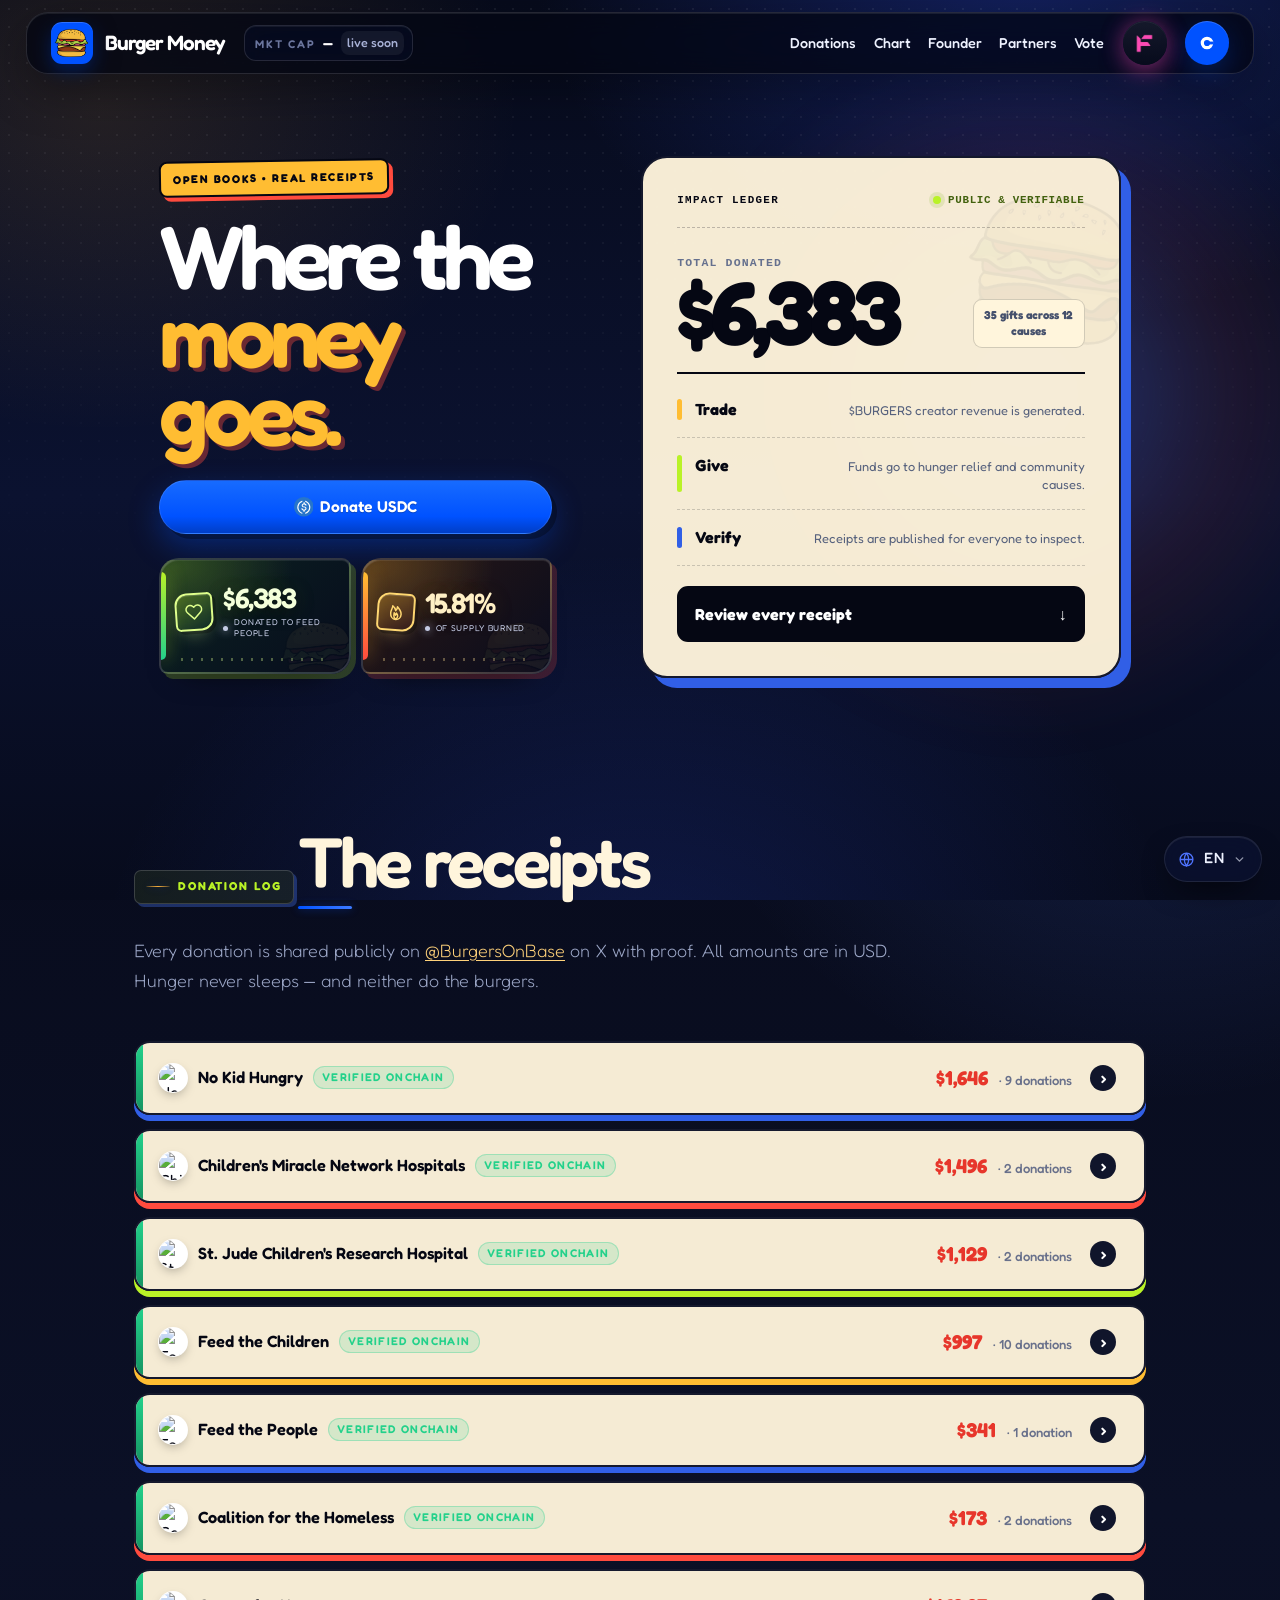
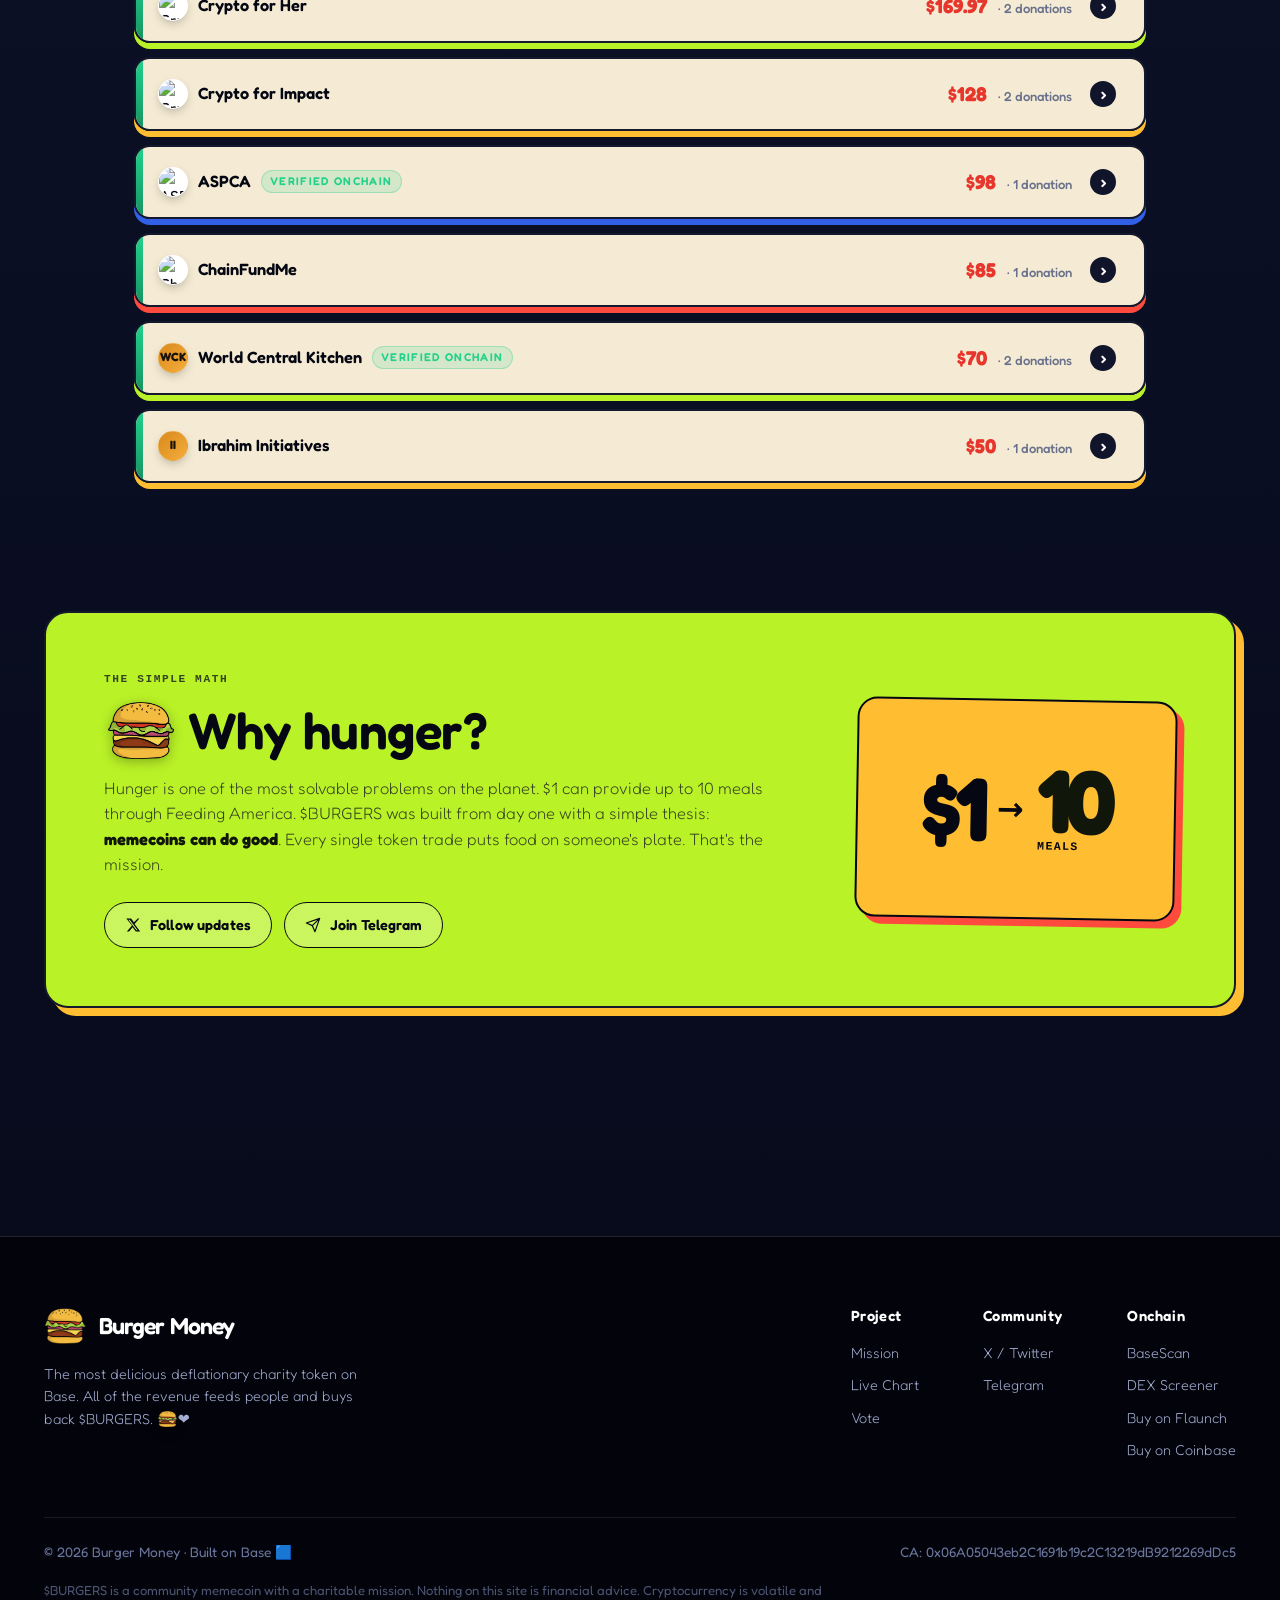
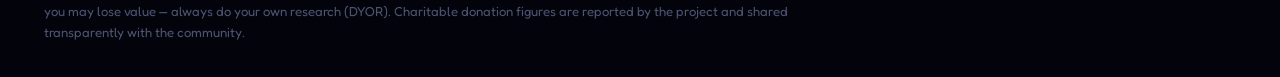
==== commit 60fdce55: "Add files via upload" ====
--- a/donations.html
+++ b/donations.html
@@ -846,7 +846,7 @@
         <div class="trust-row impact-metrics" aria-label="Burger Money impact to date">
           <div class="ti ti-donated">
             <span class="ti-icon" aria-hidden="true"><svg viewBox="0 0 24 24" width="22" height="22" fill="none" stroke="currentColor" stroke-width="2" stroke-linecap="round" stroke-linejoin="round"><path d="M20.84 4.61a5.5 5.5 0 0 0-7.78 0L12 5.67l-1.06-1.06a5.5 5.5 0 0 0-7.78 7.78l1.06 1.06L12 21.23l7.78-7.78 1.06-1.06a5.5 5.5 0 0 0 0-7.78z"/></svg></span>
-            <span class="ti-copy"><span class="n" id="heroDonated">$6,333</span><span class="l" data-i18n="trust_donated">Donated to feed people</span></span>
+            <span class="ti-copy"><span class="n" id="heroDonated">$6,383</span><span class="l" data-i18n="trust_donated">Donated to feed people</span></span>
           </div>
           <div class="ti ti-burned">
             <span class="ti-icon" aria-hidden="true"><svg viewBox="0 0 24 24" width="22" height="22" fill="none" stroke="currentColor" stroke-width="2" stroke-linecap="round" stroke-linejoin="round"><path d="M12 22c4.2 0 7-3.1 7-7.1 0-3.2-1.8-6.2-5.5-9.9.2 2.5-.7 4.1-2 5.2-.5-2.6-2.1-4.7-4.3-6.2.2 3.5-2.2 5.2-2.2 9.6C5 18.4 7.9 22 12 22Z"/><path d="M9.5 17.2c0 2 1 3.4 2.6 4.5 1.6-1.2 2.5-2.6 2.5-4.4 0-1.3-.6-2.5-1.8-3.8-.1 1.3-.7 2.1-1.3 2.7-.3-1.2-.9-2.2-1.8-3-.1 1.5-.2 2.5-.2 4Z"/></svg></span>
@@ -862,8 +862,8 @@
         </div>
         <div class="impact-ledger-total">
           <span>Total donated</span>
-          <strong>$6,333</strong>
-          <small>34 gifts across 12 causes</small>
+          <strong>$6,383</strong>
+          <small>35 gifts across 12 causes</small>
         </div>
         <ol class="impact-flow" aria-label="How Burger Money creates impact">
           <li><div><strong>Trade</strong><small>$BURGERS creator revenue is generated.</small></div></li>
@@ -1599,6 +1599,57 @@
         <details class="card don-card reveal don-card--highlight">
           <summary class="don-summary">
             <div class="don-meta">
+              <span class="don-org-logo don-org-logo--placeholder" aria-hidden="true">WCK</span>
+              <span class="don-org">World Central Kitchen</span>
+              <span class="don-badge don-badge--green" data-i18n="d_verified">Verified onchain</span>
+            </div>
+            <div class="don-amount">$70 <span class="don-cumulative" data-i18n-count="d_donations" data-n="2">· 2 donations</span></div>
+              <span class="don-chevron" aria-hidden="true">›</span>
+            </summary>
+            <div class="don-body">
+            <p class="don-desc" data-i18n="d_org_wck">A nonprofit founded by chef José Andrés that serves fresh meals on the front lines of natural disasters, conflicts, and humanitarian crises around the world.</p>
+            <ul class="don-tx-list">
+              <li class="don-tx-item">
+                <div class="don-tx-head">
+                  <span class="don-tx-amount">$50</span>
+                  <span class="don-tx-date">Sep 2, 2026</span>
+                </div>
+                <p class="don-tx-note" data-i18n-tx="tx_direct" data-tx='{"val": "50 USDC", "from": "burgersonbase.base.eth", "label": "Burger Money: Deployer", "org": "World Central Kitchen"}'>50 USDC sent onchain from <em>burgersonbase.base.eth</em> (Burger Money: Deployer) directly to World Central Kitchen.</p>
+                <div class="don-actions">
+                  <a class="don-link" href="https://x.com/BurgersOnBase/status/2094961197300719972" target="_blank" rel="noopener">
+                    <svg viewBox="0 0 24 24" width="15" height="15" fill="currentColor" aria-hidden="true"><path d="M18.244 2.25h3.308l-7.227 8.26 8.502 11.24H16.17l-4.714-6.231-5.401 6.231H2.763l7.727-8.834L2 2.25h7.13l4.261 5.628 5.853-5.628Zm-1.161 17.52h1.833L7.084 4.126H5.117z"/></svg>
+                    View tweet →
+                  </a>
+                  <a class="don-link" href="https://basescan.org/tx/0xd8f4897e9ac728b84016fd31708bf2561cc00e448eea1b3794e1c74690834849" target="_blank" rel="noopener" style="color:var(--text-dim)">
+                    <svg viewBox="0 0 24 24" width="15" height="15" fill="none" stroke="currentColor" stroke-width="2" stroke-linecap="round" stroke-linejoin="round" aria-hidden="true"><circle cx="11" cy="11" r="8"/><path d="m21 21-4.35-4.35"/></svg>
+                    View on BaseScan →
+                  </a>
+                </div>
+              </li>
+              <li class="don-tx-item">
+                <div class="don-tx-head">
+                  <span class="don-tx-amount">$20</span>
+                  <span class="don-tx-date">Aug 31, 2026</span>
+                </div>
+                <p class="don-tx-note" data-i18n-tx="tx_direct" data-tx='{"val": "20 USDC", "from": "burgersonbase.base.eth", "label": "Burger Money: Deployer", "org": "World Central Kitchen"}'>20 USDC sent onchain from <em>burgersonbase.base.eth</em> (Burger Money: Deployer) directly to World Central Kitchen.</p>
+                <div class="don-actions">
+                  <a class="don-link" href="https://x.com/BurgersOnBase/status/2094556896023990662" target="_blank" rel="noopener">
+                    <svg viewBox="0 0 24 24" width="15" height="15" fill="currentColor" aria-hidden="true"><path d="M18.244 2.25h3.308l-7.227 8.26 8.502 11.24H16.17l-4.714-6.231-5.401 6.231H2.763l7.727-8.834L2 2.25h7.13l4.261 5.628 5.853-5.628Zm-1.161 17.52h1.833L7.084 4.126H5.117z"/></svg>
+                    View tweet →
+                  </a>
+                  <a class="don-link" href="https://basescan.org/tx/0x05caacf2becdf0b4d4e96272c8dd0129b9b39ebc0c15020071e010824488dce2" target="_blank" rel="noopener" style="color:var(--text-dim)">
+                    <svg viewBox="0 0 24 24" width="15" height="15" fill="none" stroke="currentColor" stroke-width="2" stroke-linecap="round" stroke-linejoin="round" aria-hidden="true"><circle cx="11" cy="11" r="8"/><path d="m21 21-4.35-4.35"/></svg>
+                    View on BaseScan →
+                  </a>
+                </div>
+              </li>
+            </ul>
+            </div>
+          </details>
+
+        <details class="card don-card reveal don-card--highlight">
+          <summary class="don-summary">
+            <div class="don-meta">
               <span class="don-org-logo don-org-logo--placeholder" aria-hidden="true">II</span>
               <span class="don-org">Ibrahim Initiatives</span>
             </div>
@@ -1620,40 +1671,6 @@
                     View tweet →
                   </a>
                   <a class="don-link" href="https://basescan.org/tx/0xff091e5c26510f2b189f9aeb5aaafcb00a3100a7c23fb654ca47ea90fa0791d5" target="_blank" rel="noopener" style="color:var(--text-dim)">
-                    <svg viewBox="0 0 24 24" width="15" height="15" fill="none" stroke="currentColor" stroke-width="2" stroke-linecap="round" stroke-linejoin="round" aria-hidden="true"><circle cx="11" cy="11" r="8"/><path d="m21 21-4.35-4.35"/></svg>
-                    View on BaseScan →
-                  </a>
-                </div>
-              </li>
-            </ul>
-            </div>
-          </details>
-
-        <details class="card don-card reveal don-card--highlight">
-          <summary class="don-summary">
-            <div class="don-meta">
-              <span class="don-org-logo don-org-logo--placeholder" aria-hidden="true">WCK</span>
-              <span class="don-org">World Central Kitchen</span>
-              <span class="don-badge don-badge--green" data-i18n="d_verified">Verified onchain</span>
-            </div>
-            <div class="don-amount">$20 <span class="don-cumulative" data-i18n-count="d_donations" data-n="1">· 1 donation</span></div>
-              <span class="don-chevron" aria-hidden="true">›</span>
-            </summary>
-            <div class="don-body">
-            <p class="don-desc" data-i18n="d_org_wck">A nonprofit founded by chef José Andrés that serves fresh meals on the front lines of natural disasters, conflicts, and humanitarian crises around the world.</p>
-            <ul class="don-tx-list">
-              <li class="don-tx-item">
-                <div class="don-tx-head">
-                  <span class="don-tx-amount">$20</span>
-                  <span class="don-tx-date">Aug 31, 2026</span>
-                </div>
-                <p class="don-tx-note" data-i18n-tx="tx_direct" data-tx='{"val": "20 USDC", "from": "burgersonbase.base.eth", "label": "Burger Money: Deployer", "org": "World Central Kitchen"}'>20 USDC sent onchain from <em>burgersonbase.base.eth</em> (Burger Money: Deployer) directly to World Central Kitchen.</p>
-                <div class="don-actions">
-                  <a class="don-link" href="https://x.com/BurgersOnBase/status/2094556896023990662" target="_blank" rel="noopener">
-                    <svg viewBox="0 0 24 24" width="15" height="15" fill="currentColor" aria-hidden="true"><path d="M18.244 2.25h3.308l-7.227 8.26 8.502 11.24H16.17l-4.714-6.231-5.401 6.231H2.763l7.727-8.834L2 2.25h7.13l4.261 5.628 5.853-5.628Zm-1.161 17.52h1.833L7.084 4.126H5.117z"/></svg>
-                    View tweet →
-                  </a>
-                  <a class="don-link" href="https://basescan.org/tx/0x05caacf2becdf0b4d4e96272c8dd0129b9b39ebc0c15020071e010824488dce2" target="_blank" rel="noopener" style="color:var(--text-dim)">
                     <svg viewBox="0 0 24 24" width="15" height="15" fill="none" stroke="currentColor" stroke-width="2" stroke-linecap="round" stroke-linejoin="round" aria-hidden="true"><circle cx="11" cy="11" r="8"/><path d="m21 21-4.35-4.35"/></svg>
                     View on BaseScan →
                   </a>
